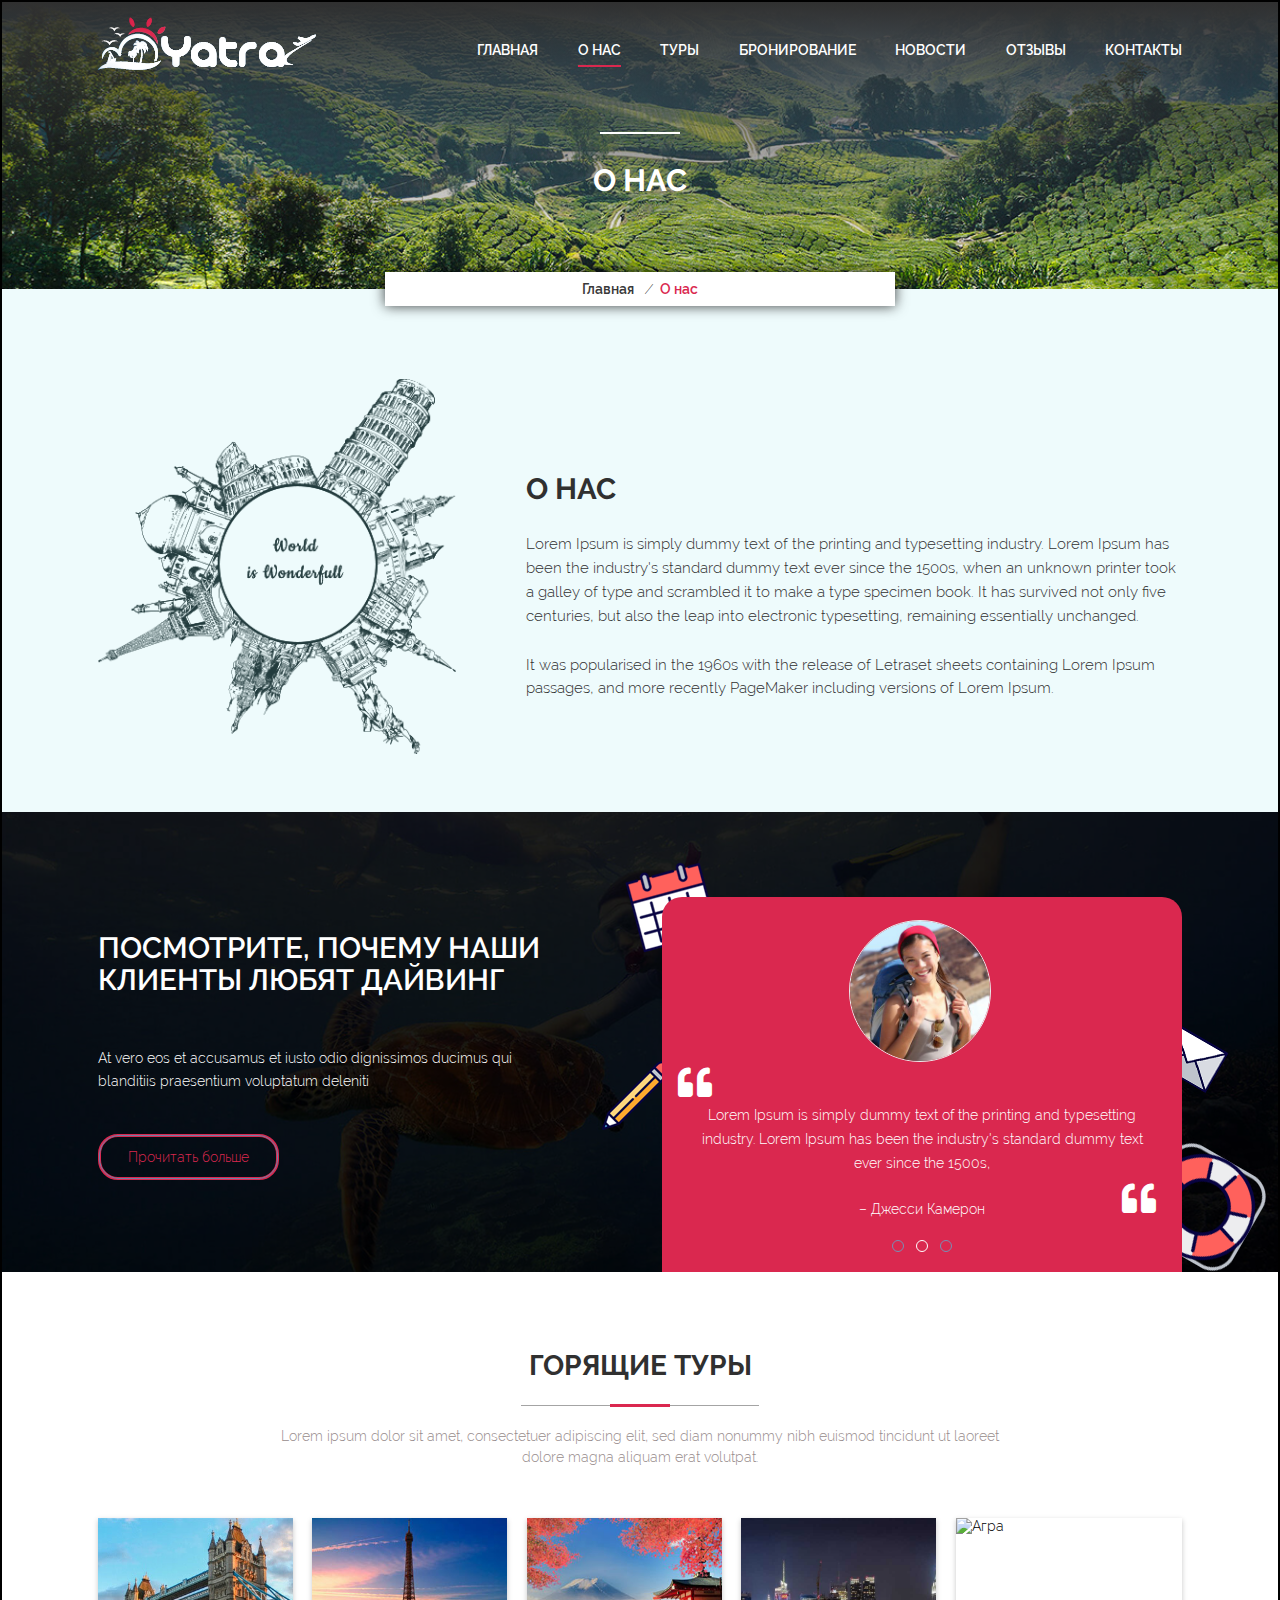
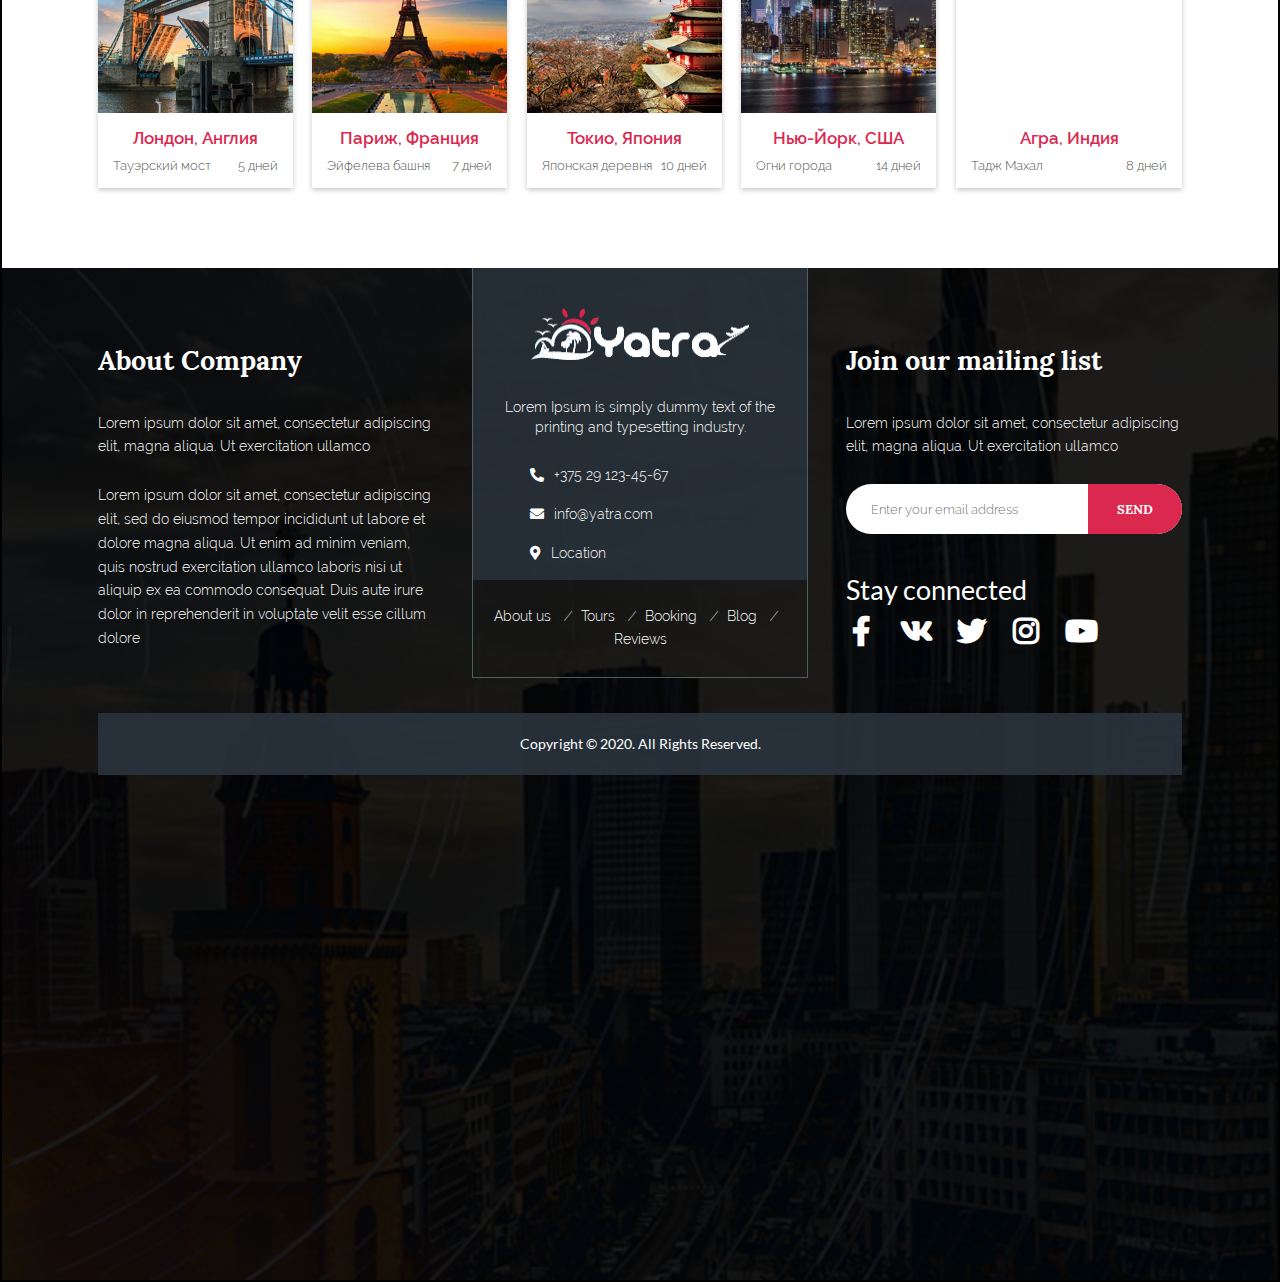
==== about.html @ a07b82e9 "Add files via upload" ====
<!DOCTYPE html>
<html lang="ru">
  <head>
    <title>О Yatra</title>

    <meta charset="UTF-8">

    <meta name="description" content="Travel with Yatra">
    <meta name="viewport" content="width=device-width,initial-scale-1">
    <meta name="format-detection" content="telephone=no">
    <meta name="format-detection" content="address=no">
    
    <link rel="preload" href="fonts/Raleway/Raleway-Regular.woff2" as="font">
    <link rel="preload" href="fonts/Raleway/Raleway-Italic.woff2" as="font">
    <link rel="preload" href="fonts/Raleway/Raleway-Bold.woff2" as="font">
    <link rel="preload" href="fonts/Raleway/Raleway-BoldItalic.woff2" as="font">
    <link rel="stylesheet" href="css/style.min.css" type="text/css">
    <link rel="stylesheet" href="fonts/FontAwesome/css/all.min.css" type="text/css">
  </head>
  <body class="page-inside">
    <header class="header inside__header about__header">
      <div class="header__wrapper section__wrapper">
        <nav class="main-nav">
          <div class="main__logo">
            <a class="main__link" href="index.html" title="Лого">
              <img src="img/logo-yatra.png" alt="Лого" width="218" height="53">
            </a>
          </div>

          <ul class="main-nav__list">
            <li class="main-nav__item">
              <a class="main-nav__link" href="index.html" title="Главная">Главная</a>
            </li>
            <li class="main-nav__item current">
              <a class="main-nav__link" href="about.html" title="О нас">О нас</a>
            </li>
            <li class="main-nav__item">
              <a class="main-nav__link" href="tours.html" title="Туры">Туры</a>
            </li>
            <li class="main-nav__item">
              <a class="main-nav__link" href="booking.html" title="Бронирование">Бронирование</a>
            </li>
            <li class="main-nav__item">
              <a class="main-nav__link" href="news.html" title="Новости">Новости</a>
            </li>
            <li class="main-nav__item">
              <a class="main-nav__link" href="reviews.html" title="Отзывы">Отзывы</a>
            </li>
            <li class="main-nav__item">
              <a class="main-nav__link" href="contacts.html" title="Контакты">Контакты</a>
            </li>
          </ul>

          <button class="menu-open open">Открыть</button>
          <button class="menu-close close">Закрыть</button>
        </nav>

        <div class="crumbs__wrapper">
          <ul class="crumbs__list">
            <li class="crumbs__item">
              <a class="crumbs__link" href="index.html">Главная</a>
            </li>
            <li class="crumbs__item">
              <a class="crumbs__link current" href="about.html">О нас</a>
            </li>
          </ul>
        </div>
  
        <h1 class="header-inside__title">О нас</h1>
      </div>
      
    </header>

    <main class="container">

      <section class="info__about">
        <div class="info__wrapper section__wrapper">
          <div class="info__image">
            <img src="img/about-world.png" alt="world" width="374" height="392" title="Мир чудесен">
          </div>

          <div class="info__text--wrapper">
            <h3 class="info__text--title section__title">О нас</h3>
            <p class="info__text">Lorem Ipsum is simply dummy text of the printing and typesetting industry. Lorem Ipsum has been the industry's standard dummy text ever since the 1500s, when an unknown printer took a galley of type and scrambled it to make a type specimen book. It has survived not only five centuries, but also the leap into electronic typesetting, remaining essentially unchanged.</p>
            <p class="info__text">It was popularised in the 1960s with the release of Letraset sheets containing Lorem Ipsum passages, and more recently  PageMaker including versions of Lorem Ipsum.</p>
          </div>
        </div>
      </section>

      <section class="about-tour">
        <div class="about-tour__wrapper section__wrapper">
          <div class="about-tour__promo">
            <h2 class="promo-tour__title">Посмотрите, почему наши клиенты любят дайвинг</h2>
            <p class="about-tour__text">At vero eos et accusamus et iusto odio dignissimos ducimus qui blanditiis praesentium voluptatum deleniti</p>
            <p class="about-tour__button"><a class="about-tour__link" href="#" title="Прочитать больше">Прочитать больше</a></p>
          </div>

          <div class="about-tour__review">
            <ul class="about-tour__review--list">
              <li class="about-tour__review--item">
                <input type="radio" id="promo-review1" class="review-item__input" value="diving-user1" name="promo">
                <label for="promo-review1" class="review-item__label"></label>
                <div class="review-item__user">
                  <p class="review-item__user--image">
                    <img src="img/about-diving-userJJ.jpg" alt="Клиент" width="142" height="142" title="Джордани">
                  </p>

                  <div class="review-item__user--text">
                    <p class="review-item__user--quote">Lorem Ipsum is simply dummy text of the printing and typesetting industry. Lorem Ipsum has been the industry's standard dummy text ever since the 1500s, 
                    </p>
                    <p class="review-item__user--name">&ndash; Джованни Йованович</p>
                  </div>
                </div>
              </li>

              <li class="about-tour__review--item">
                <input checked="" type="radio" id="promo-review2" class="review-item__input" value="diving-user2" name="promo">
                <label for="promo-review2" class="review-item__label"></label>
                <div class="review-item__user">
                  <p class="review-item__user--image">
                    <img src="img/about-diving-userJC.jpg" alt="Клиент" width="142" height="142" title="Джордани">
                  </p>

                  <div class="review-item__user--text">
                    <p class="review-item__user--quote">Lorem Ipsum is simply dummy text of the printing and typesetting industry. Lorem Ipsum has been the industry's standard dummy text ever since the 1500s, 
                    </p>
                    <p class="review-item__user--name">&ndash; Джесси Камерон</p>
                  </div>
                </div>
              </li>

              <li class="about-tour__review--item">
                <input type="radio" id="promo-review3" class="review-item__input" value="diving-user3" name="promo">
                <label for="promo-review3" class="review-item__label"></label>
                <div class="review-item__user">
                  <p class="review-item__user--image">
                    <img src="img/about-diving-userJJ.jpg" alt="Клиент" width="142" height="142" title="Джордани">
                  </p>

                  <div class="review-item__user--text">
                    <p class="review-item__user--quote">Lorem Ipsum is simply dummy text of the printing and typesetting industry. Lorem Ipsum has been the industry's standard dummy text ever since the 1500s, 
                    </p>
                    <p class="review-item__user--name">&ndash; Василий Вакуленко</p>
                  </div>
                </div>
              </li>
            </ul>

          </div>
        </div>
      </section>

      <section class="hot">
        <div class="hot__wrapper section__wrapper">
          <div class="hot__title--wrapper">
            <h2 class="hot__title section__title">Горящие туры</h2>
            <p class="line"><span class="line-inside"></span></p>
            <p class="hot__text section__text">Lorem ipsum dolor sit amet, consectetuer adipiscing elit, sed diam nonummy nibh euismod tincidunt ut laoreet dolore magna aliquam erat volutpat.</p>
          </div>

          <div class="hot__list--wrapper">
            <ul class="hot__list">
              <li class="hot__item">
                <a href="#" class="hot__link">
                  <span class="hot__image--wrapper">
                    <img class="hot__image" src="img/tour-london-bridge1.jpg" alt="Лондон" width="246" height="212" title="Лондон">
                  </span>
                  <span class="hot__image--text">
                    <span class="hot__image--title">Лондон, Англия</span>
                    <span class="hot__image--name">Тауэрский мост</span>
                    <span class="hot__image--days">5 дней</span>
                  </span>
                </a>
              </li>

              <li class="hot__item">
                <a href="#" class="hot__link">
                  <span class="hot__image--wrapper">
                    <img class="hot__image" src="img/tour-paris1.jpg" alt="Париж" width="285" height="214" title="Париж">
                  </span>
                  <span class="hot__image--text">
                    <span class="hot__image--title">Париж, Франция</span>
                    <span class="hot__image--name">Эйфелева башня</span>
                    <span class="hot__image--days">7 дней</span>
                  </span>
                </a>
              </li>
              
              <li class="hot__item">
                <a href="#" class="hot__link">
                  <span class="hot__image--wrapper">
                    <img class="hot__image" src="img/tour-tokio.jpg" alt="Токио" width="360" height="270" title="Токио">
                  </span>
                  <span class="hot__image--text">
                    <span class="hot__image--title">Токио, Япония</span>
                    <span class="hot__image--name">Японская деревня</span>
                    <span class="hot__image--days">10 дней</span>
                  </span>
                </a>
              </li>
              
              <li class="hot__item">
                <a href="#" class="hot__link">
                  <span class="hot__image--wrapper">
                    <img class="hot__image" src="img/tour-NYC-big.jpg" alt="Нью-Йорк" width="246" height="212" title="Нью-Йорк">
                  </span>
                  <span class="hot__image--text">
                    <span class="hot__image--title">Нью-Йорк, США</span>
                    <span class="hot__image--name">Огни города</span>
                    <span class="hot__image--days">14 дней</span>
                  </span>
                </a>
              </li>
              
              <li class="hot__item">
                <a href="#" class="hot__link">
                  <span class="hot__image--wrapper">
                    <img class="hot__image" src="img/tour-agraba-big.jpg" alt="Агра" width="246" height="212" title="Агра">
                  </span>
                  <span class="hot__image--text">
                    <span class="hot__image--title">Агра, Индия</span>
                    <span class="hot__image--name">Тадж Махал</span>
                    <span class="hot__image--days">8 дней</span>
                  </span>
                </a>
              </li>
            </ul>
          </div>
        </div>
      </section>

      
    </main>
    
    <footer class="footer">
      <div class="footer__wrapper section__wrapper">

        <div class="footer__about footer__item">
          <h3 class="footer__about--title footer__title lora-font">About Company</h3>

          <p class="footer__about--text">Lorem ipsum dolor sit amet, consectetur adipiscing elit, magna aliqua. Ut exercitation ullamco</p>
          <p class="footer__about--text">Lorem ipsum dolor sit amet, consectetur adipiscing elit, sed do eiusmod tempor incididunt ut labore et dolore magna aliqua. Ut enim ad minim veniam, quis nostrud exercitation ullamco laboris nisi ut aliquip ex ea commodo consequat. Duis aute irure dolor in reprehenderit in voluptate velit esse cillum dolore </p>
        </div>

        <div class="footer__contacts footer__item">
          <div class="footer__contacts--wrapper">
            <div class="footer__contacts--data">
              <p class="footer__contacts--logo">
                <a class="footer__contacts--link" href="index.html" title="Лого">
                  <img src="img/logo-yatra.png" alt="Лого" width="218" height="53">
                </a>
              </p>

              <p class="footer__contacts--text">Lorem Ipsum is simply dummy text of the printing and typesetting industry.</p>

              <ul class="footer__contacts--list">
                <li class="footer__contacts--item phone">+375 29 123-45-67</li>
                <li class="footer__contacts--item mail"><a href="mailto:info@yatra.com">info@yatra.com</a></li>
                <li class="footer__contacts--item map">Location</li>
              </ul>
            </div>

            <ul class="footer__serv--list">
              <li class="footer__serv--item">
                <a class="footer__serv--link" href="about.html" title="About us">About us</a>
              </li>
              <li class="footer__serv--item">
                <a class="footer__serv--link" href="tours.html" title="Tours">Tours</a>
              </li>
              <li class="footer__serv--item">
                <a class="footer__serv--link" href="booking.html" title="Booking">Booking</a>
              </li>
              <li class="footer__serv--item">
                <a class="footer__serv--link" href="blog.html" title="Blog">Blog</a>
              </li>
              <li class="footer__serv--item">
                <a class="footer__serv--link" href="reviews.html" title="Reviews">Reviews</a>
              </li>
            </ul>
          </div>
        </div>
  
        <div class="footer__about footer__email footer__item">
          <h3 class="footer__about--title footer__title lora-font">Join our mailing list</h3>
          <p class="footer__about--text">Lorem ipsum dolor sit amet, consectetur adipiscing elit, magna aliqua. Ut exercitation ullamco</p>

          <form class="footer__about--email" action="join-mail.php">
            <div class="form__about--wrapper">
              <input id="email" class="email__addres" type="text" name="email" placeholder="Enter your email address">
              <input class="email__button lora-font" type="submit" value="Send"> 
            </div>
          </form>

          <div class="footer__about--social social__list--wrapper">
            <h4 class="social__list--title lato-font">Stay connected</h4>
            <ul class="social__list">
              <li class="social__item">
                <a class="social__item--link facebook" href="https://facebook.com" target="_blank" rel="noopener" title="facebook"></a>
              </li>              
              <li class="social__item">
                <a class="social__item--link vkontakte" href="https://vk.com" target="_blank" rel="noopener" title="vkontakte"></a>
              </li>
              <li class="social__item">
                <a class="social__item--link twitter" href="https://twitter.com" target="_blank" rel="noopener" title="twitter"></a>
              </li>
              <li class="social__item">
                <a class="social__item--link instagram" href="https://instagram.com" target="_blank" rel="noopener" title="instagram"></a>
              </li>
              <li class="social__item">
                <a class="social__item--link youtube" href="https://youtube.com" target="_blank" rel="noopener" title="youtube"></a>
              </li>
            </ul>
          </div>
        </div>

        <p class="footer__copyright lato-font">Copyright © 2020. All Rights Reserved.</p>

        <iframe class="footer__location" src="https://www.google.com/maps/embed?pb=!1m18!1m12!1m3!1d4700.475081906465!2d27.520918559561448!3d53.909754700863445!2m3!1f0!2f0!3f0!3m2!1i1024!2i768!4f13.1!3m3!1m2!1s0x46dbc55f35bf3dad%3A0xaabda25bdeeb761f!2z0YPQuy4g0KHQutGA0YvQs9Cw0L3QvtCy0LAgMTQsINCc0LjQvdGB0Lo!5e0!3m2!1sru!2sby!4v1583080882488!5m2!1sru!2sby" width="600" height="450" frameborder="0" style="border:0;" allowfullscreen=""></iframe>
      
      </div>
    </footer>
  </body>
</html>
---- css/style.min.css ----
@-webkit-keyframes menu{0%{height:0}to{height:271px;display:flex}}@keyframes menu{0%{height:0}to{height:271px;display:flex}}@media (min-width:1200px),(max-width:1400px){.info__about{background:url(../img/about-bg-blue.png) left top,#eefbfc}.info__wrapper{display:flex;justify-content:space-between;flex-flow:row nowrap;padding:90px 0 55px}.info__image{margin-right:70px;width:33%}.info__text--wrapper{flex-basis:280px;flex-grow:1;padding-top:95px;color:#303030}.info__text--wrapper .info__text--title{margin-bottom:30px;font-size:2.1rem;line-height:2.1rem;text-align:left;color:#303030}.info__text{margin-bottom:25px;font-size:1.1rem;line-height:1.7rem}.info__text:last-child{margin:0}}@media (max-width:1199px){.info__wrapper{padding:50px 0}.info__image{margin-right:25px;width:30%}.info__text--wrapper{padding-top:20px}.info__text,.info__text--wrapper .info__text--title{margin-bottom:15px;font-size:1.9rem;line-height:1.9rem}.info__text{font-size:1rem;line-height:1.5rem}}@media (max-width:767px){.info__wrapper{position:relative;padding:40px 0 20px;background:url(../img/about-world-op.png) center 30px no-repeat;background-size:auto calc(100% - 30px)}.info__image{display:none}.info__text--wrapper{padding-top:0}.info__text--wrapper .info__text--title{text-align:center}.info__text{margin-bottom:10px}}@media (min-width:1200px),(max-width:1400px){.hot{padding:80px 0;background-color:#fff}.hot__title{color:#da284f}.hot__list{display:flex;flex-flow:row nowrap;justify-content:space-between}.hot__item{flex-basis:195px;box-shadow:0 2px 5px 0 rgba(37,37,37,.25)}.hot__item:last-child{margin-right:0}.hot__link{display:block;width:100%;height:100%}.hot__link:hover{opacity:1}.hot__link:hover .hot__image{transform:scale(1.3)}.hot__link:active{opacity:.3}.hot__image--wrapper{width:100%;height:195px;display:flex;justify-content:center;overflow:hidden}.hot__image--wrapper .hot__image{display:inline-block;width:150%}.hot__image--text{display:flex;flex-wrap:wrap;justify-content:space-between;padding:15px}.hot__image--text:hover{opacity:.6}.hot__image--title{flex-basis:100%;margin-bottom:10px;font-size:1.2rem;font-weight:600;text-align:center;color:#da284f}.hot__image--days,.hot__image--name{font-size:.9rem;color:#555}}@media (max-width:1199px){.hot{padding:50px 0 30px}.hot__list{flex-wrap:wrap;justify-content:center}.hot__item{margin:0 10px 20px}}@media (max-width:767px){.hot{padding:20px 0 0}.hot__item{flex-basis:120px}.hot__image--wrapper{height:120px;border-radius:50%}.hot__image--text{padding:10px;flex-direction:column;justify-content:flex-start;align-items:center;text-align:center}.hot__image--title{min-height:2.4rem;font-size:1rem;line-height:1.2rem}.hot__image--days,.hot__image--name{font-size:.8rem}.hot__image--name{margin-bottom:5px}}@media (min-width:1200px),(max-width:1400px){.about-tour{position:relative;padding:85px 0 0;background-color:#000;background-size:cover}.about-tour::before{content:'';position:absolute;top:0;left:0;width:100%;height:100%;background:url(../img/about-diving1400.jpg) center top no-repeat;background-size:cover;z-index:10;opacity:.25}.about-tour__wrapper{position:relative;z-index:20;display:flex;flex-flow:row nowrap;justify-content:space-between}.about-tour__promo{padding:35px 0 70px;flex-basis:42%;color:#fff}.promo-tour__title{margin-bottom:50px;font-size:2.1rem;line-height:2.3rem;font-weight:600;text-transform:uppercase}.about-tour__text{margin-bottom:40px;line-height:1.7rem}.about-tour__button{width:175px}.about-tour__link{position:relative;display:flex;justify-content:center;align-items:center;width:175px;height:40px;color:#da284f;border:3px solid #da284f;border-radius:20px}.about-tour__link::before{content:'';position:absolute;left:-2px;top:-2px;width:calc(100% + 2px);height:calc(100% + 2px);border:1px solid #6d80a7;border-radius:20px}.about-tour__link:active{border-color:#fff;color:#fff;opacity:1}.about-tour__link:active::before{border-color:#da284f}.about-tour__review{position:relative;padding-bottom:20px;flex-basis:48%;color:#fff;border-top-left-radius:20px;border-top-right-radius:20px;background-color:#da284f}.about-tour__review::after,.about-tour__review::before{content:'';position:absolute;display:inline-block;z-index:-10}.about-tour__review::before{left:-60px;top:-35px;width:116px;height:268px;background:url(../img/about-diving-pic1.png) left top no-repeat;background-size:116px 268px}.about-tour__review::after{right:-85px;bottom:0;width:130px;height:250px;background:url(../img/about-diving-pic2.png) left top no-repeat;background-size:130px 250px}.review-item__user{display:none;padding-top:25px}.review-item__user--image{position:relative;left:-2px;top:-2px;margin:0 auto 40px;width:140px;height:140px;border:1px solid #ebebeb;border-radius:50%;overflow:hidden}.review-item__user--image img{width:145px;height:145px}.review-item__user--text{position:relative;text-align:center}.review-item__user--text::after,.review-item__user--text::before{position:absolute;display:block;font-family:'FontAwesome','FontAwesome 5 Free','FontAwesome 5 Free';font-size:34px;font-weight:900}.review-item__user--text::before{content:'\f10d';left:-10px;top:-40px}.review-item__user--text::after{content:'\f10d';right:0;bottom:0}.review-item__user--quote{margin-bottom:25px;line-height:1.7rem}.about-tour__review--list{display:flex;justify-content:space-between;margin:0 auto 35px;width:90%}.about-tour__review--list input{display:none}.review-item__label{position:absolute;bottom:20px;display:block;width:12px;height:12px;border:1px solid #788fb5;border-radius:50%;cursor:pointer}.review-item__label[for=promo-review1]{left:calc(50% - 30px)}.review-item__label[for=promo-review2]{left:calc(50% - 6px)}.review-item__label[for=promo-review3]{left:calc(50% + 18px)}.review-item__input:checked+.review-item__label{border-color:#fff}.review-item__input:checked+.review-item__label+.review-item__user{display:block}}@media (max-width:1199px){.about-tour{padding-top:50px}.about-tour__promo{padding:0;flex-basis:45%}.promo-tour__title{margin-bottom:30px;font-size:1.7rem;line-height:2rem}.about-tour__text{margin-bottom:20px;line-height:1.5rem}.about-tour__review{flex-basis:50%}.about-tour__review:after{right:-10%}.review-item__user--image{margin-bottom:20px}.review-item__user--text::after,.review-item__user--text::before{font-size:30px}.review-item__user--text::before{left:0;top:-35px}}@media (max-width:767px){.about-tour{padding-top:20px}.about-tour__wrapper{flex-wrap:wrap}.about-tour__promo,.about-tour__review{flex-basis:100%}.about-tour__review::after,.about-tour__review::before{display:none}.about-tour__promo{padding:0 0 25px;text-align:center}.promo-tour__title{margin-bottom:25px;font-size:1.5rem;line-height:1.8rem}.about-tour__button{margin:0 auto}}@media (min-width:1200px),(max-width:1400px){.join{background:url(../img/booking-bg-email.jpg) center top no-repeat,green;background-size:cover}.join__wrapper{padding:135px 0 145px}.join__wrapper .join__title{color:#fff}.join__wrapper .join__line{margin-bottom:40px;background-color:#fff}.join__form--wrapper{text-align:center}.join__button,.join__input{display:inline-block;height:50px;line-height:1.2rem;border:0}.join__input{padding:0 0 0 20px;width:450px;font-size:1rem;border-top-left-radius:3px;border-bottom-left-radius:3px;background:url(../img/mail-full.png) 97% center no-repeat,#fff}.join__input:active,.join__input:focus{background-image:none}.join__input::-webkit-input-placeholder{color:#727272}.join__input::-moz-placeholder{color:#727272}.join__input:-ms-input-placeholder,.join__input::-ms-input-placeholder{color:#727272}.join__input::placeholder{color:#727272}.join__button{margin-left:-5px;width:130px;font-size:1.2rem;font-weight:600;text-transform:uppercase;color:#fff;border-top-right-radius:3px;border-bottom-right-radius:3px;background-color:#da284f;cursor:pointer}.join__button:hover{background-color:#da4465}.join__button:active{background-color:#b32645}}@media (max-width:1199px){.join__wrapper{padding:50px 0}.join__input{width:350px}}@media (max-width:767px){.join__wrapper{padding:20px 0}.join__input{padding-left:10px;width:70%;font-size:.95rem;background-image:none}.join__button{width:25%;font-size:.9rem}}@media (min-width:1200px),(max-width:1400px){.partners{background-color:#fff}.partners__wrapper{padding:90px 0 70px}.partners__list{display:flex;flex-wrap:wrap}.partners__item{display:flex;justify-content:center;align-items:center;margin-right:2.5%;margin-bottom:20px;padding:20px;flex-basis:18%;min-height:80px;box-sizing:border-box;background-color:#f9f9f9}.partners__item:nth-child(5n){margin-right:0}.partners__image{max-width:100%;max-height:60px}.partners__link{display:block;width:100%}.partners__link:hover{opacity:1;transform:scale(1.2)}.partners__link:active{opacity:.6;transform:scale(.8)}}@media (max-width:1199px){.partners__wrapper{padding:50px 0}.partners__item{flex-basis:23.5%;margin-right:2%}.partners__item:nth-child(5n){flex-basis:23.5%;margin-right:2%}.partners__item:nth-child(4n){margin-right:0}}@media (max-width:767px){.partners__wrapper{padding:20px 0}.partners__item{flex-basis:32%}.partners__item:nth-child(4n),.partners__item:nth-child(5n){flex-basis:32%;margin-right:2%}.partners__item:nth-child(3n){margin-right:0}}body{margin:0 auto;color:#000;border-width:2px;border-style:solid;background-color:#add8e6}::-moz-selection{background-color:#da4465;color:#fff}::selection{background-color:#da4465;color:#fff}h1,h2,h3,h4,h5,h6,p,ul{margin:0;padding:0}ul{list-style:none}a{text-decoration:none;color:inherit}img{width:100%;height:auto;border-style:none}button,input,label,textarea{outline:0;box-sizing:border-box}textarea{resize:none}a:hover{opacity:.6}a:active{opacity:.3}.visuallyhidden{position:absolute;width:1px;height:1px;margin:-1px;border:0;padding:0;white-space:nowrap;-webkit-clip-path:inset(100%);clip-path:inset(100%);clip:rect(0 0 0 0);overflow:hidden}.button{width:100%;text-transform:uppercase;color:#fff;border:0;background-color:#da284f;cursor:pointer;outline:0}.button:hover{background-color:#da4465}.button:active{background-color:#b32645;color:rgba(255,255,255,.6)}.form-none{width:100%;height:100px}.hidden{display:none}@media (min-width:1200px),(max-width:1400px){body{max-width:1400px;border-color:#000}.section__wrapper{margin:0 auto;width:85%}}@media (max-width:1199px){body{max-width:1199px;border-color:#00f}.section__wrapper{width:90%}}@media (max-width:767px){body{min-width:320px;max-width:767px;border:2px solid #ff0}.section__wrapper{width:95%}}@media (min-width:1200px),(max-width:1400px){.contact-form{background:url(../img/contacts-bg-section.jpg) center top no-repeat,#b1b5aa;background-size:cover}.contact-form__wrapper{padding:80px 0 70px}.contact-form__title--wrapper,.contact__user-form--wrapper{width:48%}.contact-form__title--wrapper{margin-bottom:35px}.contact-form__title{margin-bottom:30px;font-size:2.1rem;font-weight:600;text-transform:uppercase;color:#fff}.contact-form__title--text{line-height:1.5rem;color:#f2e2e2}.contact__user-form--list{display:flex;flex-direction:column}.contact__user-form--item{margin-bottom:15px}.contact__user-form--item:nth-last-child(2){margin-bottom:35px}.contact__user-form--item:last-child{margin-bottom:0}.contact__user-form--item input[type=text],.contact__user-form--item textarea{padding:16px 20px 14px;width:100%;border:1px solid #da284f}.contact__user-form--item textarea{background-color:transparent}.contact__user-form--item input[type=text]::-webkit-input-placeholder,.contact__user-form--item textarea::-webkit-input-placeholder{color:#fff}.contact__user-form--item input[type=text]::-moz-placeholder,.contact__user-form--item textarea::-moz-placeholder{color:#fff}.contact__user-form--item input[type=text]:-ms-input-placeholder,.contact__user-form--item input[type=text]::-ms-input-placeholder,.contact__user-form--item textarea:-ms-input-placeholder,.contact__user-form--item textarea::-ms-input-placeholder{color:#fff}.contact__user-form--item input[type=text]::placeholder,.contact__user-form--item textarea::placeholder{color:#fff}.contact__user-form--item input[type=text]{color:#fff;background-color:transparent}.contact__user-form--item .contact-text{height:100px}.contact__user-form--item input[type=submit]{width:190px;height:45px;background-color:#da284f;color:#fff;text-transform:uppercase;border:0;border-radius:3px;cursor:pointer}.contact__user-form--item input[type=submit]:hover{opacity:.6}.contact__user-form--item input[type=submit]:active{font-weight:700;color:#da284f;background-color:#fff;opacity:1}}@media (max-width:1199px){.contact-form__wrapper{padding:50px 0}.contact-form__title--wrapper{margin-bottom:30px}.contact-form__title{margin-bottom:15px;font-size:1.8rem}.contact__user-form--item :nth-last-child(2){margin-bottom:25px}}@media (max-width:767px){.contact-form__wrapper{padding:30px 0}.contact-form__title--wrapper,.contact__user-form--wrapper{margin-left:auto;margin-right:auto;width:80%}.contact__user-form--item:nth-last-child(2){margin-bottom:20px}.contact__user-form--item input[type=text],.contact__user-form--item textarea{padding:15px 10px}}@media (min-width:1200px),(max-width:1400px){.contacts{background-color:#fff}.contacts__wrapper{padding:90px 0 80px}.contacts__list{display:flex;justify-content:space-between}.contacts__item{flex-basis:32%;margin-right:2%;padding:5px;border:1px solid #c5bcbc;box-sizing:border-box}.contacts__item:last-child{margin-right:0}.contacts__item--wrapper{border:1px dashed #c5bcc5;height:100%}.contacts__logo{margin:-10px auto 25px;width:115px;height:62px;font-size:24px;text-align:center;line-height:62px;color:#fff;border-bottom-left-radius:20px;border-bottom-right-radius:20px;background-color:#da284f}.contacts__title,.contacts__value{margin-bottom:25px;text-transform:uppercase;text-align:center}.contacts__title{font-size:1.4rem;font-weight:600;color:#da284f}.contacts__value{line-height:1.5rem;color:#737373}}@media (max-width:1199px){.contacts__wrapper{padding:50px 0}.contacts__value{padding:0 20px}.contacts__logo,.contacts__title,.contacts__value{margin-bottom:15px}}@media (max-width:767px){.contacts__wrapper{padding:40px 0 20px}.contacts__list{flex-wrap:wrap;margin:0 auto;width:60%}.contacts__item{flex-basis:100%;margin-right:0;margin-bottom:20px}}@media (min-width:1200px),(max-width:1400px){.guides{background-color:#fff}.guides__wrapper{padding:70px 0 90px}.guides__list{display:flex;justify-content:space-between}.guides__item{width:32%;border-radius:20px}.guides__image--wrapper{overflow:hidden;border-radius:20px;height:250px;display:flex;justify-content:center}.guides__image--wrapper .guides__image{height:120%;width:auto}.guides__info--wrapper{position:relative;margin-top:-10px;padding-bottom:10px;background-color:rgba(32,74,231,.5);border-radius:20px}.guides__info{margin-top:-10px;padding:20px;color:#fff;background-color:#da284f;border-radius:20px}.guides__name{margin-bottom:10px;font-size:1.2rem;font-weight:600}.guides__pos{margin-bottom:15px;font-size:.8rem}.guides__contacts{z-index:200}.guides__contacts--button,.guides__contacts--info{position:absolute;bottom:-13px;background-color:#fff;box-shadow:0 0 23px 0 rgba(0,0,0,.25)}.guides__contacts--button{left:30px;width:48px;height:48px;font-size:0;border:0;border-radius:50%;cursor:pointer;z-index:20}.guides__contacts--button::before{content:'';position:absolute;left:calc(50% - 8px);top:calc(50% - 6px);width:10px;height:10px;border-top:3px solid #da284f;border-right:3px solid #da284f;transform:rotate(45deg)}.guides__contacts--button:hover{background-color:#e4e4e4}.guides__contacts--button:active{background-color:#da284f;border:2px solid #fff}.guides__contacts--button:active::before{border-color:#fff}.guides__contacts--info{display:none;align-items:center;flex-wrap:wrap;left:10px;padding:4px 20px;width:200px;height:40px;font-size:1rem;color:#000;border-radius:10px;z-index:10}}@media (max-width:1199px){.guides__wrapper{padding:50px 0}.guides__image--wrapper{height:200px}.guides__info{padding:10px 10px 20px}.guides__name{font-size:1rem}.guides__contacts--info{left:0;width:calc(85% - 40px);font-size:.9rem}}@media (max-width:767px){.guides__wrapper{padding:30px 0}.guides__list{margin:0 auto;min-width:280px;max-width:300px;flex-wrap:wrap}.guides__item{border:1px dashed red;flex-basis:100%;margin-bottom:40px;box-sizing:border-box}.guides__item:last-child{margin-bottom:10px}}@media (min-width:1200px),(max-width:1400px){.crumbs__wrapper{position:absolute;bottom:-17px;left:calc(50% - 20%);margin:0 auto;width:40%;height:34px;background:#fff;z-index:200;box-shadow:0 0 13px 0 rgba(0,0,0,.75)}.crumbs__list{display:flex;justify-content:center;align-items:center;height:100%}.crumbs__item::after{content:'\2044';margin:0 10px}.crumbs__item:last-child::after{display:none}.crumbs__link{font-weight:600;color:#393939}.crumbs__link.current{color:#da284f}}@media (max-width:767px){.crumbs__wrapper{left:calc(50% - 30%);width:60%;min-height:30px;display:block}}@font-face{font-family:"Raleway";font-weight:400;font-style:normal;font-display:swap;src:url(../fonts/Raleway/Raleway-Regular.woff) format("woff"),url(../fonts/Raleway/Raleway-Regular.woff2) format("woff2")}@font-face{font-family:"Raleway";font-weight:400;font-style:italic;font-display:swap;src:url(../fonts/Raleway/Raleway-Italic.woff) format("woff"),url(../fonts/Raleway/Raleway-Italic.woff2) format("woff2")}@font-face{font-family:"Raleway";font-weight:lighter;font-style:normal;font-display:swap;src:url(../fonts/Raleway/Raleway-Light.woff) format("woff"),url(../fonts/Raleway/Raleway-Light.woff2) format("woff2")}@font-face{font-family:"Raleway";font-weight:lighter;font-style:italic;font-display:swap;src:url(../fonts/Raleway/Raleway-LightItalic.woff) format("woff"),url(../fonts/Raleway/Raleway-LightItalic.woff2) format("woff2")}@font-face{font-family:"Raleway";font-weight:700;font-style:normal;font-display:swap;src:url(../fonts/Raleway/Raleway-Bold.woff) format("woff"),url(../fonts/Raleway/Raleway-Bold.woff2) format("woff2")}@font-face{font-family:"Raleway";font-weight:400;font-style:italic;font-display:swap;src:url(../fonts/Raleway/Raleway-BoldItalic.woff) format("woff"),url(../fonts/Raleway/Raleway-BoldItalic.woff2) format("woff2")}@font-face{font-family:"Raleway";font-weight:200;font-style:normal;font-display:swap;src:url(../fonts/Raleway/Raleway-ExtraLight.woff) format("woff"),url(../fonts/Raleway/Raleway-ExtraLight.woff2) format("woff2")}@font-face{font-family:"Raleway";font-weight:200;font-style:italic;font-display:swap;src:url(../fonts/Raleway/Raleway-ExtraLightItalic.woff) format("woff"),url(../fonts/Raleway/Raleway-ExtraLightItalic.woff2) format("woff2")}@font-face{font-family:"Raleway";font-weight:600;font-style:normal;font-display:swap;src:url(../fonts/Raleway/Raleway-SemiBold.woff) format("woff"),url(../fonts/Raleway/Raleway-SemiBold.woff2) format("woff2")}@font-face{font-family:"Raleway";font-weight:600;font-style:italic;font-display:swap;src:url(../fonts/Raleway/Raleway-SemiBoldItalic.woff) format("woff"),url(../fonts/Raleway/Raleway-SemiBoldItalic.woff2) format("woff2")}@font-face{font-family:"Lora";font-weight:700;font-style:normal;font-display:swap;src:url(../fonts/Lora/Lora-Bold.woff) format("woff"),url(../fonts/Lora/Lora-Bold.woff2) format("woff2")}@font-face{font-family:"Lora";font-weight:700;font-style:italic;font-display:swap;src:url(../fonts/Lora/Lora-BoldItalic.woff) format("woff"),url(../fonts/Lora/Lora-BoldItalic.woff2) format("woff2")}@font-face{font-family:"Lato";font-weight:400;font-style:normal;font-display:swap;src:url(../fonts/Lato/Lato-Regular.woff) format("woff"),url(../fonts/Lato/Lato-Regular.woff2) format("woff2")}html{font-size:14px}input::-webkit-input-placeholder,textarea::-webkit-input-placeholder{font-family:'Raleway',Arial,Helvetica,sans-serif}input::-moz-placeholder,textarea::-moz-placeholder{font-family:'Raleway',Arial,Helvetica,sans-serif}input:-ms-input-placeholder,input::-ms-input-placeholder,textarea:-ms-input-placeholder,textarea::-ms-input-placeholder{font-family:'Raleway',Arial,Helvetica,sans-serif}body,input,input::placeholder,textarea,textarea::placeholder{font-family:'Raleway',Arial,Helvetica,sans-serif}.deals__price,.lora-font{font-family:'Lora',Arial,Helvetica,sans-serif}.lato-font{font-family:'Lato',Arial,Helvetica,sans-serif}@media (min-width:1200px),(max-width:1400px){.footer{position:relative;padding:0 0 55px;background-color:#000}.footer::before{content:'';position:absolute;top:0;left:0;width:100%;height:100%;background:url(../img/bg-index-footer1400.jpg) center top no-repeat;background-size:cover;opacity:.11}.footer__wrapper{display:flex;flex-flow:row wrap;justify-content:space-between;color:#fff}.footer__wrapper *{z-index:10}.footer__item{margin-bottom:35px;width:31%}.footer__about,.footer__social{padding-top:75px}.footer__about--title,.footer__social--title{padding:0;margin:0 0 35px;font-size:1.9rem}.footer__about--text,.footer__social--text{margin-bottom:25px;line-height:1.7rem}.footer__about--text:last-child,.footer__contacts--item:last-child,.footer__social--text:last-child{margin-bottom:0}.footer__contacts--wrapper{border:1px solid #4e5f64;border-top:none}.footer__contacts--data{padding:40px 0 20px;background-color:rgba(41,51,61,.82)}.footer__contacts--logo{margin:0 auto 35px;width:65%}.footer__contacts--text{margin-bottom:30px;padding:0 20px;line-height:1.4rem;text-align:center}.footer__contacts--list{margin:0 auto;width:220px}.footer__contacts--item{line-height:1rem;margin-bottom:25px;color:#fff}.footer__contacts--item::before{margin-right:10px;font-family:'FontAwesome','Font Awesome 5 Free','Font Awesome 5 Brands';display:inline-block;font-weight:900}.footer__contacts--item.phone::before{content:'\f879'}.footer__contacts--item.mail:hover::before{opacity:.6;cursor:pointer}.footer__contacts--item.mail::before{content:'\f0e0'}.footer__contacts--item.map{cursor:pointer}.footer__contacts--item.map:hover{opacity:.6}.footer__contacts--item.mail:active::before,.footer__contacts--item.map:active{opacity:.3}.footer__contacts--item.map::before{content:'\f3c5'}@-webkit-keyframes map{0%{top:-600px}35%{top:50px}50%{top:-50px}to{top:30px}}@keyframes map{0%{top:-600px}35%{top:50px}50%{top:-50px}to{top:30px}}.footer__location--wrapper{position:absolute;left:10%;top:30px;width:80%;height:300px;z-index:20}.footer__location--wrapper .footer__location{width:100%;height:100%}.location__on{display:block;-webkit-animation:map 2s ease-out 1;animation:map 2s ease-out 1}.location__off{display:none}.location__btn--off{position:absolute;right:-35px;top:-15px;width:30px;height:30px;font-size:0;border:2px solid #fff;border-radius:50%;cursor:pointer}.location__btn--off::before,.location__btn--off:after{content:'';position:absolute;left:12px;top:2px;width:2px;height:20px;background-color:#fff}.location__btn--off::before{transform:rotate(45deg)}.location__btn--off::after{transform:rotate(-45deg)}.location__btn--off:hover{opacity:.6}.location__btn--off:active{opacity:1;background-color:#fff;border-color:#da284f}.location__btn--off,.location__btn--off:active::after,.location__btn--off:active::before{background-color:#da284f}.footer__serv--list{display:flex;flex-flow:row wrap;justify-content:center;padding:25px 20px}.footer__serv--item{margin-right:12px;line-height:1.7rem}.footer__serv--item::after{content:'\2044';margin-left:12px}.footer__serv--item:last-child,.footer__serv--item:last-child::after{margin:0}.footer__serv--item:last-child::after{display:none}.form__about--wrapper{position:relative;margin-bottom:40px}.email__addres{display:block;padding:0 25px;width:100%;height:50px;font-size:.9rem;border:0;border-radius:25px}.email__button{position:absolute;top:0;right:0;width:28%;height:50px;border:0;border-top-right-radius:25px;border-bottom-right-radius:25px;background-color:#da284f;text-transform:uppercase;color:#fff;cursor:pointer}.email__button:hover{background-color:#da4465}.email__button:active{background-color:#b32645;color:rgba(255,255,255,.6)}.social__list--title{margin-bottom:10px;font-size:1.9rem;font-weight:400}.social__list{display:flex;flex-flow:row wrap}.social__item{margin-right:25px;margin-bottom:10px}.social__item:last-child{margin:0}.social__item--link{display:flex;justify-content:center;align-items:center;width:30px;height:30px}.social__item--link::before{font-family:'Font Awesome','Font Awesome 5 Free','Font Awesome 5 Brands';font-size:2.1rem;font-weight:900}.social__item--link:hover::before{transform:scale(1.3)}.social__item--link:active::before{transform:scale(.7)}.social__item--link.facebook::before{content:'\f39e'}.social__item--link.twitter::before{content:'\f099'}.social__item--link.instagram::before{content:'\f16d'}.social__item--link.youtube::before{content:'\f167'}.social__item--link.vkontakte::before{content:'\f189'}.footer__copyright{width:100%;line-height:62px;text-align:center;background-color:rgba(41,51,61,.92)}}@media (max-width:1199px){.footer{padding-bottom:20px}.footer__item{margin-bottom:20px}.footer__about,.footer__social{padding-top:50px}.footer__about--title,.footer__social--title{margin-bottom:20px;font-size:1.5rem}.footer__about--text,.footer__social--text{margin-bottom:15px;line-height:1.5rem}.footer__contacts--data{padding-top:20px}.footer__contacts--logo{margin-bottom:20px;width:220px}.footer__contacts--text{margin-bottom:20px;line-height:1.2rem}.footer__contacts--list{width:80%}.footer__contacts--item{margin-bottom:15px}.footer__serv--list{padding:10px 0}.footer__serv--item{line-height:1.5rem}.form__about--wrapper{margin-bottom:20px}.email__addres{padding:0 10px}.email__button{width:25%}.social__list--title{font-size:1.5rem}.social__list{margin-bottom:0}}@media (max-width:767px){.footer__wrapper{flex-direction:column}.footer__item{width:100%}.footer__about{display:none}.footer__contacts--wrapper{border:0}.footer__email{display:block;margin:0 auto;padding:0;width:85%}.social__list{justify-content:center;margin-bottom:20px}.social__list--title{text-align:center}}@media (min-width:1200px),(max-width:1400px){.header{position:relative;background:url(../img/bg-index-header1400.jpg) center top no-repeat,#add8e6;background-size:cover;padding-bottom:1px}.header::before{content:'';position:absolute;left:0;top:0;width:100%;height:260px;background-image:linear-gradient(to bottom,#303030,transparent)}.main-nav,.main-nav__list{display:flex;justify-content:space-between}.main-nav{position:relative;height:70px;margin-bottom:230px;z-index:10}.main-nav__list{width:65%}.main__logo{width:218px}.main__logo .main__link{display:inline-block;margin-top:15px;border-color:#000}.main__logo .main__link:hover{opacity:.6}.main__logo .main__link:active{opacity:.3}.main-nav__link{display:inline-block;margin-top:40px;font-weight:600;text-transform:uppercase;color:#fff;cursor:pointer}.main-nav__link:hover{color:#da284f}.main-nav__link:active{opacity:.8}.current .main-nav__link::after{content:'';display:block;margin-top:7px;width:100%;height:2px;background-color:#da284f}.intro{margin-bottom:200px}.intro__text{display:inline-block;margin-bottom:5px;padding:15px 20px 13px;font-size:1.4rem;font-weight:600;color:#fff;background-color:rgba(218,40,79,.85)}.intro__text:last-child{margin:0}.agency,.welcome{padding-bottom:10px}.welcome{padding-top:12px;font-size:2.5rem}.agency{padding-top:11px;font-size:3rem}.close,.open{display:none}}@media (max-width:1199px){.header{padding-bottom:1px}.header::before{height:150px}.main-nav{margin-bottom:100px;height:55px}.main__logo{width:200px;margin-right:10px}.current .main-nav__link::after,.main__logo .main__link{margin-top:5px}.main-nav__link{margin-top:20px;font-size:.9rem}.intro{margin-bottom:100px}}@media (max-width:767px){.header{padding-bottom:1px;background-position-y:bottom}.main-nav{flex-direction:column;height:auto;margin-bottom:20px}.main-nav__list{margin:0 auto;padding-top:5px;overflow:hidden;display:none;flex-direction:column;width:150px;height:266px;background-color:rgba(0,0,0,.5);border-radius:20px}.menu__open{display:flex;-webkit-animation:menu 1s 1 linear;animation:menu 1s 1 linear}.current .main-nav__link::after,.menu__close{display:none}.main-nav__item{margin:0}.main__logo{margin:0 auto 10px}.main-nav__link{margin:-2px 0 0;width:100%;line-height:40px;text-align:center}.intro{text-align:center;margin-bottom:20px}.intro__text{position:relative;font-size:1.2rem;text-align:center}.intro__text:last-child{display:none}.welcome{font-size:2rem}.agency{font-size:2.5rem;margin-bottom:40px}.close,.open{position:absolute;top:15px;right:10px;width:40px;height:30px;background-color:transparent;border:0;font-size:0;outline:0;cursor:pointer}.close:hover,.open:hover{opacity:.6}.close:active,.open:active{opacity:.3}.open{display:block;background-image:linear-gradient(to bottom,transparent 0,transparent 5px,#fff 5px,#fff 9px,transparent 9px,transparent 14px,#fff 14px,#fff 18px,transparent 18px,transparent 23px,#fff 23px,#fff 27px,transparent 27px)}.close{display:none}.close::after,.close::before{content:'';position:absolute;top:0;left:17px;display:block;width:4px;height:100%;background-color:#fff}.close::before{transform:rotate(45deg)}.close::after{transform:rotate(-45deg)}.btn-on{display:block}.btn-off{display:none}}@media (min-width:1200px),(max-width:1400px){.clients{padding:70px 0 80px;background-color:#fff}.clients__wrapper .popular__text{margin-bottom:85px}.happy-clients__list--wrapper{position:relative}.happy-clients__data,.happy-clients__list{display:flex}.happy-clients__list{flex-flow:row nowrap;justify-content:space-between}.clients-button{position:absolute;top:calc(50% - 7px);width:10px;height:10px;font-size:0;border-top:3px solid #000;border-left:3px solid #000;cursor:pointer}.clients-button:hover{border-color:gray}.clients-button:active{border-color:#000;border-width:4px}.clients-button.clients__back{left:-35px;transform:rotate(-45deg)}.clients-button.clients__back:active{left:-36px}.clients-button.clients__forward{right:-35px;transform:rotate(135deg)}.clients-button.clients__forward:active{right:-36px}.happy-clients__item{box-sizing:border-box;display:flex;justify-content:space-between;width:49%;min-height:300px;align-items:flex-start}.happy-clients__item:nth-child(2n){flex-direction:row-reverse}.happy-clients__item:nth-child(2n) .happy-clients__data{margin-left:20px;margin-right:0}.happy-clients__data{margin-right:20px;padding-top:50px;width:200px;flex-flow:column nowrap;justify-content:flex-end;flex-grow:1}.happy-clients__image{width:225px;height:300px;background-position:center bottom;background-repeat:no-repeat,repeat-x}.happy-clients__image.client-1{background-image:url(../img/client-1.png),linear-gradient(to top,#c4c4c4,#fff 70%);background-size:contain}.happy-clients__image.client-2{background-image:url(../img/client-2.png),linear-gradient(to top,#c4c4c4,#fff 70%);background-size:contain}.happy-clients__quote{margin-bottom:25px;width:45px;height:41px;background:url(../img/quote.png) center no-repeat;background-size:100%}.happy-clients__name{padding:0;margin:0 0 8px;font-size:1.3rem}.happy-clients__job{margin-bottom:17px;font-size:1.1rem}.happy-clients__text{font-size:1.1rem;line-height:1.7rem}}@media (max-width:1199px){.clients{padding:50px 0}.clients__wrapper .popular__text{margin-bottom:50px}.clients-button.clients__back{left:-25px}.clients-button.clients__back:active{left:-26px}.clients-button.clients__forward{right:-25px}.clients-button.clients__forward:active{right:-26px}.happy-clients__item{min-height:225px}.happy-clients__item:last-child .happy-clients__data{margin-left:10px}.happy-clients__data{margin-right:10px;padding-top:0;width:100px;flex-grow:1}.happy-clients__image{width:150px;height:225px}.happy-clients__job,.happy-clients__name,.happy-clients__quote{margin-bottom:10px}.happy-clients__name{font-size:1.2rem}.happy-clients__job,.happy-clients__text{font-size:1rem;line-height:1.5rem}}@media (max-width:767px){.clients{padding:25px 0}.clients__wrapper .popular__text{margin-bottom:25px}.happy-clients__list{margin:0 auto;width:85%}.happy-clients__item{display:none}.clients__current{display:flex;flex-direction:row-reverse;width:100%;min-height:auto}.clients__current .happy-clients__data{margin-left:15px;margin-right:0}.happy-clients__image{width:150px;height:150px;border-radius:50%;border:2px solid #da284f}.happy-clients__quote{display:none}.clients-button.clients__back{left:5px}.clients-button.clients__back:active{left:4px}.clients-button.clients__forward{right:5px}.clients-button.clients__forward:active{right:4px}}@media (min-width:1200px),(max-width:1400px){.deals{padding:75px 0 85px;background:url(../img/bg-index-deals1400.jpg) center top no-repeat,#000;background-size:cover}.deals .deals__text,.deals .deals__title{color:#fff}.deals__list--wrapper{position:relative}.deals__list{display:flex;flex-flow:row nowrap;justify-content:space-between}.deals__item{position:relative;display:flex;flex-flow:column nowrap;padding:10px 10px 35px;width:calc(30% - 20px);background-color:#fff}.deals__item::after,.deals__item::before{content:'';position:absolute;background-color:#fff;z-index:-1}.deals__item::before{top:10px;left:0;width:50%;height:99%;transform:rotate(-3deg)}.deals__item::after{top:0;right:0;width:94%;height:50%;transform:rotate(3deg)}.deals__image,.deals__item,.deals__stars,.deals__tour--link,.deals__tour--text,.deals__tour--title,.stars__label{z-index:100}.deals__image{position:relative;overflow:hidden;margin-bottom:15px}.deals__image .deals__image--item{margin-left:-2.5%;width:105%;display:block}.deals__price{position:absolute;bottom:-52px;left:calc(50% - 51px);padding-top:20px;width:102px;height:82px;border-radius:50%;background-color:#da284f;font-size:1.3rem;text-align:center;font-weight:700;color:#fff}.deals__stars{margin:0 auto 25px;display:flex;flex-flow:row-reverse nowrap;justify-content:center}.deals__stars input{display:none}.stars__label{padding:0 2px;font-size:0;width:15px;height:15px;display:inline-block;cursor:pointer}.stars__label::before{content:'\f005';font-family:'Font Awesome 5 Free','Font Awesome 5 Brands';display:block;font-size:15px;color:#ffc63f}.stars__label:first-child{margin-right:0}input[type=radio]:checked+.stars__label,input[type=radio]:checked+.stars__label~.stars__label{font-weight:700}.deals__tour--title{margin-bottom:30px;font-size:1.5rem;line-height:1.6rem;text-align:center;color:#da284f}.deals__tour--text{margin-bottom:25px;font-size:1.1rem;line-height:1.5rem;text-align:center;color:#303030}.deals__tour--link{margin:auto auto 0;width:60%;align-content:flex-end}.deals__tour--link .tour-link{display:inline-block;width:100%;line-height:37px;font-size:1.1rem;text-align:center;color:#fff;background-color:#da284f}.deals__tour--link .tour-link:hover{background-color:#da4465}.deals__tour--link .tour-link:active{background-color:#b32645}.back,.forward{position:absolute;top:calc(50% - 25px);width:50px;height:50px;font-size:0;border-radius:50%;border:4px solid #fff;background-color:#005294;cursor:pointer;z-index:100}.back::after,.back::before,.forward::after,.forward::before{content:'';position:absolute}.back::before,.forward::before{top:calc(50% - 2px);left:calc(50% - 10px);width:20px;height:4px;background-color:#fff}.back:hover,.forward:hover{background-color:#012d52}.back:active,.forward:active{background-color:#fff;border-color:#013864}.back:active::before,.forward:active::before{background-color:#005294;border-color:#005294}.back{left:-25px}.back::after,.forward::after{top:calc(50% - 6px);border:6px solid transparent}.back::after{left:2px;border-right-color:#fff}.back:active::after{border-right-color:#005294}.forward{right:-25px}.forward::after{right:2px}.forward::after,.forward:hover::after{border-left-color:#fff}.forward:active::after{border-left-color:#005294}}@media (max-width:1199px){.deals{padding:50px 0}.deals__item{padding:5px 5px 20px;width:calc(30% - 10px)}.deals__item::before{top:7px;left:5px}.deals__item::after{right:0}.deals__price{bottom:-40px;left:calc(50% - 40px);width:80px;height:60px;font-size:1rem}.deals__stars{margin-bottom:15px}.deals__tour--title{margin:0 auto 20px;width:75%;font-size:1.2rem;line-height:1.3rem}.deals__tour--text{margin-bottom:20px;font-size:1rem;line-height:1.4rem}.back,.forward{top:calc(50% - 20px);width:40px;height:40px}.back{left:-20px}.back::after{left:-2px}.forward{right:-20px}.forward::after{right:-2px}}@media (max-width:767px){.deals{padding:25px 0}.deals__item{display:none;margin:0 auto;width:70%}.deals__item::after,.deals__item::before{display:none}.deals__item--current{display:flex}.deals__image,.deals__stars,.deals__tour--text,.deals__tour--title{margin-bottom:10px}.back{left:0}.forward{right:0}}@font-face{font-family:'FontAwesome';font-weight:400;font-style:normal;font-display:swap;src:url(../fonts/FontAwesome/webfonts/fa-regular-400.woff) format("woff"),url(../fonts/FontAwesome/webfonts/fa-regular-400.woff2) format("woff2")}@font-face{font-family:'FontAwesome';font-weight:700;font-style:normal;font-display:swap;src:url(../fonts/FontAwesome/webfonts/fa-solid-900.woff) format("woff"),url(../fonts/FontAwesome/webfonts/fa-solid-900.woff2) format("woff2")}@media (min-width:1200px),(max-width:1400px){.booking{position:relative;padding-bottom:60px;background-color:#fff}.booking__wrapper{position:relative;margin:0 auto;padding:0}.booking__list{position:relative;top:-35px;display:flex;justify-content:flex-start;margin-bottom:225px;width:100%}.booking__item{width:112px;height:35px;font-size:1.1rem}.booking__item:last-child,.formlist__title:last-child{margin-right:0}.booking__item:last-child label.booking__label{border-right:none}.booking__item input[type=radio]{display:none}.booking__item label.booking__label{position:relative;display:block;padding-left:35px;width:100%;height:35px;color:#fff;font-weight:700;line-height:35px;text-align:center;z-index:10;border-right:1px solid #fff;background-color:#da284f;cursor:pointer}.booking__item label.booking__label::before{position:absolute;bottom:0;left:15px;display:block;font-family:'FontAwesome','Font Awesome 5 Free','Font Awesome 5 Brands';font-size:19px;font-weight:900}.booking__item label.booking__label:hover{background-color:#da4465}.booking__item label.booking__label:active{background-color:#b32645;color:rgba(255,255,255,.6)}.booking__item input:checked+label.booking__label{background-color:#fff;color:#da284f}.flights::before{content:'\f072';transform:rotate(-45deg)}.hotels::before{content:'\f1ad'}.cars::before{content:'\f1b9'}.cruises::before{content:'\f21a'}.booking__form{display:none;position:absolute;top:35px;left:0;padding:40px 30px 45px;width:calc(100% - 60px);box-shadow:0 0 11px 1px rgba(77,77,77,.58)}.booking__item input:checked~.booking__form{display:block}.booking__formlist{display:flex;justify-content:space-between}.booking__formitem{margin-right:2%;width:100%}.formlist__title{display:block;margin-bottom:10px;font-size:1.1rem;line-height:1.1rem;font-weight:700;color:#515151}.flights__item--input{position:relative}.date,.flights__item--input{padding:10px 11px 7px;width:100%;height:36px;box-sizing:border-box;color:#000;border:1px solid #c5bcbc}.date::-webkit-input-placeholder,.flights__item--input::-webkit-input-placeholder{color:#988d8d}.date::-moz-placeholder,.flights__item--input::-moz-placeholder{color:#988d8d}.date:-ms-input-placeholder,.date::-ms-input-placeholder,.flights__item--input:-ms-input-placeholder,.flights__item--input::-ms-input-placeholder{color:#988d8d}.date::placeholder,.flights__item--input::placeholder{color:#988d8d}.date{display:flex;position:relative;background:url(../img/calendar.png) calc(100% - 8px) 7px no-repeat}.people-item{display:flex;justify-content:space-between}.adult,.child{width:44.5%}.booking__button--wrapper{display:flex;align-items:flex-end}.booking__button{padding:10px 0;height:36px}.section__title,.slogan{text-align:center}.section__title{margin-bottom:25px;font-size:2rem;line-height:2rem;text-transform:uppercase;color:#303030}.line{position:relative;margin:0 auto 20px;width:22%;height:1px;background-color:#a4a4a4}.line-inside{position:absolute;top:-1px;left:calc(50% - 30px);width:60px;height:3px;background-color:#da284f}.section__text{margin:0 auto 50px;width:70%;text-align:center;line-height:1.5rem;color:#978c8c}.benefits__list{display:flex;justify-content:space-between}.benefits__item{width:23%}.benefits__item--wrapper{display:flex;flex-flow:column nowrap;color:#464646}.benefits__item--image{position:relative;order:-1;text-align:center;margin-bottom:30px}.benefits__item--image::before{font-family:'FontAwesome','Font Awesome 5 Free','Font Awesome 5 Brand';display:block;font-weight:900;font-size:40px}.benefits__item--title{margin-bottom:25px;font-size:1.8rem;line-height:1.8rem;text-align:center}.benefits__item--text{line-height:1.5em;text-align:center;color:#978c8c}.amazin-travel::before{content:'\f072';transform:rotate(-45deg)}.discover::before{content:'\f069'}.book::before{content:'\f024'}.support::before{content:'\f086'}}@media (max-width:1199px){.booking{padding-bottom:40px}.booking__list{margin-bottom:330px}.booking__form{padding-bottom:20px}.booking__formlist{flex-flow:row wrap}.booking__formitem{margin-bottom:20px;width:47%}.booking__formitem:nth-child(2n){margin-right:0}.section__text{margin-bottom:30px}.benefits__item--image::before{font-size:35px}.benefits__item--title{margin-bottom:15px;font-size:1.5rem;line-height:1.5rem}.benefits__item--image{margin-bottom:20px}.benefits__item--text{font-size:.9rem}}@media (max-width:767px){.booking{padding-bottom:20px}.booking__list{margin-bottom:480px}.booking__item{width:25%}.booking__item:last-child{width:25%}.booking__item label.booking__label{padding-left:0;width:100%;font-size:1rem}.booking__item label.booking__label::before{display:none}.booking__form{padding-top:20px;padding-bottom:0}.booking__formlist{flex-direction:column}.booking__formitem{width:100%;margin-right:0}.formlist__title{margin-bottom:5px}.section__title{margin-bottom:20px}.line{margin-bottom:30px}.section__text{display:none}.benefits__list{flex-direction:column}.benefits__item{width:100%}.benefits__item--wrapper{flex-flow:row wrap}.benefits__item{margin-bottom:20px}.benefits__item:last-child{margin-bottom:0}.benefits__item--image{margin-bottom:5px;line-height:40px}.benefits__item--title{margin-bottom:5px}.benefits__item--image{width:15%;text-align:center}.benefits__item--image::before{font-size:30px}.benefits__item--title{width:83%;font-size:1.5rem;line-height:40px;text-align:left}.benefits__item--text{font-size:.9rem;text-align:left}}@media (min-width:1200px),(max-width:1400px){.popular{padding-bottom:75px;background:url(../img/bg-index-tours.jpg) center bottom no-repeat,#fff;background-size:101% auto}.clients__title,.popular__title{color:#da284f}.popular__list{display:flex;flex-flow:row nowrap;justify-content:space-between}.popular__item{width:31%;background-color:#fff}.popular__image{overflow:hidden}.popular__image img{display:block;width:110%}.popular__tour--title{display:flex;align-items:center;justify-content:center;position:relative;margin-top:-5px;margin-bottom:35px;height:70px;font-size:1.5rem;line-height:1.5rem;text-transform:uppercase;text-align:center;color:#fff;background-color:#da284f}.popular__tour--title::before{content:'';display:block;position:absolute;bottom:-30px;left:calc(50% - 15px);border:15px solid transparent;border-top-color:#da284f}.popular__tour--text{margin-bottom:25px;padding:0 15px;line-height:1.7rem;text-align:center}.popular__tour--more{margin:0 auto 35px;text-align:center;text-transform:uppercase;color:#da284f}.popular__tour--link{color:#da284f;font-weight:600}.popular__tour--link:hover{color:#da4465}.popular__tour--link:active{color:#b32645}}@media (max-width:1199px){.popular{padding-bottom:50px}.popular__tour--title{font-size:1.3rem;margin-bottom:20px}.popular__tour--text{margin-bottom:20px;line-height:1.5rem}.popular__tour--more{margin-bottom:20px}}@media (max-width:767px){.popular{padding:25px 0}.popular__list{flex-direction:row}.popular__tour--title{margin-bottom:15px;height:50px;font-size:.9rem;line-height:1.2rem}.popular__tour--title::before{bottom:-19px;left:calc(50% - 10px);border-width:10px}.popular__tour--link{font-size:.9rem}.popular__image,.popular__tour--text{display:none}.popular__tour--more{margin-bottom:15px}}@media (min-width:1200px),(max-width:1400px){.services{padding:95px 0 110px;background-color:#fff}.services__wrapper{display:flex;flex-flow:row nowrap;justify-content:space-between}.services__text{display:flex;flex-flow:column nowrap;width:48%}.services__text--wrapper{position:relative;padding-top:35px}.services__text--intro{position:absolute;top:0;left:0;font-size:1.1rem}.services__text--title{margin-bottom:25px;font-size:2.1rem}.services__text--info{margin-bottom:30px;line-height:1.7rem}.services__list{display:flex;flex-flow:row wrap;justify-content:space-between;margin-bottom:30px}.services__item{margin-bottom:20px;width:47%}.services__item:last-child,.services__item:nth-last-child(2){margin-bottom:0}.services__item--number span{display:inline-block;width:45px;height:45px;font-size:1.4rem;line-height:45px;font-weight:700;text-align:center;color:#fff;border-radius:50%;background-color:#da284f}.services__item--number{display:flex;align-items:center;margin-bottom:15px}.services__item--number::after{content:'';flex-grow:1;flex-shrink:0;margin-left:10px;width:20px;height:3px;background-color:#da284f}.services__item--title{margin-bottom:15px;font-size:1.2rem}.services__item--text{line-height:1.7rem}.services__more{margin-top:auto;width:190px;height:40px;border-radius:16px}.services__more--link{height:100%;display:flex;justify-content:center;align-items:center;border-radius:16px}.services__view{display:flex;justify-content:space-between;width:48%}.services__view--list{width:47%;display:flex;flex-flow:column wrap}.services__view--item{margin-bottom:30px}.services__view--item:last-child{margin-bottom:0}.services__view--image{width:100%;overflow:hidden}.services__view--image img{position:relative;display:block;width:110%}.services__view--list2{justify-content:flex-end}.services__view--list2 .services__view--item:first-child{margin-top:11%}}@media (max-width:1199px){.services{padding:50px 0}.services__text{width:75%}.services__view{flex-flow:column nowrap;justify-content:flex-start;width:22%}.services__view--list{width:100%}.services__view--list2{display:none}}@media (max-width:767px){.services{padding:20px 0}.services__text{width:100%}.services__text--wrapper{padding:0}.services__item--number::after,.services__text--intro{display:none}.services__text--title{margin-bottom:15px;font-size:1.7rem;line-height:2rem;text-align:center}.services__text--info{margin-bottom:15px;line-height:1.5rem}.services__list{margin-bottom:20px}.services__item{display:flex;flex-flow:row wrap;margin-bottom:10px;width:100%}.services__item:nth-last-child(2){margin-bottom:10px}.services__item--number span{width:40px;height:40px;line-height:40px}.services__item--number{margin-bottom:5px}.services__item--title{margin-left:10px;margin-bottom:5px;line-height:40px}.services__item--text{line-height:1.5rem}.services__more{margin:0 auto}.services__view{display:none}}@media (min-width:1200px),(max-width:1400px){.news{background-color:#fff}.news__wrapper{padding:90px 0 20px}.news__wrapper .line{background-color:#e792a5}.news__list{display:flex;flex-wrap:wrap}.news__item{margin-right:2%;margin-bottom:60px;flex-basis:32%;box-shadow:0 0 15px 0 rgba(0,0,0,.15)}.news__item:nth-child(3n){margin-right:0}.news__image--wrapper{margin:0 auto 25px;width:315px;height:370px;display:flex;justify-content:center;overflow:hidden}.news__image--wrapper .news__image{margin:0 auto;display:block;width:150%}.news__text--wrapper{padding:0 10px}.news__text--link{display:block}.news__text--link:hover{opacity:.6}.news__text--link:active{opacity:.3}.news__text--data{display:flex;flex-wrap:wrap;margin-bottom:20px;color:#343434}.news__text--data span{position:relative;margin-right:20px}.news__text--data span:last-child{margin-right:0}.news__text--data span:last-child::after{display:none}.news__text--data span::after{content:'';position:absolute;right:-10px;top:0;width:1px;height:100%;background-color:#343434}.news__text{margin-bottom:10px;font-size:1.2rem;font-weight:600;line-height:2.1rem;color:#000}}@media (max-width:1199px){.news__wrapper{padding-bottom:50px}.news__item{margin-bottom:30px}.news__image--wrapper{margin-bottom:20px;width:210px;height:260px}.news__text--data{margin-bottom:15px}.news__text{font-size:1.1rem;line-height:1.8rem}}@media (max-width:767px){.news__wrapper{padding:40px 0 0}.news__item{flex-basis:100%;margin-right:0;margin-bottom:20px}.news__image--wrapper{display:none}.news__text--wrapper{padding:10px}.news__text--data{margin-bottom:7px}.news__text{line-height:1.5rem;margin:0}}@media (min-width:1200px),(max-width:1400px){.page-inside .booking{padding:90px 0}.page-inside .booking__list{top:0}.page-inside input:checked+label.booking__label{position:relative;box-shadow:0 0 10px 1px rgba(77,77,77,.58)}.page-inside input:checked+label.booking__label::after{content:'';position:absolute;left:0;bottom:-20px;width:calc(100% + 1px);height:30px;background:#fff}.page-inside .flights__form::before{content:'';position:absolute;left:0;top:0;width:200px;height:20px;background-color:#fff;z-index:10}}@media (max-width:1199px){.page-inside .booking{padding:50px 0}}@media (max-width:767px){.page-inside .booking{padding-bottom:20px}}@media (min-width:1200px),(max-width:1400px){.page-inside .inside__header{background-position:center top;background-repeat:no-repeat;background-size:cover}.page-inside .about__header,.page-inside .tours__header{background-image:url(../img/bg-about-header1400.jpg)}.page-inside .booking__header{background-image:url(../img/booking-bg-header-desk2.jpg)}.page-inside .news__header{background-image:url(../img/bg-news-header.jpg)}.page-inside .reviews__header{background-image:url(../img/bg-reviews-header.jpg)}.page-inside .contacts__header{background-image:url(../img/bg-contacts-header.jpg)}.page-inside .main-nav{margin-bottom:90px}.header-inside__title{position:relative;margin-bottom:90px;font-size:2.2rem;text-align:center;text-transform:uppercase;color:#fff;z-index:200}.header-inside__title::before{content:'';position:absolute;left:calc(50% - 40px);top:-30px;width:80px;height:2px;background-color:#fff}}@media (max-width:1199px){.header-inside__title,.page-inside .main-nav{margin-bottom:70px}.header-inside__title::before{top:-20px}}@media (max-width:767px){.header-inside__title,.page-inside .main-nav{margin-bottom:40px}.header-inside__title::before{top:-10px}}@media (min-width:1200px),(max-width:1400px){.reviews{background-color:#fff}.reviews__wrapper{padding:90px 0 30px}.reviews__list{display:flex;flex-wrap:wrap}.reviews__item{flex-basis:32%;margin-right:2%;margin-bottom:60px}.reviews__item:nth-child(3n){margin-right:0}.reviews__text--wrapper{position:relative;padding:20px 25px;margin-bottom:22px;box-shadow:0 0 15px 0 rgba(0,0,0,.4)}.reviews__text--wrapper::after{content:'';position:absolute;right:30px;bottom:-10px;border-right:30px solid #fff;border-bottom:12px solid transparent}.reviews__text--title{margin-bottom:10px;font-size:.9rem;font-weight:700}.reviews__text--title span{font-size:1rem;text-transform:uppercase}.reviews__text{font-weight:500;line-height:1.7rem}.reviews__image--wrapper{margin-left:auto;margin-right:5px;width:75px;height:75px;overflow:hidden;display:flex;justify-content:center}.reviews__image--wrapper .reviews__image{width:105%;height:105%}.learnmore__item--wrapper{padding:35px 20px;color:#fff;background-color:#e33}.learnmore__title{margin-bottom:20px;font-size:2.1rem;line-height:2.5rem}.learnmore__text{margin-bottom:40px;line-height:1.7rem}.learnmore__link--wrapper{width:160px;height:40px}.learnmore__link--wrapper .learnmore__link{display:flex;justify-content:center;align-items:center;width:100%;height:40px;font-size:.9rem;font-weight:600;text-transform:uppercase;border:1px solid #fff}.learnmore__link--wrapper .learnmore__link:active{font-weight:600;color:#e33;background-color:#fff;opacity:1;box-shadow:inset 0 0 0 2px red}}@media (max-width:1199px){.reviews__wrapper{padding:50px 0}.reviews__item{margin-bottom:40px}.reviews__text--wrapper{padding:15px 10px;margin-bottom:20px}.reviews__text{line-height:1.5rem}.learnmore__item--wrapper{padding:25px 20px}.learnmore__title{font-size:1.8rem;line-height:2rem}.learnmore__text{margin-bottom:35px;line-height:1.5rem}}@media (max-width:767px){.reviews__wrapper{padding:40px 0 0}.reviews__list{margin:0 auto;width:80%}.reviews__item{flex-basis:100%;margin-right:0;margin-bottom:30px}.reviews__text--wrapper{margin-bottom:15px}.reviews__text--title{margin-bottom:7px}.reviews__image--wrapper{border-radius:50%}}@media (min-width:1200px),(max-width:1400px){.special{padding-bottom:85px;background-color:#fff}.special__title{margin-bottom:50px;font-size:2.1rem;text-transform:uppercase;color:#da284f;display:flex;align-items:center}.special__title::after{content:'';margin-left:30px;width:40px;height:2px;background-color:#da284f}.special__list{display:flex;justify-content:space-between}.special__item{position:relative;flex-basis:24%;overflow:hidden;z-index:1}.special__item .special__image{z-index:1}.special__item .special__image,.special__link{position:relative;display:block}.special__link::before{content:'';position:absolute;left:0;bottom:0;width:100%;height:50%;background-image:linear-gradient(to top,#da284f 15px,transparent);z-index:10}.special__link::after{position:absolute;left:0;bottom:15px;width:100%;font-size:1.4rem;font-weight:600;text-align:center;color:#fff;z-index:20}.special__link.hotel1::after{content:'Отель Эйсебио'}.special__link.hotel2::after{content:'Отель Пушкаш'}.special__link.hotel3::after{content:'Отель Кройф'}.special__link.hotel4::after{content:'Отель Барези'}}@media (max-width:1199px){.special{padding-bottom:50px}.special__title{margin-bottom:30px;font-size:2rem}.special__title::after{margin-left:20px}.special__link::after{bottom:10px;font-size:1.2rem}}@media (max-width:767px){.special{padding-bottom:20px}.special__title{margin-bottom:20px;font-size:1.9rem}.special__list{flex-wrap:wrap;justify-content:space-around}.special__item{flex-basis:45%;margin-bottom:20px}}@media (min-width:1200px),(max-width:1400px){.best{padding:90px 0;background-color:#fff}.best__wrapper{display:flex;justify-content:space-between;flex-wrap:nowrap}.best__item{flex-basis:32%}.best__title{margin-bottom:35px;font-size:1.7rem;color:#da284f}.best__text{margin-bottom:25px;line-height:1.7rem;color:#3c3b3b}.best__text:last-child{margin-bottom:0}.best__text--main{position:relative;margin-bottom:50px;font-size:1.1rem;font-weight:600;color:#4c4c4c}.best__text--main::after{content:'';position:absolute;left:0;bottom:-25px;width:65px;height:2px;background-color:#da284f}}@media (max-width:1199px){.best{padding:70px 0 50px}.best__title{margin-bottom:25px;font-size:1.5rem}.best__text{margin-bottom:20px;line-height:1.5rem}.best__text--main{margin-bottom:40px}.best__text--main::after{bottom:-20px}.best__image--wrapper{align-self:center}}@media (max-width:767px){.best{position:relative;padding:40px 0 0;background:url(../img/tours-world-opacity.png) center 25px no-repeat,#fff;background-size:contain}.best__wrapper{flex-wrap:wrap}.best__item{flex-basis:100%;margin-bottom:20px}.best__title{margin-bottom:15px;font-size:1.5rem}.best__text{margin-bottom:15px;line-height:1.4rem}.best__image--wrapper,.best__text::after{display:none}}@media (min-width:1200px),(max-width:1400px){.find{padding:90px 0;background-color:#fff}.find__wrapper{display:flex;justify-content:space-between}.find__form--wrapper{flex-basis:100px;flex-grow:1;margin-right:30px;padding:45px 25px 35px;background-color:#da284f}.find__form--list{margin-bottom:25px}.find__form--item{margin-bottom:20px}.find__form--title{margin-bottom:35px;font-size:1.5rem;text-transform:uppercase;text-align:center;color:#fff}.find__form--input,.find__form--label{display:block}.find__form--label{margin-bottom:10px;color:#fff}.find__form--input{padding:12px 9px;width:100%;color:#4b4b4b;border:0}.find__form--input::-webkit-input-placeholder{color:#4b4b4b}.find__form--input::-moz-placeholder{color:#4b4b4b}.find__form--input:-ms-input-placeholder,.find__form--input::-ms-input-placeholder{color:#4b4b4b}.find__form--input::placeholder{color:#4b4b4b}.find__form--button{position:relative;display:block;margin:0 auto;padding-left:70px;width:180px;height:40px;font-size:1.1rem;line-height:40px;font-weight:600;text-transform:uppercase;text-align:left;color:#fff;border:0;border-radius:20px;background-color:#2e2e2e;cursor:pointer}.find__form--button::before{content:'\f061';position:absolute;left:12px;top:6px;display:block;width:28px;height:28px;border-radius:50%;background-color:#fff;font-family:'FontAwesome','Font Awesome 5 Free','Font Awesome 5 Brands';font-size:16px;font-weight:900;text-align:center;line-height:28px;color:#da284f}.find__form--button:hover{opacity:.6}.find__form--button:active{opacity:1;background-color:#fff;color:#2e2e2e}.find__form--button:active::before{background-color:#da284f;color:#fff}.find__promo--wrapper{flex-basis:65%}.find__promo--list{display:flex;justify-content:space-between}.find__promo--item{flex-basis:47%}.promo__image--wrapper{width:100%}.promo__text--link{display:block;position:relative;margin:-40px auto 0;padding-top:25px;width:90%;background-color:#fff;box-shadow:0 0 5px 0 rgba(0,0,0,.18);z-index:10}.promo__text--link:hover{opacity:1;transform:scale(1.1) rotate(-3deg)}.promo__text--link:active{opacity:1;transform:scale(.8) rotate(3deg)}.promo__data,.promo__text,.promo__title{padding:0 15px}.promo__title{margin-bottom:20px;font-size:2.1rem;font-weight:600;text-transform:uppercase;color:#da284f}.promo__text{margin-bottom:20px;min-height:70px;font-size:1.1rem;line-height:1.7rem}.promo__data{display:flex;justify-content:space-between;flex-wrap:wrap;padding-top:10px;padding-bottom:25px;color:#b7b7b7;border-top:1px solid #b7b7b7}.promo__date,.promo__price,.promo__term{line-height:1.5rem}.promo__price{color:#53aa13;font-weight:600;margin-right:auto}.promo__term{margin-left:auto}}@media (max-width:1199px){.find{padding:50px 0}.find__form--wrapper{align-self:flex-start;margin-right:20px;padding:30px 20px}.find__form--list{margin-bottom:20px}.find__form--item{margin-bottom:15px}.find__form--title{margin-bottom:20px;font-size:1.3rem}.find__form--label{margin-bottom:5px}.find__form--input{padding:10px 7px}.find__form--button{font-size:1rem}.find__promo--wrapper{flex-basis:60%}.find__promo--item{flex-basis:49%}.promo__text--link{padding-top:15px}.promo__text,.promo__title{padding:0 10px}.promo__title{margin-bottom:10px;font-size:1.7rem}.promo__text{font-size:1rem;line-height:1.5rem}}@media (max-width:767px){.find{padding:20px 0}.find__wrapper{flex-wrap:wrap;padding-bottom:20px}.find__form--wrapper{flex-basis:80%;margin:0 auto}.find__promo--wrapper{flex-basis:80%}.find__form--wrapper{margin-bottom:20px;flex-grow:0;padding:20px;box-sizing:border-box}.find__promo--list{flex-wrap:wrap}.find__promo--item{margin:0 auto 20px;flex-basis:100%}.find__promo--item:last-child{margin-bottom:0}.find__promo--list,.find__promo--wrapper{margin:0 auto;padding:0}.promo__text--link:active,.promo__text--link:hover{opacity:1;transform:scale(1) rotate(0)}.promo__text--link:active{opacity:.9}.promo__text--link:active .promo__data,.promo__text--link:active .promo__text{color:#000}.promo__data{padding-bottom:15px}.promo__text{margin-bottom:105x;min-height:auto}}@media (min-width:1200px),(max-width:1400px){.whyus{padding:30px 0 55px;background:url(../img/tours-whyus-bg.jpg) center bottom no-repeat,#70deeb;background-size:cover}.whyus__wrapper{display:flex;flex-wrap:nowrap;justify-content:space-between}.whyus__text{flex-grow:1;padding-top:60px;flex-basis:200px;margin-right:70px}.whyus__title{margin-bottom:30px;font-size:2.1rem;text-transform:uppercase;color:#da284f;display:flex;align-items:center}.whyus__title::after{content:'';margin-left:25px;width:40px;height:2px;background-color:#fff}.whyus__title--text{margin-bottom:60px;font-weight:600;color:#fff}.whyus__item{position:relative;margin-bottom:40px;padding-left:80px}.whyus__item:last-child{margin-bottom:0}.whyus__item::before{content:'';position:absolute;left:0;top:5px;width:50px;height:50px;background:url(../img/tours-globus.png) center top no-repeat;background-size:50px 49px}.whyus__item--title{margin-bottom:20px;font-size:1.7rem;color:#da284f}.whyus__item--text{font-size:1.1rem;line-height:1.9rem}.whyus__tourist{position:relative;flex-basis:470px;height:624;z-index:20}.whyus__tourist::before{content:'';position:absolute;left:10px;top:40px;width:360px;height:420px;border:30px solid #fff;z-index:10}.whyus__image--wrapper{position:relative;width:100%;height:auto;z-index:30}}@media (max-width:1199px){.whyus{padding-bottom:45px}.whyus__text{padding-top:0;margin-right:30px;width:100px}.whyus__title{margin-bottom:20px;font-size:2rem}.whyus__title::after{margin-left:15px}.whyus__item,.whyus__title--text{margin-bottom:30px}.whyus__item{padding-left:65px}.whyus__item--title{font-size:1.5rem}.whyus__item--text{line-height:1.5rem}.whyus__tourist{flex-basis:300px;width:300px;height:454px}.whyus__tourist::before{border-width:20px;width:240px;height:270px}}@media (max-width:767px){.whyus{padding:20px 0;overflow:hidden}.whyus__wrapper{position:relative;flex-wrap:wrap}.whyus__text{position:relative;flex-basis:100%;margin:0;z-index:20}.whyus__title{margin-bottom:10px;font-size:1.9rem}.whyus__title--text{margin-bottom:20px}.whyus__item{margin-bottom:15px}.whyus__item--title{margin-bottom:10px}.whyus__tourist{position:absolute;top:-10px;right:0;flex-basis:250px;width:250px;height:404px;opacity:.4;z-index:10}.whyus__tourist::before{border-width:10px;width:210px;height:240px}}
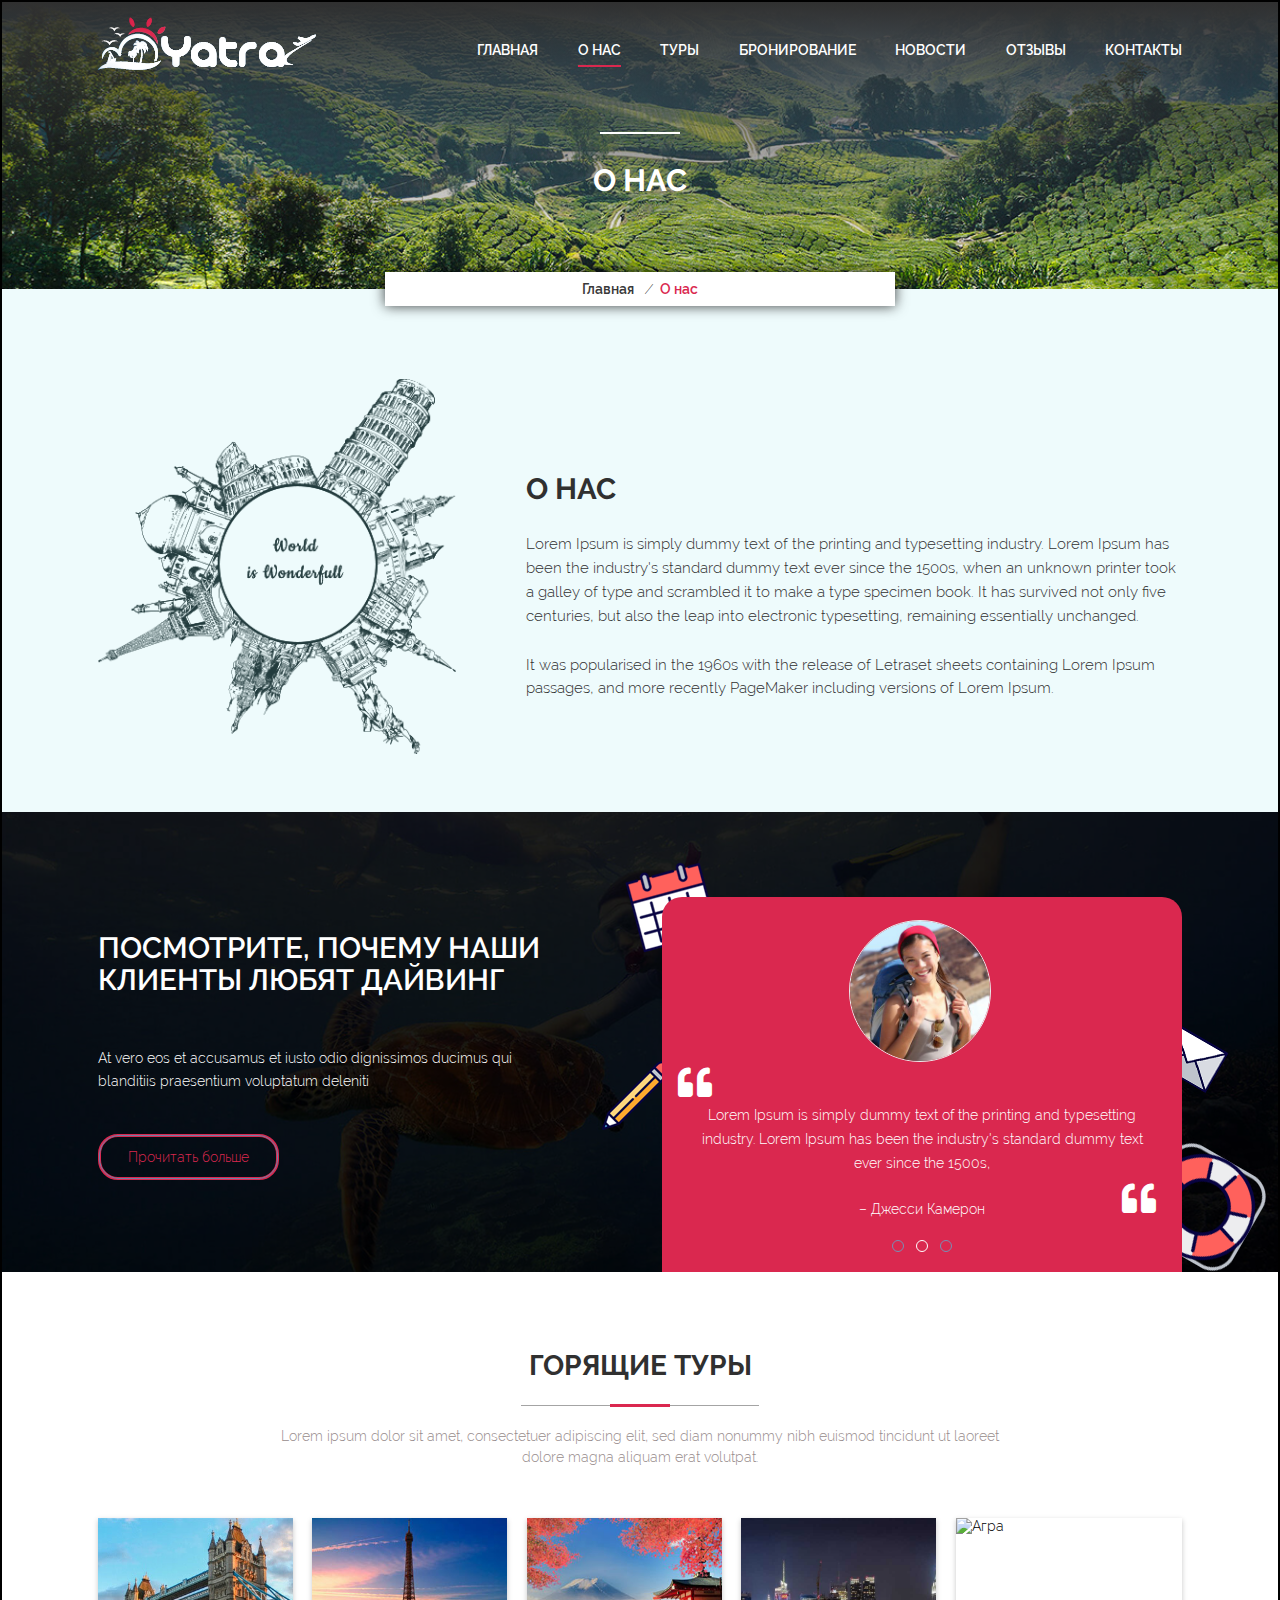
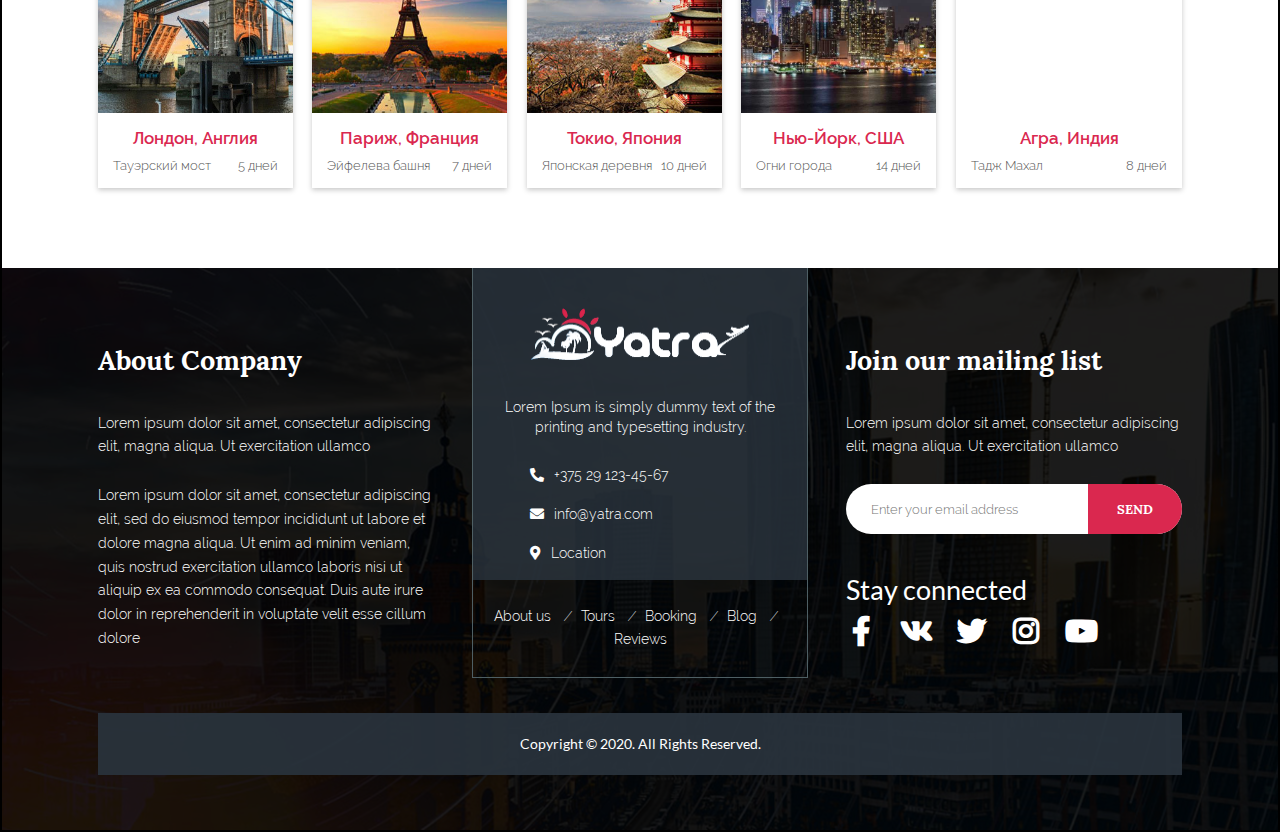
==== commit 3743f3de: "prefin" ====
--- a/about.html
+++ b/about.html
@@ -295,29 +295,33 @@
             <h4 class="social__list--title lato-font">Stay connected</h4>
             <ul class="social__list">
               <li class="social__item">
-                <a class="social__item--link facebook" href="https://facebook.com" target="_blank" rel="noopener" title="facebook"></a>
+                <a class="social__item--link facebook" href="https://facebook.com" target="_blank" rel="noopener" class="social__link" title="facebook"></a>
               </li>              
               <li class="social__item">
-                <a class="social__item--link vkontakte" href="https://vk.com" target="_blank" rel="noopener" title="vkontakte"></a>
-              </li>
-              <li class="social__item">
-                <a class="social__item--link twitter" href="https://twitter.com" target="_blank" rel="noopener" title="twitter"></a>
-              </li>
-              <li class="social__item">
-                <a class="social__item--link instagram" href="https://instagram.com" target="_blank" rel="noopener" title="instagram"></a>
-              </li>
-              <li class="social__item">
-                <a class="social__item--link youtube" href="https://youtube.com" target="_blank" rel="noopener" title="youtube"></a>
+                <a class="social__item--link vkontakte" href="https://vk.com"  target="_blank" rel="noopener" class="social__link" title="vkontakte"></a>
+              </li>
+              <li class="social__item">
+                <a class="social__item--link twitter" href="https://twitter.com" target="_blank" rel="noopener" class="social__link" title="twitter"></a>
+              </li>
+              <li class="social__item">
+                <a class="social__item--link instagram" href="https://instagram.com"  target="_blank" rel="noopener" class="social__link" title="instagram"></a>
+              </li>
+              <li class="social__item">
+                <a class="social__item--link youtube" href="https://youtube.com"  target="_blank" rel="noopener" class="social__link" title="youtube"></a>
               </li>
             </ul>
           </div>
         </div>
 
         <p class="footer__copyright lato-font">Copyright © 2020. All Rights Reserved.</p>
-
+      </div>
+
+      <div class="footer__location--wrapper location__off">
         <iframe class="footer__location" src="https://www.google.com/maps/embed?pb=!1m18!1m12!1m3!1d4700.475081906465!2d27.520918559561448!3d53.909754700863445!2m3!1f0!2f0!3f0!3m2!1i1024!2i768!4f13.1!3m3!1m2!1s0x46dbc55f35bf3dad%3A0xaabda25bdeeb761f!2z0YPQuy4g0KHQutGA0YvQs9Cw0L3QvtCy0LAgMTQsINCc0LjQvdGB0Lo!5e0!3m2!1sru!2sby!4v1583080882488!5m2!1sru!2sby" width="600" height="450" frameborder="0" style="border:0;" allowfullscreen=""></iframe>
-      
+        <button class="location__btn--off">Закрыть карту</button>
       </div>
     </footer>
+    <script src="js/menu.js"></script>
+    <script src="js/map.js"></script>
   </body>
 </html>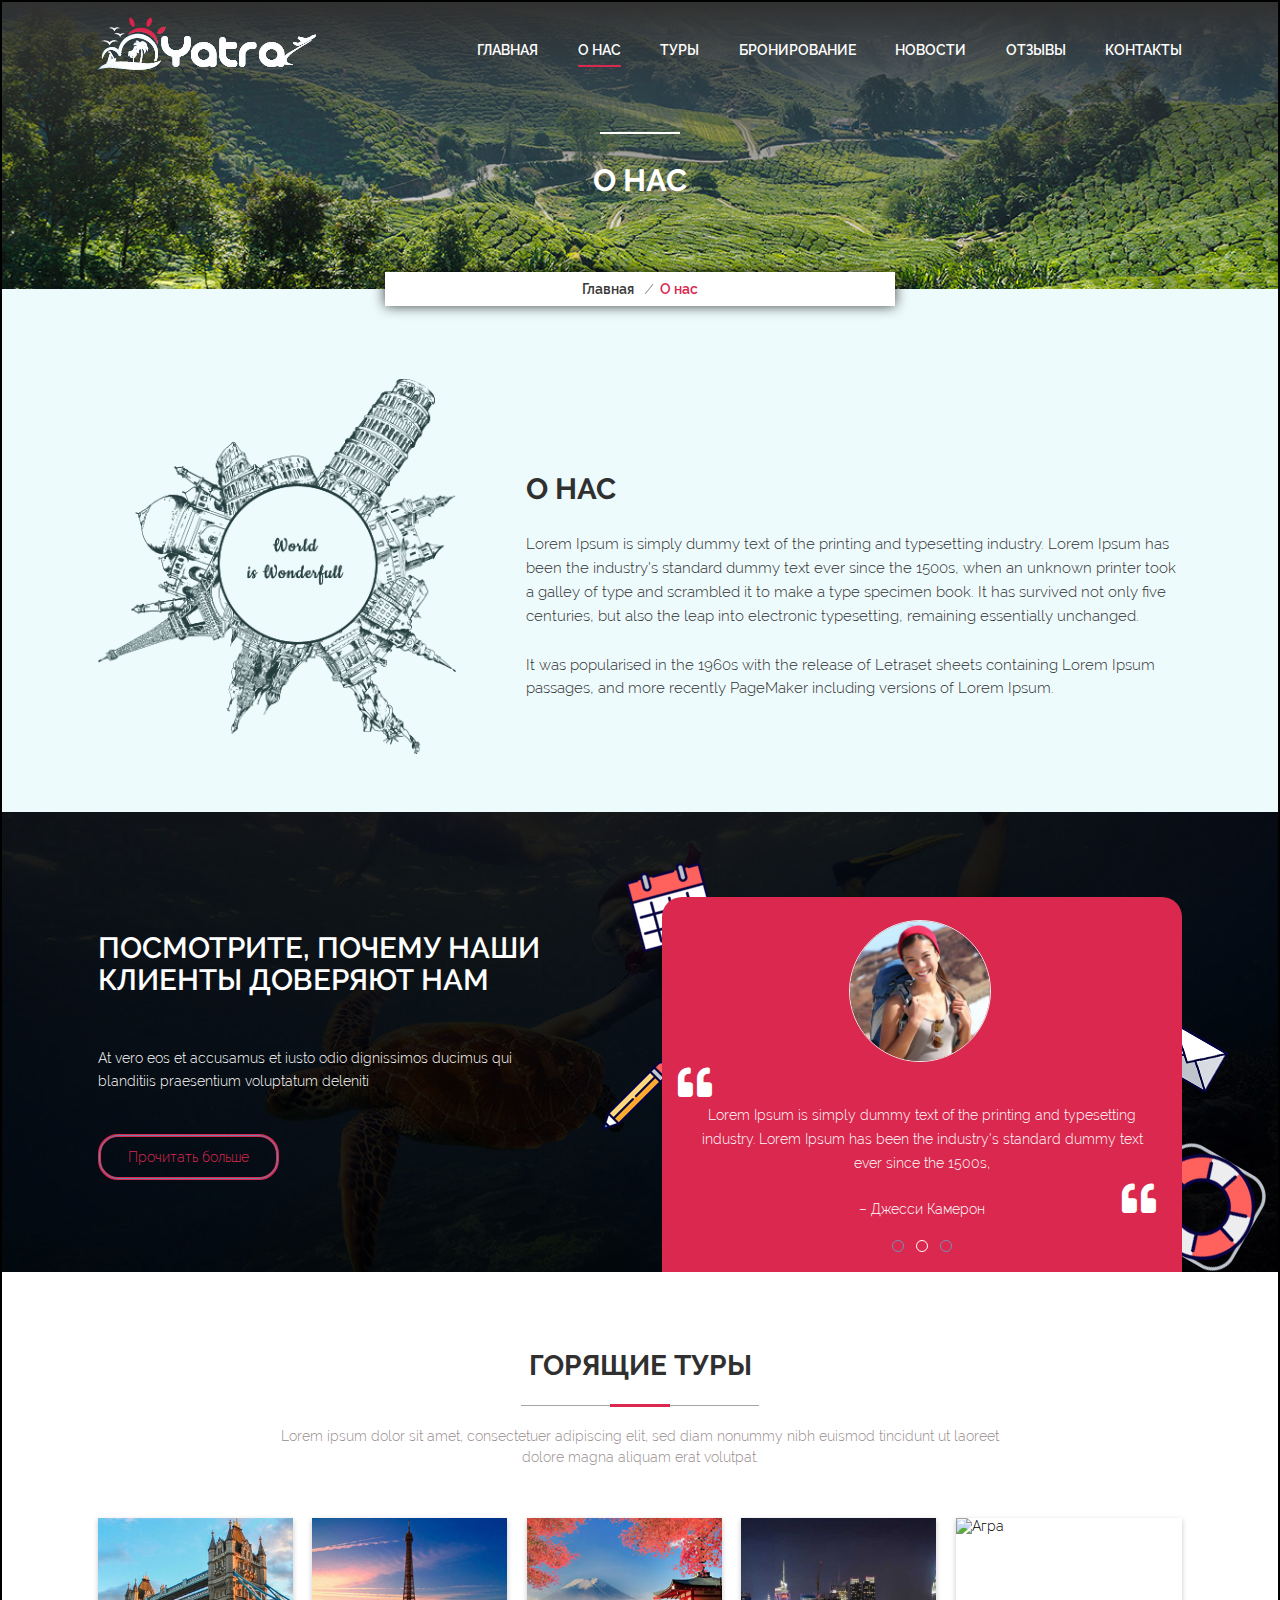
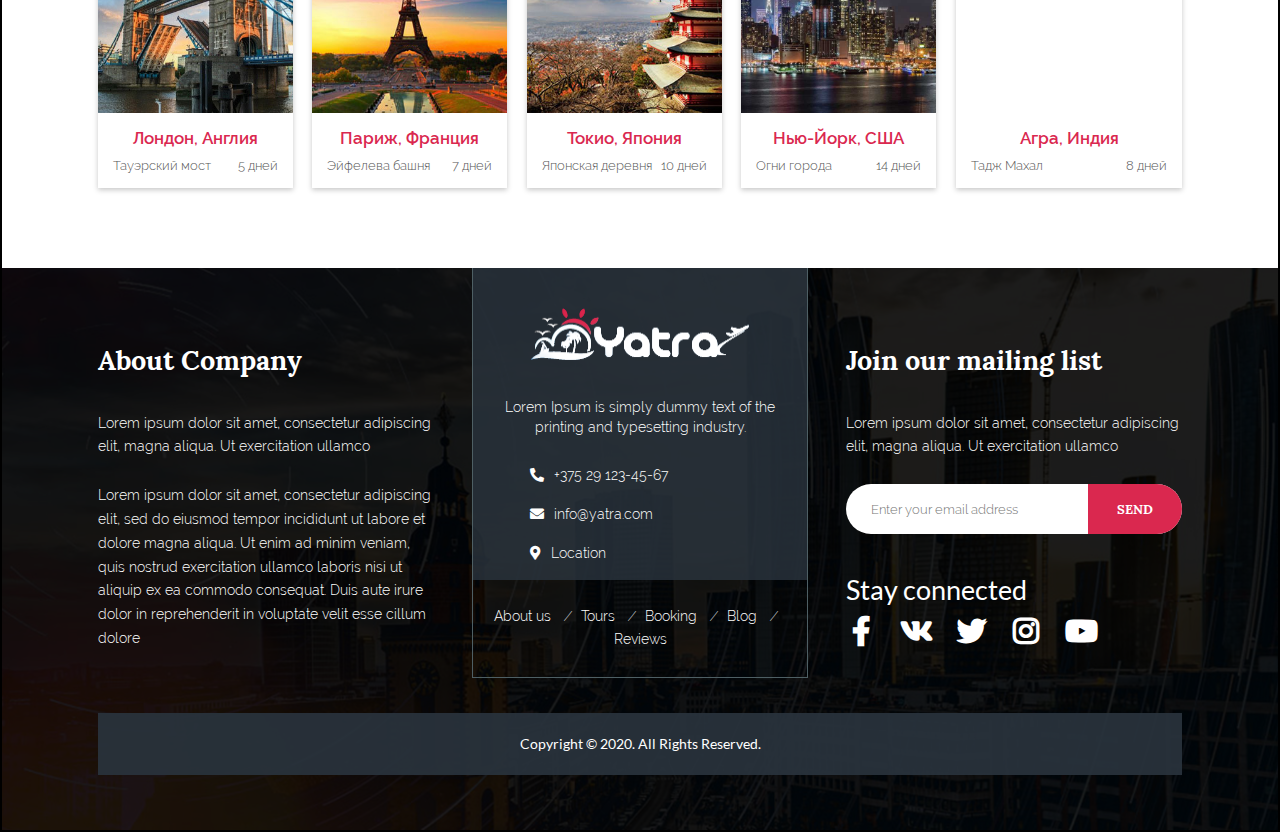
==== commit d429318c: "prefin en" ====
--- a/about.html
+++ b/about.html
@@ -90,9 +90,9 @@
       <section class="about-tour">
         <div class="about-tour__wrapper section__wrapper">
           <div class="about-tour__promo">
-            <h2 class="promo-tour__title">Посмотрите, почему наши клиенты любят дайвинг</h2>
+            <h2 class="promo-tour__title">Посмотрите, почему наши клиенты доверяют нам</h2>
             <p class="about-tour__text">At vero eos et accusamus et iusto odio dignissimos ducimus qui blanditiis praesentium voluptatum deleniti</p>
-            <p class="about-tour__button"><a class="about-tour__link" href="#" title="Прочитать больше">Прочитать больше</a></p>
+            <p class="about-tour__button"><a class="about-tour__link" href="clients.html" title="Прочитать больше">Прочитать больше</a></p>
           </div>
 
           <div class="about-tour__review">
@@ -295,25 +295,26 @@
             <h4 class="social__list--title lato-font">Stay connected</h4>
             <ul class="social__list">
               <li class="social__item">
-                <a class="social__item--link facebook" href="https://facebook.com" target="_blank" rel="noopener" class="social__link" title="facebook"></a>
+                <a class="social__item--link facebook" href="https://facebook.com" target="_blank" rel="noopener" title="facebook"></a>
               </li>              
               <li class="social__item">
-                <a class="social__item--link vkontakte" href="https://vk.com"  target="_blank" rel="noopener" class="social__link" title="vkontakte"></a>
-              </li>
-              <li class="social__item">
-                <a class="social__item--link twitter" href="https://twitter.com" target="_blank" rel="noopener" class="social__link" title="twitter"></a>
-              </li>
-              <li class="social__item">
-                <a class="social__item--link instagram" href="https://instagram.com"  target="_blank" rel="noopener" class="social__link" title="instagram"></a>
-              </li>
-              <li class="social__item">
-                <a class="social__item--link youtube" href="https://youtube.com"  target="_blank" rel="noopener" class="social__link" title="youtube"></a>
+                <a class="social__item--link vkontakte" href="https://vk.com" target="_blank" rel="noopener" title="vkontakte"></a>
+              </li>
+              <li class="social__item">
+                <a class="social__item--link twitter" href="https://twitter.com" target="_blank" rel="noopener" title="twitter"></a>
+              </li>
+              <li class="social__item">
+                <a class="social__item--link instagram" href="https://instagram.com" target="_blank" rel="noopener" title="instagram"></a>
+              </li>
+              <li class="social__item">
+                <a class="social__item--link youtube" href="https://youtube.com" target="_blank" rel="noopener" title="youtube"></a>
               </li>
             </ul>
           </div>
         </div>
 
         <p class="footer__copyright lato-font">Copyright © 2020. All Rights Reserved.</p>
+
       </div>
 
       <div class="footer__location--wrapper location__off">
@@ -321,7 +322,9 @@
         <button class="location__btn--off">Закрыть карту</button>
       </div>
     </footer>
+
     <script src="js/menu.js"></script>
     <script src="js/map.js"></script>
+    
   </body>
 </html>--- a/css/style.min.css
+++ b/css/style.min.css
@@ -1 +1 @@
-@-webkit-keyframes menu{0%{height:0}to{height:271px;display:flex}}@keyframes menu{0%{height:0}to{height:271px;display:flex}}@media (min-width:1200px),(max-width:1400px){.info__about{background:url(../img/about-bg-blue.png) left top,#eefbfc}.info__wrapper{display:flex;justify-content:space-between;flex-flow:row nowrap;padding:90px 0 55px}.info__image{margin-right:70px;width:33%}.info__text--wrapper{flex-basis:280px;flex-grow:1;padding-top:95px;color:#303030}.info__text--wrapper .info__text--title{margin-bottom:30px;font-size:2.1rem;line-height:2.1rem;text-align:left;color:#303030}.info__text{margin-bottom:25px;font-size:1.1rem;line-height:1.7rem}.info__text:last-child{margin:0}}@media (max-width:1199px){.info__wrapper{padding:50px 0}.info__image{margin-right:25px;width:30%}.info__text--wrapper{padding-top:20px}.info__text,.info__text--wrapper .info__text--title{margin-bottom:15px;font-size:1.9rem;line-height:1.9rem}.info__text{font-size:1rem;line-height:1.5rem}}@media (max-width:767px){.info__wrapper{position:relative;padding:40px 0 20px;background:url(../img/about-world-op.png) center 30px no-repeat;background-size:auto calc(100% - 30px)}.info__image{display:none}.info__text--wrapper{padding-top:0}.info__text--wrapper .info__text--title{text-align:center}.info__text{margin-bottom:10px}}@media (min-width:1200px),(max-width:1400px){.hot{padding:80px 0;background-color:#fff}.hot__title{color:#da284f}.hot__list{display:flex;flex-flow:row nowrap;justify-content:space-between}.hot__item{flex-basis:195px;box-shadow:0 2px 5px 0 rgba(37,37,37,.25)}.hot__item:last-child{margin-right:0}.hot__link{display:block;width:100%;height:100%}.hot__link:hover{opacity:1}.hot__link:hover .hot__image{transform:scale(1.3)}.hot__link:active{opacity:.3}.hot__image--wrapper{width:100%;height:195px;display:flex;justify-content:center;overflow:hidden}.hot__image--wrapper .hot__image{display:inline-block;width:150%}.hot__image--text{display:flex;flex-wrap:wrap;justify-content:space-between;padding:15px}.hot__image--text:hover{opacity:.6}.hot__image--title{flex-basis:100%;margin-bottom:10px;font-size:1.2rem;font-weight:600;text-align:center;color:#da284f}.hot__image--days,.hot__image--name{font-size:.9rem;color:#555}}@media (max-width:1199px){.hot{padding:50px 0 30px}.hot__list{flex-wrap:wrap;justify-content:center}.hot__item{margin:0 10px 20px}}@media (max-width:767px){.hot{padding:20px 0 0}.hot__item{flex-basis:120px}.hot__image--wrapper{height:120px;border-radius:50%}.hot__image--text{padding:10px;flex-direction:column;justify-content:flex-start;align-items:center;text-align:center}.hot__image--title{min-height:2.4rem;font-size:1rem;line-height:1.2rem}.hot__image--days,.hot__image--name{font-size:.8rem}.hot__image--name{margin-bottom:5px}}@media (min-width:1200px),(max-width:1400px){.about-tour{position:relative;padding:85px 0 0;background-color:#000;background-size:cover}.about-tour::before{content:'';position:absolute;top:0;left:0;width:100%;height:100%;background:url(../img/about-diving1400.jpg) center top no-repeat;background-size:cover;z-index:10;opacity:.25}.about-tour__wrapper{position:relative;z-index:20;display:flex;flex-flow:row nowrap;justify-content:space-between}.about-tour__promo{padding:35px 0 70px;flex-basis:42%;color:#fff}.promo-tour__title{margin-bottom:50px;font-size:2.1rem;line-height:2.3rem;font-weight:600;text-transform:uppercase}.about-tour__text{margin-bottom:40px;line-height:1.7rem}.about-tour__button{width:175px}.about-tour__link{position:relative;display:flex;justify-content:center;align-items:center;width:175px;height:40px;color:#da284f;border:3px solid #da284f;border-radius:20px}.about-tour__link::before{content:'';position:absolute;left:-2px;top:-2px;width:calc(100% + 2px);height:calc(100% + 2px);border:1px solid #6d80a7;border-radius:20px}.about-tour__link:active{border-color:#fff;color:#fff;opacity:1}.about-tour__link:active::before{border-color:#da284f}.about-tour__review{position:relative;padding-bottom:20px;flex-basis:48%;color:#fff;border-top-left-radius:20px;border-top-right-radius:20px;background-color:#da284f}.about-tour__review::after,.about-tour__review::before{content:'';position:absolute;display:inline-block;z-index:-10}.about-tour__review::before{left:-60px;top:-35px;width:116px;height:268px;background:url(../img/about-diving-pic1.png) left top no-repeat;background-size:116px 268px}.about-tour__review::after{right:-85px;bottom:0;width:130px;height:250px;background:url(../img/about-diving-pic2.png) left top no-repeat;background-size:130px 250px}.review-item__user{display:none;padding-top:25px}.review-item__user--image{position:relative;left:-2px;top:-2px;margin:0 auto 40px;width:140px;height:140px;border:1px solid #ebebeb;border-radius:50%;overflow:hidden}.review-item__user--image img{width:145px;height:145px}.review-item__user--text{position:relative;text-align:center}.review-item__user--text::after,.review-item__user--text::before{position:absolute;display:block;font-family:'FontAwesome','FontAwesome 5 Free','FontAwesome 5 Free';font-size:34px;font-weight:900}.review-item__user--text::before{content:'\f10d';left:-10px;top:-40px}.review-item__user--text::after{content:'\f10d';right:0;bottom:0}.review-item__user--quote{margin-bottom:25px;line-height:1.7rem}.about-tour__review--list{display:flex;justify-content:space-between;margin:0 auto 35px;width:90%}.about-tour__review--list input{display:none}.review-item__label{position:absolute;bottom:20px;display:block;width:12px;height:12px;border:1px solid #788fb5;border-radius:50%;cursor:pointer}.review-item__label[for=promo-review1]{left:calc(50% - 30px)}.review-item__label[for=promo-review2]{left:calc(50% - 6px)}.review-item__label[for=promo-review3]{left:calc(50% + 18px)}.review-item__input:checked+.review-item__label{border-color:#fff}.review-item__input:checked+.review-item__label+.review-item__user{display:block}}@media (max-width:1199px){.about-tour{padding-top:50px}.about-tour__promo{padding:0;flex-basis:45%}.promo-tour__title{margin-bottom:30px;font-size:1.7rem;line-height:2rem}.about-tour__text{margin-bottom:20px;line-height:1.5rem}.about-tour__review{flex-basis:50%}.about-tour__review:after{right:-10%}.review-item__user--image{margin-bottom:20px}.review-item__user--text::after,.review-item__user--text::before{font-size:30px}.review-item__user--text::before{left:0;top:-35px}}@media (max-width:767px){.about-tour{padding-top:20px}.about-tour__wrapper{flex-wrap:wrap}.about-tour__promo,.about-tour__review{flex-basis:100%}.about-tour__review::after,.about-tour__review::before{display:none}.about-tour__promo{padding:0 0 25px;text-align:center}.promo-tour__title{margin-bottom:25px;font-size:1.5rem;line-height:1.8rem}.about-tour__button{margin:0 auto}}@media (min-width:1200px),(max-width:1400px){.join{background:url(../img/booking-bg-email.jpg) center top no-repeat,green;background-size:cover}.join__wrapper{padding:135px 0 145px}.join__wrapper .join__title{color:#fff}.join__wrapper .join__line{margin-bottom:40px;background-color:#fff}.join__form--wrapper{text-align:center}.join__button,.join__input{display:inline-block;height:50px;line-height:1.2rem;border:0}.join__input{padding:0 0 0 20px;width:450px;font-size:1rem;border-top-left-radius:3px;border-bottom-left-radius:3px;background:url(../img/mail-full.png) 97% center no-repeat,#fff}.join__input:active,.join__input:focus{background-image:none}.join__input::-webkit-input-placeholder{color:#727272}.join__input::-moz-placeholder{color:#727272}.join__input:-ms-input-placeholder,.join__input::-ms-input-placeholder{color:#727272}.join__input::placeholder{color:#727272}.join__button{margin-left:-5px;width:130px;font-size:1.2rem;font-weight:600;text-transform:uppercase;color:#fff;border-top-right-radius:3px;border-bottom-right-radius:3px;background-color:#da284f;cursor:pointer}.join__button:hover{background-color:#da4465}.join__button:active{background-color:#b32645}}@media (max-width:1199px){.join__wrapper{padding:50px 0}.join__input{width:350px}}@media (max-width:767px){.join__wrapper{padding:20px 0}.join__input{padding-left:10px;width:70%;font-size:.95rem;background-image:none}.join__button{width:25%;font-size:.9rem}}@media (min-width:1200px),(max-width:1400px){.partners{background-color:#fff}.partners__wrapper{padding:90px 0 70px}.partners__list{display:flex;flex-wrap:wrap}.partners__item{display:flex;justify-content:center;align-items:center;margin-right:2.5%;margin-bottom:20px;padding:20px;flex-basis:18%;min-height:80px;box-sizing:border-box;background-color:#f9f9f9}.partners__item:nth-child(5n){margin-right:0}.partners__image{max-width:100%;max-height:60px}.partners__link{display:block;width:100%}.partners__link:hover{opacity:1;transform:scale(1.2)}.partners__link:active{opacity:.6;transform:scale(.8)}}@media (max-width:1199px){.partners__wrapper{padding:50px 0}.partners__item{flex-basis:23.5%;margin-right:2%}.partners__item:nth-child(5n){flex-basis:23.5%;margin-right:2%}.partners__item:nth-child(4n){margin-right:0}}@media (max-width:767px){.partners__wrapper{padding:20px 0}.partners__item{flex-basis:32%}.partners__item:nth-child(4n),.partners__item:nth-child(5n){flex-basis:32%;margin-right:2%}.partners__item:nth-child(3n){margin-right:0}}body{margin:0 auto;color:#000;border-width:2px;border-style:solid;background-color:#add8e6}::-moz-selection{background-color:#da4465;color:#fff}::selection{background-color:#da4465;color:#fff}h1,h2,h3,h4,h5,h6,p,ul{margin:0;padding:0}ul{list-style:none}a{text-decoration:none;color:inherit}img{width:100%;height:auto;border-style:none}button,input,label,textarea{outline:0;box-sizing:border-box}textarea{resize:none}a:hover{opacity:.6}a:active{opacity:.3}.visuallyhidden{position:absolute;width:1px;height:1px;margin:-1px;border:0;padding:0;white-space:nowrap;-webkit-clip-path:inset(100%);clip-path:inset(100%);clip:rect(0 0 0 0);overflow:hidden}.button{width:100%;text-transform:uppercase;color:#fff;border:0;background-color:#da284f;cursor:pointer;outline:0}.button:hover{background-color:#da4465}.button:active{background-color:#b32645;color:rgba(255,255,255,.6)}.form-none{width:100%;height:100px}.hidden{display:none}@media (min-width:1200px),(max-width:1400px){body{max-width:1400px;border-color:#000}.section__wrapper{margin:0 auto;width:85%}}@media (max-width:1199px){body{max-width:1199px;border-color:#00f}.section__wrapper{width:90%}}@media (max-width:767px){body{min-width:320px;max-width:767px;border:2px solid #ff0}.section__wrapper{width:95%}}@media (min-width:1200px),(max-width:1400px){.contact-form{background:url(../img/contacts-bg-section.jpg) center top no-repeat,#b1b5aa;background-size:cover}.contact-form__wrapper{padding:80px 0 70px}.contact-form__title--wrapper,.contact__user-form--wrapper{width:48%}.contact-form__title--wrapper{margin-bottom:35px}.contact-form__title{margin-bottom:30px;font-size:2.1rem;font-weight:600;text-transform:uppercase;color:#fff}.contact-form__title--text{line-height:1.5rem;color:#f2e2e2}.contact__user-form--list{display:flex;flex-direction:column}.contact__user-form--item{margin-bottom:15px}.contact__user-form--item:nth-last-child(2){margin-bottom:35px}.contact__user-form--item:last-child{margin-bottom:0}.contact__user-form--item input[type=text],.contact__user-form--item textarea{padding:16px 20px 14px;width:100%;border:1px solid #da284f}.contact__user-form--item textarea{background-color:transparent}.contact__user-form--item input[type=text]::-webkit-input-placeholder,.contact__user-form--item textarea::-webkit-input-placeholder{color:#fff}.contact__user-form--item input[type=text]::-moz-placeholder,.contact__user-form--item textarea::-moz-placeholder{color:#fff}.contact__user-form--item input[type=text]:-ms-input-placeholder,.contact__user-form--item input[type=text]::-ms-input-placeholder,.contact__user-form--item textarea:-ms-input-placeholder,.contact__user-form--item textarea::-ms-input-placeholder{color:#fff}.contact__user-form--item input[type=text]::placeholder,.contact__user-form--item textarea::placeholder{color:#fff}.contact__user-form--item input[type=text]{color:#fff;background-color:transparent}.contact__user-form--item .contact-text{height:100px}.contact__user-form--item input[type=submit]{width:190px;height:45px;background-color:#da284f;color:#fff;text-transform:uppercase;border:0;border-radius:3px;cursor:pointer}.contact__user-form--item input[type=submit]:hover{opacity:.6}.contact__user-form--item input[type=submit]:active{font-weight:700;color:#da284f;background-color:#fff;opacity:1}}@media (max-width:1199px){.contact-form__wrapper{padding:50px 0}.contact-form__title--wrapper{margin-bottom:30px}.contact-form__title{margin-bottom:15px;font-size:1.8rem}.contact__user-form--item :nth-last-child(2){margin-bottom:25px}}@media (max-width:767px){.contact-form__wrapper{padding:30px 0}.contact-form__title--wrapper,.contact__user-form--wrapper{margin-left:auto;margin-right:auto;width:80%}.contact__user-form--item:nth-last-child(2){margin-bottom:20px}.contact__user-form--item input[type=text],.contact__user-form--item textarea{padding:15px 10px}}@media (min-width:1200px),(max-width:1400px){.contacts{background-color:#fff}.contacts__wrapper{padding:90px 0 80px}.contacts__list{display:flex;justify-content:space-between}.contacts__item{flex-basis:32%;margin-right:2%;padding:5px;border:1px solid #c5bcbc;box-sizing:border-box}.contacts__item:last-child{margin-right:0}.contacts__item--wrapper{border:1px dashed #c5bcc5;height:100%}.contacts__logo{margin:-10px auto 25px;width:115px;height:62px;font-size:24px;text-align:center;line-height:62px;color:#fff;border-bottom-left-radius:20px;border-bottom-right-radius:20px;background-color:#da284f}.contacts__title,.contacts__value{margin-bottom:25px;text-transform:uppercase;text-align:center}.contacts__title{font-size:1.4rem;font-weight:600;color:#da284f}.contacts__value{line-height:1.5rem;color:#737373}}@media (max-width:1199px){.contacts__wrapper{padding:50px 0}.contacts__value{padding:0 20px}.contacts__logo,.contacts__title,.contacts__value{margin-bottom:15px}}@media (max-width:767px){.contacts__wrapper{padding:40px 0 20px}.contacts__list{flex-wrap:wrap;margin:0 auto;width:60%}.contacts__item{flex-basis:100%;margin-right:0;margin-bottom:20px}}@media (min-width:1200px),(max-width:1400px){.guides{background-color:#fff}.guides__wrapper{padding:70px 0 90px}.guides__list{display:flex;justify-content:space-between}.guides__item{width:32%;border-radius:20px}.guides__image--wrapper{overflow:hidden;border-radius:20px;height:250px;display:flex;justify-content:center}.guides__image--wrapper .guides__image{height:120%;width:auto}.guides__info--wrapper{position:relative;margin-top:-10px;padding-bottom:10px;background-color:rgba(32,74,231,.5);border-radius:20px}.guides__info{margin-top:-10px;padding:20px;color:#fff;background-color:#da284f;border-radius:20px}.guides__name{margin-bottom:10px;font-size:1.2rem;font-weight:600}.guides__pos{margin-bottom:15px;font-size:.8rem}.guides__contacts{z-index:200}.guides__contacts--button,.guides__contacts--info{position:absolute;bottom:-13px;background-color:#fff;box-shadow:0 0 23px 0 rgba(0,0,0,.25)}.guides__contacts--button{left:30px;width:48px;height:48px;font-size:0;border:0;border-radius:50%;cursor:pointer;z-index:20}.guides__contacts--button::before{content:'';position:absolute;left:calc(50% - 8px);top:calc(50% - 6px);width:10px;height:10px;border-top:3px solid #da284f;border-right:3px solid #da284f;transform:rotate(45deg)}.guides__contacts--button:hover{background-color:#e4e4e4}.guides__contacts--button:active{background-color:#da284f;border:2px solid #fff}.guides__contacts--button:active::before{border-color:#fff}.guides__contacts--info{display:none;align-items:center;flex-wrap:wrap;left:10px;padding:4px 20px;width:200px;height:40px;font-size:1rem;color:#000;border-radius:10px;z-index:10}}@media (max-width:1199px){.guides__wrapper{padding:50px 0}.guides__image--wrapper{height:200px}.guides__info{padding:10px 10px 20px}.guides__name{font-size:1rem}.guides__contacts--info{left:0;width:calc(85% - 40px);font-size:.9rem}}@media (max-width:767px){.guides__wrapper{padding:30px 0}.guides__list{margin:0 auto;min-width:280px;max-width:300px;flex-wrap:wrap}.guides__item{border:1px dashed red;flex-basis:100%;margin-bottom:40px;box-sizing:border-box}.guides__item:last-child{margin-bottom:10px}}@media (min-width:1200px),(max-width:1400px){.crumbs__wrapper{position:absolute;bottom:-17px;left:calc(50% - 20%);margin:0 auto;width:40%;height:34px;background:#fff;z-index:200;box-shadow:0 0 13px 0 rgba(0,0,0,.75)}.crumbs__list{display:flex;justify-content:center;align-items:center;height:100%}.crumbs__item::after{content:'\2044';margin:0 10px}.crumbs__item:last-child::after{display:none}.crumbs__link{font-weight:600;color:#393939}.crumbs__link.current{color:#da284f}}@media (max-width:767px){.crumbs__wrapper{left:calc(50% - 30%);width:60%;min-height:30px;display:block}}@font-face{font-family:"Raleway";font-weight:400;font-style:normal;font-display:swap;src:url(../fonts/Raleway/Raleway-Regular.woff) format("woff"),url(../fonts/Raleway/Raleway-Regular.woff2) format("woff2")}@font-face{font-family:"Raleway";font-weight:400;font-style:italic;font-display:swap;src:url(../fonts/Raleway/Raleway-Italic.woff) format("woff"),url(../fonts/Raleway/Raleway-Italic.woff2) format("woff2")}@font-face{font-family:"Raleway";font-weight:lighter;font-style:normal;font-display:swap;src:url(../fonts/Raleway/Raleway-Light.woff) format("woff"),url(../fonts/Raleway/Raleway-Light.woff2) format("woff2")}@font-face{font-family:"Raleway";font-weight:lighter;font-style:italic;font-display:swap;src:url(../fonts/Raleway/Raleway-LightItalic.woff) format("woff"),url(../fonts/Raleway/Raleway-LightItalic.woff2) format("woff2")}@font-face{font-family:"Raleway";font-weight:700;font-style:normal;font-display:swap;src:url(../fonts/Raleway/Raleway-Bold.woff) format("woff"),url(../fonts/Raleway/Raleway-Bold.woff2) format("woff2")}@font-face{font-family:"Raleway";font-weight:400;font-style:italic;font-display:swap;src:url(../fonts/Raleway/Raleway-BoldItalic.woff) format("woff"),url(../fonts/Raleway/Raleway-BoldItalic.woff2) format("woff2")}@font-face{font-family:"Raleway";font-weight:200;font-style:normal;font-display:swap;src:url(../fonts/Raleway/Raleway-ExtraLight.woff) format("woff"),url(../fonts/Raleway/Raleway-ExtraLight.woff2) format("woff2")}@font-face{font-family:"Raleway";font-weight:200;font-style:italic;font-display:swap;src:url(../fonts/Raleway/Raleway-ExtraLightItalic.woff) format("woff"),url(../fonts/Raleway/Raleway-ExtraLightItalic.woff2) format("woff2")}@font-face{font-family:"Raleway";font-weight:600;font-style:normal;font-display:swap;src:url(../fonts/Raleway/Raleway-SemiBold.woff) format("woff"),url(../fonts/Raleway/Raleway-SemiBold.woff2) format("woff2")}@font-face{font-family:"Raleway";font-weight:600;font-style:italic;font-display:swap;src:url(../fonts/Raleway/Raleway-SemiBoldItalic.woff) format("woff"),url(../fonts/Raleway/Raleway-SemiBoldItalic.woff2) format("woff2")}@font-face{font-family:"Lora";font-weight:700;font-style:normal;font-display:swap;src:url(../fonts/Lora/Lora-Bold.woff) format("woff"),url(../fonts/Lora/Lora-Bold.woff2) format("woff2")}@font-face{font-family:"Lora";font-weight:700;font-style:italic;font-display:swap;src:url(../fonts/Lora/Lora-BoldItalic.woff) format("woff"),url(../fonts/Lora/Lora-BoldItalic.woff2) format("woff2")}@font-face{font-family:"Lato";font-weight:400;font-style:normal;font-display:swap;src:url(../fonts/Lato/Lato-Regular.woff) format("woff"),url(../fonts/Lato/Lato-Regular.woff2) format("woff2")}html{font-size:14px}input::-webkit-input-placeholder,textarea::-webkit-input-placeholder{font-family:'Raleway',Arial,Helvetica,sans-serif}input::-moz-placeholder,textarea::-moz-placeholder{font-family:'Raleway',Arial,Helvetica,sans-serif}input:-ms-input-placeholder,input::-ms-input-placeholder,textarea:-ms-input-placeholder,textarea::-ms-input-placeholder{font-family:'Raleway',Arial,Helvetica,sans-serif}body,input,input::placeholder,textarea,textarea::placeholder{font-family:'Raleway',Arial,Helvetica,sans-serif}.deals__price,.lora-font{font-family:'Lora',Arial,Helvetica,sans-serif}.lato-font{font-family:'Lato',Arial,Helvetica,sans-serif}@media (min-width:1200px),(max-width:1400px){.footer{position:relative;padding:0 0 55px;background-color:#000}.footer::before{content:'';position:absolute;top:0;left:0;width:100%;height:100%;background:url(../img/bg-index-footer1400.jpg) center top no-repeat;background-size:cover;opacity:.11}.footer__wrapper{display:flex;flex-flow:row wrap;justify-content:space-between;color:#fff}.footer__wrapper *{z-index:10}.footer__item{margin-bottom:35px;width:31%}.footer__about,.footer__social{padding-top:75px}.footer__about--title,.footer__social--title{padding:0;margin:0 0 35px;font-size:1.9rem}.footer__about--text,.footer__social--text{margin-bottom:25px;line-height:1.7rem}.footer__about--text:last-child,.footer__contacts--item:last-child,.footer__social--text:last-child{margin-bottom:0}.footer__contacts--wrapper{border:1px solid #4e5f64;border-top:none}.footer__contacts--data{padding:40px 0 20px;background-color:rgba(41,51,61,.82)}.footer__contacts--logo{margin:0 auto 35px;width:65%}.footer__contacts--text{margin-bottom:30px;padding:0 20px;line-height:1.4rem;text-align:center}.footer__contacts--list{margin:0 auto;width:220px}.footer__contacts--item{line-height:1rem;margin-bottom:25px;color:#fff}.footer__contacts--item::before{margin-right:10px;font-family:'FontAwesome','Font Awesome 5 Free','Font Awesome 5 Brands';display:inline-block;font-weight:900}.footer__contacts--item.phone::before{content:'\f879'}.footer__contacts--item.mail:hover::before{opacity:.6;cursor:pointer}.footer__contacts--item.mail::before{content:'\f0e0'}.footer__contacts--item.map{cursor:pointer}.footer__contacts--item.map:hover{opacity:.6}.footer__contacts--item.mail:active::before,.footer__contacts--item.map:active{opacity:.3}.footer__contacts--item.map::before{content:'\f3c5'}@-webkit-keyframes map{0%{top:-600px}35%{top:50px}50%{top:-50px}to{top:30px}}@keyframes map{0%{top:-600px}35%{top:50px}50%{top:-50px}to{top:30px}}.footer__location--wrapper{position:absolute;left:10%;top:30px;width:80%;height:300px;z-index:20}.footer__location--wrapper .footer__location{width:100%;height:100%}.location__on{display:block;-webkit-animation:map 2s ease-out 1;animation:map 2s ease-out 1}.location__off{display:none}.location__btn--off{position:absolute;right:-35px;top:-15px;width:30px;height:30px;font-size:0;border:2px solid #fff;border-radius:50%;cursor:pointer}.location__btn--off::before,.location__btn--off:after{content:'';position:absolute;left:12px;top:2px;width:2px;height:20px;background-color:#fff}.location__btn--off::before{transform:rotate(45deg)}.location__btn--off::after{transform:rotate(-45deg)}.location__btn--off:hover{opacity:.6}.location__btn--off:active{opacity:1;background-color:#fff;border-color:#da284f}.location__btn--off,.location__btn--off:active::after,.location__btn--off:active::before{background-color:#da284f}.footer__serv--list{display:flex;flex-flow:row wrap;justify-content:center;padding:25px 20px}.footer__serv--item{margin-right:12px;line-height:1.7rem}.footer__serv--item::after{content:'\2044';margin-left:12px}.footer__serv--item:last-child,.footer__serv--item:last-child::after{margin:0}.footer__serv--item:last-child::after{display:none}.form__about--wrapper{position:relative;margin-bottom:40px}.email__addres{display:block;padding:0 25px;width:100%;height:50px;font-size:.9rem;border:0;border-radius:25px}.email__button{position:absolute;top:0;right:0;width:28%;height:50px;border:0;border-top-right-radius:25px;border-bottom-right-radius:25px;background-color:#da284f;text-transform:uppercase;color:#fff;cursor:pointer}.email__button:hover{background-color:#da4465}.email__button:active{background-color:#b32645;color:rgba(255,255,255,.6)}.social__list--title{margin-bottom:10px;font-size:1.9rem;font-weight:400}.social__list{display:flex;flex-flow:row wrap}.social__item{margin-right:25px;margin-bottom:10px}.social__item:last-child{margin:0}.social__item--link{display:flex;justify-content:center;align-items:center;width:30px;height:30px}.social__item--link::before{font-family:'Font Awesome','Font Awesome 5 Free','Font Awesome 5 Brands';font-size:2.1rem;font-weight:900}.social__item--link:hover::before{transform:scale(1.3)}.social__item--link:active::before{transform:scale(.7)}.social__item--link.facebook::before{content:'\f39e'}.social__item--link.twitter::before{content:'\f099'}.social__item--link.instagram::before{content:'\f16d'}.social__item--link.youtube::before{content:'\f167'}.social__item--link.vkontakte::before{content:'\f189'}.footer__copyright{width:100%;line-height:62px;text-align:center;background-color:rgba(41,51,61,.92)}}@media (max-width:1199px){.footer{padding-bottom:20px}.footer__item{margin-bottom:20px}.footer__about,.footer__social{padding-top:50px}.footer__about--title,.footer__social--title{margin-bottom:20px;font-size:1.5rem}.footer__about--text,.footer__social--text{margin-bottom:15px;line-height:1.5rem}.footer__contacts--data{padding-top:20px}.footer__contacts--logo{margin-bottom:20px;width:220px}.footer__contacts--text{margin-bottom:20px;line-height:1.2rem}.footer__contacts--list{width:80%}.footer__contacts--item{margin-bottom:15px}.footer__serv--list{padding:10px 0}.footer__serv--item{line-height:1.5rem}.form__about--wrapper{margin-bottom:20px}.email__addres{padding:0 10px}.email__button{width:25%}.social__list--title{font-size:1.5rem}.social__list{margin-bottom:0}}@media (max-width:767px){.footer__wrapper{flex-direction:column}.footer__item{width:100%}.footer__about{display:none}.footer__contacts--wrapper{border:0}.footer__email{display:block;margin:0 auto;padding:0;width:85%}.social__list{justify-content:center;margin-bottom:20px}.social__list--title{text-align:center}}@media (min-width:1200px),(max-width:1400px){.header{position:relative;background:url(../img/bg-index-header1400.jpg) center top no-repeat,#add8e6;background-size:cover;padding-bottom:1px}.header::before{content:'';position:absolute;left:0;top:0;width:100%;height:260px;background-image:linear-gradient(to bottom,#303030,transparent)}.main-nav,.main-nav__list{display:flex;justify-content:space-between}.main-nav{position:relative;height:70px;margin-bottom:230px;z-index:10}.main-nav__list{width:65%}.main__logo{width:218px}.main__logo .main__link{display:inline-block;margin-top:15px;border-color:#000}.main__logo .main__link:hover{opacity:.6}.main__logo .main__link:active{opacity:.3}.main-nav__link{display:inline-block;margin-top:40px;font-weight:600;text-transform:uppercase;color:#fff;cursor:pointer}.main-nav__link:hover{color:#da284f}.main-nav__link:active{opacity:.8}.current .main-nav__link::after{content:'';display:block;margin-top:7px;width:100%;height:2px;background-color:#da284f}.intro{margin-bottom:200px}.intro__text{display:inline-block;margin-bottom:5px;padding:15px 20px 13px;font-size:1.4rem;font-weight:600;color:#fff;background-color:rgba(218,40,79,.85)}.intro__text:last-child{margin:0}.agency,.welcome{padding-bottom:10px}.welcome{padding-top:12px;font-size:2.5rem}.agency{padding-top:11px;font-size:3rem}.close,.open{display:none}}@media (max-width:1199px){.header{padding-bottom:1px}.header::before{height:150px}.main-nav{margin-bottom:100px;height:55px}.main__logo{width:200px;margin-right:10px}.current .main-nav__link::after,.main__logo .main__link{margin-top:5px}.main-nav__link{margin-top:20px;font-size:.9rem}.intro{margin-bottom:100px}}@media (max-width:767px){.header{padding-bottom:1px;background-position-y:bottom}.main-nav{flex-direction:column;height:auto;margin-bottom:20px}.main-nav__list{margin:0 auto;padding-top:5px;overflow:hidden;display:none;flex-direction:column;width:150px;height:266px;background-color:rgba(0,0,0,.5);border-radius:20px}.menu__open{display:flex;-webkit-animation:menu 1s 1 linear;animation:menu 1s 1 linear}.current .main-nav__link::after,.menu__close{display:none}.main-nav__item{margin:0}.main__logo{margin:0 auto 10px}.main-nav__link{margin:-2px 0 0;width:100%;line-height:40px;text-align:center}.intro{text-align:center;margin-bottom:20px}.intro__text{position:relative;font-size:1.2rem;text-align:center}.intro__text:last-child{display:none}.welcome{font-size:2rem}.agency{font-size:2.5rem;margin-bottom:40px}.close,.open{position:absolute;top:15px;right:10px;width:40px;height:30px;background-color:transparent;border:0;font-size:0;outline:0;cursor:pointer}.close:hover,.open:hover{opacity:.6}.close:active,.open:active{opacity:.3}.open{display:block;background-image:linear-gradient(to bottom,transparent 0,transparent 5px,#fff 5px,#fff 9px,transparent 9px,transparent 14px,#fff 14px,#fff 18px,transparent 18px,transparent 23px,#fff 23px,#fff 27px,transparent 27px)}.close{display:none}.close::after,.close::before{content:'';position:absolute;top:0;left:17px;display:block;width:4px;height:100%;background-color:#fff}.close::before{transform:rotate(45deg)}.close::after{transform:rotate(-45deg)}.btn-on{display:block}.btn-off{display:none}}@media (min-width:1200px),(max-width:1400px){.clients{padding:70px 0 80px;background-color:#fff}.clients__wrapper .popular__text{margin-bottom:85px}.happy-clients__list--wrapper{position:relative}.happy-clients__data,.happy-clients__list{display:flex}.happy-clients__list{flex-flow:row nowrap;justify-content:space-between}.clients-button{position:absolute;top:calc(50% - 7px);width:10px;height:10px;font-size:0;border-top:3px solid #000;border-left:3px solid #000;cursor:pointer}.clients-button:hover{border-color:gray}.clients-button:active{border-color:#000;border-width:4px}.clients-button.clients__back{left:-35px;transform:rotate(-45deg)}.clients-button.clients__back:active{left:-36px}.clients-button.clients__forward{right:-35px;transform:rotate(135deg)}.clients-button.clients__forward:active{right:-36px}.happy-clients__item{box-sizing:border-box;display:flex;justify-content:space-between;width:49%;min-height:300px;align-items:flex-start}.happy-clients__item:nth-child(2n){flex-direction:row-reverse}.happy-clients__item:nth-child(2n) .happy-clients__data{margin-left:20px;margin-right:0}.happy-clients__data{margin-right:20px;padding-top:50px;width:200px;flex-flow:column nowrap;justify-content:flex-end;flex-grow:1}.happy-clients__image{width:225px;height:300px;background-position:center bottom;background-repeat:no-repeat,repeat-x}.happy-clients__image.client-1{background-image:url(../img/client-1.png),linear-gradient(to top,#c4c4c4,#fff 70%);background-size:contain}.happy-clients__image.client-2{background-image:url(../img/client-2.png),linear-gradient(to top,#c4c4c4,#fff 70%);background-size:contain}.happy-clients__quote{margin-bottom:25px;width:45px;height:41px;background:url(../img/quote.png) center no-repeat;background-size:100%}.happy-clients__name{padding:0;margin:0 0 8px;font-size:1.3rem}.happy-clients__job{margin-bottom:17px;font-size:1.1rem}.happy-clients__text{font-size:1.1rem;line-height:1.7rem}}@media (max-width:1199px){.clients{padding:50px 0}.clients__wrapper .popular__text{margin-bottom:50px}.clients-button.clients__back{left:-25px}.clients-button.clients__back:active{left:-26px}.clients-button.clients__forward{right:-25px}.clients-button.clients__forward:active{right:-26px}.happy-clients__item{min-height:225px}.happy-clients__item:last-child .happy-clients__data{margin-left:10px}.happy-clients__data{margin-right:10px;padding-top:0;width:100px;flex-grow:1}.happy-clients__image{width:150px;height:225px}.happy-clients__job,.happy-clients__name,.happy-clients__quote{margin-bottom:10px}.happy-clients__name{font-size:1.2rem}.happy-clients__job,.happy-clients__text{font-size:1rem;line-height:1.5rem}}@media (max-width:767px){.clients{padding:25px 0}.clients__wrapper .popular__text{margin-bottom:25px}.happy-clients__list{margin:0 auto;width:85%}.happy-clients__item{display:none}.clients__current{display:flex;flex-direction:row-reverse;width:100%;min-height:auto}.clients__current .happy-clients__data{margin-left:15px;margin-right:0}.happy-clients__image{width:150px;height:150px;border-radius:50%;border:2px solid #da284f}.happy-clients__quote{display:none}.clients-button.clients__back{left:5px}.clients-button.clients__back:active{left:4px}.clients-button.clients__forward{right:5px}.clients-button.clients__forward:active{right:4px}}@media (min-width:1200px),(max-width:1400px){.deals{padding:75px 0 85px;background:url(../img/bg-index-deals1400.jpg) center top no-repeat,#000;background-size:cover}.deals .deals__text,.deals .deals__title{color:#fff}.deals__list--wrapper{position:relative}.deals__list{display:flex;flex-flow:row nowrap;justify-content:space-between}.deals__item{position:relative;display:flex;flex-flow:column nowrap;padding:10px 10px 35px;width:calc(30% - 20px);background-color:#fff}.deals__item::after,.deals__item::before{content:'';position:absolute;background-color:#fff;z-index:-1}.deals__item::before{top:10px;left:0;width:50%;height:99%;transform:rotate(-3deg)}.deals__item::after{top:0;right:0;width:94%;height:50%;transform:rotate(3deg)}.deals__image,.deals__item,.deals__stars,.deals__tour--link,.deals__tour--text,.deals__tour--title,.stars__label{z-index:100}.deals__image{position:relative;overflow:hidden;margin-bottom:15px}.deals__image .deals__image--item{margin-left:-2.5%;width:105%;display:block}.deals__price{position:absolute;bottom:-52px;left:calc(50% - 51px);padding-top:20px;width:102px;height:82px;border-radius:50%;background-color:#da284f;font-size:1.3rem;text-align:center;font-weight:700;color:#fff}.deals__stars{margin:0 auto 25px;display:flex;flex-flow:row-reverse nowrap;justify-content:center}.deals__stars input{display:none}.stars__label{padding:0 2px;font-size:0;width:15px;height:15px;display:inline-block;cursor:pointer}.stars__label::before{content:'\f005';font-family:'Font Awesome 5 Free','Font Awesome 5 Brands';display:block;font-size:15px;color:#ffc63f}.stars__label:first-child{margin-right:0}input[type=radio]:checked+.stars__label,input[type=radio]:checked+.stars__label~.stars__label{font-weight:700}.deals__tour--title{margin-bottom:30px;font-size:1.5rem;line-height:1.6rem;text-align:center;color:#da284f}.deals__tour--text{margin-bottom:25px;font-size:1.1rem;line-height:1.5rem;text-align:center;color:#303030}.deals__tour--link{margin:auto auto 0;width:60%;align-content:flex-end}.deals__tour--link .tour-link{display:inline-block;width:100%;line-height:37px;font-size:1.1rem;text-align:center;color:#fff;background-color:#da284f}.deals__tour--link .tour-link:hover{background-color:#da4465}.deals__tour--link .tour-link:active{background-color:#b32645}.back,.forward{position:absolute;top:calc(50% - 25px);width:50px;height:50px;font-size:0;border-radius:50%;border:4px solid #fff;background-color:#005294;cursor:pointer;z-index:100}.back::after,.back::before,.forward::after,.forward::before{content:'';position:absolute}.back::before,.forward::before{top:calc(50% - 2px);left:calc(50% - 10px);width:20px;height:4px;background-color:#fff}.back:hover,.forward:hover{background-color:#012d52}.back:active,.forward:active{background-color:#fff;border-color:#013864}.back:active::before,.forward:active::before{background-color:#005294;border-color:#005294}.back{left:-25px}.back::after,.forward::after{top:calc(50% - 6px);border:6px solid transparent}.back::after{left:2px;border-right-color:#fff}.back:active::after{border-right-color:#005294}.forward{right:-25px}.forward::after{right:2px}.forward::after,.forward:hover::after{border-left-color:#fff}.forward:active::after{border-left-color:#005294}}@media (max-width:1199px){.deals{padding:50px 0}.deals__item{padding:5px 5px 20px;width:calc(30% - 10px)}.deals__item::before{top:7px;left:5px}.deals__item::after{right:0}.deals__price{bottom:-40px;left:calc(50% - 40px);width:80px;height:60px;font-size:1rem}.deals__stars{margin-bottom:15px}.deals__tour--title{margin:0 auto 20px;width:75%;font-size:1.2rem;line-height:1.3rem}.deals__tour--text{margin-bottom:20px;font-size:1rem;line-height:1.4rem}.back,.forward{top:calc(50% - 20px);width:40px;height:40px}.back{left:-20px}.back::after{left:-2px}.forward{right:-20px}.forward::after{right:-2px}}@media (max-width:767px){.deals{padding:25px 0}.deals__item{display:none;margin:0 auto;width:70%}.deals__item::after,.deals__item::before{display:none}.deals__item--current{display:flex}.deals__image,.deals__stars,.deals__tour--text,.deals__tour--title{margin-bottom:10px}.back{left:0}.forward{right:0}}@font-face{font-family:'FontAwesome';font-weight:400;font-style:normal;font-display:swap;src:url(../fonts/FontAwesome/webfonts/fa-regular-400.woff) format("woff"),url(../fonts/FontAwesome/webfonts/fa-regular-400.woff2) format("woff2")}@font-face{font-family:'FontAwesome';font-weight:700;font-style:normal;font-display:swap;src:url(../fonts/FontAwesome/webfonts/fa-solid-900.woff) format("woff"),url(../fonts/FontAwesome/webfonts/fa-solid-900.woff2) format("woff2")}@media (min-width:1200px),(max-width:1400px){.booking{position:relative;padding-bottom:60px;background-color:#fff}.booking__wrapper{position:relative;margin:0 auto;padding:0}.booking__list{position:relative;top:-35px;display:flex;justify-content:flex-start;margin-bottom:225px;width:100%}.booking__item{width:112px;height:35px;font-size:1.1rem}.booking__item:last-child,.formlist__title:last-child{margin-right:0}.booking__item:last-child label.booking__label{border-right:none}.booking__item input[type=radio]{display:none}.booking__item label.booking__label{position:relative;display:block;padding-left:35px;width:100%;height:35px;color:#fff;font-weight:700;line-height:35px;text-align:center;z-index:10;border-right:1px solid #fff;background-color:#da284f;cursor:pointer}.booking__item label.booking__label::before{position:absolute;bottom:0;left:15px;display:block;font-family:'FontAwesome','Font Awesome 5 Free','Font Awesome 5 Brands';font-size:19px;font-weight:900}.booking__item label.booking__label:hover{background-color:#da4465}.booking__item label.booking__label:active{background-color:#b32645;color:rgba(255,255,255,.6)}.booking__item input:checked+label.booking__label{background-color:#fff;color:#da284f}.flights::before{content:'\f072';transform:rotate(-45deg)}.hotels::before{content:'\f1ad'}.cars::before{content:'\f1b9'}.cruises::before{content:'\f21a'}.booking__form{display:none;position:absolute;top:35px;left:0;padding:40px 30px 45px;width:calc(100% - 60px);box-shadow:0 0 11px 1px rgba(77,77,77,.58)}.booking__item input:checked~.booking__form{display:block}.booking__formlist{display:flex;justify-content:space-between}.booking__formitem{margin-right:2%;width:100%}.formlist__title{display:block;margin-bottom:10px;font-size:1.1rem;line-height:1.1rem;font-weight:700;color:#515151}.flights__item--input{position:relative}.date,.flights__item--input{padding:10px 11px 7px;width:100%;height:36px;box-sizing:border-box;color:#000;border:1px solid #c5bcbc}.date::-webkit-input-placeholder,.flights__item--input::-webkit-input-placeholder{color:#988d8d}.date::-moz-placeholder,.flights__item--input::-moz-placeholder{color:#988d8d}.date:-ms-input-placeholder,.date::-ms-input-placeholder,.flights__item--input:-ms-input-placeholder,.flights__item--input::-ms-input-placeholder{color:#988d8d}.date::placeholder,.flights__item--input::placeholder{color:#988d8d}.date{display:flex;position:relative;background:url(../img/calendar.png) calc(100% - 8px) 7px no-repeat}.people-item{display:flex;justify-content:space-between}.adult,.child{width:44.5%}.booking__button--wrapper{display:flex;align-items:flex-end}.booking__button{padding:10px 0;height:36px}.section__title,.slogan{text-align:center}.section__title{margin-bottom:25px;font-size:2rem;line-height:2rem;text-transform:uppercase;color:#303030}.line{position:relative;margin:0 auto 20px;width:22%;height:1px;background-color:#a4a4a4}.line-inside{position:absolute;top:-1px;left:calc(50% - 30px);width:60px;height:3px;background-color:#da284f}.section__text{margin:0 auto 50px;width:70%;text-align:center;line-height:1.5rem;color:#978c8c}.benefits__list{display:flex;justify-content:space-between}.benefits__item{width:23%}.benefits__item--wrapper{display:flex;flex-flow:column nowrap;color:#464646}.benefits__item--image{position:relative;order:-1;text-align:center;margin-bottom:30px}.benefits__item--image::before{font-family:'FontAwesome','Font Awesome 5 Free','Font Awesome 5 Brand';display:block;font-weight:900;font-size:40px}.benefits__item--title{margin-bottom:25px;font-size:1.8rem;line-height:1.8rem;text-align:center}.benefits__item--text{line-height:1.5em;text-align:center;color:#978c8c}.amazin-travel::before{content:'\f072';transform:rotate(-45deg)}.discover::before{content:'\f069'}.book::before{content:'\f024'}.support::before{content:'\f086'}}@media (max-width:1199px){.booking{padding-bottom:40px}.booking__list{margin-bottom:330px}.booking__form{padding-bottom:20px}.booking__formlist{flex-flow:row wrap}.booking__formitem{margin-bottom:20px;width:47%}.booking__formitem:nth-child(2n){margin-right:0}.section__text{margin-bottom:30px}.benefits__item--image::before{font-size:35px}.benefits__item--title{margin-bottom:15px;font-size:1.5rem;line-height:1.5rem}.benefits__item--image{margin-bottom:20px}.benefits__item--text{font-size:.9rem}}@media (max-width:767px){.booking{padding-bottom:20px}.booking__list{margin-bottom:480px}.booking__item{width:25%}.booking__item:last-child{width:25%}.booking__item label.booking__label{padding-left:0;width:100%;font-size:1rem}.booking__item label.booking__label::before{display:none}.booking__form{padding-top:20px;padding-bottom:0}.booking__formlist{flex-direction:column}.booking__formitem{width:100%;margin-right:0}.formlist__title{margin-bottom:5px}.section__title{margin-bottom:20px}.line{margin-bottom:30px}.section__text{display:none}.benefits__list{flex-direction:column}.benefits__item{width:100%}.benefits__item--wrapper{flex-flow:row wrap}.benefits__item{margin-bottom:20px}.benefits__item:last-child{margin-bottom:0}.benefits__item--image{margin-bottom:5px;line-height:40px}.benefits__item--title{margin-bottom:5px}.benefits__item--image{width:15%;text-align:center}.benefits__item--image::before{font-size:30px}.benefits__item--title{width:83%;font-size:1.5rem;line-height:40px;text-align:left}.benefits__item--text{font-size:.9rem;text-align:left}}@media (min-width:1200px),(max-width:1400px){.popular{padding-bottom:75px;background:url(../img/bg-index-tours.jpg) center bottom no-repeat,#fff;background-size:101% auto}.clients__title,.popular__title{color:#da284f}.popular__list{display:flex;flex-flow:row nowrap;justify-content:space-between}.popular__item{width:31%;background-color:#fff}.popular__image{overflow:hidden}.popular__image img{display:block;width:110%}.popular__tour--title{display:flex;align-items:center;justify-content:center;position:relative;margin-top:-5px;margin-bottom:35px;height:70px;font-size:1.5rem;line-height:1.5rem;text-transform:uppercase;text-align:center;color:#fff;background-color:#da284f}.popular__tour--title::before{content:'';display:block;position:absolute;bottom:-30px;left:calc(50% - 15px);border:15px solid transparent;border-top-color:#da284f}.popular__tour--text{margin-bottom:25px;padding:0 15px;line-height:1.7rem;text-align:center}.popular__tour--more{margin:0 auto 35px;text-align:center;text-transform:uppercase;color:#da284f}.popular__tour--link{color:#da284f;font-weight:600}.popular__tour--link:hover{color:#da4465}.popular__tour--link:active{color:#b32645}}@media (max-width:1199px){.popular{padding-bottom:50px}.popular__tour--title{font-size:1.3rem;margin-bottom:20px}.popular__tour--text{margin-bottom:20px;line-height:1.5rem}.popular__tour--more{margin-bottom:20px}}@media (max-width:767px){.popular{padding:25px 0}.popular__list{flex-direction:row}.popular__tour--title{margin-bottom:15px;height:50px;font-size:.9rem;line-height:1.2rem}.popular__tour--title::before{bottom:-19px;left:calc(50% - 10px);border-width:10px}.popular__tour--link{font-size:.9rem}.popular__image,.popular__tour--text{display:none}.popular__tour--more{margin-bottom:15px}}@media (min-width:1200px),(max-width:1400px){.services{padding:95px 0 110px;background-color:#fff}.services__wrapper{display:flex;flex-flow:row nowrap;justify-content:space-between}.services__text{display:flex;flex-flow:column nowrap;width:48%}.services__text--wrapper{position:relative;padding-top:35px}.services__text--intro{position:absolute;top:0;left:0;font-size:1.1rem}.services__text--title{margin-bottom:25px;font-size:2.1rem}.services__text--info{margin-bottom:30px;line-height:1.7rem}.services__list{display:flex;flex-flow:row wrap;justify-content:space-between;margin-bottom:30px}.services__item{margin-bottom:20px;width:47%}.services__item:last-child,.services__item:nth-last-child(2){margin-bottom:0}.services__item--number span{display:inline-block;width:45px;height:45px;font-size:1.4rem;line-height:45px;font-weight:700;text-align:center;color:#fff;border-radius:50%;background-color:#da284f}.services__item--number{display:flex;align-items:center;margin-bottom:15px}.services__item--number::after{content:'';flex-grow:1;flex-shrink:0;margin-left:10px;width:20px;height:3px;background-color:#da284f}.services__item--title{margin-bottom:15px;font-size:1.2rem}.services__item--text{line-height:1.7rem}.services__more{margin-top:auto;width:190px;height:40px;border-radius:16px}.services__more--link{height:100%;display:flex;justify-content:center;align-items:center;border-radius:16px}.services__view{display:flex;justify-content:space-between;width:48%}.services__view--list{width:47%;display:flex;flex-flow:column wrap}.services__view--item{margin-bottom:30px}.services__view--item:last-child{margin-bottom:0}.services__view--image{width:100%;overflow:hidden}.services__view--image img{position:relative;display:block;width:110%}.services__view--list2{justify-content:flex-end}.services__view--list2 .services__view--item:first-child{margin-top:11%}}@media (max-width:1199px){.services{padding:50px 0}.services__text{width:75%}.services__view{flex-flow:column nowrap;justify-content:flex-start;width:22%}.services__view--list{width:100%}.services__view--list2{display:none}}@media (max-width:767px){.services{padding:20px 0}.services__text{width:100%}.services__text--wrapper{padding:0}.services__item--number::after,.services__text--intro{display:none}.services__text--title{margin-bottom:15px;font-size:1.7rem;line-height:2rem;text-align:center}.services__text--info{margin-bottom:15px;line-height:1.5rem}.services__list{margin-bottom:20px}.services__item{display:flex;flex-flow:row wrap;margin-bottom:10px;width:100%}.services__item:nth-last-child(2){margin-bottom:10px}.services__item--number span{width:40px;height:40px;line-height:40px}.services__item--number{margin-bottom:5px}.services__item--title{margin-left:10px;margin-bottom:5px;line-height:40px}.services__item--text{line-height:1.5rem}.services__more{margin:0 auto}.services__view{display:none}}@media (min-width:1200px),(max-width:1400px){.news{background-color:#fff}.news__wrapper{padding:90px 0 20px}.news__wrapper .line{background-color:#e792a5}.news__list{display:flex;flex-wrap:wrap}.news__item{margin-right:2%;margin-bottom:60px;flex-basis:32%;box-shadow:0 0 15px 0 rgba(0,0,0,.15)}.news__item:nth-child(3n){margin-right:0}.news__image--wrapper{margin:0 auto 25px;width:315px;height:370px;display:flex;justify-content:center;overflow:hidden}.news__image--wrapper .news__image{margin:0 auto;display:block;width:150%}.news__text--wrapper{padding:0 10px}.news__text--link{display:block}.news__text--link:hover{opacity:.6}.news__text--link:active{opacity:.3}.news__text--data{display:flex;flex-wrap:wrap;margin-bottom:20px;color:#343434}.news__text--data span{position:relative;margin-right:20px}.news__text--data span:last-child{margin-right:0}.news__text--data span:last-child::after{display:none}.news__text--data span::after{content:'';position:absolute;right:-10px;top:0;width:1px;height:100%;background-color:#343434}.news__text{margin-bottom:10px;font-size:1.2rem;font-weight:600;line-height:2.1rem;color:#000}}@media (max-width:1199px){.news__wrapper{padding-bottom:50px}.news__item{margin-bottom:30px}.news__image--wrapper{margin-bottom:20px;width:210px;height:260px}.news__text--data{margin-bottom:15px}.news__text{font-size:1.1rem;line-height:1.8rem}}@media (max-width:767px){.news__wrapper{padding:40px 0 0}.news__item{flex-basis:100%;margin-right:0;margin-bottom:20px}.news__image--wrapper{display:none}.news__text--wrapper{padding:10px}.news__text--data{margin-bottom:7px}.news__text{line-height:1.5rem;margin:0}}@media (min-width:1200px),(max-width:1400px){.page-inside .booking{padding:90px 0}.page-inside .booking__list{top:0}.page-inside input:checked+label.booking__label{position:relative;box-shadow:0 0 10px 1px rgba(77,77,77,.58)}.page-inside input:checked+label.booking__label::after{content:'';position:absolute;left:0;bottom:-20px;width:calc(100% + 1px);height:30px;background:#fff}.page-inside .flights__form::before{content:'';position:absolute;left:0;top:0;width:200px;height:20px;background-color:#fff;z-index:10}}@media (max-width:1199px){.page-inside .booking{padding:50px 0}}@media (max-width:767px){.page-inside .booking{padding-bottom:20px}}@media (min-width:1200px),(max-width:1400px){.page-inside .inside__header{background-position:center top;background-repeat:no-repeat;background-size:cover}.page-inside .about__header,.page-inside .tours__header{background-image:url(../img/bg-about-header1400.jpg)}.page-inside .booking__header{background-image:url(../img/booking-bg-header-desk2.jpg)}.page-inside .news__header{background-image:url(../img/bg-news-header.jpg)}.page-inside .reviews__header{background-image:url(../img/bg-reviews-header.jpg)}.page-inside .contacts__header{background-image:url(../img/bg-contacts-header.jpg)}.page-inside .main-nav{margin-bottom:90px}.header-inside__title{position:relative;margin-bottom:90px;font-size:2.2rem;text-align:center;text-transform:uppercase;color:#fff;z-index:200}.header-inside__title::before{content:'';position:absolute;left:calc(50% - 40px);top:-30px;width:80px;height:2px;background-color:#fff}}@media (max-width:1199px){.header-inside__title,.page-inside .main-nav{margin-bottom:70px}.header-inside__title::before{top:-20px}}@media (max-width:767px){.header-inside__title,.page-inside .main-nav{margin-bottom:40px}.header-inside__title::before{top:-10px}}@media (min-width:1200px),(max-width:1400px){.reviews{background-color:#fff}.reviews__wrapper{padding:90px 0 30px}.reviews__list{display:flex;flex-wrap:wrap}.reviews__item{flex-basis:32%;margin-right:2%;margin-bottom:60px}.reviews__item:nth-child(3n){margin-right:0}.reviews__text--wrapper{position:relative;padding:20px 25px;margin-bottom:22px;box-shadow:0 0 15px 0 rgba(0,0,0,.4)}.reviews__text--wrapper::after{content:'';position:absolute;right:30px;bottom:-10px;border-right:30px solid #fff;border-bottom:12px solid transparent}.reviews__text--title{margin-bottom:10px;font-size:.9rem;font-weight:700}.reviews__text--title span{font-size:1rem;text-transform:uppercase}.reviews__text{font-weight:500;line-height:1.7rem}.reviews__image--wrapper{margin-left:auto;margin-right:5px;width:75px;height:75px;overflow:hidden;display:flex;justify-content:center}.reviews__image--wrapper .reviews__image{width:105%;height:105%}.learnmore__item--wrapper{padding:35px 20px;color:#fff;background-color:#e33}.learnmore__title{margin-bottom:20px;font-size:2.1rem;line-height:2.5rem}.learnmore__text{margin-bottom:40px;line-height:1.7rem}.learnmore__link--wrapper{width:160px;height:40px}.learnmore__link--wrapper .learnmore__link{display:flex;justify-content:center;align-items:center;width:100%;height:40px;font-size:.9rem;font-weight:600;text-transform:uppercase;border:1px solid #fff}.learnmore__link--wrapper .learnmore__link:active{font-weight:600;color:#e33;background-color:#fff;opacity:1;box-shadow:inset 0 0 0 2px red}}@media (max-width:1199px){.reviews__wrapper{padding:50px 0}.reviews__item{margin-bottom:40px}.reviews__text--wrapper{padding:15px 10px;margin-bottom:20px}.reviews__text{line-height:1.5rem}.learnmore__item--wrapper{padding:25px 20px}.learnmore__title{font-size:1.8rem;line-height:2rem}.learnmore__text{margin-bottom:35px;line-height:1.5rem}}@media (max-width:767px){.reviews__wrapper{padding:40px 0 0}.reviews__list{margin:0 auto;width:80%}.reviews__item{flex-basis:100%;margin-right:0;margin-bottom:30px}.reviews__text--wrapper{margin-bottom:15px}.reviews__text--title{margin-bottom:7px}.reviews__image--wrapper{border-radius:50%}}@media (min-width:1200px),(max-width:1400px){.special{padding-bottom:85px;background-color:#fff}.special__title{margin-bottom:50px;font-size:2.1rem;text-transform:uppercase;color:#da284f;display:flex;align-items:center}.special__title::after{content:'';margin-left:30px;width:40px;height:2px;background-color:#da284f}.special__list{display:flex;justify-content:space-between}.special__item{position:relative;flex-basis:24%;overflow:hidden;z-index:1}.special__item .special__image{z-index:1}.special__item .special__image,.special__link{position:relative;display:block}.special__link::before{content:'';position:absolute;left:0;bottom:0;width:100%;height:50%;background-image:linear-gradient(to top,#da284f 15px,transparent);z-index:10}.special__link::after{position:absolute;left:0;bottom:15px;width:100%;font-size:1.4rem;font-weight:600;text-align:center;color:#fff;z-index:20}.special__link.hotel1::after{content:'Отель Эйсебио'}.special__link.hotel2::after{content:'Отель Пушкаш'}.special__link.hotel3::after{content:'Отель Кройф'}.special__link.hotel4::after{content:'Отель Барези'}}@media (max-width:1199px){.special{padding-bottom:50px}.special__title{margin-bottom:30px;font-size:2rem}.special__title::after{margin-left:20px}.special__link::after{bottom:10px;font-size:1.2rem}}@media (max-width:767px){.special{padding-bottom:20px}.special__title{margin-bottom:20px;font-size:1.9rem}.special__list{flex-wrap:wrap;justify-content:space-around}.special__item{flex-basis:45%;margin-bottom:20px}}@media (min-width:1200px),(max-width:1400px){.best{padding:90px 0;background-color:#fff}.best__wrapper{display:flex;justify-content:space-between;flex-wrap:nowrap}.best__item{flex-basis:32%}.best__title{margin-bottom:35px;font-size:1.7rem;color:#da284f}.best__text{margin-bottom:25px;line-height:1.7rem;color:#3c3b3b}.best__text:last-child{margin-bottom:0}.best__text--main{position:relative;margin-bottom:50px;font-size:1.1rem;font-weight:600;color:#4c4c4c}.best__text--main::after{content:'';position:absolute;left:0;bottom:-25px;width:65px;height:2px;background-color:#da284f}}@media (max-width:1199px){.best{padding:70px 0 50px}.best__title{margin-bottom:25px;font-size:1.5rem}.best__text{margin-bottom:20px;line-height:1.5rem}.best__text--main{margin-bottom:40px}.best__text--main::after{bottom:-20px}.best__image--wrapper{align-self:center}}@media (max-width:767px){.best{position:relative;padding:40px 0 0;background:url(../img/tours-world-opacity.png) center 25px no-repeat,#fff;background-size:contain}.best__wrapper{flex-wrap:wrap}.best__item{flex-basis:100%;margin-bottom:20px}.best__title{margin-bottom:15px;font-size:1.5rem}.best__text{margin-bottom:15px;line-height:1.4rem}.best__image--wrapper,.best__text::after{display:none}}@media (min-width:1200px),(max-width:1400px){.find{padding:90px 0;background-color:#fff}.find__wrapper{display:flex;justify-content:space-between}.find__form--wrapper{flex-basis:100px;flex-grow:1;margin-right:30px;padding:45px 25px 35px;background-color:#da284f}.find__form--list{margin-bottom:25px}.find__form--item{margin-bottom:20px}.find__form--title{margin-bottom:35px;font-size:1.5rem;text-transform:uppercase;text-align:center;color:#fff}.find__form--input,.find__form--label{display:block}.find__form--label{margin-bottom:10px;color:#fff}.find__form--input{padding:12px 9px;width:100%;color:#4b4b4b;border:0}.find__form--input::-webkit-input-placeholder{color:#4b4b4b}.find__form--input::-moz-placeholder{color:#4b4b4b}.find__form--input:-ms-input-placeholder,.find__form--input::-ms-input-placeholder{color:#4b4b4b}.find__form--input::placeholder{color:#4b4b4b}.find__form--button{position:relative;display:block;margin:0 auto;padding-left:70px;width:180px;height:40px;font-size:1.1rem;line-height:40px;font-weight:600;text-transform:uppercase;text-align:left;color:#fff;border:0;border-radius:20px;background-color:#2e2e2e;cursor:pointer}.find__form--button::before{content:'\f061';position:absolute;left:12px;top:6px;display:block;width:28px;height:28px;border-radius:50%;background-color:#fff;font-family:'FontAwesome','Font Awesome 5 Free','Font Awesome 5 Brands';font-size:16px;font-weight:900;text-align:center;line-height:28px;color:#da284f}.find__form--button:hover{opacity:.6}.find__form--button:active{opacity:1;background-color:#fff;color:#2e2e2e}.find__form--button:active::before{background-color:#da284f;color:#fff}.find__promo--wrapper{flex-basis:65%}.find__promo--list{display:flex;justify-content:space-between}.find__promo--item{flex-basis:47%}.promo__image--wrapper{width:100%}.promo__text--link{display:block;position:relative;margin:-40px auto 0;padding-top:25px;width:90%;background-color:#fff;box-shadow:0 0 5px 0 rgba(0,0,0,.18);z-index:10}.promo__text--link:hover{opacity:1;transform:scale(1.1) rotate(-3deg)}.promo__text--link:active{opacity:1;transform:scale(.8) rotate(3deg)}.promo__data,.promo__text,.promo__title{padding:0 15px}.promo__title{margin-bottom:20px;font-size:2.1rem;font-weight:600;text-transform:uppercase;color:#da284f}.promo__text{margin-bottom:20px;min-height:70px;font-size:1.1rem;line-height:1.7rem}.promo__data{display:flex;justify-content:space-between;flex-wrap:wrap;padding-top:10px;padding-bottom:25px;color:#b7b7b7;border-top:1px solid #b7b7b7}.promo__date,.promo__price,.promo__term{line-height:1.5rem}.promo__price{color:#53aa13;font-weight:600;margin-right:auto}.promo__term{margin-left:auto}}@media (max-width:1199px){.find{padding:50px 0}.find__form--wrapper{align-self:flex-start;margin-right:20px;padding:30px 20px}.find__form--list{margin-bottom:20px}.find__form--item{margin-bottom:15px}.find__form--title{margin-bottom:20px;font-size:1.3rem}.find__form--label{margin-bottom:5px}.find__form--input{padding:10px 7px}.find__form--button{font-size:1rem}.find__promo--wrapper{flex-basis:60%}.find__promo--item{flex-basis:49%}.promo__text--link{padding-top:15px}.promo__text,.promo__title{padding:0 10px}.promo__title{margin-bottom:10px;font-size:1.7rem}.promo__text{font-size:1rem;line-height:1.5rem}}@media (max-width:767px){.find{padding:20px 0}.find__wrapper{flex-wrap:wrap;padding-bottom:20px}.find__form--wrapper{flex-basis:80%;margin:0 auto}.find__promo--wrapper{flex-basis:80%}.find__form--wrapper{margin-bottom:20px;flex-grow:0;padding:20px;box-sizing:border-box}.find__promo--list{flex-wrap:wrap}.find__promo--item{margin:0 auto 20px;flex-basis:100%}.find__promo--item:last-child{margin-bottom:0}.find__promo--list,.find__promo--wrapper{margin:0 auto;padding:0}.promo__text--link:active,.promo__text--link:hover{opacity:1;transform:scale(1) rotate(0)}.promo__text--link:active{opacity:.9}.promo__text--link:active .promo__data,.promo__text--link:active .promo__text{color:#000}.promo__data{padding-bottom:15px}.promo__text{margin-bottom:105x;min-height:auto}}@media (min-width:1200px),(max-width:1400px){.whyus{padding:30px 0 55px;background:url(../img/tours-whyus-bg.jpg) center bottom no-repeat,#70deeb;background-size:cover}.whyus__wrapper{display:flex;flex-wrap:nowrap;justify-content:space-between}.whyus__text{flex-grow:1;padding-top:60px;flex-basis:200px;margin-right:70px}.whyus__title{margin-bottom:30px;font-size:2.1rem;text-transform:uppercase;color:#da284f;display:flex;align-items:center}.whyus__title::after{content:'';margin-left:25px;width:40px;height:2px;background-color:#fff}.whyus__title--text{margin-bottom:60px;font-weight:600;color:#fff}.whyus__item{position:relative;margin-bottom:40px;padding-left:80px}.whyus__item:last-child{margin-bottom:0}.whyus__item::before{content:'';position:absolute;left:0;top:5px;width:50px;height:50px;background:url(../img/tours-globus.png) center top no-repeat;background-size:50px 49px}.whyus__item--title{margin-bottom:20px;font-size:1.7rem;color:#da284f}.whyus__item--text{font-size:1.1rem;line-height:1.9rem}.whyus__tourist{position:relative;flex-basis:470px;height:624;z-index:20}.whyus__tourist::before{content:'';position:absolute;left:10px;top:40px;width:360px;height:420px;border:30px solid #fff;z-index:10}.whyus__image--wrapper{position:relative;width:100%;height:auto;z-index:30}}@media (max-width:1199px){.whyus{padding-bottom:45px}.whyus__text{padding-top:0;margin-right:30px;width:100px}.whyus__title{margin-bottom:20px;font-size:2rem}.whyus__title::after{margin-left:15px}.whyus__item,.whyus__title--text{margin-bottom:30px}.whyus__item{padding-left:65px}.whyus__item--title{font-size:1.5rem}.whyus__item--text{line-height:1.5rem}.whyus__tourist{flex-basis:300px;width:300px;height:454px}.whyus__tourist::before{border-width:20px;width:240px;height:270px}}@media (max-width:767px){.whyus{padding:20px 0;overflow:hidden}.whyus__wrapper{position:relative;flex-wrap:wrap}.whyus__text{position:relative;flex-basis:100%;margin:0;z-index:20}.whyus__title{margin-bottom:10px;font-size:1.9rem}.whyus__title--text{margin-bottom:20px}.whyus__item{margin-bottom:15px}.whyus__item--title{margin-bottom:10px}.whyus__tourist{position:absolute;top:-10px;right:0;flex-basis:250px;width:250px;height:404px;opacity:.4;z-index:10}.whyus__tourist::before{border-width:10px;width:210px;height:240px}}+@-webkit-keyframes menu{0%{height:0}to{height:271px;display:flex}}@keyframes menu{0%{height:0}to{height:271px;display:flex}}@media (min-width:1200px),(max-width:1400px){.info__about{background:url(../img/about-bg-blue.png) left top,#eefbfc}.info__wrapper{display:flex;justify-content:space-between;flex-flow:row nowrap;padding:90px 0 55px}.info__image{margin-right:70px;width:33%}.info__text--wrapper{flex-basis:280px;flex-grow:1;padding-top:95px;color:#303030}.info__text--wrapper .info__text--title{margin-bottom:30px;font-size:2.1rem;line-height:2.1rem;text-align:left;color:#303030}.info__text{margin-bottom:25px;font-size:1.1rem;line-height:1.7rem}.info__text:last-child{margin:0}}@media (max-width:1199px){.info__wrapper{padding:50px 0}.info__image{margin-right:25px;width:30%}.info__text--wrapper{padding-top:20px}.info__text,.info__text--wrapper .info__text--title{margin-bottom:15px;font-size:1.9rem;line-height:1.9rem}.info__text{font-size:1rem;line-height:1.5rem}}@media (max-width:767px){.info__wrapper{position:relative;padding:40px 0 20px;background:url(../img/about-world-op.png) center 30px no-repeat;background-size:auto calc(100% - 30px)}.info__image{display:none}.info__text--wrapper{padding-top:0}.info__text--wrapper .info__text--title{text-align:center}.info__text{margin-bottom:10px}}@media (min-width:1200px),(max-width:1400px){.hot{padding:80px 0;background-color:#fff}.hot__title{color:#da284f}.hot__list{display:flex;flex-flow:row nowrap;justify-content:space-between}.hot__item{flex-basis:195px;box-shadow:0 2px 5px 0 rgba(37,37,37,.25)}.hot__item:last-child{margin-right:0}.hot__link{display:block;width:100%;height:100%}.hot__link:hover{opacity:1}.hot__link:hover .hot__image{transform:scale(1.3)}.hot__link:active{opacity:.3}.hot__image--wrapper{width:100%;height:195px;display:flex;justify-content:center;overflow:hidden}.hot__image--wrapper .hot__image{display:inline-block;width:150%}.hot__image--text{display:flex;flex-wrap:wrap;justify-content:space-between;padding:15px}.hot__image--text:hover{opacity:.6}.hot__image--title{flex-basis:100%;margin-bottom:10px;font-size:1.2rem;font-weight:600;text-align:center;color:#da284f}.hot__image--days,.hot__image--name{font-size:.9rem;color:#555}}@media (max-width:1199px){.hot{padding:50px 0 30px}.hot__list{flex-wrap:wrap;justify-content:center}.hot__item{margin:0 10px 20px}}@media (max-width:767px){.hot{padding:20px 0 0}.hot__item{flex-basis:120px}.hot__image--wrapper{height:120px;border-radius:50%}.hot__image--text{padding:10px;flex-direction:column;justify-content:flex-start;align-items:center;text-align:center}.hot__image--title{min-height:2.4rem;font-size:1rem;line-height:1.2rem}.hot__image--days,.hot__image--name{font-size:.8rem}.hot__image--name{margin-bottom:5px}}@media (min-width:1200px),(max-width:1400px){.about-tour{position:relative;padding:85px 0 0;background-color:#000;background-size:cover}.about-tour::before{content:'';position:absolute;top:0;left:0;width:100%;height:100%;background:url(../img/about-diving1400.jpg) center top no-repeat;background-size:cover;z-index:10;opacity:.25}.about-tour__wrapper{position:relative;z-index:20;display:flex;flex-flow:row nowrap;justify-content:space-between}.about-tour__promo{padding:35px 0 70px;flex-basis:42%;color:#fff}.promo-tour__title{margin-bottom:50px;font-size:2.1rem;line-height:2.3rem;font-weight:600;text-transform:uppercase}.about-tour__text{margin-bottom:40px;line-height:1.7rem}.about-tour__button{width:175px}.about-tour__link{position:relative;display:flex;justify-content:center;align-items:center;width:175px;height:40px;color:#da284f;border:3px solid #da284f;border-radius:20px}.about-tour__link::before{content:'';position:absolute;left:-2px;top:-2px;width:calc(100% + 2px);height:calc(100% + 2px);border:1px solid #6d80a7;border-radius:20px}.about-tour__link:active{border-color:#fff;color:#fff;opacity:1}.about-tour__link:active::before{border-color:#da284f}.about-tour__review{position:relative;padding-bottom:20px;flex-basis:48%;color:#fff;border-top-left-radius:20px;border-top-right-radius:20px;background-color:#da284f}.about-tour__review::after,.about-tour__review::before{content:'';position:absolute;display:inline-block;z-index:-10}.about-tour__review::before{left:-60px;top:-35px;width:116px;height:268px;background:url(../img/about-diving-pic1.png) left top no-repeat;background-size:116px 268px}.about-tour__review::after{right:-85px;bottom:0;width:130px;height:250px;background:url(../img/about-diving-pic2.png) left top no-repeat;background-size:130px 250px}.review-item__user{display:none;padding-top:25px}.review-item__user--image{position:relative;left:-2px;top:-2px;margin:0 auto 40px;width:140px;height:140px;border:1px solid #ebebeb;border-radius:50%;overflow:hidden}.review-item__user--image img{width:145px;height:145px}.review-item__user--text{position:relative;text-align:center}.review-item__user--text::after,.review-item__user--text::before{position:absolute;display:block;font-family:'FontAwesome','FontAwesome 5 Free','FontAwesome 5 Free';font-size:34px;font-weight:900}.review-item__user--text::before{content:'\f10d';left:-10px;top:-40px}.review-item__user--text::after{content:'\f10d';right:0;bottom:0}.review-item__user--quote{margin-bottom:25px;line-height:1.7rem}.about-tour__review--list{display:flex;justify-content:space-between;margin:0 auto 35px;width:90%}.about-tour__review--list input{display:none}.review-item__label{position:absolute;bottom:20px;display:block;width:12px;height:12px;border:1px solid #788fb5;border-radius:50%;cursor:pointer}.review-item__label[for=promo-review1]{left:calc(50% - 30px)}.review-item__label[for=promo-review2]{left:calc(50% - 6px)}.review-item__label[for=promo-review3]{left:calc(50% + 18px)}.review-item__input:checked+.review-item__label{border-color:#fff}.review-item__input:checked+.review-item__label+.review-item__user{display:block}}@media (max-width:1199px){.about-tour{padding-top:50px}.about-tour__promo{padding:0;flex-basis:45%}.promo-tour__title{margin-bottom:30px;font-size:1.7rem;line-height:2rem}.about-tour__text{margin-bottom:20px;line-height:1.5rem}.about-tour__review{flex-basis:50%}.about-tour__review:after{right:-10%}.review-item__user--image{margin-bottom:20px}.review-item__user--text::after,.review-item__user--text::before{font-size:30px}.review-item__user--text::before{left:0;top:-35px}}@media (max-width:767px){.about-tour{padding-top:20px}.about-tour__wrapper{flex-wrap:wrap}.about-tour__promo,.about-tour__review{flex-basis:100%}.about-tour__review::after,.about-tour__review::before{display:none}.about-tour__promo{padding:0 0 25px;text-align:center}.promo-tour__title{margin-bottom:25px;font-size:1.5rem;line-height:1.8rem}.about-tour__button{margin:0 auto}}@media (min-width:1200px),(max-width:1400px){.join{background:url(../img/booking-bg-email.jpg) center top no-repeat,green;background-size:cover}.join__wrapper{padding:135px 0 145px}.join__wrapper .join__title{color:#fff}.join__wrapper .join__line{margin-bottom:40px;background-color:#fff}.join__form--wrapper{text-align:center}.join__button,.join__input{display:inline-block;height:50px;line-height:1.2rem;border:0}.join__input{padding:0 0 0 20px;width:450px;font-size:1rem;border-top-left-radius:3px;border-bottom-left-radius:3px;background:url(../img/mail-full.png) 97% center no-repeat,#fff}.join__input:active,.join__input:focus{background-image:none}.join__input::-webkit-input-placeholder{color:#727272}.join__input::-moz-placeholder{color:#727272}.join__input:-ms-input-placeholder,.join__input::-ms-input-placeholder{color:#727272}.join__input::placeholder{color:#727272}.join__button{margin-left:-5px;width:130px;font-size:1.2rem;font-weight:600;text-transform:uppercase;color:#fff;border-top-right-radius:3px;border-bottom-right-radius:3px;background-color:#da284f;cursor:pointer}.join__button:hover{background-color:#da4465}.join__button:active{background-color:#b32645}}@media (max-width:1199px){.join__wrapper{padding:50px 0}.join__input{width:350px}}@media (max-width:767px){.join__wrapper{padding:20px 0}.join__input{padding-left:10px;width:70%;font-size:.95rem;background-image:none}.join__button{width:25%;font-size:.9rem}}@media (min-width:1200px),(max-width:1400px){.partners{background-color:#fff}.partners__wrapper{padding:90px 0 70px}.partners__list{display:flex;flex-wrap:wrap}.partners__item{display:flex;justify-content:center;align-items:center;margin-right:2.5%;margin-bottom:20px;padding:20px;flex-basis:18%;min-height:80px;box-sizing:border-box;background-color:#f9f9f9}.partners__item:nth-child(5n){margin-right:0}.partners__image{max-width:100%;max-height:60px}.partners__link{display:block;width:100%}.partners__link:hover{opacity:1;transform:scale(1.2)}.partners__link:active{opacity:.6;transform:scale(.8)}}@media (max-width:1199px){.partners__wrapper{padding:50px 0}.partners__item{flex-basis:23.5%;margin-right:2%}.partners__item:nth-child(5n){flex-basis:23.5%;margin-right:2%}.partners__item:nth-child(4n){margin-right:0}}@media (max-width:767px){.partners__wrapper{padding:20px 0}.partners__item{flex-basis:32%}.partners__item:nth-child(4n),.partners__item:nth-child(5n){flex-basis:32%;margin-right:2%}.partners__item:nth-child(3n){margin-right:0}}body{margin:0 auto;color:#000;border-width:2px;border-style:solid;background-color:#add8e6}::-moz-selection{background-color:#da4465;color:#fff}::selection{background-color:#da4465;color:#fff}h1,h2,h3,h4,h5,h6,p,ul{margin:0;padding:0}ul{list-style:none}a{text-decoration:none;color:inherit}img{width:100%;height:auto;border-style:none}button,input,label,textarea{outline:0;box-sizing:border-box}textarea{resize:none}a:hover{opacity:.6}a:active{opacity:.3}.visuallyhidden{position:absolute;width:1px;height:1px;margin:-1px;border:0;padding:0;white-space:nowrap;-webkit-clip-path:inset(100%);clip-path:inset(100%);clip:rect(0 0 0 0);overflow:hidden}.button{width:100%;text-transform:uppercase;color:#fff;border:0;background-color:#da284f;cursor:pointer;outline:0}.button:hover{background-color:#da4465}.button:active{background-color:#b32645;color:rgba(255,255,255,.6)}.form-none{width:100%;height:100px}.hidden{display:none}@media (min-width:1200px),(max-width:1400px){body{max-width:1400px;border-color:#000}.section__wrapper{margin:0 auto;width:85%}}@media (max-width:1199px){body{max-width:1199px;border-color:#00f}.section__wrapper{width:90%}}@media (max-width:767px){body{min-width:320px;max-width:767px;border:2px solid #ff0}.section__wrapper{width:95%}}@media (min-width:1200px),(max-width:1400px){.contact-form{background:url(../img/contacts-bg-section.jpg) center top no-repeat,#b1b5aa;background-size:cover}.contact-form__wrapper{padding:80px 0 70px}.contact-form__title--wrapper,.contact__user-form--wrapper{width:48%}.contact-form__title--wrapper{margin-bottom:35px}.contact-form__title{margin-bottom:30px;font-size:2.1rem;font-weight:600;text-transform:uppercase;color:#fff}.contact-form__title--text{line-height:1.5rem;color:#f2e2e2}.contact__user-form--list{display:flex;flex-direction:column}.contact__user-form--item{margin-bottom:15px}.contact__user-form--item:nth-last-child(2){margin-bottom:35px}.contact__user-form--item:last-child{margin-bottom:0}.contact__user-form--item input[type=text],.contact__user-form--item textarea{padding:16px 20px 14px;width:100%;border:1px solid #da284f}.contact__user-form--item textarea{background-color:transparent}.contact__user-form--item input[type=text]::-webkit-input-placeholder,.contact__user-form--item textarea::-webkit-input-placeholder{color:#fff}.contact__user-form--item input[type=text]::-moz-placeholder,.contact__user-form--item textarea::-moz-placeholder{color:#fff}.contact__user-form--item input[type=text]:-ms-input-placeholder,.contact__user-form--item input[type=text]::-ms-input-placeholder,.contact__user-form--item textarea:-ms-input-placeholder,.contact__user-form--item textarea::-ms-input-placeholder{color:#fff}.contact__user-form--item input[type=text]::placeholder,.contact__user-form--item textarea::placeholder{color:#fff}.contact__user-form--item input[type=text]{color:#fff;background-color:transparent}.contact__user-form--item .contact-text{height:100px}.contact__user-form--item input[type=submit]{width:190px;height:45px;background-color:#da284f;color:#fff;text-transform:uppercase;border:0;border-radius:3px;cursor:pointer}.contact__user-form--item input[type=submit]:hover{opacity:.6}.contact__user-form--item input[type=submit]:active{font-weight:700;color:#da284f;background-color:#fff;opacity:1}}@media (max-width:1199px){.contact-form__wrapper{padding:50px 0}.contact-form__title--wrapper{margin-bottom:30px}.contact-form__title{margin-bottom:15px;font-size:1.8rem}.contact__user-form--item :nth-last-child(2){margin-bottom:25px}}@media (max-width:767px){.contact-form__wrapper{padding:30px 0}.contact-form__title--wrapper,.contact__user-form--wrapper{margin-left:auto;margin-right:auto;width:80%}.contact__user-form--item:nth-last-child(2){margin-bottom:20px}.contact__user-form--item input[type=text],.contact__user-form--item textarea{padding:15px 10px}}@media (min-width:1200px),(max-width:1400px){.contacts{background-color:#fff}.contacts__wrapper{padding:90px 0 80px}.contacts__list{display:flex;justify-content:space-between}.contacts__item{flex-basis:32%;margin-right:2%;padding:5px;border:1px solid #c5bcbc;box-sizing:border-box}.contacts__item:last-child{margin-right:0}.contacts__item--wrapper{border:1px dashed #c5bcc5;height:100%}.contacts__logo{margin:-10px auto 25px;width:115px;height:62px;font-size:24px;text-align:center;line-height:62px;color:#fff;border-bottom-left-radius:20px;border-bottom-right-radius:20px;background-color:#da284f}.contacts__title,.contacts__value{margin-bottom:25px;text-transform:uppercase;text-align:center}.contacts__title{font-size:1.4rem;font-weight:600;color:#da284f}.contacts__value{line-height:1.5rem;color:#737373}}@media (max-width:1199px){.contacts__wrapper{padding:50px 0}.contacts__value{padding:0 20px}.contacts__logo,.contacts__title,.contacts__value{margin-bottom:15px}}@media (max-width:767px){.contacts__wrapper{padding:40px 0 20px}.contacts__list{flex-wrap:wrap;margin:0 auto;width:60%}.contacts__item{flex-basis:100%;margin-right:0;margin-bottom:20px}}@media (min-width:1200px),(max-width:1400px){.guides{background-color:#fff}.guides__wrapper{padding:70px 0 90px}.guides__list{display:flex;justify-content:space-between}.guides__item{width:32%;border-radius:20px}.guides__image--wrapper{overflow:hidden;border-radius:20px;height:250px;display:flex;justify-content:center}.guides__image--wrapper .guides__image{height:120%;width:auto}.guides__info--wrapper{position:relative;margin-top:-10px;padding-bottom:10px;background-color:rgba(32,74,231,.5);border-radius:20px}.guides__info{margin-top:-10px;padding:20px;color:#fff;background-color:#da284f;border-radius:20px}.guides__name{margin-bottom:10px;font-size:1.2rem;font-weight:600}.guides__pos{margin-bottom:15px;font-size:.8rem}.guides__contacts{z-index:200}.guides__contacts--button,.guides__contacts--info{position:absolute;bottom:-13px;background-color:#fff;box-shadow:0 0 23px 0 rgba(0,0,0,.25)}.guides__contacts--button{left:30px;width:48px;height:48px;font-size:0;border:0;border-radius:50%;cursor:pointer;z-index:20}.guides__contacts--button::before{content:'';position:absolute;left:calc(50% - 8px);top:calc(50% - 6px);width:10px;height:10px;border-top:3px solid #da284f;border-right:3px solid #da284f;transform:rotate(45deg)}.guides__contacts--button:hover{background-color:#e4e4e4}.guides__contacts--button:active{background-color:#da284f;border:2px solid #fff}.guides__contacts--button:active::before{border-color:#fff}.guides__contacts--info{display:none;align-items:center;flex-wrap:wrap;left:10px;padding:4px 20px;width:200px;height:40px;font-size:1rem;color:#000;border-radius:10px;z-index:10}}@media (max-width:1199px){.guides__wrapper{padding:50px 0}.guides__image--wrapper{height:200px}.guides__info{padding:10px 10px 20px}.guides__name{font-size:1rem}.guides__contacts--info{left:0;width:calc(85% - 40px);font-size:.9rem}}@media (max-width:767px){.guides__wrapper{padding:30px 0}.guides__list{margin:0 auto;min-width:280px;max-width:300px;flex-wrap:wrap}.guides__item{border:1px dashed red;flex-basis:100%;margin-bottom:40px;box-sizing:border-box}.guides__item:last-child{margin-bottom:10px}}@media (min-width:1200px),(max-width:1400px){.crumbs__wrapper{position:absolute;bottom:-17px;left:calc(50% - 20%);margin:0 auto;width:40%;height:34px;background:#fff;z-index:200;box-shadow:0 0 13px 0 rgba(0,0,0,.75)}.crumbs__list{display:flex;justify-content:center;align-items:center;height:100%}.crumbs__item::after{content:'\2044';margin:0 10px}.crumbs__item:last-child::after{display:none}.crumbs__link{font-weight:600;color:#393939}.crumbs__link.current{color:#da284f}}@media (max-width:767px){.crumbs__wrapper{left:calc(50% - 30%);width:60%;min-height:30px;display:block}}@font-face{font-family:"Raleway";font-weight:400;font-style:normal;font-display:swap;src:url(../fonts/Raleway/Raleway-Regular.woff) format("woff"),url(../fonts/Raleway/Raleway-Regular.woff2) format("woff2")}@font-face{font-family:"Raleway";font-weight:400;font-style:italic;font-display:swap;src:url(../fonts/Raleway/Raleway-Italic.woff) format("woff"),url(../fonts/Raleway/Raleway-Italic.woff2) format("woff2")}@font-face{font-family:"Raleway";font-weight:lighter;font-style:normal;font-display:swap;src:url(../fonts/Raleway/Raleway-Light.woff) format("woff"),url(../fonts/Raleway/Raleway-Light.woff2) format("woff2")}@font-face{font-family:"Raleway";font-weight:lighter;font-style:italic;font-display:swap;src:url(../fonts/Raleway/Raleway-LightItalic.woff) format("woff"),url(../fonts/Raleway/Raleway-LightItalic.woff2) format("woff2")}@font-face{font-family:"Raleway";font-weight:700;font-style:normal;font-display:swap;src:url(../fonts/Raleway/Raleway-Bold.woff) format("woff"),url(../fonts/Raleway/Raleway-Bold.woff2) format("woff2")}@font-face{font-family:"Raleway";font-weight:400;font-style:italic;font-display:swap;src:url(../fonts/Raleway/Raleway-BoldItalic.woff) format("woff"),url(../fonts/Raleway/Raleway-BoldItalic.woff2) format("woff2")}@font-face{font-family:"Raleway";font-weight:200;font-style:normal;font-display:swap;src:url(../fonts/Raleway/Raleway-ExtraLight.woff) format("woff"),url(../fonts/Raleway/Raleway-ExtraLight.woff2) format("woff2")}@font-face{font-family:"Raleway";font-weight:200;font-style:italic;font-display:swap;src:url(../fonts/Raleway/Raleway-ExtraLightItalic.woff) format("woff"),url(../fonts/Raleway/Raleway-ExtraLightItalic.woff2) format("woff2")}@font-face{font-family:"Raleway";font-weight:600;font-style:normal;font-display:swap;src:url(../fonts/Raleway/Raleway-SemiBold.woff) format("woff"),url(../fonts/Raleway/Raleway-SemiBold.woff2) format("woff2")}@font-face{font-family:"Raleway";font-weight:600;font-style:italic;font-display:swap;src:url(../fonts/Raleway/Raleway-SemiBoldItalic.woff) format("woff"),url(../fonts/Raleway/Raleway-SemiBoldItalic.woff2) format("woff2")}@font-face{font-family:"Lora";font-weight:700;font-style:normal;font-display:swap;src:url(../fonts/Lora/Lora-Bold.woff) format("woff"),url(../fonts/Lora/Lora-Bold.woff2) format("woff2")}@font-face{font-family:"Lora";font-weight:700;font-style:italic;font-display:swap;src:url(../fonts/Lora/Lora-BoldItalic.woff) format("woff"),url(../fonts/Lora/Lora-BoldItalic.woff2) format("woff2")}@font-face{font-family:"Lato";font-weight:400;font-style:normal;font-display:swap;src:url(../fonts/Lato/Lato-Regular.woff) format("woff"),url(../fonts/Lato/Lato-Regular.woff2) format("woff2")}html{font-size:14px}input::-webkit-input-placeholder,textarea::-webkit-input-placeholder{font-family:'Raleway',Arial,Helvetica,sans-serif}input::-moz-placeholder,textarea::-moz-placeholder{font-family:'Raleway',Arial,Helvetica,sans-serif}input:-ms-input-placeholder,input::-ms-input-placeholder,textarea:-ms-input-placeholder,textarea::-ms-input-placeholder{font-family:'Raleway',Arial,Helvetica,sans-serif}body,input,input::placeholder,textarea,textarea::placeholder{font-family:'Raleway',Arial,Helvetica,sans-serif}.deals__price,.lora-font{font-family:'Lora',Arial,Helvetica,sans-serif}.lato-font{font-family:'Lato',Arial,Helvetica,sans-serif}@media (min-width:1200px),(max-width:1400px){.footer{position:relative;padding:0 0 55px;background-color:#000}.footer::before{content:'';position:absolute;top:0;left:0;width:100%;height:100%;background:url(../img/bg-index-footer1400.jpg) center top no-repeat;background-size:cover;opacity:.11}.footer__wrapper{display:flex;flex-flow:row wrap;justify-content:space-between;color:#fff}.footer__wrapper *{z-index:10}.footer__item{margin-bottom:35px;width:31%}.footer__about,.footer__social{padding-top:75px}.footer__about--title,.footer__social--title{padding:0;margin:0 0 35px;font-size:1.9rem}.footer__about--text,.footer__social--text{margin-bottom:25px;line-height:1.7rem}.footer__about--text:last-child,.footer__contacts--item:last-child,.footer__social--text:last-child{margin-bottom:0}.footer__contacts--wrapper{border:1px solid #4e5f64;border-top:none}.footer__contacts--data{padding:40px 0 20px;background-color:rgba(41,51,61,.82)}.footer__contacts--logo{margin:0 auto 35px;width:65%}.footer__contacts--text{margin-bottom:30px;padding:0 20px;line-height:1.4rem;text-align:center}.footer__contacts--list{margin:0 auto;width:220px}.footer__contacts--item{line-height:1rem;margin-bottom:25px;color:#fff}.footer__contacts--item::before{margin-right:10px;font-family:'FontAwesome','Font Awesome 5 Free','Font Awesome 5 Brands';display:inline-block;font-weight:900}.footer__contacts--item.phone::before{content:'\f879'}.footer__contacts--item.mail:hover::before{opacity:.6;cursor:pointer}.footer__contacts--item.mail::before{content:'\f0e0'}.footer__contacts--item.map{cursor:pointer}.footer__contacts--item.map:hover{opacity:.6}.footer__contacts--item.mail:active::before,.footer__contacts--item.map:active{opacity:.3}.footer__contacts--item.map::before{content:'\f3c5'}@-webkit-keyframes map{0%{top:-600px}35%{top:100px}50%{top:-100px}to{top:30px}}@keyframes map{0%{top:-600px}35%{top:100px}50%{top:-100px}to{top:30px}}.footer__location--wrapper{position:absolute;left:10%;top:30px;width:80%;height:300px;z-index:20}.footer__location--wrapper .footer__location{width:100%;height:100%}input{position:relative;z-index:100}.location__on{display:block;-webkit-animation:map 2s ease-out 1;animation:map 2s ease-out 1}.location__off{display:none;top:-600px}.location__btn--off{position:absolute;right:-35px;top:-15px;width:30px;height:30px;font-size:0;border:2px solid #fff;border-radius:50%;cursor:pointer}.location__btn--off::before,.location__btn--off:after{content:'';position:absolute;left:12px;top:2px;width:2px;height:20px;background-color:#fff}.location__btn--off::before{transform:rotate(45deg)}.location__btn--off::after{transform:rotate(-45deg)}.location__btn--off:hover{opacity:.6}.location__btn--off:active{opacity:1;background-color:#fff;border-color:#da284f}.location__btn--off,.location__btn--off:active::after,.location__btn--off:active::before{background-color:#da284f}.footer__serv--list{display:flex;flex-flow:row wrap;justify-content:center;padding:25px 20px}.footer__serv--item{margin-right:12px;line-height:1.7rem}.footer__serv--item::after{content:'\2044';margin-left:12px}.footer__serv--item:last-child,.footer__serv--item:last-child::after{margin:0}.footer__serv--item:last-child::after{display:none}.form__about--wrapper{position:relative;margin-bottom:40px}.email__addres{display:block;padding:0 25px;width:100%;height:50px;font-size:.9rem;border:0;border-radius:25px}.email__button{position:absolute;top:0;right:0;width:28%;height:50px;border:0;border-top-right-radius:25px;border-bottom-right-radius:25px;background-color:#da284f;text-transform:uppercase;color:#fff;cursor:pointer}.email__button:hover{background-color:#da4465}.email__button:active{background-color:#b32645;color:rgba(255,255,255,.6)}.social__list--title{margin-bottom:10px;font-size:1.9rem;font-weight:400}.social__list{display:flex;flex-flow:row wrap}.social__item{margin-right:25px;margin-bottom:10px}.social__item:last-child{margin:0}.social__item--link{display:flex;justify-content:center;align-items:center;width:30px;height:30px}.social__item--link::before{font-family:'Font Awesome','Font Awesome 5 Free','Font Awesome 5 Brands';font-size:2.1rem;font-weight:900}.social__item--link:hover::before{transform:scale(1.3)}.social__item--link:active::before{transform:scale(.7)}.social__item--link.facebook::before{content:'\f39e'}.social__item--link.twitter::before{content:'\f099'}.social__item--link.instagram::before{content:'\f16d'}.social__item--link.youtube::before{content:'\f167'}.social__item--link.vkontakte::before{content:'\f189'}.footer__copyright{width:100%;line-height:62px;text-align:center;background-color:rgba(41,51,61,.92)}}@media (max-width:1199px){.footer{padding-bottom:20px}.footer__item{margin-bottom:20px}.footer__about,.footer__social{padding-top:50px}.footer__about--title,.footer__social--title{margin-bottom:20px;font-size:1.5rem}.footer__about--text,.footer__social--text{margin-bottom:15px;line-height:1.5rem}.footer__contacts--data{padding-top:20px}.footer__contacts--logo{margin-bottom:20px;width:220px}.footer__contacts--text{margin-bottom:20px;line-height:1.2rem}.footer__contacts--list{width:80%}.footer__contacts--item{margin-bottom:15px}.footer__serv--list{padding:10px 0}.footer__serv--item{line-height:1.5rem}.form__about--wrapper{margin-bottom:20px}.email__addres{padding:0 10px}.email__button{width:25%}.social__list--title{font-size:1.5rem}.social__list{margin-bottom:0}}@media (max-width:767px){.footer__wrapper{flex-direction:column}.footer__item{width:100%}.footer__about{display:none}.footer__contacts--wrapper{border:0}.footer__email{display:block;margin:0 auto;padding:0;width:85%}.social__list{justify-content:center;margin-bottom:20px}.social__list--title{text-align:center}}@media (min-width:1200px),(max-width:1400px){.header{position:relative;background:url(../img/bg-index-header1400.jpg) center top no-repeat,#add8e6;background-size:cover;padding-bottom:1px}.header::before{content:'';position:absolute;left:0;top:0;width:100%;height:260px;background-image:linear-gradient(to bottom,#303030,transparent)}.main-nav,.main-nav__list{display:flex;justify-content:space-between}.main-nav{position:relative;height:70px;margin-bottom:230px;z-index:10}.main-nav__list{width:65%}.main__logo{width:218px}.main__logo .main__link{display:inline-block;margin-top:15px;border-color:#000}.main__logo .main__link:hover{opacity:.6}.main__logo .main__link:active{opacity:.3}.main-nav__link{display:inline-block;margin-top:40px;font-weight:600;text-transform:uppercase;color:#fff;cursor:pointer}.main-nav__link:hover{color:#da284f}.main-nav__link:active{opacity:.8}.current .main-nav__link::after{content:'';display:block;margin-top:7px;width:100%;height:2px;background-color:#da284f}.intro{margin-bottom:200px}.intro__text{display:inline-block;margin-bottom:5px;padding:15px 20px 13px;font-size:1.4rem;font-weight:600;color:#fff;background-color:rgba(218,40,79,.85)}.intro__text:last-child{margin:0}.agency,.welcome{padding-bottom:10px}.welcome{padding-top:12px;font-size:2.5rem}.agency{padding-top:11px;font-size:3rem}.close,.open{display:none}}@media (max-width:1199px){.header{padding-bottom:1px}.header::before{height:150px}.main-nav{margin-bottom:100px;height:55px}.main__logo{width:200px;margin-right:10px}.current .main-nav__link::after,.main__logo .main__link{margin-top:5px}.main-nav__link{margin-top:20px;font-size:.9rem}.intro{margin-bottom:100px}}@media (max-width:767px){.header{padding-bottom:1px;background-position-y:bottom}.main-nav{flex-direction:column;height:auto;margin-bottom:20px}.main-nav__list{margin:0 auto;padding-top:5px;overflow:hidden;display:none;flex-direction:column;width:150px;height:266px;background-color:rgba(0,0,0,.5);border-radius:20px}.menu__open{display:flex;-webkit-animation:menu 1s 1 linear;animation:menu 1s 1 linear}.current .main-nav__link::after,.menu__close{display:none}.main-nav__item{margin:0}.main__logo{margin:0 auto 10px}.main-nav__link{margin:-2px 0 0;width:100%;line-height:40px;text-align:center}.intro{text-align:center;margin-bottom:20px}.intro__text{position:relative;font-size:1.2rem;text-align:center}.intro__text:last-child{display:none}.welcome{font-size:2rem}.agency{font-size:2.5rem;margin-bottom:40px}.close,.open{position:absolute;top:15px;right:10px;width:40px;height:30px;background-color:transparent;border:0;font-size:0;outline:0;cursor:pointer}.close:hover,.open:hover{opacity:.6}.close:active,.open:active{opacity:.3}.open{display:block;background-image:linear-gradient(to bottom,transparent 0,transparent 5px,#fff 5px,#fff 9px,transparent 9px,transparent 14px,#fff 14px,#fff 18px,transparent 18px,transparent 23px,#fff 23px,#fff 27px,transparent 27px)}.close{display:none}.close::after,.close::before{content:'';position:absolute;top:0;left:17px;display:block;width:4px;height:100%;background-color:#fff}.close::before{transform:rotate(45deg)}.close::after{transform:rotate(-45deg)}.btn-on{display:block}.btn-off{display:none}}@media (min-width:1200px),(max-width:1400px){.clients{padding:70px 0 80px;background-color:#fff}.clients__wrapper .popular__text{margin-bottom:85px}.happy-clients__list--wrapper{position:relative}.happy-clients__data,.happy-clients__list{display:flex}.happy-clients__list{flex-flow:row nowrap;justify-content:space-between}.clients-button{position:absolute;top:calc(50% - 7px);width:10px;height:10px;font-size:0;border-top:3px solid #000;border-left:3px solid #000;cursor:pointer}.clients-button:hover{border-color:gray}.clients-button:active{border-color:#000;border-width:4px}.clients-button.clients__back{left:-35px;transform:rotate(-45deg)}.clients-button.clients__back:active{left:-36px}.clients-button.clients__forward{right:-35px;transform:rotate(135deg)}.clients-button.clients__forward:active{right:-36px}.happy-clients__item{box-sizing:border-box;display:flex;justify-content:space-between;width:49%;min-height:300px;align-items:flex-start}.happy-clients__item:nth-child(2n){flex-direction:row-reverse}.happy-clients__item:nth-child(2n) .happy-clients__data{margin-left:20px;margin-right:0}.happy-clients__data{margin-right:20px;padding-top:50px;width:200px;flex-flow:column nowrap;justify-content:flex-end;flex-grow:1}.happy-clients__image{width:225px;height:300px;background-position:center bottom;background-repeat:no-repeat,repeat-x}.happy-clients__image.client-1{background-image:url(../img/client-1.png),linear-gradient(to top,#c4c4c4,#fff 70%);background-size:contain}.happy-clients__image.client-2{background-image:url(../img/client-2.png),linear-gradient(to top,#c4c4c4,#fff 70%);background-size:contain}.happy-clients__quote{margin-bottom:25px;width:45px;height:41px;background:url(../img/quote.png) center no-repeat;background-size:100%}.happy-clients__name{padding:0;margin:0 0 8px;font-size:1.3rem}.happy-clients__job{margin-bottom:17px;font-size:1.1rem}.happy-clients__text{font-size:1.1rem;line-height:1.7rem}}@media (max-width:1199px){.clients{padding:50px 0}.clients__wrapper .popular__text{margin-bottom:50px}.clients-button.clients__back{left:-25px}.clients-button.clients__back:active{left:-26px}.clients-button.clients__forward{right:-25px}.clients-button.clients__forward:active{right:-26px}.happy-clients__item{min-height:225px}.happy-clients__item:last-child .happy-clients__data{margin-left:10px}.happy-clients__data{margin-right:10px;padding-top:0;width:100px;flex-grow:1}.happy-clients__image{width:150px;height:225px}.happy-clients__job,.happy-clients__name,.happy-clients__quote{margin-bottom:10px}.happy-clients__name{font-size:1.2rem}.happy-clients__job,.happy-clients__text{font-size:1rem;line-height:1.5rem}}@media (max-width:767px){.clients{padding:25px 0}.clients__wrapper .popular__text{margin-bottom:25px}.happy-clients__list{margin:0 auto;width:85%}.happy-clients__item{display:none}.clients__current{display:flex;flex-direction:row-reverse;width:100%;min-height:auto}.clients__current .happy-clients__data{margin-left:15px;margin-right:0}.happy-clients__image{width:150px;height:150px;border-radius:50%;border:2px solid #da284f}.happy-clients__quote{display:none}.clients-button.clients__back{left:5px}.clients-button.clients__back:active{left:4px}.clients-button.clients__forward{right:5px}.clients-button.clients__forward:active{right:4px}}@media (min-width:1200px),(max-width:1400px){.deals{padding:75px 0 85px;background:url(../img/bg-index-deals1400.jpg) center top no-repeat,#000;background-size:cover}.deals .deals__text,.deals .deals__title{color:#fff}.deals__list--wrapper{position:relative}.deals__list{display:flex;flex-flow:row nowrap;justify-content:space-between}.deals__item{position:relative;display:flex;flex-flow:column nowrap;padding:10px 10px 35px;width:calc(30% - 20px);background-color:#fff}.deals__item::after,.deals__item::before{content:'';position:absolute;background-color:#fff;z-index:-1}.deals__item::before{top:10px;left:0;width:50%;height:99%;transform:rotate(-3deg)}.deals__item::after{top:0;right:0;width:94%;height:50%;transform:rotate(3deg)}.deals__image,.deals__item,.deals__stars,.deals__tour--link,.deals__tour--text,.deals__tour--title,.stars__label{z-index:100}.deals__image{position:relative;overflow:hidden;margin-bottom:15px}.deals__image .deals__image--item{margin-left:-2.5%;width:105%;display:block}.deals__price{position:absolute;bottom:-52px;left:calc(50% - 51px);padding-top:20px;width:102px;height:82px;border-radius:50%;background-color:#da284f;font-size:1.3rem;text-align:center;font-weight:700;color:#fff}.deals__stars{margin:0 auto 25px;display:flex;flex-flow:row-reverse nowrap;justify-content:center}.deals__stars input{display:none}.stars__label{padding:0 2px;font-size:0;width:15px;height:15px;display:inline-block;cursor:pointer}.stars__label::before{content:'\f005';font-family:'Font Awesome 5 Free','Font Awesome 5 Brands';display:block;font-size:15px;color:#ffc63f}.stars__label:first-child{margin-right:0}input[type=radio]:checked+.stars__label,input[type=radio]:checked+.stars__label~.stars__label{font-weight:700}.deals__tour--title{margin-bottom:30px;font-size:1.5rem;line-height:1.6rem;text-align:center;color:#da284f}.deals__tour--text{margin-bottom:25px;font-size:1.1rem;line-height:1.5rem;text-align:center;color:#303030}.deals__tour--link{margin:auto auto 0;width:60%;align-content:flex-end}.deals__tour--link .tour-link{display:inline-block;width:100%;line-height:37px;font-size:1.1rem;text-align:center;color:#fff;background-color:#da284f}.deals__tour--link .tour-link:hover{background-color:#da4465}.deals__tour--link .tour-link:active{background-color:#b32645}.back,.forward{position:absolute;top:calc(50% - 25px);width:50px;height:50px;font-size:0;border-radius:50%;border:4px solid #fff;background-color:#005294;cursor:pointer;z-index:100}.back::after,.back::before,.forward::after,.forward::before{content:'';position:absolute}.back::before,.forward::before{top:calc(50% - 2px);left:calc(50% - 10px);width:20px;height:4px;background-color:#fff}.back:hover,.forward:hover{background-color:#012d52}.back:active,.forward:active{background-color:#fff;border-color:#013864}.back:active::before,.forward:active::before{background-color:#005294;border-color:#005294}.back{left:-25px}.back::after,.forward::after{top:calc(50% - 6px);border:6px solid transparent}.back::after{left:2px;border-right-color:#fff}.back:active::after{border-right-color:#005294}.forward{right:-25px}.forward::after{right:2px}.forward::after,.forward:hover::after{border-left-color:#fff}.forward:active::after{border-left-color:#005294}}@media (max-width:1199px){.deals{padding:50px 0}.deals__item{padding:5px 5px 20px;width:calc(30% - 10px)}.deals__item::before{top:7px;left:5px}.deals__item::after{right:0}.deals__price{bottom:-40px;left:calc(50% - 40px);width:80px;height:60px;font-size:1rem}.deals__stars{margin-bottom:15px}.deals__tour--title{margin:0 auto 20px;width:75%;font-size:1.2rem;line-height:1.3rem}.deals__tour--text{margin-bottom:20px;font-size:1rem;line-height:1.4rem}.back,.forward{top:calc(50% - 20px);width:40px;height:40px}.back{left:-20px}.back::after{left:-2px}.forward{right:-20px}.forward::after{right:-2px}}@media (max-width:767px){.deals{padding:25px 0}.deals__item{display:none;margin:0 auto;width:70%}.deals__item::after,.deals__item::before{display:none}.deals__item--current{display:flex}.deals__image,.deals__stars,.deals__tour--text,.deals__tour--title{margin-bottom:10px}.back{left:0}.forward{right:0}}@font-face{font-family:'FontAwesome';font-weight:400;font-style:normal;font-display:swap;src:url(../fonts/FontAwesome/webfonts/fa-regular-400.woff) format("woff"),url(../fonts/FontAwesome/webfonts/fa-regular-400.woff2) format("woff2")}@font-face{font-family:'FontAwesome';font-weight:700;font-style:normal;font-display:swap;src:url(../fonts/FontAwesome/webfonts/fa-solid-900.woff) format("woff"),url(../fonts/FontAwesome/webfonts/fa-solid-900.woff2) format("woff2")}@media (min-width:1200px),(max-width:1400px){.booking{position:relative;padding-bottom:60px;background-color:#fff}.booking__wrapper{position:relative;margin:0 auto;padding:0}.booking__list{position:relative;top:-35px;display:flex;justify-content:flex-start;margin-bottom:225px;width:100%}.booking__item{width:112px;height:35px;font-size:1.1rem}.booking__item:last-child,.formlist__title:last-child{margin-right:0}.booking__item:last-child label.booking__label{border-right:none}.booking__item input[type=radio]{display:none}.booking__item label.booking__label{position:relative;display:block;padding-left:35px;width:100%;height:35px;color:#fff;font-weight:700;line-height:35px;text-align:center;z-index:10;border-right:1px solid #fff;background-color:#da284f;cursor:pointer}.booking__item label.booking__label::before{position:absolute;bottom:0;left:15px;display:block;font-family:'FontAwesome','Font Awesome 5 Free','Font Awesome 5 Brands';font-size:19px;font-weight:900}.booking__item label.booking__label:hover{background-color:#da4465}.booking__item label.booking__label:active{background-color:#b32645;color:rgba(255,255,255,.6)}.booking__item input:checked+label.booking__label{background-color:#fff;color:#da284f}.flights::before{content:'\f072';transform:rotate(-45deg)}.hotels::before{content:'\f1ad'}.cars::before{content:'\f1b9'}.cruises::before{content:'\f21a'}.booking__form{display:none;position:absolute;top:35px;left:0;padding:40px 30px 45px;width:calc(100% - 60px);box-shadow:0 0 11px 1px rgba(77,77,77,.58)}.booking__item input:checked~.booking__form{display:block}.booking__formlist{display:flex;justify-content:space-between}.booking__formitem{margin-right:2%;width:100%}.formlist__title{display:block;margin-bottom:10px;font-size:1.1rem;line-height:1.1rem;font-weight:700;color:#515151}.flights__item--input{position:relative}.date,.flights__item--input{padding:10px 11px 7px;width:100%;height:36px;box-sizing:border-box;color:#000;border:1px solid #c5bcbc}.date::-webkit-input-placeholder,.flights__item--input::-webkit-input-placeholder{color:#988d8d}.date::-moz-placeholder,.flights__item--input::-moz-placeholder{color:#988d8d}.date:-ms-input-placeholder,.date::-ms-input-placeholder,.flights__item--input:-ms-input-placeholder,.flights__item--input::-ms-input-placeholder{color:#988d8d}.date::placeholder,.flights__item--input::placeholder{color:#988d8d}.date{display:flex;position:relative;background:url(../img/calendar.png) calc(100% - 8px) 7px no-repeat}.people-item{display:flex;justify-content:space-between}.adult,.child{width:44.5%}.booking__button--wrapper{display:flex;align-items:flex-end}.booking__button{padding:10px 0;height:36px}.section__title,.slogan{text-align:center}.section__title{margin-bottom:25px;font-size:2rem;line-height:2rem;text-transform:uppercase;color:#303030}.line{position:relative;margin:0 auto 20px;width:22%;height:1px;background-color:#a4a4a4}.line-inside{position:absolute;top:-1px;left:calc(50% - 30px);width:60px;height:3px;background-color:#da284f}.section__text{margin:0 auto 50px;width:70%;text-align:center;line-height:1.5rem;color:#978c8c}.benefits__list{display:flex;justify-content:space-between}.benefits__item{width:23%}.benefits__item--wrapper{display:flex;flex-flow:column nowrap;color:#464646}.benefits__item--image{position:relative;order:-1;text-align:center;margin-bottom:30px}.benefits__item--image::before{font-family:'FontAwesome','Font Awesome 5 Free','Font Awesome 5 Brand';display:block;font-weight:900;font-size:40px}.benefits__item--title{margin-bottom:25px;font-size:1.8rem;line-height:1.8rem;text-align:center}.benefits__item--text{line-height:1.5em;text-align:center;color:#978c8c}.amazin-travel::before{content:'\f072';transform:rotate(-45deg)}.discover::before{content:'\f069'}.book::before{content:'\f024'}.support::before{content:'\f086'}}@media (max-width:1199px){.booking{padding-bottom:40px}.booking__list{margin-bottom:330px}.booking__form{padding-bottom:20px}.booking__formlist{flex-flow:row wrap}.booking__formitem{margin-bottom:20px;width:47%}.booking__formitem:nth-child(2n){margin-right:0}.section__text{margin-bottom:30px}.benefits__item--image::before{font-size:35px}.benefits__item--title{margin-bottom:15px;font-size:1.5rem;line-height:1.5rem}.benefits__item--image{margin-bottom:20px}.benefits__item--text{font-size:.9rem}}@media (max-width:767px){.booking{padding-bottom:20px}.booking__list{margin-bottom:480px}.booking__item{width:25%}.booking__item:last-child{width:25%}.booking__item label.booking__label{padding-left:0;width:100%;font-size:1rem}.booking__item label.booking__label::before{display:none}.booking__form{padding-top:20px;padding-bottom:0}.booking__formlist{flex-direction:column}.booking__formitem{width:100%;margin-right:0}.formlist__title{margin-bottom:5px}.section__title{margin-bottom:20px}.line{margin-bottom:30px}.section__text{display:none}.benefits__list{flex-direction:column}.benefits__item{width:100%}.benefits__item--wrapper{flex-flow:row wrap}.benefits__item{margin-bottom:20px}.benefits__item:last-child{margin-bottom:0}.benefits__item--image{margin-bottom:5px;line-height:40px}.benefits__item--title{margin-bottom:5px}.benefits__item--image{width:15%;text-align:center}.benefits__item--image::before{font-size:30px}.benefits__item--title{width:83%;font-size:1.5rem;line-height:40px;text-align:left}.benefits__item--text{font-size:.9rem;text-align:left}}@media (min-width:1200px),(max-width:1400px){.popular{padding-bottom:75px;background:url(../img/bg-index-tours.jpg) center bottom no-repeat,#fff;background-size:101% auto}.clients__title,.popular__title{color:#da284f}.popular__list{display:flex;flex-flow:row nowrap;justify-content:space-between}.popular__item{width:31%;background-color:#fff}.popular__image{overflow:hidden}.popular__image img{display:block;width:110%}.popular__tour--title{display:flex;align-items:center;justify-content:center;position:relative;margin-top:-5px;margin-bottom:35px;height:70px;font-size:1.5rem;line-height:1.5rem;text-transform:uppercase;text-align:center;color:#fff;background-color:#da284f}.popular__tour--title::before{content:'';display:block;position:absolute;bottom:-30px;left:calc(50% - 15px);border:15px solid transparent;border-top-color:#da284f}.popular__tour--text{margin-bottom:25px;padding:0 15px;line-height:1.7rem;text-align:center}.popular__tour--more{margin:0 auto 35px;text-align:center;text-transform:uppercase;color:#da284f}.popular__tour--link{color:#da284f;font-weight:600}.popular__tour--link:hover{color:#da4465}.popular__tour--link:active{color:#b32645}}@media (max-width:1199px){.popular{padding-bottom:50px}.popular__tour--title{font-size:1.3rem;margin-bottom:20px}.popular__tour--text{margin-bottom:20px;line-height:1.5rem}.popular__tour--more{margin-bottom:20px}}@media (max-width:767px){.popular{padding:25px 0}.popular__list{flex-direction:row}.popular__tour--title{margin-bottom:15px;height:50px;font-size:.9rem;line-height:1.2rem}.popular__tour--title::before{bottom:-19px;left:calc(50% - 10px);border-width:10px}.popular__tour--link{font-size:.9rem}.popular__image,.popular__tour--text{display:none}.popular__tour--more{margin-bottom:15px}}@media (min-width:1200px),(max-width:1400px){.services{padding:95px 0 110px;background-color:#fff}.services__wrapper{display:flex;flex-flow:row nowrap;justify-content:space-between}.services__text{display:flex;flex-flow:column nowrap;width:48%}.services__text--wrapper{position:relative;padding-top:35px}.services__text--intro{position:absolute;top:0;left:0;font-size:1.1rem}.services__text--title{margin-bottom:25px;font-size:2.1rem}.services__text--info{margin-bottom:30px;line-height:1.7rem}.services__list{display:flex;flex-flow:row wrap;justify-content:space-between;margin-bottom:30px}.services__item{margin-bottom:20px;width:47%}.services__item:last-child,.services__item:nth-last-child(2){margin-bottom:0}.services__item--number span{display:inline-block;width:45px;height:45px;font-size:1.4rem;line-height:45px;font-weight:700;text-align:center;color:#fff;border-radius:50%;background-color:#da284f}.services__item--number{display:flex;align-items:center;margin-bottom:15px}.services__item--number::after{content:'';flex-grow:1;flex-shrink:0;margin-left:10px;width:20px;height:3px;background-color:#da284f}.services__item--title{margin-bottom:15px;font-size:1.2rem}.services__item--text{line-height:1.7rem}.services__more{margin-top:auto;width:190px;height:40px;border-radius:16px}.services__more--link{height:100%;display:flex;justify-content:center;align-items:center;border-radius:16px}.services__view{display:flex;justify-content:space-between;width:48%}.services__view--list{width:47%;display:flex;flex-flow:column wrap}.services__view--item{margin-bottom:30px}.services__view--item:last-child{margin-bottom:0}.services__view--image{width:100%;overflow:hidden}.services__view--image img{position:relative;display:block;width:110%}.services__view--list2{justify-content:flex-end}.services__view--list2 .services__view--item:first-child{margin-top:11%}}@media (max-width:1199px){.services{padding:50px 0}.services__text{width:75%}.services__view{flex-flow:column nowrap;justify-content:flex-start;width:22%}.services__view--list{width:100%}.services__view--list2{display:none}}@media (max-width:767px){.services{padding:20px 0}.services__text{width:100%}.services__text--wrapper{padding:0}.services__item--number::after,.services__text--intro{display:none}.services__text--title{margin-bottom:15px;font-size:1.7rem;line-height:2rem;text-align:center}.services__text--info{margin-bottom:15px;line-height:1.5rem}.services__list{margin-bottom:20px}.services__item{display:flex;flex-flow:row wrap;margin-bottom:10px;width:100%}.services__item:nth-last-child(2){margin-bottom:10px}.services__item--number span{width:40px;height:40px;line-height:40px}.services__item--number{margin-bottom:5px}.services__item--title{margin-left:10px;margin-bottom:5px;line-height:40px}.services__item--text{line-height:1.5rem}.services__more{margin:0 auto}.services__view{display:none}}@media (min-width:1200px),(max-width:1400px){.news{background-color:#fff}.news__wrapper{padding:90px 0 20px}.news__wrapper .line{background-color:#e792a5}.news__list{display:flex;flex-wrap:wrap}.news__item{margin-right:2%;margin-bottom:60px;flex-basis:32%;box-shadow:0 0 15px 0 rgba(0,0,0,.15)}.news__item:nth-child(3n){margin-right:0}.news__image--wrapper{margin:0 auto 25px;width:315px;height:370px;display:flex;justify-content:center;overflow:hidden}.news__image--wrapper .news__image{margin:0 auto;display:block;width:150%}.news__text--wrapper{padding:0 10px}.news__text--link{display:block}.news__text--link:hover{opacity:.6}.news__text--link:active{opacity:.3}.news__text--data{display:flex;flex-wrap:wrap;margin-bottom:20px;color:#343434}.news__text--data span{position:relative;margin-right:20px}.news__text--data span:last-child{margin-right:0}.news__text--data span:last-child::after{display:none}.news__text--data span::after{content:'';position:absolute;right:-10px;top:0;width:1px;height:100%;background-color:#343434}.news__text{margin-bottom:10px;font-size:1.2rem;font-weight:600;line-height:2.1rem;color:#000}}@media (max-width:1199px){.news__wrapper{padding-bottom:50px}.news__item{margin-bottom:30px}.news__image--wrapper{margin-bottom:20px;width:210px;height:260px}.news__text--data{margin-bottom:15px}.news__text{font-size:1.1rem;line-height:1.8rem}}@media (max-width:767px){.news__wrapper{padding:40px 0 0}.news__item{flex-basis:100%;margin-right:0;margin-bottom:20px}.news__image--wrapper{display:none}.news__text--wrapper{padding:10px}.news__text--data{margin-bottom:7px}.news__text{line-height:1.5rem;margin:0}}@media (min-width:1200px),(max-width:1400px){.page-inside .booking{padding:90px 0}.page-inside .booking__list{top:0}.page-inside input:checked+label.booking__label{position:relative;box-shadow:0 0 10px 1px rgba(77,77,77,.58)}.page-inside input:checked+label.booking__label::after{content:'';position:absolute;left:0;bottom:-20px;width:calc(100% + 1px);height:30px;background:#fff}.page-inside .flights__form::before{content:'';position:absolute;left:0;top:0;width:200px;height:20px;background-color:#fff;z-index:10}}@media (max-width:1199px){.page-inside .booking{padding:50px 0}}@media (max-width:767px){.page-inside .booking{padding-bottom:20px}}@media (min-width:1200px),(max-width:1400px){.page-inside .inside__header{background-position:center top;background-repeat:no-repeat;background-size:cover}.page-inside .about__header,.page-inside .tours__header{background-image:url(../img/bg-about-header1400.jpg)}.page-inside .booking__header{background-image:url(../img/booking-bg-header-desk2.jpg)}.page-inside .news__header{background-image:url(../img/bg-news-header.jpg)}.page-inside .reviews__header{background-image:url(../img/bg-reviews-header.jpg)}.page-inside .contacts__header{background-image:url(../img/bg-contacts-header.jpg)}.page-inside .main-nav{margin-bottom:90px}.header-inside__title{position:relative;margin-bottom:90px;font-size:2.2rem;text-align:center;text-transform:uppercase;color:#fff;z-index:200}.header-inside__title::before{content:'';position:absolute;left:calc(50% - 40px);top:-30px;width:80px;height:2px;background-color:#fff}}@media (max-width:1199px){.header-inside__title,.page-inside .main-nav{margin-bottom:70px}.header-inside__title::before{top:-20px}}@media (max-width:767px){.header-inside__title,.page-inside .main-nav{margin-bottom:40px}.header-inside__title::before{top:-10px}}@media (min-width:1200px),(max-width:1400px){.reviews{background-color:#fff}.reviews__wrapper{padding:90px 0 30px}.reviews__list{display:flex;flex-wrap:wrap}.reviews__item{flex-basis:32%;margin-right:2%;margin-bottom:60px}.reviews__item:nth-child(3n){margin-right:0}.reviews__text--wrapper{position:relative;padding:20px 25px;margin-bottom:22px;box-shadow:0 0 15px 0 rgba(0,0,0,.4)}.reviews__text--wrapper::after{content:'';position:absolute;right:30px;bottom:-10px;border-right:30px solid #fff;border-bottom:12px solid transparent}.reviews__text--title{margin-bottom:10px;font-size:.9rem;font-weight:700}.reviews__text--title span{font-size:1rem;text-transform:uppercase}.reviews__text{font-weight:500;line-height:1.7rem}.reviews__image--wrapper{margin-left:auto;margin-right:5px;width:75px;height:75px;overflow:hidden;display:flex;justify-content:center}.reviews__image--wrapper .reviews__image{width:105%;height:105%}.learnmore__item--wrapper{padding:35px 20px;color:#fff;background-color:#e33}.learnmore__title{margin-bottom:20px;font-size:2.1rem;line-height:2.5rem}.learnmore__text{margin-bottom:40px;line-height:1.7rem}.learnmore__link--wrapper{width:160px;height:40px}.learnmore__link--wrapper .learnmore__link{display:flex;justify-content:center;align-items:center;width:100%;height:40px;font-size:.9rem;font-weight:600;text-transform:uppercase;border:1px solid #fff}.learnmore__link--wrapper .learnmore__link:active{font-weight:600;color:#e33;background-color:#fff;opacity:1;box-shadow:inset 0 0 0 2px red}}@media (max-width:1199px){.reviews__wrapper{padding:50px 0}.reviews__item{margin-bottom:40px}.reviews__text--wrapper{padding:15px 10px;margin-bottom:20px}.reviews__text{line-height:1.5rem}.learnmore__item--wrapper{padding:25px 20px}.learnmore__title{font-size:1.8rem;line-height:2rem}.learnmore__text{margin-bottom:35px;line-height:1.5rem}}@media (max-width:767px){.reviews__wrapper{padding:40px 0 0}.reviews__list{margin:0 auto;width:80%}.reviews__item{flex-basis:100%;margin-right:0;margin-bottom:30px}.reviews__text--wrapper{margin-bottom:15px}.reviews__text--title{margin-bottom:7px}.reviews__image--wrapper{border-radius:50%}}@media (min-width:1200px),(max-width:1400px){.special{padding-bottom:85px;background-color:#fff}.special__title{margin-bottom:50px;font-size:2.1rem;text-transform:uppercase;color:#da284f;display:flex;align-items:center}.special__title::after{content:'';margin-left:30px;width:40px;height:2px;background-color:#da284f}.special__list{display:flex;justify-content:space-between}.special__item{position:relative;flex-basis:24%;overflow:hidden;z-index:1}.special__item .special__image{z-index:1}.special__item .special__image,.special__link{position:relative;display:block}.special__link::before{content:'';position:absolute;left:0;bottom:0;width:100%;height:50%;background-image:linear-gradient(to top,#da284f 15px,transparent);z-index:10}.special__link::after{position:absolute;left:0;bottom:15px;width:100%;font-size:1.4rem;font-weight:600;text-align:center;color:#fff;z-index:20}.special__link.hotel1::after{content:'Отель Эйсебио'}.special__link.hotel2::after{content:'Отель Пушкаш'}.special__link.hotel3::after{content:'Отель Кройф'}.special__link.hotel4::after{content:'Отель Барези'}}@media (max-width:1199px){.special{padding-bottom:50px}.special__title{margin-bottom:30px;font-size:2rem}.special__title::after{margin-left:20px}.special__link::after{bottom:10px;font-size:1.2rem}}@media (max-width:767px){.special{padding-bottom:20px}.special__title{margin-bottom:20px;font-size:1.9rem}.special__list{flex-wrap:wrap;justify-content:space-around}.special__item{flex-basis:45%;margin-bottom:20px}}@media (min-width:1200px),(max-width:1400px){.best{padding:90px 0;background-color:#fff}.best__wrapper{display:flex;justify-content:space-between;flex-wrap:nowrap}.best__item{flex-basis:32%}.best__title{margin-bottom:35px;font-size:1.7rem;color:#da284f}.best__text{margin-bottom:25px;line-height:1.7rem;color:#3c3b3b}.best__text:last-child{margin-bottom:0}.best__text--main{position:relative;margin-bottom:50px;font-size:1.1rem;font-weight:600;color:#4c4c4c}.best__text--main::after{content:'';position:absolute;left:0;bottom:-25px;width:65px;height:2px;background-color:#da284f}}@media (max-width:1199px){.best{padding:70px 0 50px}.best__title{margin-bottom:25px;font-size:1.5rem}.best__text{margin-bottom:20px;line-height:1.5rem}.best__text--main{margin-bottom:40px}.best__text--main::after{bottom:-20px}.best__image--wrapper{align-self:center}}@media (max-width:767px){.best{position:relative;padding:40px 0 0;background:url(../img/tours-world-opacity.png) center 25px no-repeat,#fff;background-size:contain}.best__wrapper{flex-wrap:wrap}.best__item{flex-basis:100%;margin-bottom:20px}.best__title{margin-bottom:15px;font-size:1.5rem}.best__text{margin-bottom:15px;line-height:1.4rem}.best__image--wrapper,.best__text::after{display:none}}@media (min-width:1200px),(max-width:1400px){.find{padding:90px 0;background-color:#fff}.find__wrapper{display:flex;justify-content:space-between}.find__form--wrapper{flex-basis:100px;flex-grow:1;margin-right:30px;padding:45px 25px 35px;background-color:#da284f}.find__form--list{margin-bottom:25px}.find__form--item{margin-bottom:20px}.find__form--title{margin-bottom:35px;font-size:1.5rem;text-transform:uppercase;text-align:center;color:#fff}.find__form--input,.find__form--label{display:block}.find__form--label{margin-bottom:10px;color:#fff}.find__form--input{padding:12px 9px;width:100%;color:#4b4b4b;border:0}.find__form--input::-webkit-input-placeholder{color:#4b4b4b}.find__form--input::-moz-placeholder{color:#4b4b4b}.find__form--input:-ms-input-placeholder,.find__form--input::-ms-input-placeholder{color:#4b4b4b}.find__form--input::placeholder{color:#4b4b4b}.find__form--button{position:relative;display:block;margin:0 auto;padding-left:70px;width:180px;height:40px;font-size:1.1rem;line-height:40px;font-weight:600;text-transform:uppercase;text-align:left;color:#fff;border:0;border-radius:20px;background-color:#2e2e2e;cursor:pointer}.find__form--button::before{content:'\f061';position:absolute;left:12px;top:6px;display:block;width:28px;height:28px;border-radius:50%;background-color:#fff;font-family:'FontAwesome','Font Awesome 5 Free','Font Awesome 5 Brands';font-size:16px;font-weight:900;text-align:center;line-height:28px;color:#da284f}.find__form--button:hover{opacity:.6}.find__form--button:active{opacity:1;background-color:#fff;color:#2e2e2e}.find__form--button:active::before{background-color:#da284f;color:#fff}.find__promo--wrapper{flex-basis:65%}.find__promo--list{display:flex;justify-content:space-between}.find__promo--item{flex-basis:47%}.promo__image--wrapper{width:100%}.promo__text--link{display:block;position:relative;margin:-40px auto 0;padding-top:25px;width:90%;background-color:#fff;box-shadow:0 0 5px 0 rgba(0,0,0,.18);z-index:10}.promo__text--link:hover{opacity:1;transform:scale(1.1) rotate(-3deg)}.promo__text--link:active{opacity:1;transform:scale(.8) rotate(3deg)}.promo__data,.promo__text,.promo__title{padding:0 15px}.promo__title{margin-bottom:20px;font-size:2.1rem;font-weight:600;text-transform:uppercase;color:#da284f}.promo__text{margin-bottom:20px;min-height:70px;font-size:1.1rem;line-height:1.7rem}.promo__data{display:flex;justify-content:space-between;flex-wrap:wrap;padding-top:10px;padding-bottom:25px;color:#b7b7b7;border-top:1px solid #b7b7b7}.promo__date,.promo__price,.promo__term{line-height:1.5rem}.promo__price{color:#53aa13;font-weight:600;margin-right:auto}.promo__term{margin-left:auto}}@media (max-width:1199px){.find{padding:50px 0}.find__form--wrapper{align-self:flex-start;margin-right:20px;padding:30px 20px}.find__form--list{margin-bottom:20px}.find__form--item{margin-bottom:15px}.find__form--title{margin-bottom:20px;font-size:1.3rem}.find__form--label{margin-bottom:5px}.find__form--input{padding:10px 7px}.find__form--button{font-size:1rem}.find__promo--wrapper{flex-basis:60%}.find__promo--item{flex-basis:49%}.promo__text--link{padding-top:15px}.promo__text,.promo__title{padding:0 10px}.promo__title{margin-bottom:10px;font-size:1.7rem}.promo__text{font-size:1rem;line-height:1.5rem}}@media (max-width:767px){.find{padding:20px 0}.find__wrapper{flex-wrap:wrap;padding-bottom:20px}.find__form--wrapper{flex-basis:80%;margin:0 auto}.find__promo--wrapper{flex-basis:80%}.find__form--wrapper{margin-bottom:20px;flex-grow:0;padding:20px;box-sizing:border-box}.find__promo--list{flex-wrap:wrap}.find__promo--item{margin:0 auto 20px;flex-basis:100%}.find__promo--item:last-child{margin-bottom:0}.find__promo--list,.find__promo--wrapper{margin:0 auto;padding:0}.promo__text--link:active,.promo__text--link:hover{opacity:1;transform:scale(1) rotate(0)}.promo__text--link:active{opacity:.9}.promo__text--link:active .promo__data,.promo__text--link:active .promo__text{color:#000}.promo__data{padding-bottom:15px}.promo__text{margin-bottom:105x;min-height:auto}}@media (min-width:1200px),(max-width:1400px){.whyus{padding:30px 0 55px;background:url(../img/tours-whyus-bg.jpg) center bottom no-repeat,#70deeb;background-size:cover}.whyus__wrapper{display:flex;flex-wrap:nowrap;justify-content:space-between}.whyus__text{flex-grow:1;padding-top:60px;flex-basis:200px;margin-right:70px}.whyus__title{margin-bottom:30px;font-size:2.1rem;text-transform:uppercase;color:#da284f;display:flex;align-items:center}.whyus__title::after{content:'';margin-left:25px;width:40px;height:2px;background-color:#fff}.whyus__title--text{margin-bottom:60px;font-weight:600;color:#fff}.whyus__item{position:relative;margin-bottom:40px;padding-left:80px}.whyus__item:last-child{margin-bottom:0}.whyus__item::before{content:'';position:absolute;left:0;top:5px;width:50px;height:50px;background:url(../img/tours-globus.png) center top no-repeat;background-size:50px 49px}.whyus__item--title{margin-bottom:20px;font-size:1.7rem;color:#da284f}.whyus__item--text{font-size:1.1rem;line-height:1.9rem}.whyus__tourist{position:relative;flex-basis:470px;height:624;z-index:20}.whyus__tourist::before{content:'';position:absolute;left:10px;top:40px;width:360px;height:420px;border:30px solid #fff;z-index:10}.whyus__image--wrapper{position:relative;width:100%;height:auto;z-index:30}}@media (max-width:1199px){.whyus{padding-bottom:45px}.whyus__text{padding-top:0;margin-right:30px;width:100px}.whyus__title{margin-bottom:20px;font-size:2rem}.whyus__title::after{margin-left:15px}.whyus__item,.whyus__title--text{margin-bottom:30px}.whyus__item{padding-left:65px}.whyus__item--title{font-size:1.5rem}.whyus__item--text{line-height:1.5rem}.whyus__tourist{flex-basis:300px;width:300px;height:454px}.whyus__tourist::before{border-width:20px;width:240px;height:270px}}@media (max-width:767px){.whyus{padding:20px 0;overflow:hidden}.whyus__wrapper{position:relative;flex-wrap:wrap}.whyus__text{position:relative;flex-basis:100%;margin:0;z-index:20}.whyus__title{margin-bottom:10px;font-size:1.9rem}.whyus__title--text{margin-bottom:20px}.whyus__item{margin-bottom:15px}.whyus__item--title{margin-bottom:10px}.whyus__tourist{position:absolute;top:-10px;right:0;flex-basis:250px;width:250px;height:404px;opacity:.4;z-index:10}.whyus__tourist::before{border-width:10px;width:210px;height:240px}}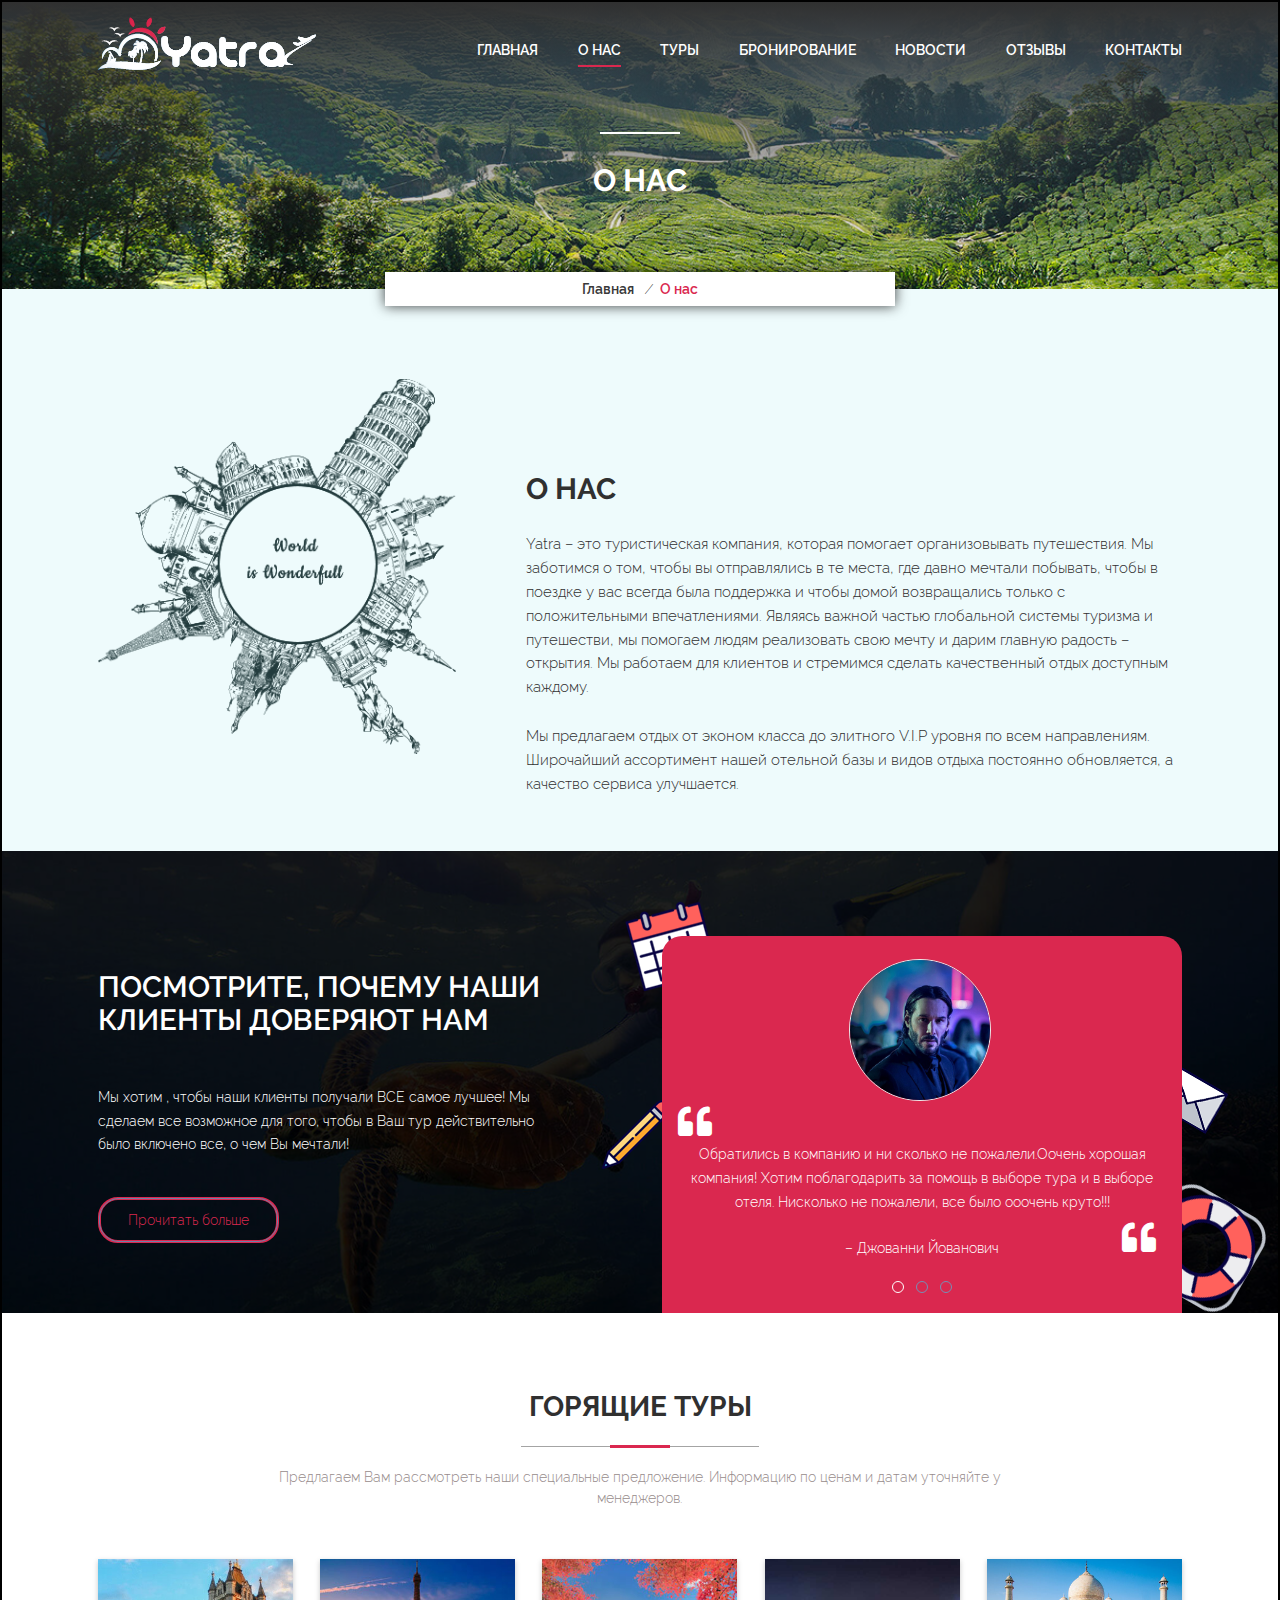
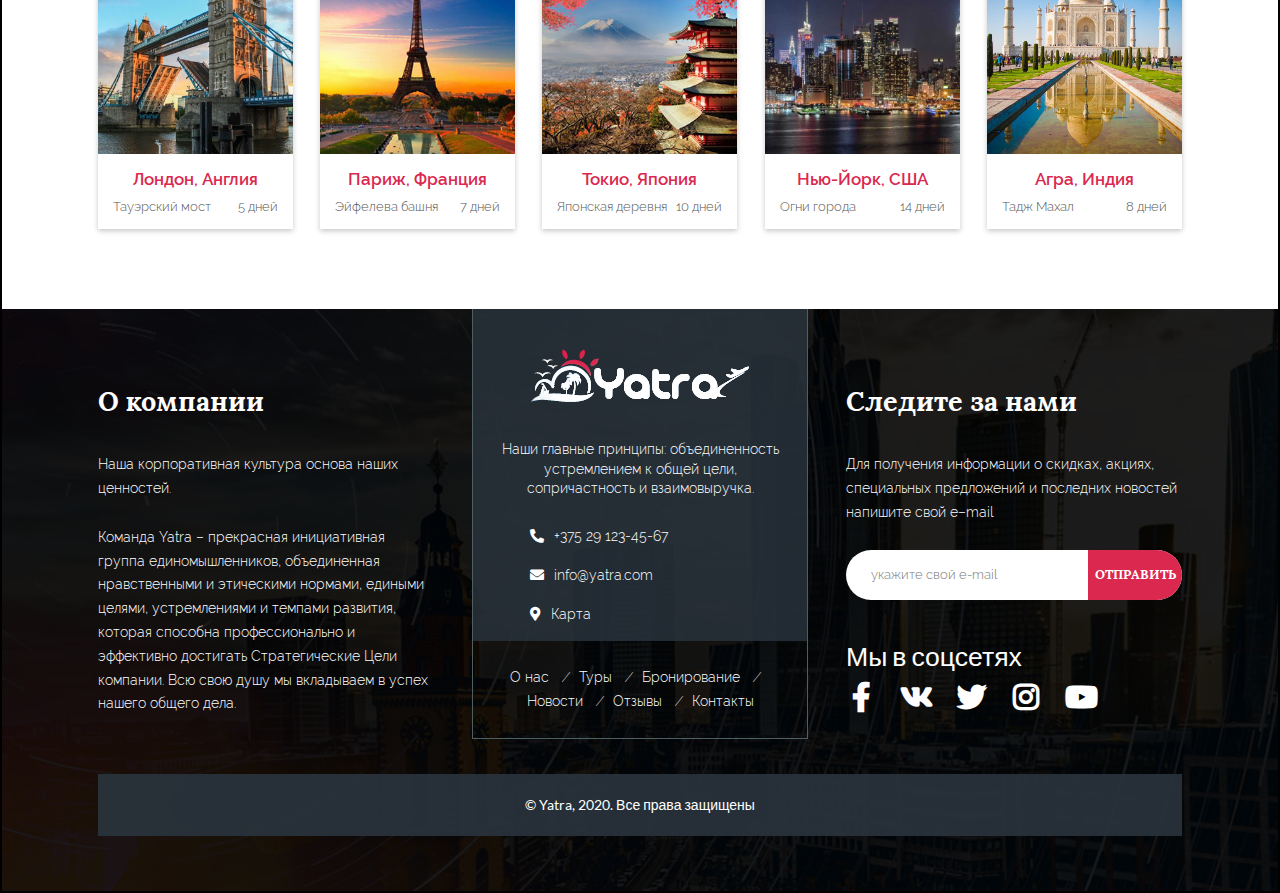
==== commit 040b6d6a: "rus" ====
--- a/about.html
+++ b/about.html
@@ -27,7 +27,7 @@
             </a>
           </div>
 
-          <ul class="main-nav__list">
+          <ul class="main-nav__list menu__close">
             <li class="main-nav__item">
               <a class="main-nav__link" href="index.html" title="Главная">Главная</a>
             </li>
@@ -51,8 +51,8 @@
             </li>
           </ul>
 
-          <button class="menu-open open">Открыть</button>
-          <button class="menu-close close">Закрыть</button>
+          <button class="menu-btn btn-on open">Открыть</button>
+          <button class="menu-btn btn-off close">Закрыть</button>
         </nav>
 
         <div class="crumbs__wrapper">
@@ -81,8 +81,8 @@
 
           <div class="info__text--wrapper">
             <h3 class="info__text--title section__title">О нас</h3>
-            <p class="info__text">Lorem Ipsum is simply dummy text of the printing and typesetting industry. Lorem Ipsum has been the industry's standard dummy text ever since the 1500s, when an unknown printer took a galley of type and scrambled it to make a type specimen book. It has survived not only five centuries, but also the leap into electronic typesetting, remaining essentially unchanged.</p>
-            <p class="info__text">It was popularised in the 1960s with the release of Letraset sheets containing Lorem Ipsum passages, and more recently  PageMaker including versions of Lorem Ipsum.</p>
+            <p class="info__text">Yatra &ndash; это туристическая компания, которая помогает организовывать путешествия. Мы заботимся о том, чтобы вы отправлялись в те места, где давно мечтали побывать, чтобы в поездке у вас всегда была поддержка и чтобы домой возвращались только с положительными впечатлениями. Являясь важной частью глобальной системы туризма и путешестви, мы помогаем людям реализовать свою мечту и дарим главную радость &ndash; открытия. Мы работаем для клиентов и стремимся сделать качественный отдых доступным каждому. </p>
+            <p class="info__text">Мы предлагаем отдых от эконом класса до элитного V.I.P уровня по всем направлениям. Широчайший ассортимент нашей отельной базы и видов отдыха постоянно обновляется, а качество сервиса улучшается.</p>
           </div>
         </div>
       </section>
@@ -91,14 +91,14 @@
         <div class="about-tour__wrapper section__wrapper">
           <div class="about-tour__promo">
             <h2 class="promo-tour__title">Посмотрите, почему наши клиенты доверяют нам</h2>
-            <p class="about-tour__text">At vero eos et accusamus et iusto odio dignissimos ducimus qui blanditiis praesentium voluptatum deleniti</p>
+            <p class="about-tour__text">Мы хотим , чтобы наши клиенты получали ВСЕ самое лучшее! Мы сделаем все возможное для того, чтобы в Ваш тур действительно было включено все, о чем Вы мечтали!</p>
             <p class="about-tour__button"><a class="about-tour__link" href="clients.html" title="Прочитать больше">Прочитать больше</a></p>
           </div>
 
           <div class="about-tour__review">
             <ul class="about-tour__review--list">
               <li class="about-tour__review--item">
-                <input type="radio" id="promo-review1" class="review-item__input" value="diving-user1" name="promo">
+                <input type="radio" id="promo-review1" class="review-item__input" value="diving-user1" name="promo" checked="">
                 <label for="promo-review1" class="review-item__label"></label>
                 <div class="review-item__user">
                   <p class="review-item__user--image">
@@ -106,7 +106,7 @@
                   </p>
 
                   <div class="review-item__user--text">
-                    <p class="review-item__user--quote">Lorem Ipsum is simply dummy text of the printing and typesetting industry. Lorem Ipsum has been the industry's standard dummy text ever since the 1500s, 
+                    <p class="review-item__user--quote">Обратились в компанию и ни сколько не пожалели.Оочень хорошая компания! Хотим поблагодарить за помощь в выборе тура и в выборе отеля. Нисколько не пожалели, все было ооочень круто!!!  
                     </p>
                     <p class="review-item__user--name">&ndash; Джованни Йованович</p>
                   </div>
@@ -114,7 +114,7 @@
               </li>
 
               <li class="about-tour__review--item">
-                <input checked="" type="radio" id="promo-review2" class="review-item__input" value="diving-user2" name="promo">
+                <input type="radio" id="promo-review2" class="review-item__input" value="diving-user2" name="promo">
                 <label for="promo-review2" class="review-item__label"></label>
                 <div class="review-item__user">
                   <p class="review-item__user--image">
@@ -122,7 +122,7 @@
                   </p>
 
                   <div class="review-item__user--text">
-                    <p class="review-item__user--quote">Lorem Ipsum is simply dummy text of the printing and typesetting industry. Lorem Ipsum has been the industry's standard dummy text ever since the 1500s, 
+                    <p class="review-item__user--quote">СПАСИБО! СПАСИБО! СПАСИБО! В очередной раз путешествие удалось, очень благодарна за то что сделали путешествие незабываемым, очень все понравилось, впечатления невозможно выразить словами. Это было прекласное путешествие &ndash; волшебство, которое увидев раз, невозможно забыть никогда, и я очень рада, что мне удалось посмотреть на эту сказку наяву. 
                     </p>
                     <p class="review-item__user--name">&ndash; Джесси Камерон</p>
                   </div>
@@ -138,7 +138,7 @@
                   </p>
 
                   <div class="review-item__user--text">
-                    <p class="review-item__user--quote">Lorem Ipsum is simply dummy text of the printing and typesetting industry. Lorem Ipsum has been the industry's standard dummy text ever since the 1500s, 
+                    <p class="review-item__user--quote">Отдыхали с супругой в январе 2020. Долго не могли решится на заказ тура онлайн. НО всё прошло замечательно. Наш менеджер Мария всё доступно объяснила, всегда была на связи. Никаких накладок не было. Так же Мария помогла с регистрацией на рейс и подобрала хорошие места. Цена и качество предоставляемые турагентством - на высоте. Так что ещё раз большое спасибо Марии, и самому турагентству. 
                     </p>
                     <p class="review-item__user--name">&ndash; Василий Вакуленко</p>
                   </div>
@@ -155,7 +155,7 @@
           <div class="hot__title--wrapper">
             <h2 class="hot__title section__title">Горящие туры</h2>
             <p class="line"><span class="line-inside"></span></p>
-            <p class="hot__text section__text">Lorem ipsum dolor sit amet, consectetuer adipiscing elit, sed diam nonummy nibh euismod tincidunt ut laoreet dolore magna aliquam erat volutpat.</p>
+            <p class="hot__text section__text">Предлагаем Вам рассмотреть наши специальные предложение. Информацию по ценам и датам уточняйте у менеджеров.</p>
           </div>
 
           <div class="hot__list--wrapper">
@@ -215,7 +215,7 @@
               <li class="hot__item">
                 <a href="#" class="hot__link">
                   <span class="hot__image--wrapper">
-                    <img class="hot__image" src="img/tour-agraba-big.jpg" alt="Агра" width="246" height="212" title="Агра">
+                    <img class="hot__image" src="img/tour-agra.jpg" alt="Агра" width="246" height="212" title="Агра">
                   </span>
                   <span class="hot__image--text">
                     <span class="hot__image--title">Агра, Индия</span>
@@ -236,10 +236,10 @@
       <div class="footer__wrapper section__wrapper">
 
         <div class="footer__about footer__item">
-          <h3 class="footer__about--title footer__title lora-font">About Company</h3>
-
-          <p class="footer__about--text">Lorem ipsum dolor sit amet, consectetur adipiscing elit, magna aliqua. Ut exercitation ullamco</p>
-          <p class="footer__about--text">Lorem ipsum dolor sit amet, consectetur adipiscing elit, sed do eiusmod tempor incididunt ut labore et dolore magna aliqua. Ut enim ad minim veniam, quis nostrud exercitation ullamco laboris nisi ut aliquip ex ea commodo consequat. Duis aute irure dolor in reprehenderit in voluptate velit esse cillum dolore </p>
+          <h3 class="footer__about--title footer__title lora-font">О компании</h3>
+
+          <p class="footer__about--text">Наша корпоративная культура основа наших ценностей.</p>
+          <p class="footer__about--text">Команда Yatra &ndash; прекрасная инициативная группа единомышленников, объединенная нравственными и этическими нормами, едиными целями, устремлениями и темпами развития, которая способна профессионально и эффективно достигать Стратегические Цели компании. Всю свою душу мы вкладываем в успех нашего общего дела.</p>
         </div>
 
         <div class="footer__contacts footer__item">
@@ -251,48 +251,51 @@
                 </a>
               </p>
 
-              <p class="footer__contacts--text">Lorem Ipsum is simply dummy text of the printing and typesetting industry.</p>
+              <p class="footer__contacts--text">Наши главные принципы: объединенность устремлением к общей цели, сопричастность и взаимовыручка.</p>
 
               <ul class="footer__contacts--list">
                 <li class="footer__contacts--item phone">+375 29 123-45-67</li>
                 <li class="footer__contacts--item mail"><a href="mailto:info@yatra.com">info@yatra.com</a></li>
-                <li class="footer__contacts--item map">Location</li>
+                <li class="footer__contacts--item map">Карта</li>
               </ul>
             </div>
 
             <ul class="footer__serv--list">
               <li class="footer__serv--item">
-                <a class="footer__serv--link" href="about.html" title="About us">About us</a>
-              </li>
-              <li class="footer__serv--item">
-                <a class="footer__serv--link" href="tours.html" title="Tours">Tours</a>
-              </li>
-              <li class="footer__serv--item">
-                <a class="footer__serv--link" href="booking.html" title="Booking">Booking</a>
-              </li>
-              <li class="footer__serv--item">
-                <a class="footer__serv--link" href="blog.html" title="Blog">Blog</a>
-              </li>
-              <li class="footer__serv--item">
-                <a class="footer__serv--link" href="reviews.html" title="Reviews">Reviews</a>
+                <a class="footer__serv--link" href="about.html" title="About us">О нас</a>
+              </li>
+              <li class="footer__serv--item">
+                <a class="footer__serv--link" href="tours.html" title="Tours">Туры</a>
+              </li>
+              <li class="footer__serv--item">
+                <a class="footer__serv--link" href="booking.html" title="Booking">Бронирование</a>
+              </li>
+              <li class="footer__serv--item">
+                <a class="footer__serv--link" href="news.html" title="News">Новости</a>
+              </li>
+              <li class="footer__serv--item">
+                <a class="footer__serv--link" href="reviews.html" title="Reviews">Отзывы</a>
+              </li>
+              <li class="footer__serv--item">
+                <a class="footer__serv--link" href="contacts.html" title="Contacts">Контакты</a>
               </li>
             </ul>
           </div>
         </div>
   
         <div class="footer__about footer__email footer__item">
-          <h3 class="footer__about--title footer__title lora-font">Join our mailing list</h3>
-          <p class="footer__about--text">Lorem ipsum dolor sit amet, consectetur adipiscing elit, magna aliqua. Ut exercitation ullamco</p>
+          <h3 class="footer__about--title footer__title lora-font">Следите за нами</h3>
+          <p class="footer__about--text">Для получения информации о скидках, акциях, специальных предложений и последних новостей напишите свой e&ndash;mail</p>
 
           <form class="footer__about--email" action="join-mail.php">
             <div class="form__about--wrapper">
-              <input id="email" class="email__addres" type="text" name="email" placeholder="Enter your email address">
-              <input class="email__button lora-font" type="submit" value="Send"> 
+              <input id="email" class="email__addres" type="text" name="email" placeholder="укажите свой e-mail">
+              <input class="email__button lora-font" type="submit" value="Отправить"> 
             </div>
           </form>
 
           <div class="footer__about--social social__list--wrapper">
-            <h4 class="social__list--title lato-font">Stay connected</h4>
+            <h4 class="social__list--title lato-font">Мы в соцсетях</h4>
             <ul class="social__list">
               <li class="social__item">
                 <a class="social__item--link facebook" href="https://facebook.com" target="_blank" rel="noopener" title="facebook"></a>
@@ -313,12 +316,12 @@
           </div>
         </div>
 
-        <p class="footer__copyright lato-font">Copyright © 2020. All Rights Reserved.</p>
+        <p class="footer__copyright lato-font">© Yatra, 2020. Все права защищены</p>
 
       </div>
 
       <div class="footer__location--wrapper location__off">
-        <iframe class="footer__location" src="https://www.google.com/maps/embed?pb=!1m18!1m12!1m3!1d4700.475081906465!2d27.520918559561448!3d53.909754700863445!2m3!1f0!2f0!3f0!3m2!1i1024!2i768!4f13.1!3m3!1m2!1s0x46dbc55f35bf3dad%3A0xaabda25bdeeb761f!2z0YPQuy4g0KHQutGA0YvQs9Cw0L3QvtCy0LAgMTQsINCc0LjQvdGB0Lo!5e0!3m2!1sru!2sby!4v1583080882488!5m2!1sru!2sby" width="600" height="450" frameborder="0" style="border:0;" allowfullscreen=""></iframe>
+        <iframe class="footer__location" src="https://www.google.com/maps/embed?pb=!1m18!1m12!1m3!1d4700.475081906465!2d27.520918559561448!3d53.909754700863445!2m3!1f0!2f0!3f0!3m2!1i1024!2i768!4f13.1!3m3!1m2!1s0x46dbc55f35bf3dad%3A0xaabda25bdeeb761f!2z0YPQuy4g0KHQutGA0YvQs9Cw0L3QvtCy0LAgMTQsINCc0LjQvdGB0Lo!5e0!3m2!1sru!2sby!4v1583080882488!5m2!1sru!2sby" width="600" height="450"></iframe>
         <button class="location__btn--off">Закрыть карту</button>
       </div>
     </footer>
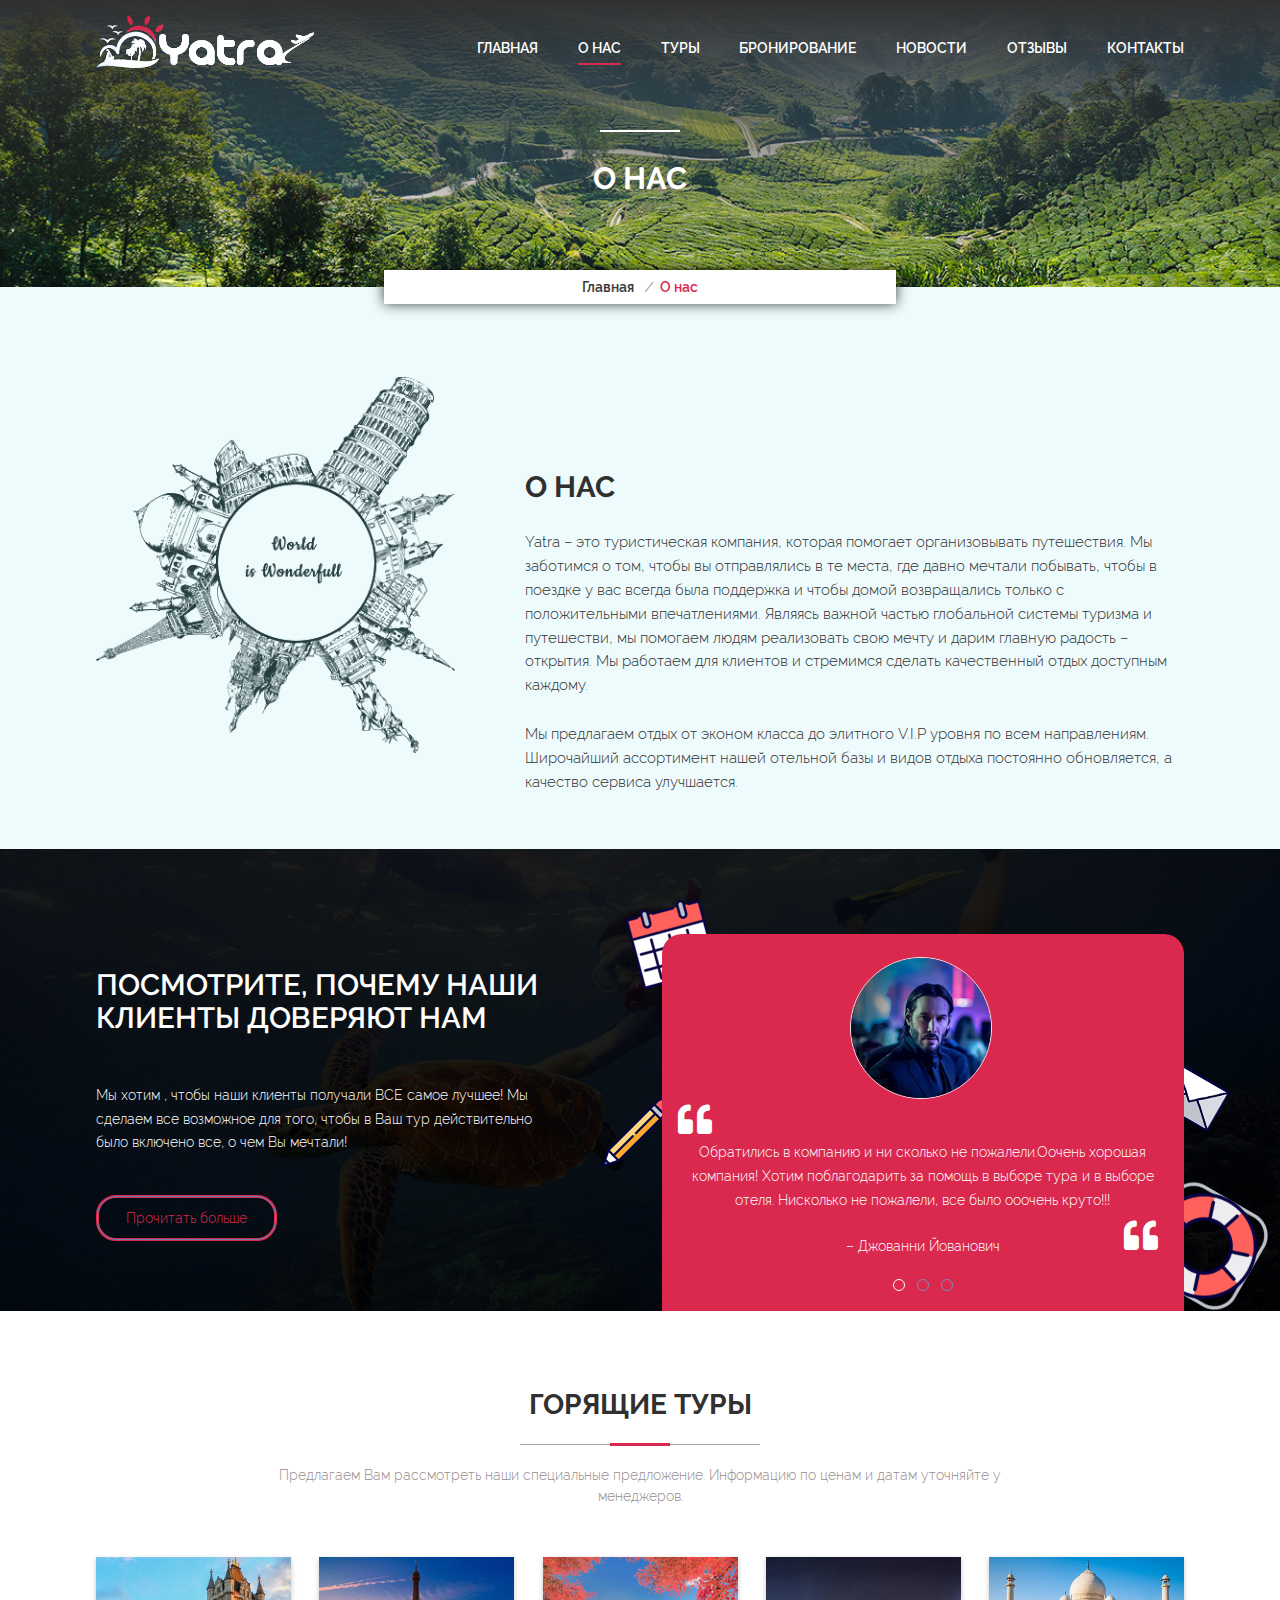
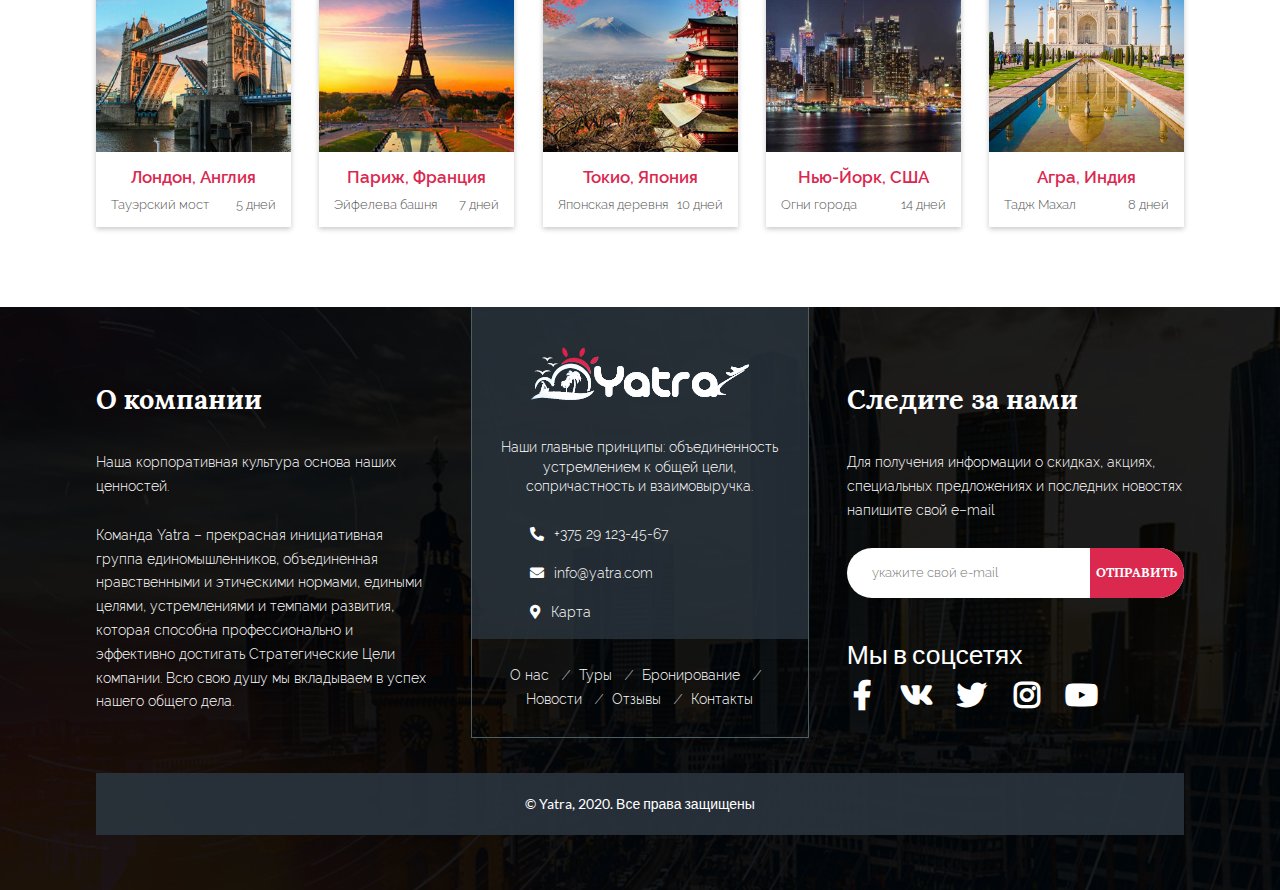
==== commit 2649336c: "fin testing" ====
--- a/about.html
+++ b/about.html
@@ -134,13 +134,13 @@
                 <label for="promo-review3" class="review-item__label"></label>
                 <div class="review-item__user">
                   <p class="review-item__user--image">
-                    <img src="img/about-diving-userJJ.jpg" alt="Клиент" width="142" height="142" title="Джордани">
+                    <img src="img/about-diving-userFV.jpg" alt="Клиент" width="142" height="142" title="Форрест">
                   </p>
 
                   <div class="review-item__user--text">
                     <p class="review-item__user--quote">Отдыхали с супругой в январе 2020. Долго не могли решится на заказ тура онлайн. НО всё прошло замечательно. Наш менеджер Мария всё доступно объяснила, всегда была на связи. Никаких накладок не было. Так же Мария помогла с регистрацией на рейс и подобрала хорошие места. Цена и качество предоставляемые турагентством - на высоте. Так что ещё раз большое спасибо Марии, и самому турагентству. 
                     </p>
-                    <p class="review-item__user--name">&ndash; Василий Вакуленко</p>
+                    <p class="review-item__user--name">&ndash; Форрест Вакуленко</p>
                   </div>
                 </div>
               </li>
@@ -285,7 +285,7 @@
   
         <div class="footer__about footer__email footer__item">
           <h3 class="footer__about--title footer__title lora-font">Следите за нами</h3>
-          <p class="footer__about--text">Для получения информации о скидках, акциях, специальных предложений и последних новостей напишите свой e&ndash;mail</p>
+          <p class="footer__about--text">Для получения информации о скидках, акциях, специальных предложениях и последних новостях напишите свой e&ndash;mail</p>
 
           <form class="footer__about--email" action="join-mail.php">
             <div class="form__about--wrapper">
--- a/css/style.min.css
+++ b/css/style.min.css
@@ -1 +1 @@
-@-webkit-keyframes menu{0%{height:0}to{height:271px;display:flex}}@keyframes menu{0%{height:0}to{height:271px;display:flex}}@media (min-width:1200px),(max-width:1400px){.info__about{background:url(../img/about-bg-blue.png) left top,#eefbfc}.info__wrapper{display:flex;justify-content:space-between;flex-flow:row nowrap;padding:90px 0 55px}.info__image{margin-right:70px;width:33%}.info__text--wrapper{flex-basis:280px;flex-grow:1;padding-top:95px;color:#303030}.info__text--wrapper .info__text--title{margin-bottom:30px;font-size:2.1rem;line-height:2.1rem;text-align:left;color:#303030}.info__text{margin-bottom:25px;font-size:1.1rem;line-height:1.7rem}.info__text:last-child{margin:0}}@media (max-width:1199px){.info__wrapper{padding:50px 0}.info__image{margin-right:25px;width:30%}.info__text--wrapper{padding-top:20px}.info__text,.info__text--wrapper .info__text--title{margin-bottom:15px;font-size:1.9rem;line-height:1.9rem}.info__text{font-size:1rem;line-height:1.5rem}}@media (max-width:767px){.info__wrapper{position:relative;padding:40px 0 20px;background:url(../img/about-world-op.png) center 30px no-repeat;background-size:auto calc(100% - 30px)}.info__image{display:none}.info__text--wrapper{padding-top:0}.info__text--wrapper .info__text--title{text-align:center}.info__text{margin-bottom:10px}}@media (min-width:1200px),(max-width:1400px){.hot{padding:80px 0;background-color:#fff}.hot__title{color:#da284f}.hot__list{display:flex;flex-flow:row nowrap;justify-content:space-between}.hot__item{flex-basis:195px;box-shadow:0 2px 5px 0 rgba(37,37,37,.25)}.hot__item:last-child{margin-right:0}.hot__link{display:block;width:100%;height:100%}.hot__link:hover{opacity:1}.hot__link:hover .hot__image{transform:scale(1.3)}.hot__link:active{opacity:.3}.hot__image--wrapper{width:100%;height:195px;display:flex;justify-content:center;overflow:hidden}.hot__image--wrapper .hot__image{display:inline-block;width:150%}.hot__image--text{display:flex;flex-wrap:wrap;justify-content:space-between;padding:15px}.hot__image--text:hover{opacity:.6}.hot__image--title{flex-basis:100%;margin-bottom:10px;font-size:1.2rem;font-weight:600;text-align:center;color:#da284f}.hot__image--days,.hot__image--name{font-size:.9rem;color:#555}}@media (max-width:1199px){.hot{padding:50px 0 30px}.hot__list{flex-wrap:wrap;justify-content:center}.hot__item{margin:0 10px 20px}}@media (max-width:767px){.hot{padding:20px 0 0}.hot__item{flex-basis:120px}.hot__image--wrapper{height:120px;border-radius:50%}.hot__image--text{padding:10px;flex-direction:column;justify-content:flex-start;align-items:center;text-align:center}.hot__image--title{min-height:2.4rem;font-size:1rem;line-height:1.2rem}.hot__image--days,.hot__image--name{font-size:.8rem}.hot__image--name{margin-bottom:5px}}@media (min-width:1200px),(max-width:1400px){.about-tour{position:relative;padding:85px 0 0;background-color:#000;background-size:cover}.about-tour::before{content:'';position:absolute;top:0;left:0;width:100%;height:100%;background:url(../img/about-diving1400.jpg) center top no-repeat;background-size:cover;z-index:10;opacity:.25}.about-tour__wrapper{position:relative;z-index:20;display:flex;flex-flow:row nowrap;justify-content:space-between}.about-tour__promo{padding:35px 0 70px;flex-basis:42%;color:#fff}.promo-tour__title{margin-bottom:50px;font-size:2.1rem;line-height:2.3rem;font-weight:600;text-transform:uppercase}.about-tour__text{margin-bottom:40px;line-height:1.7rem}.about-tour__button{width:175px}.about-tour__link{position:relative;display:flex;justify-content:center;align-items:center;width:175px;height:40px;color:#da284f;border:3px solid #da284f;border-radius:20px}.about-tour__link::before{content:'';position:absolute;left:-2px;top:-2px;width:calc(100% + 2px);height:calc(100% + 2px);border:1px solid #6d80a7;border-radius:20px}.about-tour__link:active{border-color:#fff;color:#fff;opacity:1}.about-tour__link:active::before{border-color:#da284f}.about-tour__review{position:relative;padding-bottom:20px;flex-basis:48%;color:#fff;border-top-left-radius:20px;border-top-right-radius:20px;background-color:#da284f}.about-tour__review::after,.about-tour__review::before{content:'';position:absolute;display:inline-block;z-index:-10}.about-tour__review::before{left:-60px;top:-35px;width:116px;height:268px;background:url(../img/about-diving-pic1.png) left top no-repeat;background-size:116px 268px}.about-tour__review::after{right:-85px;bottom:0;width:130px;height:250px;background:url(../img/about-diving-pic2.png) left top no-repeat;background-size:130px 250px}.review-item__user{display:none;padding-top:25px}.review-item__user--image{position:relative;left:-2px;top:-2px;margin:0 auto 40px;width:140px;height:140px;border:1px solid #ebebeb;border-radius:50%;overflow:hidden}.review-item__user--image img{width:145px;height:145px}.review-item__user--text{position:relative;text-align:center}.review-item__user--text::after,.review-item__user--text::before{position:absolute;display:block;font-family:'FontAwesome','FontAwesome 5 Free','FontAwesome 5 Free';font-size:34px;font-weight:900}.review-item__user--text::before{content:'\f10d';left:-10px;top:-40px}.review-item__user--text::after{content:'\f10d';right:0;bottom:0}.review-item__user--quote{margin-bottom:25px;line-height:1.7rem}.about-tour__review--list{display:flex;justify-content:space-between;margin:0 auto 35px;width:90%}.about-tour__review--list input{display:none}.review-item__label{position:absolute;bottom:20px;display:block;width:12px;height:12px;border:1px solid #788fb5;border-radius:50%;cursor:pointer}.review-item__label[for=promo-review1]{left:calc(50% - 30px)}.review-item__label[for=promo-review2]{left:calc(50% - 6px)}.review-item__label[for=promo-review3]{left:calc(50% + 18px)}.review-item__input:checked+.review-item__label{border-color:#fff}.review-item__input:checked+.review-item__label+.review-item__user{display:block}}@media (max-width:1199px){.about-tour{padding-top:50px}.about-tour__promo{padding:0;flex-basis:45%}.promo-tour__title{margin-bottom:30px;font-size:1.7rem;line-height:2rem}.about-tour__text{margin-bottom:20px;line-height:1.5rem}.about-tour__review{flex-basis:50%}.about-tour__review:after{right:-10%}.review-item__user--image{margin-bottom:20px}.review-item__user--text::after,.review-item__user--text::before{font-size:30px}.review-item__user--text::before{left:0;top:-35px}}@media (max-width:767px){.about-tour{padding-top:20px}.about-tour__wrapper{flex-wrap:wrap}.about-tour__promo,.about-tour__review{flex-basis:100%}.about-tour__review::after,.about-tour__review::before{display:none}.about-tour__promo{padding:0 0 25px;text-align:center}.promo-tour__title{margin-bottom:25px;font-size:1.5rem;line-height:1.8rem}.about-tour__button{margin:0 auto}}@media (min-width:1200px),(max-width:1400px){.join{background:url(../img/booking-bg-email.jpg) center top no-repeat,green;background-size:cover}.join__wrapper{padding:135px 0 145px}.join__wrapper .join__title{color:#fff}.join__wrapper .join__line{margin-bottom:40px;background-color:#fff}.join__form--wrapper{text-align:center}.join__button,.join__input{display:inline-block;height:50px;line-height:1.2rem;border:0}.join__input{padding:0 0 0 20px;width:450px;font-size:1rem;border-top-left-radius:3px;border-bottom-left-radius:3px;background:url(../img/mail-full.png) 97% center no-repeat,#fff}.join__input:active,.join__input:focus{background-image:none}.join__input::-webkit-input-placeholder{color:#727272}.join__input::-moz-placeholder{color:#727272}.join__input:-ms-input-placeholder,.join__input::-ms-input-placeholder{color:#727272}.join__input::placeholder{color:#727272}.join__button{margin-left:-5px;width:130px;font-size:1.2rem;font-weight:600;text-transform:uppercase;color:#fff;border-top-right-radius:3px;border-bottom-right-radius:3px;background-color:#da284f;cursor:pointer}.join__button:hover{background-color:#da4465}.join__button:active{background-color:#b32645}}@media (max-width:1199px){.join__wrapper{padding:50px 0}.join__input{width:350px}}@media (max-width:767px){.join__wrapper{padding:20px 0}.join__input{padding-left:10px;width:70%;font-size:.95rem;background-image:none}.join__button{width:25%;font-size:.9rem}}@media (min-width:1200px),(max-width:1400px){.partners{background-color:#fff}.partners__wrapper{padding:90px 0 70px}.partners__list{display:flex;flex-wrap:wrap}.partners__item{display:flex;justify-content:center;align-items:center;margin-right:2.5%;margin-bottom:20px;padding:20px;flex-basis:18%;min-height:80px;box-sizing:border-box;background-color:#f9f9f9}.partners__item:nth-child(5n){margin-right:0}.partners__image{max-width:100%;max-height:60px}.partners__link{display:block;width:100%}.partners__link:hover{opacity:1;transform:scale(1.2)}.partners__link:active{opacity:.6;transform:scale(.8)}}@media (max-width:1199px){.partners__wrapper{padding:50px 0}.partners__item{flex-basis:23.5%;margin-right:2%}.partners__item:nth-child(5n){flex-basis:23.5%;margin-right:2%}.partners__item:nth-child(4n){margin-right:0}}@media (max-width:767px){.partners__wrapper{padding:20px 0}.partners__item{flex-basis:32%}.partners__item:nth-child(4n),.partners__item:nth-child(5n){flex-basis:32%;margin-right:2%}.partners__item:nth-child(3n){margin-right:0}}body{margin:0 auto;color:#000;border-width:2px;border-style:solid;background-color:#add8e6}::-moz-selection{background-color:#da4465;color:#fff}::selection{background-color:#da4465;color:#fff}h1,h2,h3,h4,h5,h6,p,ul{margin:0;padding:0}ul{list-style:none}a{text-decoration:none;color:inherit}img{width:100%;height:auto;border-style:none}button,input,label,textarea{outline:0;box-sizing:border-box}textarea{resize:none}a:hover{opacity:.6}a:active{opacity:.3}.visuallyhidden{position:absolute;width:1px;height:1px;margin:-1px;border:0;padding:0;white-space:nowrap;-webkit-clip-path:inset(100%);clip-path:inset(100%);clip:rect(0 0 0 0);overflow:hidden}.button{width:100%;text-transform:uppercase;color:#fff;border:0;background-color:#da284f;cursor:pointer;outline:0}.button:hover{background-color:#da4465}.button:active{background-color:#b32645;color:rgba(255,255,255,.6)}.form-none{width:100%;height:100px}.hidden{display:none}@media (min-width:1200px),(max-width:1400px){body{max-width:1400px;border-color:#000}.section__wrapper{margin:0 auto;width:85%}}@media (max-width:1199px){body{max-width:1199px;border-color:#00f}.section__wrapper{width:90%}}@media (max-width:767px){body{min-width:320px;max-width:767px;border:2px solid #ff0}.section__wrapper{width:95%}}@media (min-width:1200px),(max-width:1400px){.contact-form{background:url(../img/contacts-bg-section.jpg) center top no-repeat,#b1b5aa;background-size:cover}.contact-form__wrapper{padding:80px 0 70px}.contact-form__title--wrapper,.contact__user-form--wrapper{width:48%}.contact-form__title--wrapper{margin-bottom:35px}.contact-form__title{margin-bottom:30px;font-size:2.1rem;font-weight:600;text-transform:uppercase;color:#fff}.contact-form__title--text{line-height:1.5rem;color:#f2e2e2}.contact__user-form--list{display:flex;flex-direction:column}.contact__user-form--item{margin-bottom:15px}.contact__user-form--item:nth-last-child(2){margin-bottom:35px}.contact__user-form--item:last-child{margin-bottom:0}.contact__user-form--item input[type=text],.contact__user-form--item textarea{padding:16px 20px 14px;width:100%;border:1px solid #da284f}.contact__user-form--item textarea{background-color:transparent}.contact__user-form--item input[type=text]::-webkit-input-placeholder,.contact__user-form--item textarea::-webkit-input-placeholder{color:#fff}.contact__user-form--item input[type=text]::-moz-placeholder,.contact__user-form--item textarea::-moz-placeholder{color:#fff}.contact__user-form--item input[type=text]:-ms-input-placeholder,.contact__user-form--item input[type=text]::-ms-input-placeholder,.contact__user-form--item textarea:-ms-input-placeholder,.contact__user-form--item textarea::-ms-input-placeholder{color:#fff}.contact__user-form--item input[type=text]::placeholder,.contact__user-form--item textarea::placeholder{color:#fff}.contact__user-form--item input[type=text]{color:#fff;background-color:transparent}.contact__user-form--item .contact-text{height:100px}.contact__user-form--item input[type=submit]{width:190px;height:45px;background-color:#da284f;color:#fff;text-transform:uppercase;border:0;border-radius:3px;cursor:pointer}.contact__user-form--item input[type=submit]:hover{opacity:.6}.contact__user-form--item input[type=submit]:active{font-weight:700;color:#da284f;background-color:#fff;opacity:1}}@media (max-width:1199px){.contact-form__wrapper{padding:50px 0}.contact-form__title--wrapper{margin-bottom:30px}.contact-form__title{margin-bottom:15px;font-size:1.8rem}.contact__user-form--item :nth-last-child(2){margin-bottom:25px}}@media (max-width:767px){.contact-form__wrapper{padding:30px 0}.contact-form__title--wrapper,.contact__user-form--wrapper{margin-left:auto;margin-right:auto;width:80%}.contact__user-form--item:nth-last-child(2){margin-bottom:20px}.contact__user-form--item input[type=text],.contact__user-form--item textarea{padding:15px 10px}}@media (min-width:1200px),(max-width:1400px){.contacts{background-color:#fff}.contacts__wrapper{padding:90px 0 80px}.contacts__list{display:flex;justify-content:space-between}.contacts__item{flex-basis:32%;margin-right:2%;padding:5px;border:1px solid #c5bcbc;box-sizing:border-box}.contacts__item:last-child{margin-right:0}.contacts__item--wrapper{border:1px dashed #c5bcc5;height:100%}.contacts__logo{margin:-10px auto 25px;width:115px;height:62px;font-size:24px;text-align:center;line-height:62px;color:#fff;border-bottom-left-radius:20px;border-bottom-right-radius:20px;background-color:#da284f}.contacts__title,.contacts__value{margin-bottom:25px;text-transform:uppercase;text-align:center}.contacts__title{font-size:1.4rem;font-weight:600;color:#da284f}.contacts__value{line-height:1.5rem;color:#737373}}@media (max-width:1199px){.contacts__wrapper{padding:50px 0}.contacts__value{padding:0 20px}.contacts__logo,.contacts__title,.contacts__value{margin-bottom:15px}}@media (max-width:767px){.contacts__wrapper{padding:40px 0 20px}.contacts__list{flex-wrap:wrap;margin:0 auto;width:60%}.contacts__item{flex-basis:100%;margin-right:0;margin-bottom:20px}}@media (min-width:1200px),(max-width:1400px){.guides{background-color:#fff}.guides__wrapper{padding:70px 0 90px}.guides__list{display:flex;justify-content:space-between}.guides__item{width:32%;border-radius:20px}.guides__image--wrapper{overflow:hidden;border-radius:20px;height:250px;display:flex;justify-content:center}.guides__image--wrapper .guides__image{height:120%;width:auto}.guides__info--wrapper{position:relative;margin-top:-10px;padding-bottom:10px;background-color:rgba(32,74,231,.5);border-radius:20px}.guides__info{margin-top:-10px;padding:20px;color:#fff;background-color:#da284f;border-radius:20px}.guides__name{margin-bottom:10px;font-size:1.2rem;font-weight:600}.guides__pos{margin-bottom:15px;font-size:.8rem}.guides__contacts{z-index:200}.guides__contacts--button,.guides__contacts--info{position:absolute;bottom:-13px;background-color:#fff;box-shadow:0 0 23px 0 rgba(0,0,0,.25)}.guides__contacts--button{left:30px;width:48px;height:48px;font-size:0;border:0;border-radius:50%;cursor:pointer;z-index:20}.guides__contacts--button::before{content:'';position:absolute;left:calc(50% - 8px);top:calc(50% - 6px);width:10px;height:10px;border-top:3px solid #da284f;border-right:3px solid #da284f;transform:rotate(45deg)}.guides__contacts--button:hover{background-color:#e4e4e4}.guides__contacts--button:active{background-color:#da284f;border:2px solid #fff}.guides__contacts--button:active::before{border-color:#fff}.guides__contacts--info{display:none;align-items:center;flex-wrap:wrap;left:10px;padding:4px 20px;width:200px;height:40px;font-size:1rem;color:#000;border-radius:10px;z-index:10}}@media (max-width:1199px){.guides__wrapper{padding:50px 0}.guides__image--wrapper{height:200px}.guides__info{padding:10px 10px 20px}.guides__name{font-size:1rem}.guides__contacts--info{left:0;width:calc(85% - 40px);font-size:.9rem}}@media (max-width:767px){.guides__wrapper{padding:30px 0}.guides__list{margin:0 auto;min-width:280px;max-width:300px;flex-wrap:wrap}.guides__item{border:1px dashed red;flex-basis:100%;margin-bottom:40px;box-sizing:border-box}.guides__item:last-child{margin-bottom:10px}}@media (min-width:1200px),(max-width:1400px){.crumbs__wrapper{position:absolute;bottom:-17px;left:calc(50% - 20%);margin:0 auto;width:40%;height:34px;background:#fff;z-index:200;box-shadow:0 0 13px 0 rgba(0,0,0,.75)}.crumbs__list{display:flex;justify-content:center;align-items:center;height:100%}.crumbs__item::after{content:'\2044';margin:0 10px}.crumbs__item:last-child::after{display:none}.crumbs__link{font-weight:600;color:#393939}.crumbs__link.current{color:#da284f}}@media (max-width:767px){.crumbs__wrapper{left:calc(50% - 30%);width:60%;min-height:30px;display:block}}@font-face{font-family:"Raleway";font-weight:400;font-style:normal;font-display:swap;src:url(../fonts/Raleway/Raleway-Regular.woff) format("woff"),url(../fonts/Raleway/Raleway-Regular.woff2) format("woff2")}@font-face{font-family:"Raleway";font-weight:400;font-style:italic;font-display:swap;src:url(../fonts/Raleway/Raleway-Italic.woff) format("woff"),url(../fonts/Raleway/Raleway-Italic.woff2) format("woff2")}@font-face{font-family:"Raleway";font-weight:lighter;font-style:normal;font-display:swap;src:url(../fonts/Raleway/Raleway-Light.woff) format("woff"),url(../fonts/Raleway/Raleway-Light.woff2) format("woff2")}@font-face{font-family:"Raleway";font-weight:lighter;font-style:italic;font-display:swap;src:url(../fonts/Raleway/Raleway-LightItalic.woff) format("woff"),url(../fonts/Raleway/Raleway-LightItalic.woff2) format("woff2")}@font-face{font-family:"Raleway";font-weight:700;font-style:normal;font-display:swap;src:url(../fonts/Raleway/Raleway-Bold.woff) format("woff"),url(../fonts/Raleway/Raleway-Bold.woff2) format("woff2")}@font-face{font-family:"Raleway";font-weight:400;font-style:italic;font-display:swap;src:url(../fonts/Raleway/Raleway-BoldItalic.woff) format("woff"),url(../fonts/Raleway/Raleway-BoldItalic.woff2) format("woff2")}@font-face{font-family:"Raleway";font-weight:200;font-style:normal;font-display:swap;src:url(../fonts/Raleway/Raleway-ExtraLight.woff) format("woff"),url(../fonts/Raleway/Raleway-ExtraLight.woff2) format("woff2")}@font-face{font-family:"Raleway";font-weight:200;font-style:italic;font-display:swap;src:url(../fonts/Raleway/Raleway-ExtraLightItalic.woff) format("woff"),url(../fonts/Raleway/Raleway-ExtraLightItalic.woff2) format("woff2")}@font-face{font-family:"Raleway";font-weight:600;font-style:normal;font-display:swap;src:url(../fonts/Raleway/Raleway-SemiBold.woff) format("woff"),url(../fonts/Raleway/Raleway-SemiBold.woff2) format("woff2")}@font-face{font-family:"Raleway";font-weight:600;font-style:italic;font-display:swap;src:url(../fonts/Raleway/Raleway-SemiBoldItalic.woff) format("woff"),url(../fonts/Raleway/Raleway-SemiBoldItalic.woff2) format("woff2")}@font-face{font-family:"Lora";font-weight:700;font-style:normal;font-display:swap;src:url(../fonts/Lora/Lora-Bold.woff) format("woff"),url(../fonts/Lora/Lora-Bold.woff2) format("woff2")}@font-face{font-family:"Lora";font-weight:700;font-style:italic;font-display:swap;src:url(../fonts/Lora/Lora-BoldItalic.woff) format("woff"),url(../fonts/Lora/Lora-BoldItalic.woff2) format("woff2")}@font-face{font-family:"Lato";font-weight:400;font-style:normal;font-display:swap;src:url(../fonts/Lato/Lato-Regular.woff) format("woff"),url(../fonts/Lato/Lato-Regular.woff2) format("woff2")}html{font-size:14px}input::-webkit-input-placeholder,textarea::-webkit-input-placeholder{font-family:'Raleway',Arial,Helvetica,sans-serif}input::-moz-placeholder,textarea::-moz-placeholder{font-family:'Raleway',Arial,Helvetica,sans-serif}input:-ms-input-placeholder,input::-ms-input-placeholder,textarea:-ms-input-placeholder,textarea::-ms-input-placeholder{font-family:'Raleway',Arial,Helvetica,sans-serif}body,input,input::placeholder,textarea,textarea::placeholder{font-family:'Raleway',Arial,Helvetica,sans-serif}.deals__price,.lora-font{font-family:'Lora',Arial,Helvetica,sans-serif}.lato-font{font-family:'Lato',Arial,Helvetica,sans-serif}@media (min-width:1200px),(max-width:1400px){.footer{position:relative;padding:0 0 55px;background-color:#000}.footer::before{content:'';position:absolute;top:0;left:0;width:100%;height:100%;background:url(../img/bg-index-footer1400.jpg) center top no-repeat;background-size:cover;opacity:.11}.footer__wrapper{display:flex;flex-flow:row wrap;justify-content:space-between;color:#fff}.footer__wrapper *{z-index:10}.footer__item{margin-bottom:35px;width:31%}.footer__about,.footer__social{padding-top:75px}.footer__about--title,.footer__social--title{padding:0;margin:0 0 35px;font-size:1.9rem}.footer__about--text,.footer__social--text{margin-bottom:25px;line-height:1.7rem}.footer__about--text:last-child,.footer__contacts--item:last-child,.footer__social--text:last-child{margin-bottom:0}.footer__contacts--wrapper{border:1px solid #4e5f64;border-top:none}.footer__contacts--data{padding:40px 0 20px;background-color:rgba(41,51,61,.82)}.footer__contacts--logo{margin:0 auto 35px;width:65%}.footer__contacts--text{margin-bottom:30px;padding:0 20px;line-height:1.4rem;text-align:center}.footer__contacts--list{margin:0 auto;width:220px}.footer__contacts--item{line-height:1rem;margin-bottom:25px;color:#fff}.footer__contacts--item::before{margin-right:10px;font-family:'FontAwesome','Font Awesome 5 Free','Font Awesome 5 Brands';display:inline-block;font-weight:900}.footer__contacts--item.phone::before{content:'\f879'}.footer__contacts--item.mail:hover::before{opacity:.6;cursor:pointer}.footer__contacts--item.mail::before{content:'\f0e0'}.footer__contacts--item.map{cursor:pointer}.footer__contacts--item.map:hover{opacity:.6}.footer__contacts--item.mail:active::before,.footer__contacts--item.map:active{opacity:.3}.footer__contacts--item.map::before{content:'\f3c5'}@-webkit-keyframes map{0%{top:-600px}35%{top:100px}50%{top:-100px}to{top:30px}}@keyframes map{0%{top:-600px}35%{top:100px}50%{top:-100px}to{top:30px}}.footer__location--wrapper{position:absolute;left:10%;top:30px;width:80%;height:300px;z-index:20}.footer__location--wrapper .footer__location{width:100%;height:100%}input{position:relative;z-index:100}.location__on{display:block;-webkit-animation:map 2s ease-out 1;animation:map 2s ease-out 1}.location__off{display:none;top:-600px}.location__btn--off{position:absolute;right:-35px;top:-15px;width:30px;height:30px;font-size:0;border:2px solid #fff;border-radius:50%;cursor:pointer}.location__btn--off::before,.location__btn--off:after{content:'';position:absolute;left:12px;top:2px;width:2px;height:20px;background-color:#fff}.location__btn--off::before{transform:rotate(45deg)}.location__btn--off::after{transform:rotate(-45deg)}.location__btn--off:hover{opacity:.6}.location__btn--off:active{opacity:1;background-color:#fff;border-color:#da284f}.location__btn--off,.location__btn--off:active::after,.location__btn--off:active::before{background-color:#da284f}.footer__serv--list{display:flex;flex-flow:row wrap;justify-content:center;padding:25px 20px}.footer__serv--item{margin-right:12px;line-height:1.7rem}.footer__serv--item::after{content:'\2044';margin-left:12px}.footer__serv--item:last-child,.footer__serv--item:last-child::after{margin:0}.footer__serv--item:last-child::after{display:none}.form__about--wrapper{position:relative;margin-bottom:40px}.email__addres{display:block;padding:0 25px;width:100%;height:50px;font-size:.9rem;border:0;border-radius:25px}.email__button{position:absolute;top:0;right:0;width:28%;height:50px;border:0;border-top-right-radius:25px;border-bottom-right-radius:25px;background-color:#da284f;text-transform:uppercase;color:#fff;cursor:pointer}.email__button:hover{background-color:#da4465}.email__button:active{background-color:#b32645;color:rgba(255,255,255,.6)}.social__list--title{margin-bottom:10px;font-size:1.9rem;font-weight:400}.social__list{display:flex;flex-flow:row wrap}.social__item{margin-right:25px;margin-bottom:10px}.social__item:last-child{margin:0}.social__item--link{display:flex;justify-content:center;align-items:center;width:30px;height:30px}.social__item--link::before{font-family:'Font Awesome','Font Awesome 5 Free','Font Awesome 5 Brands';font-size:2.1rem;font-weight:900}.social__item--link:hover::before{transform:scale(1.3)}.social__item--link:active::before{transform:scale(.7)}.social__item--link.facebook::before{content:'\f39e'}.social__item--link.twitter::before{content:'\f099'}.social__item--link.instagram::before{content:'\f16d'}.social__item--link.youtube::before{content:'\f167'}.social__item--link.vkontakte::before{content:'\f189'}.footer__copyright{width:100%;line-height:62px;text-align:center;background-color:rgba(41,51,61,.92)}}@media (max-width:1199px){.footer{padding-bottom:20px}.footer__item{margin-bottom:20px}.footer__about,.footer__social{padding-top:50px}.footer__about--title,.footer__social--title{margin-bottom:20px;font-size:1.5rem}.footer__about--text,.footer__social--text{margin-bottom:15px;line-height:1.5rem}.footer__contacts--data{padding-top:20px}.footer__contacts--logo{margin-bottom:20px;width:220px}.footer__contacts--text{margin-bottom:20px;line-height:1.2rem}.footer__contacts--list{width:80%}.footer__contacts--item{margin-bottom:15px}.footer__serv--list{padding:10px 0}.footer__serv--item{line-height:1.5rem}.form__about--wrapper{margin-bottom:20px}.email__addres{padding:0 10px}.email__button{width:25%}.social__list--title{font-size:1.5rem}.social__list{margin-bottom:0}}@media (max-width:767px){.footer__wrapper{flex-direction:column}.footer__item{width:100%}.footer__about{display:none}.footer__contacts--wrapper{border:0}.footer__email{display:block;margin:0 auto;padding:0;width:85%}.social__list{justify-content:center;margin-bottom:20px}.social__list--title{text-align:center}}@media (min-width:1200px),(max-width:1400px){.header{position:relative;background:url(../img/bg-index-header1400.jpg) center top no-repeat,#add8e6;background-size:cover;padding-bottom:1px}.header::before{content:'';position:absolute;left:0;top:0;width:100%;height:260px;background-image:linear-gradient(to bottom,#303030,transparent)}.main-nav,.main-nav__list{display:flex;justify-content:space-between}.main-nav{position:relative;height:70px;margin-bottom:230px;z-index:10}.main-nav__list{width:65%}.main__logo{width:218px}.main__logo .main__link{display:inline-block;margin-top:15px;border-color:#000}.main__logo .main__link:hover{opacity:.6}.main__logo .main__link:active{opacity:.3}.main-nav__link{display:inline-block;margin-top:40px;font-weight:600;text-transform:uppercase;color:#fff;cursor:pointer}.main-nav__link:hover{color:#da284f}.main-nav__link:active{opacity:.8}.current .main-nav__link::after{content:'';display:block;margin-top:7px;width:100%;height:2px;background-color:#da284f}.intro{margin-bottom:200px}.intro__text{display:inline-block;margin-bottom:5px;padding:15px 20px 13px;font-size:1.4rem;font-weight:600;color:#fff;background-color:rgba(218,40,79,.85)}.intro__text:last-child{margin:0}.agency,.welcome{padding-bottom:10px}.welcome{padding-top:12px;font-size:2.5rem}.agency{padding-top:11px;font-size:3rem}.close,.open{display:none}}@media (max-width:1199px){.header{padding-bottom:1px}.header::before{height:150px}.main-nav{margin-bottom:100px;height:55px}.main__logo{width:200px;margin-right:10px}.current .main-nav__link::after,.main__logo .main__link{margin-top:5px}.main-nav__link{margin-top:20px;font-size:.9rem}.intro{margin-bottom:100px}}@media (max-width:767px){.header{padding-bottom:1px;background-position-y:bottom}.main-nav{flex-direction:column;height:auto;margin-bottom:20px}.main-nav__list{margin:0 auto;padding-top:5px;overflow:hidden;display:none;flex-direction:column;width:150px;height:266px;background-color:rgba(0,0,0,.5);border-radius:20px}.menu__open{display:flex;-webkit-animation:menu 1s 1 linear;animation:menu 1s 1 linear}.current .main-nav__link::after,.menu__close{display:none}.main-nav__item{margin:0}.main__logo{margin:0 auto 10px}.main-nav__link{margin:-2px 0 0;width:100%;line-height:40px;text-align:center}.intro{text-align:center;margin-bottom:20px}.intro__text{position:relative;font-size:1.2rem;text-align:center}.intro__text:last-child{display:none}.welcome{font-size:2rem}.agency{font-size:2.5rem;margin-bottom:40px}.close,.open{position:absolute;top:15px;right:10px;width:40px;height:30px;background-color:transparent;border:0;font-size:0;outline:0;cursor:pointer}.close:hover,.open:hover{opacity:.6}.close:active,.open:active{opacity:.3}.open{display:block;background-image:linear-gradient(to bottom,transparent 0,transparent 5px,#fff 5px,#fff 9px,transparent 9px,transparent 14px,#fff 14px,#fff 18px,transparent 18px,transparent 23px,#fff 23px,#fff 27px,transparent 27px)}.close{display:none}.close::after,.close::before{content:'';position:absolute;top:0;left:17px;display:block;width:4px;height:100%;background-color:#fff}.close::before{transform:rotate(45deg)}.close::after{transform:rotate(-45deg)}.btn-on{display:block}.btn-off{display:none}}@media (min-width:1200px),(max-width:1400px){.clients{padding:70px 0 80px;background-color:#fff}.clients__wrapper .popular__text{margin-bottom:85px}.happy-clients__list--wrapper{position:relative}.happy-clients__data,.happy-clients__list{display:flex}.happy-clients__list{flex-flow:row nowrap;justify-content:space-between}.clients-button{position:absolute;top:calc(50% - 7px);width:10px;height:10px;font-size:0;border-top:3px solid #000;border-left:3px solid #000;cursor:pointer}.clients-button:hover{border-color:gray}.clients-button:active{border-color:#000;border-width:4px}.clients-button.clients__back{left:-35px;transform:rotate(-45deg)}.clients-button.clients__back:active{left:-36px}.clients-button.clients__forward{right:-35px;transform:rotate(135deg)}.clients-button.clients__forward:active{right:-36px}.happy-clients__item{box-sizing:border-box;display:flex;justify-content:space-between;width:49%;min-height:300px;align-items:flex-start}.happy-clients__item:nth-child(2n){flex-direction:row-reverse}.happy-clients__item:nth-child(2n) .happy-clients__data{margin-left:20px;margin-right:0}.happy-clients__data{margin-right:20px;padding-top:50px;width:200px;flex-flow:column nowrap;justify-content:flex-end;flex-grow:1}.happy-clients__image{width:225px;height:300px;background-position:center bottom;background-repeat:no-repeat,repeat-x}.happy-clients__image.client-1{background-image:url(../img/client-1.png),linear-gradient(to top,#c4c4c4,#fff 70%);background-size:contain}.happy-clients__image.client-2{background-image:url(../img/client-2.png),linear-gradient(to top,#c4c4c4,#fff 70%);background-size:contain}.happy-clients__quote{margin-bottom:25px;width:45px;height:41px;background:url(../img/quote.png) center no-repeat;background-size:100%}.happy-clients__name{padding:0;margin:0 0 8px;font-size:1.3rem}.happy-clients__job{margin-bottom:17px;font-size:1.1rem}.happy-clients__text{font-size:1.1rem;line-height:1.7rem}}@media (max-width:1199px){.clients{padding:50px 0}.clients__wrapper .popular__text{margin-bottom:50px}.clients-button.clients__back{left:-25px}.clients-button.clients__back:active{left:-26px}.clients-button.clients__forward{right:-25px}.clients-button.clients__forward:active{right:-26px}.happy-clients__item{min-height:225px}.happy-clients__item:last-child .happy-clients__data{margin-left:10px}.happy-clients__data{margin-right:10px;padding-top:0;width:100px;flex-grow:1}.happy-clients__image{width:150px;height:225px}.happy-clients__job,.happy-clients__name,.happy-clients__quote{margin-bottom:10px}.happy-clients__name{font-size:1.2rem}.happy-clients__job,.happy-clients__text{font-size:1rem;line-height:1.5rem}}@media (max-width:767px){.clients{padding:25px 0}.clients__wrapper .popular__text{margin-bottom:25px}.happy-clients__list{margin:0 auto;width:85%}.happy-clients__item{display:none}.clients__current{display:flex;flex-direction:row-reverse;width:100%;min-height:auto}.clients__current .happy-clients__data{margin-left:15px;margin-right:0}.happy-clients__image{width:150px;height:150px;border-radius:50%;border:2px solid #da284f}.happy-clients__quote{display:none}.clients-button.clients__back{left:5px}.clients-button.clients__back:active{left:4px}.clients-button.clients__forward{right:5px}.clients-button.clients__forward:active{right:4px}}@media (min-width:1200px),(max-width:1400px){.deals{padding:75px 0 85px;background:url(../img/bg-index-deals1400.jpg) center top no-repeat,#000;background-size:cover}.deals .deals__text,.deals .deals__title{color:#fff}.deals__list--wrapper{position:relative}.deals__list{display:flex;flex-flow:row nowrap;justify-content:space-between}.deals__item{position:relative;display:flex;flex-flow:column nowrap;padding:10px 10px 35px;width:calc(30% - 20px);background-color:#fff}.deals__item::after,.deals__item::before{content:'';position:absolute;background-color:#fff;z-index:-1}.deals__item::before{top:10px;left:0;width:50%;height:99%;transform:rotate(-3deg)}.deals__item::after{top:0;right:0;width:94%;height:50%;transform:rotate(3deg)}.deals__image,.deals__item,.deals__stars,.deals__tour--link,.deals__tour--text,.deals__tour--title,.stars__label{z-index:100}.deals__image{position:relative;overflow:hidden;margin-bottom:15px}.deals__image .deals__image--item{margin-left:-2.5%;width:105%;display:block}.deals__price{position:absolute;bottom:-52px;left:calc(50% - 51px);padding-top:20px;width:102px;height:82px;border-radius:50%;background-color:#da284f;font-size:1.3rem;text-align:center;font-weight:700;color:#fff}.deals__stars{margin:0 auto 25px;display:flex;flex-flow:row-reverse nowrap;justify-content:center}.deals__stars input{display:none}.stars__label{padding:0 2px;font-size:0;width:15px;height:15px;display:inline-block;cursor:pointer}.stars__label::before{content:'\f005';font-family:'Font Awesome 5 Free','Font Awesome 5 Brands';display:block;font-size:15px;color:#ffc63f}.stars__label:first-child{margin-right:0}input[type=radio]:checked+.stars__label,input[type=radio]:checked+.stars__label~.stars__label{font-weight:700}.deals__tour--title{margin-bottom:30px;font-size:1.5rem;line-height:1.6rem;text-align:center;color:#da284f}.deals__tour--text{margin-bottom:25px;font-size:1.1rem;line-height:1.5rem;text-align:center;color:#303030}.deals__tour--link{margin:auto auto 0;width:60%;align-content:flex-end}.deals__tour--link .tour-link{display:inline-block;width:100%;line-height:37px;font-size:1.1rem;text-align:center;color:#fff;background-color:#da284f}.deals__tour--link .tour-link:hover{background-color:#da4465}.deals__tour--link .tour-link:active{background-color:#b32645}.back,.forward{position:absolute;top:calc(50% - 25px);width:50px;height:50px;font-size:0;border-radius:50%;border:4px solid #fff;background-color:#005294;cursor:pointer;z-index:100}.back::after,.back::before,.forward::after,.forward::before{content:'';position:absolute}.back::before,.forward::before{top:calc(50% - 2px);left:calc(50% - 10px);width:20px;height:4px;background-color:#fff}.back:hover,.forward:hover{background-color:#012d52}.back:active,.forward:active{background-color:#fff;border-color:#013864}.back:active::before,.forward:active::before{background-color:#005294;border-color:#005294}.back{left:-25px}.back::after,.forward::after{top:calc(50% - 6px);border:6px solid transparent}.back::after{left:2px;border-right-color:#fff}.back:active::after{border-right-color:#005294}.forward{right:-25px}.forward::after{right:2px}.forward::after,.forward:hover::after{border-left-color:#fff}.forward:active::after{border-left-color:#005294}}@media (max-width:1199px){.deals{padding:50px 0}.deals__item{padding:5px 5px 20px;width:calc(30% - 10px)}.deals__item::before{top:7px;left:5px}.deals__item::after{right:0}.deals__price{bottom:-40px;left:calc(50% - 40px);width:80px;height:60px;font-size:1rem}.deals__stars{margin-bottom:15px}.deals__tour--title{margin:0 auto 20px;width:75%;font-size:1.2rem;line-height:1.3rem}.deals__tour--text{margin-bottom:20px;font-size:1rem;line-height:1.4rem}.back,.forward{top:calc(50% - 20px);width:40px;height:40px}.back{left:-20px}.back::after{left:-2px}.forward{right:-20px}.forward::after{right:-2px}}@media (max-width:767px){.deals{padding:25px 0}.deals__item{display:none;margin:0 auto;width:70%}.deals__item::after,.deals__item::before{display:none}.deals__item--current{display:flex}.deals__image,.deals__stars,.deals__tour--text,.deals__tour--title{margin-bottom:10px}.back{left:0}.forward{right:0}}@font-face{font-family:'FontAwesome';font-weight:400;font-style:normal;font-display:swap;src:url(../fonts/FontAwesome/webfonts/fa-regular-400.woff) format("woff"),url(../fonts/FontAwesome/webfonts/fa-regular-400.woff2) format("woff2")}@font-face{font-family:'FontAwesome';font-weight:700;font-style:normal;font-display:swap;src:url(../fonts/FontAwesome/webfonts/fa-solid-900.woff) format("woff"),url(../fonts/FontAwesome/webfonts/fa-solid-900.woff2) format("woff2")}@media (min-width:1200px),(max-width:1400px){.booking{position:relative;padding-bottom:60px;background-color:#fff}.booking__wrapper{position:relative;margin:0 auto;padding:0}.booking__list{position:relative;top:-35px;display:flex;justify-content:flex-start;margin-bottom:225px;width:100%}.booking__item{width:112px;height:35px;font-size:1.1rem}.booking__item:last-child,.formlist__title:last-child{margin-right:0}.booking__item:last-child label.booking__label{border-right:none}.booking__item input[type=radio]{display:none}.booking__item label.booking__label{position:relative;display:block;padding-left:35px;width:100%;height:35px;color:#fff;font-weight:700;line-height:35px;text-align:center;z-index:10;border-right:1px solid #fff;background-color:#da284f;cursor:pointer}.booking__item label.booking__label::before{position:absolute;bottom:0;left:15px;display:block;font-family:'FontAwesome','Font Awesome 5 Free','Font Awesome 5 Brands';font-size:19px;font-weight:900}.booking__item label.booking__label:hover{background-color:#da4465}.booking__item label.booking__label:active{background-color:#b32645;color:rgba(255,255,255,.6)}.booking__item input:checked+label.booking__label{background-color:#fff;color:#da284f}.flights::before{content:'\f072';transform:rotate(-45deg)}.hotels::before{content:'\f1ad'}.cars::before{content:'\f1b9'}.cruises::before{content:'\f21a'}.booking__form{display:none;position:absolute;top:35px;left:0;padding:40px 30px 45px;width:calc(100% - 60px);box-shadow:0 0 11px 1px rgba(77,77,77,.58)}.booking__item input:checked~.booking__form{display:block}.booking__formlist{display:flex;justify-content:space-between}.booking__formitem{margin-right:2%;width:100%}.formlist__title{display:block;margin-bottom:10px;font-size:1.1rem;line-height:1.1rem;font-weight:700;color:#515151}.flights__item--input{position:relative}.date,.flights__item--input{padding:10px 11px 7px;width:100%;height:36px;box-sizing:border-box;color:#000;border:1px solid #c5bcbc}.date::-webkit-input-placeholder,.flights__item--input::-webkit-input-placeholder{color:#988d8d}.date::-moz-placeholder,.flights__item--input::-moz-placeholder{color:#988d8d}.date:-ms-input-placeholder,.date::-ms-input-placeholder,.flights__item--input:-ms-input-placeholder,.flights__item--input::-ms-input-placeholder{color:#988d8d}.date::placeholder,.flights__item--input::placeholder{color:#988d8d}.date{display:flex;position:relative;background:url(../img/calendar.png) calc(100% - 8px) 7px no-repeat}.people-item{display:flex;justify-content:space-between}.adult,.child{width:44.5%}.booking__button--wrapper{display:flex;align-items:flex-end}.booking__button{padding:10px 0;height:36px}.section__title,.slogan{text-align:center}.section__title{margin-bottom:25px;font-size:2rem;line-height:2rem;text-transform:uppercase;color:#303030}.line{position:relative;margin:0 auto 20px;width:22%;height:1px;background-color:#a4a4a4}.line-inside{position:absolute;top:-1px;left:calc(50% - 30px);width:60px;height:3px;background-color:#da284f}.section__text{margin:0 auto 50px;width:70%;text-align:center;line-height:1.5rem;color:#978c8c}.benefits__list{display:flex;justify-content:space-between}.benefits__item{width:23%}.benefits__item--wrapper{display:flex;flex-flow:column nowrap;color:#464646}.benefits__item--image{position:relative;order:-1;text-align:center;margin-bottom:30px}.benefits__item--image::before{font-family:'FontAwesome','Font Awesome 5 Free','Font Awesome 5 Brand';display:block;font-weight:900;font-size:40px}.benefits__item--title{margin-bottom:25px;font-size:1.8rem;line-height:1.8rem;text-align:center}.benefits__item--text{line-height:1.5em;text-align:center;color:#978c8c}.amazin-travel::before{content:'\f072';transform:rotate(-45deg)}.discover::before{content:'\f069'}.book::before{content:'\f024'}.support::before{content:'\f086'}}@media (max-width:1199px){.booking{padding-bottom:40px}.booking__list{margin-bottom:330px}.booking__form{padding-bottom:20px}.booking__formlist{flex-flow:row wrap}.booking__formitem{margin-bottom:20px;width:47%}.booking__formitem:nth-child(2n){margin-right:0}.section__text{margin-bottom:30px}.benefits__item--image::before{font-size:35px}.benefits__item--title{margin-bottom:15px;font-size:1.5rem;line-height:1.5rem}.benefits__item--image{margin-bottom:20px}.benefits__item--text{font-size:.9rem}}@media (max-width:767px){.booking{padding-bottom:20px}.booking__list{margin-bottom:480px}.booking__item{width:25%}.booking__item:last-child{width:25%}.booking__item label.booking__label{padding-left:0;width:100%;font-size:1rem}.booking__item label.booking__label::before{display:none}.booking__form{padding-top:20px;padding-bottom:0}.booking__formlist{flex-direction:column}.booking__formitem{width:100%;margin-right:0}.formlist__title{margin-bottom:5px}.section__title{margin-bottom:20px}.line{margin-bottom:30px}.section__text{display:none}.benefits__list{flex-direction:column}.benefits__item{width:100%}.benefits__item--wrapper{flex-flow:row wrap}.benefits__item{margin-bottom:20px}.benefits__item:last-child{margin-bottom:0}.benefits__item--image{margin-bottom:5px;line-height:40px}.benefits__item--title{margin-bottom:5px}.benefits__item--image{width:15%;text-align:center}.benefits__item--image::before{font-size:30px}.benefits__item--title{width:83%;font-size:1.5rem;line-height:40px;text-align:left}.benefits__item--text{font-size:.9rem;text-align:left}}@media (min-width:1200px),(max-width:1400px){.popular{padding-bottom:75px;background:url(../img/bg-index-tours.jpg) center bottom no-repeat,#fff;background-size:101% auto}.clients__title,.popular__title{color:#da284f}.popular__list{display:flex;flex-flow:row nowrap;justify-content:space-between}.popular__item{width:31%;background-color:#fff}.popular__image{overflow:hidden}.popular__image img{display:block;width:110%}.popular__tour--title{display:flex;align-items:center;justify-content:center;position:relative;margin-top:-5px;margin-bottom:35px;height:70px;font-size:1.5rem;line-height:1.5rem;text-transform:uppercase;text-align:center;color:#fff;background-color:#da284f}.popular__tour--title::before{content:'';display:block;position:absolute;bottom:-30px;left:calc(50% - 15px);border:15px solid transparent;border-top-color:#da284f}.popular__tour--text{margin-bottom:25px;padding:0 15px;line-height:1.7rem;text-align:center}.popular__tour--more{margin:0 auto 35px;text-align:center;text-transform:uppercase;color:#da284f}.popular__tour--link{color:#da284f;font-weight:600}.popular__tour--link:hover{color:#da4465}.popular__tour--link:active{color:#b32645}}@media (max-width:1199px){.popular{padding-bottom:50px}.popular__tour--title{font-size:1.3rem;margin-bottom:20px}.popular__tour--text{margin-bottom:20px;line-height:1.5rem}.popular__tour--more{margin-bottom:20px}}@media (max-width:767px){.popular{padding:25px 0}.popular__list{flex-direction:row}.popular__tour--title{margin-bottom:15px;height:50px;font-size:.9rem;line-height:1.2rem}.popular__tour--title::before{bottom:-19px;left:calc(50% - 10px);border-width:10px}.popular__tour--link{font-size:.9rem}.popular__image,.popular__tour--text{display:none}.popular__tour--more{margin-bottom:15px}}@media (min-width:1200px),(max-width:1400px){.services{padding:95px 0 110px;background-color:#fff}.services__wrapper{display:flex;flex-flow:row nowrap;justify-content:space-between}.services__text{display:flex;flex-flow:column nowrap;width:48%}.services__text--wrapper{position:relative;padding-top:35px}.services__text--intro{position:absolute;top:0;left:0;font-size:1.1rem}.services__text--title{margin-bottom:25px;font-size:2.1rem}.services__text--info{margin-bottom:30px;line-height:1.7rem}.services__list{display:flex;flex-flow:row wrap;justify-content:space-between;margin-bottom:30px}.services__item{margin-bottom:20px;width:47%}.services__item:last-child,.services__item:nth-last-child(2){margin-bottom:0}.services__item--number span{display:inline-block;width:45px;height:45px;font-size:1.4rem;line-height:45px;font-weight:700;text-align:center;color:#fff;border-radius:50%;background-color:#da284f}.services__item--number{display:flex;align-items:center;margin-bottom:15px}.services__item--number::after{content:'';flex-grow:1;flex-shrink:0;margin-left:10px;width:20px;height:3px;background-color:#da284f}.services__item--title{margin-bottom:15px;font-size:1.2rem}.services__item--text{line-height:1.7rem}.services__more{margin-top:auto;width:190px;height:40px;border-radius:16px}.services__more--link{height:100%;display:flex;justify-content:center;align-items:center;border-radius:16px}.services__view{display:flex;justify-content:space-between;width:48%}.services__view--list{width:47%;display:flex;flex-flow:column wrap}.services__view--item{margin-bottom:30px}.services__view--item:last-child{margin-bottom:0}.services__view--image{width:100%;overflow:hidden}.services__view--image img{position:relative;display:block;width:110%}.services__view--list2{justify-content:flex-end}.services__view--list2 .services__view--item:first-child{margin-top:11%}}@media (max-width:1199px){.services{padding:50px 0}.services__text{width:75%}.services__view{flex-flow:column nowrap;justify-content:flex-start;width:22%}.services__view--list{width:100%}.services__view--list2{display:none}}@media (max-width:767px){.services{padding:20px 0}.services__text{width:100%}.services__text--wrapper{padding:0}.services__item--number::after,.services__text--intro{display:none}.services__text--title{margin-bottom:15px;font-size:1.7rem;line-height:2rem;text-align:center}.services__text--info{margin-bottom:15px;line-height:1.5rem}.services__list{margin-bottom:20px}.services__item{display:flex;flex-flow:row wrap;margin-bottom:10px;width:100%}.services__item:nth-last-child(2){margin-bottom:10px}.services__item--number span{width:40px;height:40px;line-height:40px}.services__item--number{margin-bottom:5px}.services__item--title{margin-left:10px;margin-bottom:5px;line-height:40px}.services__item--text{line-height:1.5rem}.services__more{margin:0 auto}.services__view{display:none}}@media (min-width:1200px),(max-width:1400px){.news{background-color:#fff}.news__wrapper{padding:90px 0 20px}.news__wrapper .line{background-color:#e792a5}.news__list{display:flex;flex-wrap:wrap}.news__item{margin-right:2%;margin-bottom:60px;flex-basis:32%;box-shadow:0 0 15px 0 rgba(0,0,0,.15)}.news__item:nth-child(3n){margin-right:0}.news__image--wrapper{margin:0 auto 25px;width:315px;height:370px;display:flex;justify-content:center;overflow:hidden}.news__image--wrapper .news__image{margin:0 auto;display:block;width:150%}.news__text--wrapper{padding:0 10px}.news__text--link{display:block}.news__text--link:hover{opacity:.6}.news__text--link:active{opacity:.3}.news__text--data{display:flex;flex-wrap:wrap;margin-bottom:20px;color:#343434}.news__text--data span{position:relative;margin-right:20px}.news__text--data span:last-child{margin-right:0}.news__text--data span:last-child::after{display:none}.news__text--data span::after{content:'';position:absolute;right:-10px;top:0;width:1px;height:100%;background-color:#343434}.news__text{margin-bottom:10px;font-size:1.2rem;font-weight:600;line-height:2.1rem;color:#000}}@media (max-width:1199px){.news__wrapper{padding-bottom:50px}.news__item{margin-bottom:30px}.news__image--wrapper{margin-bottom:20px;width:210px;height:260px}.news__text--data{margin-bottom:15px}.news__text{font-size:1.1rem;line-height:1.8rem}}@media (max-width:767px){.news__wrapper{padding:40px 0 0}.news__item{flex-basis:100%;margin-right:0;margin-bottom:20px}.news__image--wrapper{display:none}.news__text--wrapper{padding:10px}.news__text--data{margin-bottom:7px}.news__text{line-height:1.5rem;margin:0}}@media (min-width:1200px),(max-width:1400px){.page-inside .booking{padding:90px 0}.page-inside .booking__list{top:0}.page-inside input:checked+label.booking__label{position:relative;box-shadow:0 0 10px 1px rgba(77,77,77,.58)}.page-inside input:checked+label.booking__label::after{content:'';position:absolute;left:0;bottom:-20px;width:calc(100% + 1px);height:30px;background:#fff}.page-inside .flights__form::before{content:'';position:absolute;left:0;top:0;width:200px;height:20px;background-color:#fff;z-index:10}}@media (max-width:1199px){.page-inside .booking{padding:50px 0}}@media (max-width:767px){.page-inside .booking{padding-bottom:20px}}@media (min-width:1200px),(max-width:1400px){.page-inside .inside__header{background-position:center top;background-repeat:no-repeat;background-size:cover}.page-inside .about__header,.page-inside .tours__header{background-image:url(../img/bg-about-header1400.jpg)}.page-inside .booking__header{background-image:url(../img/booking-bg-header-desk2.jpg)}.page-inside .news__header{background-image:url(../img/bg-news-header.jpg)}.page-inside .reviews__header{background-image:url(../img/bg-reviews-header.jpg)}.page-inside .contacts__header{background-image:url(../img/bg-contacts-header.jpg)}.page-inside .main-nav{margin-bottom:90px}.header-inside__title{position:relative;margin-bottom:90px;font-size:2.2rem;text-align:center;text-transform:uppercase;color:#fff;z-index:200}.header-inside__title::before{content:'';position:absolute;left:calc(50% - 40px);top:-30px;width:80px;height:2px;background-color:#fff}}@media (max-width:1199px){.header-inside__title,.page-inside .main-nav{margin-bottom:70px}.header-inside__title::before{top:-20px}}@media (max-width:767px){.header-inside__title,.page-inside .main-nav{margin-bottom:40px}.header-inside__title::before{top:-10px}}@media (min-width:1200px),(max-width:1400px){.reviews{background-color:#fff}.reviews__wrapper{padding:90px 0 30px}.reviews__list{display:flex;flex-wrap:wrap}.reviews__item{flex-basis:32%;margin-right:2%;margin-bottom:60px}.reviews__item:nth-child(3n){margin-right:0}.reviews__text--wrapper{position:relative;padding:20px 25px;margin-bottom:22px;box-shadow:0 0 15px 0 rgba(0,0,0,.4)}.reviews__text--wrapper::after{content:'';position:absolute;right:30px;bottom:-10px;border-right:30px solid #fff;border-bottom:12px solid transparent}.reviews__text--title{margin-bottom:10px;font-size:.9rem;font-weight:700}.reviews__text--title span{font-size:1rem;text-transform:uppercase}.reviews__text{font-weight:500;line-height:1.7rem}.reviews__image--wrapper{margin-left:auto;margin-right:5px;width:75px;height:75px;overflow:hidden;display:flex;justify-content:center}.reviews__image--wrapper .reviews__image{width:105%;height:105%}.learnmore__item--wrapper{padding:35px 20px;color:#fff;background-color:#e33}.learnmore__title{margin-bottom:20px;font-size:2.1rem;line-height:2.5rem}.learnmore__text{margin-bottom:40px;line-height:1.7rem}.learnmore__link--wrapper{width:160px;height:40px}.learnmore__link--wrapper .learnmore__link{display:flex;justify-content:center;align-items:center;width:100%;height:40px;font-size:.9rem;font-weight:600;text-transform:uppercase;border:1px solid #fff}.learnmore__link--wrapper .learnmore__link:active{font-weight:600;color:#e33;background-color:#fff;opacity:1;box-shadow:inset 0 0 0 2px red}}@media (max-width:1199px){.reviews__wrapper{padding:50px 0}.reviews__item{margin-bottom:40px}.reviews__text--wrapper{padding:15px 10px;margin-bottom:20px}.reviews__text{line-height:1.5rem}.learnmore__item--wrapper{padding:25px 20px}.learnmore__title{font-size:1.8rem;line-height:2rem}.learnmore__text{margin-bottom:35px;line-height:1.5rem}}@media (max-width:767px){.reviews__wrapper{padding:40px 0 0}.reviews__list{margin:0 auto;width:80%}.reviews__item{flex-basis:100%;margin-right:0;margin-bottom:30px}.reviews__text--wrapper{margin-bottom:15px}.reviews__text--title{margin-bottom:7px}.reviews__image--wrapper{border-radius:50%}}@media (min-width:1200px),(max-width:1400px){.special{padding-bottom:85px;background-color:#fff}.special__title{margin-bottom:50px;font-size:2.1rem;text-transform:uppercase;color:#da284f;display:flex;align-items:center}.special__title::after{content:'';margin-left:30px;width:40px;height:2px;background-color:#da284f}.special__list{display:flex;justify-content:space-between}.special__item{position:relative;flex-basis:24%;overflow:hidden;z-index:1}.special__item .special__image{z-index:1}.special__item .special__image,.special__link{position:relative;display:block}.special__link::before{content:'';position:absolute;left:0;bottom:0;width:100%;height:50%;background-image:linear-gradient(to top,#da284f 15px,transparent);z-index:10}.special__link::after{position:absolute;left:0;bottom:15px;width:100%;font-size:1.4rem;font-weight:600;text-align:center;color:#fff;z-index:20}.special__link.hotel1::after{content:'Отель Эйсебио'}.special__link.hotel2::after{content:'Отель Пушкаш'}.special__link.hotel3::after{content:'Отель Кройф'}.special__link.hotel4::after{content:'Отель Барези'}}@media (max-width:1199px){.special{padding-bottom:50px}.special__title{margin-bottom:30px;font-size:2rem}.special__title::after{margin-left:20px}.special__link::after{bottom:10px;font-size:1.2rem}}@media (max-width:767px){.special{padding-bottom:20px}.special__title{margin-bottom:20px;font-size:1.9rem}.special__list{flex-wrap:wrap;justify-content:space-around}.special__item{flex-basis:45%;margin-bottom:20px}}@media (min-width:1200px),(max-width:1400px){.best{padding:90px 0;background-color:#fff}.best__wrapper{display:flex;justify-content:space-between;flex-wrap:nowrap}.best__item{flex-basis:32%}.best__title{margin-bottom:35px;font-size:1.7rem;color:#da284f}.best__text{margin-bottom:25px;line-height:1.7rem;color:#3c3b3b}.best__text:last-child{margin-bottom:0}.best__text--main{position:relative;margin-bottom:50px;font-size:1.1rem;font-weight:600;color:#4c4c4c}.best__text--main::after{content:'';position:absolute;left:0;bottom:-25px;width:65px;height:2px;background-color:#da284f}}@media (max-width:1199px){.best{padding:70px 0 50px}.best__title{margin-bottom:25px;font-size:1.5rem}.best__text{margin-bottom:20px;line-height:1.5rem}.best__text--main{margin-bottom:40px}.best__text--main::after{bottom:-20px}.best__image--wrapper{align-self:center}}@media (max-width:767px){.best{position:relative;padding:40px 0 0;background:url(../img/tours-world-opacity.png) center 25px no-repeat,#fff;background-size:contain}.best__wrapper{flex-wrap:wrap}.best__item{flex-basis:100%;margin-bottom:20px}.best__title{margin-bottom:15px;font-size:1.5rem}.best__text{margin-bottom:15px;line-height:1.4rem}.best__image--wrapper,.best__text::after{display:none}}@media (min-width:1200px),(max-width:1400px){.find{padding:90px 0;background-color:#fff}.find__wrapper{display:flex;justify-content:space-between}.find__form--wrapper{flex-basis:100px;flex-grow:1;margin-right:30px;padding:45px 25px 35px;background-color:#da284f}.find__form--list{margin-bottom:25px}.find__form--item{margin-bottom:20px}.find__form--title{margin-bottom:35px;font-size:1.5rem;text-transform:uppercase;text-align:center;color:#fff}.find__form--input,.find__form--label{display:block}.find__form--label{margin-bottom:10px;color:#fff}.find__form--input{padding:12px 9px;width:100%;color:#4b4b4b;border:0}.find__form--input::-webkit-input-placeholder{color:#4b4b4b}.find__form--input::-moz-placeholder{color:#4b4b4b}.find__form--input:-ms-input-placeholder,.find__form--input::-ms-input-placeholder{color:#4b4b4b}.find__form--input::placeholder{color:#4b4b4b}.find__form--button{position:relative;display:block;margin:0 auto;padding-left:70px;width:180px;height:40px;font-size:1.1rem;line-height:40px;font-weight:600;text-transform:uppercase;text-align:left;color:#fff;border:0;border-radius:20px;background-color:#2e2e2e;cursor:pointer}.find__form--button::before{content:'\f061';position:absolute;left:12px;top:6px;display:block;width:28px;height:28px;border-radius:50%;background-color:#fff;font-family:'FontAwesome','Font Awesome 5 Free','Font Awesome 5 Brands';font-size:16px;font-weight:900;text-align:center;line-height:28px;color:#da284f}.find__form--button:hover{opacity:.6}.find__form--button:active{opacity:1;background-color:#fff;color:#2e2e2e}.find__form--button:active::before{background-color:#da284f;color:#fff}.find__promo--wrapper{flex-basis:65%}.find__promo--list{display:flex;justify-content:space-between}.find__promo--item{flex-basis:47%}.promo__image--wrapper{width:100%}.promo__text--link{display:block;position:relative;margin:-40px auto 0;padding-top:25px;width:90%;background-color:#fff;box-shadow:0 0 5px 0 rgba(0,0,0,.18);z-index:10}.promo__text--link:hover{opacity:1;transform:scale(1.1) rotate(-3deg)}.promo__text--link:active{opacity:1;transform:scale(.8) rotate(3deg)}.promo__data,.promo__text,.promo__title{padding:0 15px}.promo__title{margin-bottom:20px;font-size:2.1rem;font-weight:600;text-transform:uppercase;color:#da284f}.promo__text{margin-bottom:20px;min-height:70px;font-size:1.1rem;line-height:1.7rem}.promo__data{display:flex;justify-content:space-between;flex-wrap:wrap;padding-top:10px;padding-bottom:25px;color:#b7b7b7;border-top:1px solid #b7b7b7}.promo__date,.promo__price,.promo__term{line-height:1.5rem}.promo__price{color:#53aa13;font-weight:600;margin-right:auto}.promo__term{margin-left:auto}}@media (max-width:1199px){.find{padding:50px 0}.find__form--wrapper{align-self:flex-start;margin-right:20px;padding:30px 20px}.find__form--list{margin-bottom:20px}.find__form--item{margin-bottom:15px}.find__form--title{margin-bottom:20px;font-size:1.3rem}.find__form--label{margin-bottom:5px}.find__form--input{padding:10px 7px}.find__form--button{font-size:1rem}.find__promo--wrapper{flex-basis:60%}.find__promo--item{flex-basis:49%}.promo__text--link{padding-top:15px}.promo__text,.promo__title{padding:0 10px}.promo__title{margin-bottom:10px;font-size:1.7rem}.promo__text{font-size:1rem;line-height:1.5rem}}@media (max-width:767px){.find{padding:20px 0}.find__wrapper{flex-wrap:wrap;padding-bottom:20px}.find__form--wrapper{flex-basis:80%;margin:0 auto}.find__promo--wrapper{flex-basis:80%}.find__form--wrapper{margin-bottom:20px;flex-grow:0;padding:20px;box-sizing:border-box}.find__promo--list{flex-wrap:wrap}.find__promo--item{margin:0 auto 20px;flex-basis:100%}.find__promo--item:last-child{margin-bottom:0}.find__promo--list,.find__promo--wrapper{margin:0 auto;padding:0}.promo__text--link:active,.promo__text--link:hover{opacity:1;transform:scale(1) rotate(0)}.promo__text--link:active{opacity:.9}.promo__text--link:active .promo__data,.promo__text--link:active .promo__text{color:#000}.promo__data{padding-bottom:15px}.promo__text{margin-bottom:105x;min-height:auto}}@media (min-width:1200px),(max-width:1400px){.whyus{padding:30px 0 55px;background:url(../img/tours-whyus-bg.jpg) center bottom no-repeat,#70deeb;background-size:cover}.whyus__wrapper{display:flex;flex-wrap:nowrap;justify-content:space-between}.whyus__text{flex-grow:1;padding-top:60px;flex-basis:200px;margin-right:70px}.whyus__title{margin-bottom:30px;font-size:2.1rem;text-transform:uppercase;color:#da284f;display:flex;align-items:center}.whyus__title::after{content:'';margin-left:25px;width:40px;height:2px;background-color:#fff}.whyus__title--text{margin-bottom:60px;font-weight:600;color:#fff}.whyus__item{position:relative;margin-bottom:40px;padding-left:80px}.whyus__item:last-child{margin-bottom:0}.whyus__item::before{content:'';position:absolute;left:0;top:5px;width:50px;height:50px;background:url(../img/tours-globus.png) center top no-repeat;background-size:50px 49px}.whyus__item--title{margin-bottom:20px;font-size:1.7rem;color:#da284f}.whyus__item--text{font-size:1.1rem;line-height:1.9rem}.whyus__tourist{position:relative;flex-basis:470px;height:624;z-index:20}.whyus__tourist::before{content:'';position:absolute;left:10px;top:40px;width:360px;height:420px;border:30px solid #fff;z-index:10}.whyus__image--wrapper{position:relative;width:100%;height:auto;z-index:30}}@media (max-width:1199px){.whyus{padding-bottom:45px}.whyus__text{padding-top:0;margin-right:30px;width:100px}.whyus__title{margin-bottom:20px;font-size:2rem}.whyus__title::after{margin-left:15px}.whyus__item,.whyus__title--text{margin-bottom:30px}.whyus__item{padding-left:65px}.whyus__item--title{font-size:1.5rem}.whyus__item--text{line-height:1.5rem}.whyus__tourist{flex-basis:300px;width:300px;height:454px}.whyus__tourist::before{border-width:20px;width:240px;height:270px}}@media (max-width:767px){.whyus{padding:20px 0;overflow:hidden}.whyus__wrapper{position:relative;flex-wrap:wrap}.whyus__text{position:relative;flex-basis:100%;margin:0;z-index:20}.whyus__title{margin-bottom:10px;font-size:1.9rem}.whyus__title--text{margin-bottom:20px}.whyus__item{margin-bottom:15px}.whyus__item--title{margin-bottom:10px}.whyus__tourist{position:absolute;top:-10px;right:0;flex-basis:250px;width:250px;height:404px;opacity:.4;z-index:10}.whyus__tourist::before{border-width:10px;width:210px;height:240px}}+@-webkit-keyframes menu{0%{height:0}to{height:271px;display:flex}}@keyframes menu{0%{height:0}to{height:271px;display:flex}}@media (min-width:1200px),(max-width:1400px){.info__about{background:url(../img/about-bg-blue.png) left top,#eefbfc}.info__wrapper{display:flex;justify-content:space-between;flex-flow:row nowrap;padding:90px 0 55px}.info__image{margin-right:70px;width:33%}.info__text--wrapper{flex-basis:280px;flex-grow:1;padding-top:95px;color:#303030}.info__text--wrapper .info__text--title{margin-bottom:30px;font-size:2.1rem;line-height:2.1rem;text-align:left;color:#303030}.info__text{margin-bottom:25px;font-size:1.1rem;line-height:1.7rem}.info__text:last-child{margin:0}}@media (max-width:1199px){.info__wrapper{padding:50px 0}.info__image{margin-right:25px;width:30%}.info__text--wrapper{padding-top:20px}.info__text,.info__text--wrapper .info__text--title{margin-bottom:15px;font-size:1.9rem;line-height:1.9rem}.info__text{font-size:1rem;line-height:1.5rem}}@media (max-width:767px){.info__wrapper{position:relative;padding:40px 0 20px;background:url(../img/about-world-op.png) center 30px no-repeat;background-size:auto calc(100% - 30px)}.info__image{display:none}.info__text--wrapper{padding-top:0}.info__text--wrapper .info__text--title{text-align:center}.info__text{margin-bottom:10px}}@media (min-width:1200px),(max-width:1400px){.hot{padding:80px 0;background-color:#fff}.hot__title{color:#da284f}.hot__list{display:flex;flex-flow:row nowrap;justify-content:space-between}.hot__item{flex-basis:195px;box-shadow:0 2px 5px 0 rgba(37,37,37,.25)}.hot__item:last-child{margin-right:0}@-webkit-keyframes hot-image{0%{transform:scale(1)}to{transform:scale(1.3)}}@keyframes hot-image{0%{transform:scale(1)}to{transform:scale(1.3)}}.hot__link{display:block;width:100%;height:100%}.hot__link:hover{opacity:1}.hot__link:hover .hot__image{transform:scale(1.3);-webkit-animation:hot-image 1s ease 1;animation:hot-image 1s ease 1}.hot__link:active{opacity:.3}.hot__image--wrapper{width:100%;height:195px;display:flex;justify-content:center;overflow:hidden}.hot__image--wrapper .hot__image{display:inline-block;width:150%}.hot__image--text{display:flex;flex-wrap:wrap;justify-content:space-between;padding:15px}.hot__image--text:hover{opacity:.6}.hot__image--title{flex-basis:100%;margin-bottom:10px;font-size:1.2rem;font-weight:600;text-align:center;color:#da284f}.hot__image--days,.hot__image--name{font-size:.9rem;color:#555}}@media (max-width:1199px){.hot{padding:50px 0 30px}.hot__list{flex-wrap:wrap;justify-content:center}.hot__item{margin:0 10px 20px}}@media (max-width:767px){.hot{padding:20px 0 0}.hot__item{flex-basis:120px}.hot__image--wrapper{height:120px;border-radius:50%}.hot__image--text{padding:10px;flex-direction:column;justify-content:flex-start;align-items:center;text-align:center}.hot__image--title{min-height:2.4rem;font-size:1rem;line-height:1.2rem}.hot__image--days,.hot__image--name{font-size:.8rem}.hot__image--name{margin-bottom:5px}}@media (min-width:1200px),(max-width:1400px){.about-tour{position:relative;padding:85px 0 0;background-color:#000;background-size:cover}.about-tour::before{content:'';position:absolute;top:0;left:0;width:100%;height:100%;background:url(../img/about-diving1400.jpg) center top no-repeat;background-size:cover;z-index:10;opacity:.25}.about-tour__wrapper{position:relative;z-index:20;display:flex;flex-flow:row nowrap;justify-content:space-between}.about-tour__promo{padding:35px 0 70px;flex-basis:42%;color:#fff}.promo-tour__title{margin-bottom:50px;font-size:2.1rem;line-height:2.3rem;font-weight:600;text-transform:uppercase}.about-tour__text{margin-bottom:40px;line-height:1.7rem}.about-tour__button{width:175px}.about-tour__link{position:relative;display:flex;justify-content:center;align-items:center;width:175px;height:40px;color:#da284f;border:3px solid #da284f;border-radius:20px}.about-tour__link::before{content:'';position:absolute;left:-2px;top:-2px;width:calc(100% + 2px);height:calc(100% + 2px);border:1px solid #6d80a7;border-radius:20px}.about-tour__link:active{border-color:#fff;color:#fff;opacity:1}.about-tour__link:active::before{border-color:#da284f}.about-tour__review{position:relative;padding-bottom:20px;flex-basis:48%;color:#fff;border-top-left-radius:20px;border-top-right-radius:20px;background-color:#da284f}.about-tour__review::after,.about-tour__review::before{content:'';position:absolute;display:inline-block;z-index:-10}.about-tour__review::before{left:-60px;top:-35px;width:116px;height:268px;background:url(../img/about-diving-pic1.png) left top no-repeat;background-size:116px 268px}.about-tour__review::after{right:-85px;bottom:0;width:130px;height:250px;background:url(../img/about-diving-pic2.png) left top no-repeat;background-size:130px 250px}.review-item__user{display:none;padding-top:25px}.review-item__user--image{position:relative;left:-2px;top:-2px;margin:0 auto 40px;width:140px;height:140px;border:1px solid #ebebeb;border-radius:50%;overflow:hidden}.review-item__user--image img{width:145px;height:145px}.review-item__user--text{position:relative;text-align:center}.review-item__user--text::after,.review-item__user--text::before{position:absolute;display:block;font-family:'FontAwesome','FontAwesome 5 Free','FontAwesome 5 Free';font-size:34px;font-weight:900}.review-item__user--text::before{content:'\f10d';left:-10px;top:-40px}.review-item__user--text::after{content:'\f10d';right:0;bottom:0}.review-item__user--quote{margin-bottom:25px;line-height:1.7rem}.about-tour__review--list{display:flex;justify-content:space-between;margin:0 auto 35px;width:90%}.about-tour__review--list input{display:none}.review-item__label{position:absolute;bottom:20px;display:block;width:12px;height:12px;border:1px solid #788fb5;border-radius:50%;cursor:pointer}.review-item__label[for=promo-review1]{left:calc(50% - 30px)}.review-item__label[for=promo-review2]{left:calc(50% - 6px)}.review-item__label[for=promo-review3]{left:calc(50% + 18px)}.review-item__input:checked+.review-item__label{border-color:#fff}.review-item__input:checked+.review-item__label+.review-item__user{display:block}}@media (max-width:1199px){.about-tour{padding-top:50px}.about-tour__promo{padding:0;flex-basis:45%}.promo-tour__title{margin-bottom:30px;font-size:1.7rem;line-height:2rem}.about-tour__text{margin-bottom:20px;line-height:1.5rem}.about-tour__review{flex-basis:50%}.about-tour__review:after{right:-10%}.review-item__user--image{margin-bottom:20px}.review-item__user--text::after,.review-item__user--text::before{font-size:30px}.review-item__user--text::before{left:0;top:-35px}}@media (max-width:767px){.about-tour{padding-top:20px}.about-tour__wrapper{flex-wrap:wrap}.about-tour__promo,.about-tour__review{flex-basis:100%}.about-tour__review::after,.about-tour__review::before{display:none}.about-tour__promo{padding:0 0 25px;text-align:center}.promo-tour__title{margin-bottom:25px;font-size:1.5rem;line-height:1.8rem}.about-tour__button{margin:0 auto}}@media (min-width:1200px),(max-width:1400px){.join{background:url(../img/booking-bg-email.jpg) center top no-repeat,green;background-size:cover}.join__wrapper{padding:135px 0 145px}.join__wrapper .join__title{color:#fff}.join__wrapper .join__line{margin-bottom:40px;background-color:#fff}.join__form--wrapper{text-align:center}.join__button,.join__input{display:inline-block;height:50px;line-height:1.2rem;border:0}.join__input{padding:0 0 0 20px;width:450px;font-size:1rem;border-top-left-radius:3px;border-bottom-left-radius:3px;background:url(../img/mail-full.png) 97% center no-repeat,#fff}.join__input:active,.join__input:focus{background-image:none}.join__input::-webkit-input-placeholder{color:#727272}.join__input::-moz-placeholder{color:#727272}.join__input:-ms-input-placeholder,.join__input::-ms-input-placeholder{color:#727272}.join__input::placeholder{color:#727272}.join__button{margin-left:-5px;width:130px;font-size:1.2rem;font-weight:600;text-transform:uppercase;color:#fff;border-top-right-radius:3px;border-bottom-right-radius:3px;background-color:#da284f;cursor:pointer}.join__button:hover{background-color:#da4465}.join__button:active{background-color:#b32645}}@media (max-width:1199px){.join__wrapper{padding:50px 0}.join__input{width:350px}}@media (max-width:767px){.join__wrapper{padding:20px 0}.join__input{padding-left:10px;width:70%;font-size:.95rem;background-image:none}.join__button{width:25%;font-size:.9rem}}@media (min-width:1200px),(max-width:1400px){.partners{background-color:#fff}.partners__wrapper{padding:90px 0 70px}.partners__list{display:flex;flex-wrap:wrap}.partners__item{display:flex;justify-content:center;align-items:center;margin-right:2.5%;margin-bottom:20px;padding:20px;flex-basis:18%;min-height:80px;box-sizing:border-box;background-color:#f9f9f9}.partners__item:nth-child(5n){margin-right:0}.partners__image{max-width:100%;max-height:60px}.partners__link{display:block;width:100%}.partners__link:hover{opacity:1;transform:scale(1.2)}.partners__link:active{opacity:.6;transform:scale(.8)}}@media (max-width:1199px){.partners__wrapper{padding:50px 0}.partners__item{flex-basis:23.5%;margin-right:2%}.partners__item:nth-child(5n){flex-basis:23.5%;margin-right:2%}.partners__item:nth-child(4n){margin-right:0}}@media (max-width:767px){.partners__wrapper{padding:20px 0}.partners__item{flex-basis:32%}.partners__item:nth-child(4n),.partners__item:nth-child(5n){flex-basis:32%;margin-right:2%}.partners__item:nth-child(3n){margin-right:0}}body{margin:0 auto;color:#000;background-color:#add8e6}::-moz-selection{background-color:#da4465;color:#fff}::selection{background-color:#da4465;color:#fff}h1,h2,h3,h4,h5,h6,p,ul{margin:0;padding:0}ul{list-style:none}a{text-decoration:none;color:inherit}img{width:100%;height:auto;border-style:none}button,input,label,textarea{outline:0;box-sizing:border-box}textarea{resize:none}a:hover{opacity:.6}a:active{opacity:.3}.visuallyhidden{position:absolute;width:1px;height:1px;margin:-1px;border:0;padding:0;white-space:nowrap;-webkit-clip-path:inset(100%);clip-path:inset(100%);clip:rect(0 0 0 0);overflow:hidden}.button{width:100%;text-transform:uppercase;color:#fff;border:0;background-color:#da284f;cursor:pointer;outline:0}.button:hover{background-color:#da4465}.button:active{background-color:#b32645;color:rgba(255,255,255,.6)}.form-none{width:100%;height:100px}.hidden{display:none}@media (min-width:1200px),(max-width:1400px){body{max-width:1400px}.section__wrapper{margin:0 auto;width:85%}}@media (max-width:1199px){body{max-width:1199px}.section__wrapper{width:90%}}@media (max-width:767px){body{min-width:320px;max-width:767px}.section__wrapper{width:95%}}@media (min-width:1200px),(max-width:1400px){.contact-form{background:url(../img/contacts-bg-section.jpg) center top no-repeat,#b1b5aa;background-size:cover}.contact-form__wrapper{padding:80px 0 70px}.contact-form__title--wrapper,.contact__user-form--wrapper{width:48%}.contact-form__title--wrapper{margin-bottom:35px}.contact-form__title{margin-bottom:30px;font-size:2.1rem;font-weight:600;text-transform:uppercase;color:#fff}.contact-form__title--text{line-height:1.5rem;color:#f2e2e2}.contact__user-form--list{display:flex;flex-direction:column}.contact__user-form--item{margin-bottom:15px}.contact__user-form--item:nth-last-child(2){margin-bottom:35px}.contact__user-form--item:last-child{margin-bottom:0}.contact__user-form--item input[type=text],.contact__user-form--item textarea{padding:16px 20px 14px;width:100%;border:1px solid #da284f}.contact__user-form--item textarea{background-color:transparent}.contact__user-form--item input[type=text]::-webkit-input-placeholder,.contact__user-form--item textarea::-webkit-input-placeholder{color:#fff}.contact__user-form--item input[type=text]::-moz-placeholder,.contact__user-form--item textarea::-moz-placeholder{color:#fff}.contact__user-form--item input[type=text]:-ms-input-placeholder,.contact__user-form--item input[type=text]::-ms-input-placeholder,.contact__user-form--item textarea:-ms-input-placeholder,.contact__user-form--item textarea::-ms-input-placeholder{color:#fff}.contact__user-form--item input[type=text]::placeholder,.contact__user-form--item textarea::placeholder{color:#fff}.contact__user-form--item input[type=text]{color:#fff;background-color:transparent}.contact__user-form--item .contact-text{height:100px}.contact__user-form--item input[type=submit]{width:190px;height:45px;background-color:#da284f;color:#fff;text-transform:uppercase;border:0;border-radius:3px;cursor:pointer}.contact__user-form--item input[type=submit]:hover{opacity:.6}.contact__user-form--item input[type=submit]:active{font-weight:700;color:#da284f;background-color:#fff;opacity:1}}@media (max-width:1199px){.contact-form__wrapper{padding:50px 0}.contact-form__title--wrapper{margin-bottom:30px}.contact-form__title{margin-bottom:15px;font-size:1.8rem}.contact__user-form--item :nth-last-child(2){margin-bottom:25px}}@media (max-width:767px){.contact-form__wrapper{padding:30px 0}.contact-form__title--wrapper,.contact__user-form--wrapper{margin-left:auto;margin-right:auto;width:80%}.contact__user-form--item:nth-last-child(2){margin-bottom:20px}.contact__user-form--item input[type=text],.contact__user-form--item textarea{padding:15px 10px}}@media (min-width:1200px),(max-width:1400px){.contacts{background-color:#fff}.contacts__wrapper{padding:90px 0 80px}.contacts__list{display:flex;justify-content:space-between}.contacts__item{flex-basis:32%;margin-right:2%;padding:5px;border:1px solid #c5bcbc;box-sizing:border-box}.contacts__item:last-child{margin-right:0}.contacts__item--wrapper{border:1px dashed #c5bcc5;height:100%}.contacts__logo{margin:-10px auto 25px;width:115px;height:62px;font-size:24px;text-align:center;line-height:62px;color:#fff;border-bottom-left-radius:20px;border-bottom-right-radius:20px;background-color:#da284f}.contacts__title,.contacts__value{margin-bottom:25px;text-transform:uppercase;text-align:center}.contacts__title{font-size:1.4rem;font-weight:600;color:#da284f}.contacts__value{line-height:1.5rem;color:#737373}}@media (max-width:1199px){.contacts__wrapper{padding:50px 0}.contacts__value{padding:0 20px}.contacts__logo,.contacts__title,.contacts__value{margin-bottom:15px}}@media (max-width:767px){.contacts__wrapper{padding:40px 0 20px}.contacts__list{flex-wrap:wrap;margin:0 auto;width:60%}.contacts__item{flex-basis:100%;margin-right:0;margin-bottom:20px}}@media (min-width:1200px),(max-width:1400px){.guides{background-color:#fff}.guides__wrapper{padding:70px 0 90px}.guides__list{display:flex;justify-content:space-between}.guides__item{width:32%;border-radius:20px}.guides__image--wrapper{overflow:hidden;border-radius:20px;height:250px;display:flex;justify-content:center}.guides__image--wrapper .guides__image{height:120%;width:auto}.guides__info--wrapper{position:relative;margin-top:-10px;padding-bottom:10px;background-color:rgba(32,74,231,.5);border-radius:20px}.guides__info{margin-top:-10px;padding:20px;color:#fff;background-color:#da284f;border-radius:20px}.guides__name{margin-bottom:10px;font-size:1.2rem;font-weight:600}.guides__pos{margin-bottom:15px;font-size:.8rem}.guides__contacts{z-index:200}.guides__contacts--button,.guides__contacts--wrapper{position:absolute;bottom:-13px;background-color:#fff;box-shadow:0 0 23px 0 rgba(0,0,0,.25)}.guides__contacts--button{left:10px;width:48px;height:48px;font-size:0;border:0;border-radius:50%;cursor:pointer;z-index:20}.guides__contacts--button::before{content:'';position:absolute;left:calc(50% - 8px);top:calc(50% - 6px);width:10px;height:10px;border-top:3px solid #da284f;border-right:3px solid #da284f;transform:rotate(45deg)}.guides__contacts--button:hover{background-color:#da284f;border:2px solid #fff}.guides__contacts--button:hover::before{border-color:#fff}.guides__contacts--wrapper{display:flex;flex-direction:column;justify-content:center;left:30px;padding:4px 0;width:0;height:40px;overflow:hidden;transition:width,1s;font-size:1rem;color:#000;border-radius:10px;z-index:10}.guides__contacts--wrapper a,.guides__contacts--wrapper span{width:200px}.guides__contacts--button:hover+.guides__contacts--wrapper{width:200px;padding-left:40px;padding-right:10px}}@media (max-width:1199px){.guides__wrapper{padding:50px 0}.guides__image--wrapper{height:200px}.guides__info{padding:10px 10px 20px}.guides__name{font-size:1rem}.guides__contacts--info{font-size:.9rem}.guides__contacts--button:hover+.guides__contacts--wrapper{width:calc(85% - 45px)}.guides__contacts--button{left:5px}.guides__contacts--wrapper{left:25px}}@media (max-width:767px){.guides__wrapper{padding:30px 0}.guides__list{margin:0 auto;min-width:280px;max-width:300px;flex-wrap:wrap}.guides__item{flex-basis:100%;margin-bottom:40px;box-sizing:border-box}.guides__item:last-child{margin-bottom:10px}}@media (min-width:1200px),(max-width:1400px){.crumbs__wrapper{position:absolute;bottom:-17px;left:calc(50% - 20%);margin:0 auto;width:40%;height:34px;background:#fff;z-index:200;box-shadow:0 0 13px 0 rgba(0,0,0,.75)}.crumbs__list{display:flex;justify-content:center;align-items:center;height:100%}.crumbs__item::after{content:'\2044';margin:0 10px}.crumbs__item:last-child::after{display:none}.crumbs__link{font-weight:600;color:#393939}.crumbs__link.current{color:#da284f}}@media (max-width:767px){.crumbs__wrapper{left:calc(50% - 30%);width:60%;min-height:30px;display:block}}@font-face{font-family:"Raleway";font-weight:400;font-style:normal;font-display:swap;src:url(../fonts/Raleway/Raleway-Regular.woff) format("woff"),url(../fonts/Raleway/Raleway-Regular.woff2) format("woff2")}@font-face{font-family:"Raleway";font-weight:400;font-style:italic;font-display:swap;src:url(../fonts/Raleway/Raleway-Italic.woff) format("woff"),url(../fonts/Raleway/Raleway-Italic.woff2) format("woff2")}@font-face{font-family:"Raleway";font-weight:400;font-style:normal;font-display:swap;src:url(../fonts/Raleway/Raleway-Light.woff) format("woff"),url(../fonts/Raleway/Raleway-Light.woff2) format("woff2")}@font-face{font-family:"Raleway";font-weight:400;font-style:italic;font-display:swap;src:url(../fonts/Raleway/Raleway-LightItalic.woff) format("woff"),url(../fonts/Raleway/Raleway-LightItalic.woff2) format("woff2")}@font-face{font-family:"Raleway";font-weight:700;font-style:normal;font-display:swap;src:url(../fonts/Raleway/Raleway-Bold.woff) format("woff"),url(../fonts/Raleway/Raleway-Bold.woff2) format("woff2")}@font-face{font-family:"Raleway";font-weight:400;font-style:italic;font-display:swap;src:url(../fonts/Raleway/Raleway-BoldItalic.woff) format("woff"),url(../fonts/Raleway/Raleway-BoldItalic.woff2) format("woff2")}@font-face{font-family:"Raleway";font-weight:200;font-style:normal;font-display:swap;src:url(../fonts/Raleway/Raleway-ExtraLight.woff) format("woff"),url(../fonts/Raleway/Raleway-ExtraLight.woff2) format("woff2")}@font-face{font-family:"Raleway";font-weight:200;font-style:italic;font-display:swap;src:url(../fonts/Raleway/Raleway-ExtraLightItalic.woff) format("woff"),url(../fonts/Raleway/Raleway-ExtraLightItalic.woff2) format("woff2")}@font-face{font-family:"Raleway";font-weight:600;font-style:normal;font-display:swap;src:url(../fonts/Raleway/Raleway-SemiBold.woff) format("woff"),url(../fonts/Raleway/Raleway-SemiBold.woff2) format("woff2")}@font-face{font-family:"Raleway";font-weight:600;font-style:italic;font-display:swap;src:url(../fonts/Raleway/Raleway-SemiBoldItalic.woff) format("woff"),url(../fonts/Raleway/Raleway-SemiBoldItalic.woff2) format("woff2")}@font-face{font-family:"Lora";font-weight:700;font-style:normal;font-display:swap;src:url(../fonts/Lora/Lora-Bold.woff) format("woff"),url(../fonts/Lora/Lora-Bold.woff2) format("woff2")}@font-face{font-family:"Lora";font-weight:700;font-style:italic;font-display:swap;src:url(../fonts/Lora/Lora-BoldItalic.woff) format("woff"),url(../fonts/Lora/Lora-BoldItalic.woff2) format("woff2")}@font-face{font-family:"Lato";font-weight:400;font-style:normal;font-display:swap;src:url(../fonts/Lato/Lato-Regular.woff) format("woff"),url(../fonts/Lato/Lato-Regular.woff2) format("woff2")}html{font-size:14px}input::-webkit-input-placeholder,textarea::-webkit-input-placeholder{font-family:'Raleway',Arial,Helvetica,sans-serif}input::-moz-placeholder,textarea::-moz-placeholder{font-family:'Raleway',Arial,Helvetica,sans-serif}input:-ms-input-placeholder,input::-ms-input-placeholder,textarea:-ms-input-placeholder,textarea::-ms-input-placeholder{font-family:'Raleway',Arial,Helvetica,sans-serif}body,input,input::placeholder,textarea,textarea::placeholder{font-family:'Raleway',Arial,Helvetica,sans-serif}.deals__price,.lora-font{font-family:'Lora',Arial,Helvetica,sans-serif}.lato-font{font-family:'Lato',Arial,Helvetica,sans-serif}@media (min-width:1200px),(max-width:1400px){.footer{position:relative;padding:0 0 55px;background-color:#000}.footer::before{content:'';position:absolute;top:0;left:0;width:100%;height:100%;background:url(../img/bg-index-footer1400.jpg) center top no-repeat;background-size:cover;opacity:.11}.footer__wrapper{display:flex;flex-flow:row wrap;justify-content:space-between;color:#fff}.footer__wrapper *{z-index:10}.footer__item{margin-bottom:35px;width:31%}.footer__about,.footer__social{padding-top:75px}.footer__about--title,.footer__social--title{padding:0;margin:0 0 35px;font-size:1.9rem}.footer__about--text,.footer__social--text{margin-bottom:25px;line-height:1.7rem}.footer__about--text:last-child,.footer__contacts--item:last-child,.footer__social--text:last-child{margin-bottom:0}.footer__contacts--wrapper{border:1px solid #4e5f64;border-top:none}.footer__contacts--data{padding:40px 0 20px;background-color:rgba(41,51,61,.82)}.footer__contacts--logo{margin:0 auto 35px;width:65%}.footer__contacts--text{margin-bottom:30px;padding:0 20px;line-height:1.4rem;text-align:center}.footer__contacts--list{margin:0 auto;width:220px}.footer__contacts--item{line-height:1rem;margin-bottom:25px;color:#fff}.footer__contacts--item::before{margin-right:10px;font-family:'FontAwesome','Font Awesome 5 Free','Font Awesome 5 Brands';display:inline-block;font-weight:900}.footer__contacts--item.phone::before{content:'\f879'}.footer__contacts--item.mail:hover::before{opacity:.6;cursor:pointer}.footer__contacts--item.mail::before{content:'\f0e0'}.footer__contacts--item.map{cursor:pointer}.footer__contacts--item.map:hover{opacity:.6}.footer__contacts--item.mail:active::before,.footer__contacts--item.map:active{opacity:.3}.footer__contacts--item.map::before{content:'\f3c5'}@-webkit-keyframes map{0%{top:-600px}35%{top:100px}50%{top:-100px}to{top:30px}}@keyframes map{0%{top:-600px}35%{top:100px}50%{top:-100px}to{top:30px}}.footer__location--wrapper{position:absolute;left:10%;top:30px;width:80%;height:300px;z-index:20}.footer__location--wrapper .footer__location{width:100%;height:100%;border:0}input{position:relative;z-index:100}.location__on{display:block;-webkit-animation:map 2s ease-out 1;animation:map 2s ease-out 1}.location__off{display:none;top:-600px}.location__btn--off{position:absolute;right:-35px;top:-15px;width:30px;height:30px;font-size:0;border:2px solid #fff;border-radius:50%;cursor:pointer}.location__btn--off::before,.location__btn--off:after{content:'';position:absolute;left:12px;top:2px;width:2px;height:20px;background-color:#fff}.location__btn--off::before{transform:rotate(45deg)}.location__btn--off::after{transform:rotate(-45deg)}.location__btn--off:hover{opacity:.6}.location__btn--off:active{opacity:1;background-color:#fff;border-color:#da284f}.location__btn--off,.location__btn--off:active::after,.location__btn--off:active::before{background-color:#da284f}.footer__serv--list{display:flex;flex-flow:row wrap;justify-content:center;padding:25px 20px}.footer__serv--item{margin-right:12px;line-height:1.7rem}.footer__serv--item::after{content:'\2044';margin-left:12px}.footer__serv--item:last-child,.footer__serv--item:last-child::after{margin:0}.footer__serv--item:last-child::after{display:none}.form__about--wrapper{position:relative;margin-bottom:40px}.email__addres{display:block;padding:0 25px;width:100%;height:50px;font-size:.9rem;border:0;border-radius:25px}.email__button{position:absolute;top:0;right:0;width:28%;height:50px;border:0;border-top-right-radius:25px;border-bottom-right-radius:25px;background-color:#da284f;text-transform:uppercase;color:#fff;cursor:pointer}.email__button:hover{background-color:#da4465}.email__button:active{background-color:#b32645;color:rgba(255,255,255,.6)}.social__list--title{margin-bottom:10px;font-size:1.9rem;font-weight:400}.social__list{display:flex;flex-flow:row wrap}.social__item{margin-right:25px;margin-bottom:10px}.social__item:last-child{margin:0}.social__item--link{display:flex;justify-content:center;align-items:center;width:30px;height:30px}.social__item--link::before{font-family:'Font Awesome','Font Awesome 5 Free','Font Awesome 5 Brands';font-size:2.1rem;font-weight:900}.social__item--link:hover::before{transform:scale(1.3)}.social__item--link:active::before{transform:scale(.7)}.social__item--link.facebook::before{content:'\f39e'}.social__item--link.twitter::before{content:'\f099'}.social__item--link.instagram::before{content:'\f16d'}.social__item--link.youtube::before{content:'\f167'}.social__item--link.vkontakte::before{content:'\f189'}.footer__copyright{width:100%;line-height:62px;text-align:center;background-color:rgba(41,51,61,.92)}}@media (max-width:1199px){.footer{padding-bottom:20px}.footer__item{margin-bottom:20px}.footer__about,.footer__social{padding-top:50px}.footer__about--title,.footer__social--title{margin-bottom:20px;font-size:1.5rem}.footer__about--text,.footer__social--text{margin-bottom:15px;line-height:1.5rem}.footer__contacts--data{padding-top:20px}.footer__contacts--logo{margin-bottom:20px;width:220px}.footer__contacts--text{margin-bottom:20px;line-height:1.2rem}.footer__contacts--list{width:80%}.footer__contacts--item{margin-bottom:15px}.footer__serv--list{padding:10px 0}.footer__serv--item{line-height:1.5rem}.form__about--wrapper{margin-bottom:20px}.email__addres{padding:0 10px}.email__button{width:25%}.social__list--title{font-size:1.5rem}.social__list{margin-bottom:0}}@media (max-width:767px){.footer__wrapper{flex-direction:column}.footer__item{width:100%}.footer__about{display:none}.footer__contacts--wrapper{border:0}.footer__email{display:block;margin:0 auto;padding:0;width:85%}.social__list{justify-content:center;margin-bottom:20px}.social__list--title{text-align:center}.email__button{width:33%;font-size:.8rem}}@media (min-width:1200px),(max-width:1400px){.header{position:relative;background:url(../img/bg-index-header1400.jpg) center top no-repeat,#add8e6;background-size:cover;padding-bottom:1px}.header::before{content:'';position:absolute;left:0;top:0;width:100%;height:260px;background-image:linear-gradient(to bottom,#303030,transparent)}.main-nav,.main-nav__list{display:flex;justify-content:space-between}.main-nav{position:relative;height:70px;margin-bottom:230px;z-index:10}.main-nav__list{width:65%}.main__logo{width:218px}.main__logo .main__link{display:inline-block;margin-top:15px;border-color:#000}.main__logo .main__link:hover{opacity:.6}.main__logo .main__link:active{opacity:.3}.main-nav__link{display:inline-block;margin-top:40px;font-weight:600;text-transform:uppercase;color:#fff;cursor:pointer}.main-nav__link:hover{color:#da284f}.main-nav__link:active{opacity:.8}.current .main-nav__link::after{content:'';display:block;margin-top:7px;width:100%;height:2px;background-color:#da284f}.intro{margin-bottom:200px}.intro__text{display:inline-block;margin-bottom:5px;padding:15px 20px 13px;font-size:1.4rem;font-weight:600;color:#fff;background-color:rgba(218,40,79,.85)}.intro__text:last-child{margin:0}.agency,.welcome{padding-bottom:10px}.welcome{padding-top:12px;font-size:2.5rem}.agency{padding-top:11px;font-size:3rem}.close,.open{display:none}}@media (max-width:1199px){.header{padding-bottom:1px}.header::before{height:150px}.main-nav{margin-bottom:100px;height:55px}.main__logo{width:200px;margin-right:10px}.current .main-nav__link::after,.main__logo .main__link{margin-top:5px}.main-nav__link{margin-top:20px;font-size:.9rem}.intro{margin-bottom:100px}}@media (max-width:767px){.header{padding-bottom:1px;background-position-y:bottom}.main-nav{flex-direction:column;height:auto;margin-bottom:20px}.main-nav__list{margin:0 auto;padding-top:5px;overflow:hidden;display:none;flex-direction:column;width:150px;height:266px;background-color:rgba(0,0,0,.5);border-radius:20px}.menu__open{display:flex;-webkit-animation:menu 1s 1 linear;animation:menu 1s 1 linear}.current .main-nav__link::after,.menu__close{display:none}.main-nav__item{margin:0}.main__logo{margin:0 auto 10px}.main-nav__link{margin:-2px 0 0;width:100%;line-height:40px;text-align:center}.intro{text-align:center;margin-bottom:20px}.intro__text{position:relative;font-size:1.2rem;text-align:center}.intro__text:last-child{display:none}.welcome{font-size:2rem}.agency{font-size:2.5rem;margin-bottom:40px}.close,.open{position:absolute;top:15px;right:10px;width:40px;height:30px;background-color:transparent;border:0;font-size:0;outline:0;cursor:pointer}.close:hover,.open:hover{opacity:.6}.close:active,.open:active{opacity:.3}.open{display:block;background-image:linear-gradient(to bottom,transparent 0,transparent 5px,#fff 5px,#fff 9px,transparent 9px,transparent 14px,#fff 14px,#fff 18px,transparent 18px,transparent 23px,#fff 23px,#fff 27px,transparent 27px)}.close{display:none}.close::after,.close::before{content:'';position:absolute;top:0;left:17px;display:block;width:4px;height:100%;background-color:#fff}.close::before{transform:rotate(45deg)}.close::after{transform:rotate(-45deg)}.btn-on{display:block}.btn-off{display:none}}@media (min-width:1200px),(max-width:1400px){.clients{padding:70px 0 80px;background-color:#fff}.clients__wrapper .popular__text{margin-bottom:85px}.happy-clients__list--wrapper{position:relative}.happy-clients__data,.happy-clients__list{display:flex}.happy-clients__list{flex-flow:row nowrap;justify-content:space-between}.clients-button{position:absolute;top:calc(50% - 7px);width:10px;height:10px;font-size:0;border-top:3px solid #000;border-left:3px solid #000;cursor:pointer}.clients-button:hover{border-color:gray}.clients-button:active{border-color:#000;border-width:4px}.clients-button.clients__back{left:-35px;transform:rotate(-45deg)}.clients-button.clients__back:active{left:-36px}.clients-button.clients__forward{right:-35px;transform:rotate(135deg)}.clients-button.clients__forward:active{right:-36px}.happy-clients__item{box-sizing:border-box;display:flex;justify-content:space-between;width:49%;min-height:300px;align-items:flex-start}.happy-clients__item:nth-child(2n){flex-direction:row-reverse}.happy-clients__item:nth-child(2n) .happy-clients__data{margin-left:20px;margin-right:0}.happy-clients__data{margin-right:20px;padding-top:50px;width:200px;flex-flow:column nowrap;justify-content:flex-end;flex-grow:1}.happy-clients__image{width:225px;height:300px;background-position:center bottom;background-repeat:no-repeat,repeat-x}.happy-clients__image.client-1{background-image:url(../img/client-1.png),linear-gradient(to top,#c4c4c4,#fff 70%);background-size:contain}.happy-clients__image.client-2{background-image:url(../img/client-2.png),linear-gradient(to top,#c4c4c4,#fff 70%);background-size:contain}.happy-clients__quote{margin-bottom:25px;width:45px;height:41px;background:url(../img/quote.png) center no-repeat;background-size:100%}.happy-clients__name{padding:0;margin:0 0 8px;font-size:1.3rem}.happy-clients__job{margin-bottom:17px;font-size:1.1rem}.happy-clients__text{font-size:1.1rem;line-height:1.7rem}}@media (max-width:1199px){.clients{padding:50px 0}.clients__wrapper .popular__text{margin-bottom:50px}.clients-button.clients__back{left:-25px}.clients-button.clients__back:active{left:-26px}.clients-button.clients__forward{right:-25px}.clients-button.clients__forward:active{right:-26px}.happy-clients__item{min-height:225px}.happy-clients__item:last-child .happy-clients__data{margin-left:10px}.happy-clients__data{margin-right:10px;padding-top:0;width:100px;flex-grow:1}.happy-clients__image{width:150px;height:225px}.happy-clients__job,.happy-clients__name,.happy-clients__quote{margin-bottom:10px}.happy-clients__name{font-size:1.2rem}.happy-clients__job,.happy-clients__text{font-size:1rem;line-height:1.5rem}}@media (max-width:767px){.clients{padding:25px 0}.clients__wrapper .popular__text{margin-bottom:25px}.happy-clients__list{margin:0 auto;width:85%}.happy-clients__item{display:none}.clients__current{display:flex;flex-direction:row-reverse;width:100%;min-height:auto}.clients__current .happy-clients__data{margin-left:15px;margin-right:0}.happy-clients__image{width:150px;height:150px;border-radius:50%;border:2px solid #da284f}.happy-clients__quote{display:none}.clients-button.clients__back{left:5px}.clients-button.clients__back:active{left:4px}.clients-button.clients__forward{right:5px}.clients-button.clients__forward:active{right:4px}}@media (min-width:1200px),(max-width:1400px){.deals{padding:75px 0 85px;background:url(../img/bg-index-deals1400.jpg) center top no-repeat,#000;background-size:cover}.deals .deals__text,.deals .deals__title{color:#fff}.deals__list--wrapper{position:relative}.deals__list{display:flex;flex-flow:row nowrap;justify-content:space-between}.deals__item{position:relative;display:flex;flex-flow:column nowrap;padding:10px 10px 35px;width:calc(30% - 20px);background-color:#fff}.deals__item::after,.deals__item::before{content:'';position:absolute;background-color:#fff;z-index:-1}.deals__item::before{top:10px;left:0;width:50%;height:99%;transform:rotate(-3deg)}.deals__item::after{top:0;right:0;width:94%;height:50%;transform:rotate(3deg)}.deals__image,.deals__item,.deals__stars,.deals__tour--link,.deals__tour--text,.deals__tour--title,.stars__label{z-index:100}.deals__image{position:relative;overflow:hidden;margin-bottom:15px}.deals__image .deals__image--item{margin-left:-2.5%;width:105%;display:block}.deals__price{position:absolute;bottom:-52px;left:calc(50% - 51px);padding-top:20px;width:102px;height:82px;border-radius:50%;background-color:#da284f;font-size:1.3rem;text-align:center;font-weight:700;color:#fff}.deals__stars{margin:0 auto 25px;display:flex;justify-content:center}.deals__stars input{display:none}.stars__label{padding:0 2px;font-size:0;width:15px;height:15px;display:inline-block}.stars__label::before{content:'\f005';font-family:'Font Awesome 5 Free','Font Awesome 5 Brands';display:block;font-size:15px;color:#ffc63f;font-weight:700}.stars__label.current~.stars__label::before{font-weight:400}.stars__label:first-child{margin-right:0}.deals__tour--title{margin-bottom:30px;font-size:1.5rem;line-height:1.6rem;text-align:center;color:#da284f}.deals__tour--text{margin-bottom:25px;font-size:1.1rem;line-height:1.5rem;text-align:center;color:#303030}.deals__tour--link{margin:auto auto 0;width:60%;align-content:flex-end}.deals__tour--link .tour-link{display:inline-block;width:100%;line-height:37px;font-size:1.1rem;text-align:center;color:#fff;background-color:#da284f}.deals__tour--link .tour-link:hover{background-color:#da4465}.deals__tour--link .tour-link:active{background-color:#b32645}.back,.forward{position:absolute;top:calc(50% - 25px);width:50px;height:50px;font-size:0;border-radius:50%;border:4px solid #fff;background-color:#005294;cursor:pointer;z-index:100}.back::after,.back::before,.forward::after,.forward::before{content:'';position:absolute}.back::before,.forward::before{top:calc(50% - 2px);left:calc(50% - 10px);width:20px;height:4px;background-color:#fff}.back:hover,.forward:hover{background-color:#012d52}.back:active,.forward:active{background-color:#fff;border-color:#013864}.back:active::before,.forward:active::before{background-color:#005294;border-color:#005294}.back{left:-25px}.back::after,.forward::after{top:calc(50% - 6px);border:6px solid transparent}.back::after{left:2px;border-right-color:#fff}.back:active::after{border-right-color:#005294}.forward{right:-25px}.forward::after{right:2px}.forward::after,.forward:hover::after{border-left-color:#fff}.forward:active::after{border-left-color:#005294}}@media (max-width:1199px){.deals{padding:50px 0}.deals__item{padding:5px 5px 20px;width:calc(30% - 10px)}.deals__item::before{top:7px;left:5px}.deals__item::after{right:0}.deals__price{bottom:-40px;left:calc(50% - 40px);width:80px;height:60px;font-size:1rem}.deals__stars{margin-bottom:15px}.deals__tour--title{margin:0 auto 20px;width:75%;font-size:1.2rem;line-height:1.3rem}.deals__tour--text{margin-bottom:20px;font-size:1rem;line-height:1.4rem}.back,.forward{top:calc(50% - 20px);width:40px;height:40px}.back{left:-20px}.back::after{left:-2px}.forward{right:-20px}.forward::after{right:-2px}}@media (max-width:767px){.deals{padding:25px 0}.deals__item{display:none;margin:0 auto;width:70%}.deals__item::after,.deals__item::before{display:none}.deals__item--current{display:flex}.deals__image,.deals__stars,.deals__tour--text,.deals__tour--title{margin-bottom:10px}.back{left:0}.forward{right:0}}@font-face{font-family:'FontAwesome';font-weight:400;font-style:normal;font-display:swap;src:url(../fonts/FontAwesome/webfonts/fa-regular-400.woff) format("woff"),url(../fonts/FontAwesome/webfonts/fa-regular-400.woff2) format("woff2")}@font-face{font-family:'FontAwesome';font-weight:700;font-style:normal;font-display:swap;src:url(../fonts/FontAwesome/webfonts/fa-solid-900.woff) format("woff"),url(../fonts/FontAwesome/webfonts/fa-solid-900.woff2) format("woff2")}@media (min-width:1200px),(max-width:1400px){.booking{position:relative;padding-bottom:60px;background-color:#fff}.booking__wrapper{position:relative;margin:0 auto;padding:0}.booking__list{position:relative;top:-35px;display:flex;justify-content:flex-start;margin-bottom:225px;width:100%}.booking__item{width:112px;height:35px;font-size:1.1rem}.booking__item:last-child,.formlist__title:last-child{margin-right:0}.booking__item:last-child label.booking__label{border-right:none}.booking__item input[type=radio]{display:none}.booking__item label.booking__label{position:relative;display:block;padding-left:35px;width:100%;height:35px;color:#fff;font-weight:700;line-height:35px;text-align:center;z-index:10;border-right:1px solid #fff;background-color:#da284f;cursor:pointer}.booking__item label.booking__label::before{position:absolute;bottom:0;left:15px;display:block;font-family:'FontAwesome','Font Awesome 5 Free','Font Awesome 5 Brands';font-size:19px;font-weight:900}.booking__item label.booking__label:hover{background-color:#da4465}.booking__item label.booking__label:active{background-color:#b32645;color:rgba(255,255,255,.6)}.booking__item input:checked+label.booking__label{background-color:#fff;color:#da284f}.flights::before{content:'\f072';transform:rotate(-45deg)}.hotels::before{content:'\f1ad'}.cars::before{content:'\f1b9'}.cruises::before{content:'\f21a'}.booking__form{display:none;position:absolute;top:35px;left:0;padding:40px 30px 45px;width:calc(100% - 60px);box-shadow:0 0 11px 1px rgba(77,77,77,.58)}.booking__item input:checked~.booking__form{display:block}.booking__formlist{display:flex;justify-content:space-between}.booking__formitem{margin-right:2%;width:100%}.formlist__title{display:block;margin-bottom:10px;font-size:1.1rem;line-height:1.1rem;font-weight:700;color:#515151}.cars__item--input,.cruises__item--input,.flights__item--input,.hotels__item--input,.place__item--input{position:relative;padding:10px 11px 7px;width:100%;height:36px;box-sizing:border-box;color:#000;border:1px solid #c5bcbc}.date{padding:10px 11px 7px;width:100%;height:36px;box-sizing:border-box;color:#000;border:1px solid #c5bcbc}.cars__item--input::-webkit-input-placeholder,.cruises__item--input::-webkit-input-placeholder,.date::-webkit-input-placeholder,.flights__item--input::-webkit-input-placeholder,.hotels__item--input::-webkit-input-placeholder,.place__item--input::-webkit-input-placeholder{color:#988d8d}.cars__item--input::-moz-placeholder,.cruises__item--input::-moz-placeholder,.date::-moz-placeholder,.flights__item--input::-moz-placeholder,.hotels__item--input::-moz-placeholder,.place__item--input::-moz-placeholder{color:#988d8d}.cars__item--input:-ms-input-placeholder,.cars__item--input::-ms-input-placeholder,.cruises__item--input:-ms-input-placeholder,.cruises__item--input::-ms-input-placeholder,.date:-ms-input-placeholder,.date::-ms-input-placeholder,.flights__item--input:-ms-input-placeholder,.flights__item--input::-ms-input-placeholder,.hotels__item--input:-ms-input-placeholder,.hotels__item--input::-ms-input-placeholder,.place__item--input:-ms-input-placeholder,.place__item--input::-ms-input-placeholder{color:#988d8d}.cars__item--input::placeholder,.cruises__item--input::placeholder,.date::placeholder,.flights__item--input::placeholder,.hotels__item--input::placeholder,.place__item--input::placeholder{color:#988d8d}.date{display:flex;position:relative;background:url(../img/calendar.png) calc(100% - 8px) 7px no-repeat}.people-item{display:flex;justify-content:space-between}.adult,.child{width:44.5%}.booking__button--wrapper{display:flex;align-items:flex-end}.booking__button{padding:10px 0;height:36px}.section__title,.slogan{text-align:center}.section__title{margin-bottom:25px;font-size:2rem;line-height:2rem;text-transform:uppercase;color:#303030}.line{position:relative;margin:0 auto 20px;width:22%;height:1px;background-color:#a4a4a4}.line-inside{position:absolute;top:-1px;left:calc(50% - 30px);width:60px;height:3px;background-color:#da284f}.section__text{margin:0 auto 50px;width:70%;text-align:center;line-height:1.5rem;color:#978c8c}.benefits__list{display:flex;justify-content:space-between}.benefits__item{width:23%}.benefits__item--wrapper{display:flex;flex-flow:column nowrap;color:#464646}.benefits__item--image{position:relative;order:-1;text-align:center;margin-bottom:30px}.benefits__item--image::before{font-family:'FontAwesome','Font Awesome 5 Free','Font Awesome 5 Brand';display:block;font-weight:900;font-size:40px}.benefits__item--title{margin-bottom:15px;font-size:1.8rem;line-height:1.8rem;min-height:3.6rem;text-align:center}.benefits__item--text{line-height:1.5em;text-align:center;color:#978c8c}.amazin-travel::before{content:'\f072';transform:rotate(-45deg)}.discover::before{content:'\f069'}.book::before{content:'\f024'}.support::before{content:'\f086'}}@media (max-width:1199px){.booking{padding-bottom:40px}.booking__list{margin-bottom:330px}.booking__form{padding-bottom:20px}.booking__formlist{flex-flow:row wrap}.booking__formitem{margin-bottom:20px;width:47%}.booking__formitem:nth-child(2n){margin-right:0}.section__text{margin-bottom:30px}.benefits__item--image::before{font-size:35px}.benefits__item--title{font-size:1.5rem;line-height:1.5rem;min-height:3rem}.benefits__item--image{margin-bottom:20px}.benefits__item--text{font-size:.9rem}}@media (max-width:767px){.booking{padding-bottom:20px}.booking__list{margin-bottom:480px}.booking__item{width:25%}.booking__item:last-child{width:25%}.booking__item label.booking__label{padding-left:0;width:100%;font-size:1rem}.booking__item label.booking__label::before{display:none}.booking__form{padding-top:20px;padding-bottom:0}.booking__formlist{flex-direction:column}.booking__formitem{width:100%;margin-right:0}.formlist__title{margin-bottom:5px}.section__title{margin-bottom:20px}.line{margin-bottom:30px}.section__text{display:none}.benefits__list{flex-direction:column}.benefits__item{width:100%}.benefits__item--wrapper{flex-flow:row wrap}.benefits__item{margin-bottom:20px}.benefits__item:last-child{margin-bottom:0}.benefits__item--image{margin-bottom:5px;line-height:40px}.benefits__item--title{margin-bottom:5px}.benefits__item--image{width:15%;text-align:center}.benefits__item--image::before{font-size:30px}.benefits__item--title{width:83%;font-size:1.5rem;line-height:40px;text-align:left}.benefits__item--text{font-size:.9rem;text-align:left}}@media (min-width:1200px),(max-width:1400px){.popular{padding-bottom:75px;background:url(../img/bg-index-tours.jpg) center bottom no-repeat,#fff;background-size:101% auto}.clients__title,.popular__title{color:#da284f}.popular__list{display:flex;flex-flow:row nowrap;justify-content:space-between}.popular__item{width:31%;display:flex;flex-direction:column;background-color:#fff}.popular__image{overflow:hidden}.popular__image img{display:block;width:110%}.popular__tour--title{display:flex;align-items:center;justify-content:center;position:relative;margin-top:-5px;margin-bottom:35px;height:70px;font-size:1.5rem;line-height:1.5rem;text-transform:uppercase;text-align:center;color:#fff;background-color:#da284f}.popular__tour--title::before{content:'';display:block;position:absolute;bottom:-30px;left:calc(50% - 15px);border:15px solid transparent;border-top-color:#da284f}.popular__tour--text{margin-bottom:25px;padding:0 15px;line-height:1.7rem;text-align:center}.popular__tour--more{margin:auto auto 35px;text-align:center;text-transform:uppercase;color:#da284f}.popular__tour--link{color:#da284f;font-weight:600}.popular__tour--link:hover{color:#da4465}.popular__tour--link:active{color:#b32645}}@media (max-width:1199px){.popular{padding-bottom:50px}.popular__tour--title{font-size:1.3rem;margin-bottom:20px}.popular__tour--text{margin-bottom:20px;line-height:1.5rem}.popular__tour--more{margin-bottom:20px}}@media (max-width:767px){.popular{padding:25px 0}.popular__list{flex-direction:row}.popular__tour--title{margin-bottom:15px;height:50px;font-size:.9rem;line-height:1.2rem}.popular__tour--title::before{bottom:-19px;left:calc(50% - 10px);border-width:10px}.popular__tour--link{font-size:.9rem}.popular__image,.popular__tour--text{display:none}.popular__tour--more{margin-bottom:15px}}@media (min-width:1200px),(max-width:1400px){.services{padding:95px 0 110px;background-color:#fff}.services__wrapper{display:flex;flex-flow:row nowrap;justify-content:space-between}.services__text{display:flex;flex-flow:column nowrap;width:48%}.services__text--wrapper{position:relative;padding-top:35px}.services__text--intro{position:absolute;top:0;left:0;font-size:1.1rem}.services__text--title{margin-bottom:25px;font-size:2.1rem}.services__text--info{margin-bottom:30px;line-height:1.7rem}.services__list{display:flex;flex-flow:row wrap;justify-content:space-between;margin-bottom:30px}.services__item{margin-bottom:20px;width:47%}.services__item:last-child,.services__item:nth-last-child(2){margin-bottom:0}.services__item--number span{display:inline-block;width:45px;height:45px;font-size:1.4rem;line-height:45px;font-weight:700;text-align:center;color:#fff;border-radius:50%;background-color:#da284f}.services__item--number{display:flex;align-items:center;margin-bottom:15px}.services__item--number::after{content:'';flex-grow:1;flex-shrink:0;margin-left:10px;width:20px;height:3px;background-color:#da284f}.services__item--title{margin-bottom:15px;font-size:1.2rem}.services__item--text{line-height:1.7rem}.services__more{margin-top:auto;width:190px;height:40px;border-radius:16px}.services__more--link{height:100%;display:flex;justify-content:center;align-items:center;border-radius:16px}.services__view{display:flex;justify-content:space-between;width:48%}.services__view--list{width:47%;display:flex;flex-flow:column wrap}.services__view--item{margin-bottom:30px}.services__view--item:last-child{margin-bottom:0}.services__view--image{width:100%;overflow:hidden}.services__view--image img{position:relative;display:block;width:110%}.services__view--list2{justify-content:flex-end}.services__view--list2 .services__view--item:first-child{margin-top:11%}}@media (max-width:1199px){.services{padding:50px 0}.services__text{width:75%}.services__view{flex-flow:column nowrap;justify-content:flex-start;width:22%}.services__view--list{width:100%}.services__view--list2{display:none}}@media (max-width:767px){.services{padding:20px 0}.services__text{width:100%}.services__text--wrapper{padding:0}.services__item--number::after,.services__text--intro{display:none}.services__text--title{margin-bottom:15px;font-size:1.7rem;line-height:2rem;text-align:center}.services__text--info{margin-bottom:15px;line-height:1.5rem}.services__list{margin-bottom:20px}.services__item{display:flex;flex-flow:row wrap;margin-bottom:10px;width:100%}.services__item:nth-last-child(2){margin-bottom:10px}.services__item--number span{width:40px;height:40px;line-height:40px}.services__item--number{margin-bottom:5px}.services__item--title{margin-left:10px;margin-bottom:5px;line-height:40px}.services__item--text{line-height:1.5rem}.services__more{margin:0 auto}.services__view{display:none}}@media (min-width:1200px),(max-width:1400px){.news{background-color:#fff}.news__wrapper{padding:90px 0 20px}.news__wrapper .line{background-color:#e792a5}.news__list{display:flex;flex-wrap:wrap}.news__item{margin-right:2%;margin-bottom:60px;flex-basis:32%;box-shadow:0 0 15px 0 rgba(0,0,0,.15)}.news__item:nth-child(3n){margin-right:0}.news__image--wrapper{margin:0 auto 25px;width:315px;height:370px;display:flex;justify-content:center;overflow:hidden}.news__image--wrapper .news__image{margin:0 auto;display:block;width:150%}.news__text--wrapper{padding:0 10px}.news__text--link{display:block}.news__text--link:hover{opacity:.6}.news__text--link:active{opacity:.3}.news__text--data{display:flex;flex-wrap:wrap;margin-bottom:20px;color:#343434}.news__text--data span{position:relative;margin-right:20px}.news__text--data span:last-child{margin-right:0}.news__text--data span:last-child::after{display:none}.news__text--data span::after{content:'';position:absolute;right:-10px;top:0;width:1px;height:100%;background-color:#343434}.news__text{margin-bottom:10px;font-size:1.2rem;font-weight:600;line-height:2.1rem;color:#000}.news__text:hover::after{opacity:1;color:#da284f}.news__text::after{content:'>>>';margin-left:5px;color:#a0a0a0}}@media (max-width:1199px){.news__wrapper{padding-bottom:50px}.news__item{margin-bottom:30px}.news__image--wrapper{margin-bottom:20px;width:210px;height:260px}.news__text--data{margin-bottom:15px}.news__text{font-size:1.1rem;line-height:1.8rem}}@media (max-width:767px){.news__wrapper{padding:40px 0 0}.news__item{flex-basis:100%;margin-right:0;margin-bottom:20px}.news__image--wrapper{display:none}.news__text--wrapper{padding:10px}.news__text--data{margin-bottom:7px}.news__text{line-height:1.5rem;margin:0}}@media (min-width:1200px),(max-width:1400px){.page-inside .booking{padding:90px 0}.page-inside .booking__list{top:0}.page-inside input:checked+label.booking__label{position:relative;box-shadow:0 0 10px 1px rgba(77,77,77,.58)}.page-inside input:checked+label.booking__label::after{content:'';position:absolute;left:0;bottom:-20px;width:calc(100% + 1px);height:30px;background:#fff}.page-inside .flights__form::before{content:'';position:absolute;left:0;top:0;width:200px;height:20px;background-color:#fff;z-index:10}}@media (max-width:1199px){.page-inside .booking{padding:50px 0}}@media (max-width:767px){.page-inside .booking{padding-bottom:20px}}@media (min-width:1200px),(max-width:1400px){.page-inside .inside__header{background-position:center top;background-repeat:no-repeat;background-size:cover}.page-inside .about__header{background-image:url(../img/bg-about-header1400.jpg)}.page-inside .tours__header{background-image:url(../img/bg-tours-header.jpg)}.page-inside .booking__header{background-image:url(../img/booking-bg-header-desk2.jpg)}.page-inside .news__header{background-image:url(../img/bg-news-header.jpg)}.page-inside .reviews__header{background-image:url(../img/bg-reviews-header.jpg)}.page-inside .contacts__header{background-image:url(../img/bg-contacts-header.jpg)}.page-inside .main-nav{margin-bottom:90px}.header-inside__title{position:relative;margin-bottom:90px;font-size:2.2rem;text-align:center;text-transform:uppercase;color:#fff;z-index:200}.header-inside__title::before{content:'';position:absolute;left:calc(50% - 40px);top:-30px;width:80px;height:2px;background-color:#fff}}@media (max-width:1199px){.header-inside__title,.page-inside .main-nav{margin-bottom:70px}.header-inside__title::before{top:-20px}}@media (max-width:767px){.header-inside__title,.page-inside .main-nav{margin-bottom:40px}.header-inside__title::before{top:-10px}}@media (min-width:1200px),(max-width:1400px){.reviews{background-color:#fff}.reviews__wrapper{padding:90px 0 30px}.reviews__list{display:flex;flex-wrap:wrap}.reviews__item{flex-basis:32%;margin-right:2%;margin-bottom:60px}.reviews__item:nth-child(3n){margin-right:0}.reviews__text--wrapper{position:relative;padding:20px 25px;margin-bottom:22px;box-shadow:0 0 15px 0 rgba(0,0,0,.4)}.reviews__text--wrapper::after{content:'';position:absolute;right:30px;bottom:-10px;border-right:30px solid #fff;border-bottom:12px solid transparent}.reviews__text--title{margin-bottom:10px;font-size:.9rem;font-weight:700}.reviews__text--title span{font-size:1rem;text-transform:uppercase}.reviews__text{font-weight:500;line-height:1.7rem}.reviews__image--wrapper{margin-left:auto;margin-right:5px;width:75px;height:75px;overflow:hidden;display:flex;justify-content:center}.reviews__image--wrapper .reviews__image{width:105%;height:105%}.learnmore__item--wrapper{padding:35px 20px;color:#fff;background-color:#e33}.learnmore__title{margin-bottom:20px;font-size:2.1rem;line-height:2.5rem}.learnmore__text{margin-bottom:40px;line-height:1.7rem}.learnmore__link--wrapper{width:160px;height:40px}.learnmore__link--wrapper .learnmore__link{display:flex;justify-content:center;align-items:center;width:100%;height:40px;font-size:.9rem;font-weight:600;text-transform:uppercase;border:1px solid #fff}.learnmore__link--wrapper .learnmore__link:active{font-weight:600;color:#e33;background-color:#fff;opacity:1;box-shadow:inset 0 0 0 2px red}}@media (max-width:1199px){.reviews__wrapper{padding:50px 0}.reviews__item{margin-bottom:40px}.reviews__text--wrapper{padding:15px 10px;margin-bottom:20px}.reviews__text{line-height:1.5rem}.learnmore__item--wrapper{padding:25px 20px}.learnmore__title{font-size:1.8rem;line-height:2rem}.learnmore__text{margin-bottom:35px;line-height:1.5rem}}@media (max-width:767px){.reviews__wrapper{padding:40px 0 0}.reviews__list{margin:0 auto;width:80%}.reviews__item{flex-basis:100%;margin-right:0;margin-bottom:30px}.reviews__text--wrapper{margin-bottom:15px}.reviews__text--title{margin-bottom:7px}.reviews__image--wrapper{border-radius:50%}}@media (min-width:1200px),(max-width:1400px){.special{padding-bottom:85px;background-color:#fff}.special__title{margin-bottom:50px;font-size:2.1rem;text-transform:uppercase;color:#da284f;display:flex;align-items:center}.special__title::after{content:'';margin-left:30px;width:40px;height:2px;background-color:#da284f}.special__list{display:flex;justify-content:space-between}.special__item{position:relative;flex-basis:24%;overflow:hidden;z-index:1}.special__item .special__image{z-index:1}.special__item .special__image,.special__link{position:relative;display:block}.special__link::before{content:'';position:absolute;left:0;bottom:0;width:100%;height:50%;background-image:linear-gradient(to top,#da284f 15px,transparent);z-index:10}.special__link::after{position:absolute;left:0;bottom:15px;width:100%;font-size:1.4rem;font-weight:600;text-align:center;color:#fff;z-index:20}.special__link.hotel1::after{content:'Отель Эйсебио'}.special__link.hotel2::after{content:'Отель Пушкаш'}.special__link.hotel3::after{content:'Отель Кройф'}.special__link.hotel4::after{content:'Отель Барези'}}@media (max-width:1199px){.special{padding-bottom:50px}.special__title{margin-bottom:30px;font-size:2rem}.special__title::after{margin-left:20px}.special__link::after{bottom:10px;font-size:1.2rem}}@media (max-width:767px){.special{padding-bottom:20px}.special__title{margin-bottom:20px;font-size:1.9rem}.special__list{flex-wrap:wrap;justify-content:space-around}.special__item{flex-basis:45%;margin-bottom:20px}}@media (min-width:1200px),(max-width:1400px){.best{padding:90px 0;background-color:#fff}.best__wrapper{display:flex;justify-content:space-between;flex-wrap:nowrap}.best__item{flex-basis:32%}.best__title{margin-bottom:35px;font-size:1.7rem;color:#da284f}.best__text{margin-bottom:25px;line-height:1.7rem;color:#3c3b3b}.best__text:last-child{margin-bottom:0}.best__text--main{position:relative;margin-bottom:50px;font-size:1.1rem;font-weight:600;color:#4c4c4c}.best__text--main::after{content:'';position:absolute;left:0;bottom:-25px;width:65px;height:2px;background-color:#da284f}}@media (max-width:1199px){.best{padding:70px 0 50px}.best__title{margin-bottom:25px;font-size:1.5rem}.best__text{margin-bottom:20px;line-height:1.5rem}.best__text--main{margin-bottom:40px}.best__text--main::after{bottom:-20px}.best__image--wrapper{align-self:center}}@media (max-width:767px){.best{position:relative;padding:40px 0 0;background:url(../img/tours-world-opacity.png) center 25px no-repeat,#fff;background-size:contain}.best__wrapper{flex-wrap:wrap}.best__item{flex-basis:100%;margin-bottom:20px}.best__title{margin-bottom:15px;font-size:1.5rem}.best__text{margin-bottom:15px;line-height:1.4rem}.best__image--wrapper,.best__text::after{display:none}}@media (min-width:1200px),(max-width:1400px){.find{padding:90px 0;background-color:#fff}.find__wrapper{display:flex;justify-content:space-between}.find__form--wrapper{flex-basis:100px;flex-grow:1;margin-right:30px;padding:45px 25px 35px;background-color:#da284f}.find__form--list{margin-bottom:25px}.find__form--item{margin-bottom:20px}.find__form--title{margin-bottom:35px;font-size:1.5rem;text-transform:uppercase;text-align:center;color:#fff}.find__form--input,.find__form--label{display:block}.find__form--label{margin-bottom:10px;color:#fff}.find__form--input{padding:12px 9px;width:100%;color:#4b4b4b;border:0}.find__form--input::-webkit-input-placeholder{color:#4b4b4b}.find__form--input::-moz-placeholder{color:#4b4b4b}.find__form--input:-ms-input-placeholder,.find__form--input::-ms-input-placeholder{color:#4b4b4b}.find__form--input::placeholder{color:#4b4b4b}.find__form--button{position:relative;display:block;margin:0 auto;padding-left:70px;width:180px;height:40px;font-size:1.1rem;line-height:40px;font-weight:600;text-transform:uppercase;text-align:left;color:#fff;border:0;border-radius:20px;background-color:#2e2e2e;cursor:pointer}.find__form--button::before{content:'\f061';position:absolute;left:12px;top:6px;display:block;width:28px;height:28px;border-radius:50%;background-color:#fff;font-family:'FontAwesome','Font Awesome 5 Free','Font Awesome 5 Brands';font-size:16px;font-weight:900;text-align:center;line-height:28px;color:#da284f}.find__form--button:hover{opacity:.6}.find__form--button:active{opacity:1;background-color:#fff;color:#2e2e2e}.find__form--button:active::before{background-color:#da284f;color:#fff}.find__promo--wrapper{flex-basis:65%}.find__promo--list{display:flex;justify-content:space-between}.find__promo--item{flex-basis:47%}.promo__image--wrapper{width:100%}.promo__text--link{display:block;position:relative;margin:-40px auto 0;padding-top:25px;width:90%;background-color:#fff;box-shadow:0 0 5px 0 rgba(0,0,0,.18);z-index:10}.promo__text--link:hover{opacity:1;transform:scale(1.1) rotate(-3deg)}.promo__text--link:active{opacity:1;transform:scale(.8) rotate(3deg)}.promo__data,.promo__text,.promo__title{padding:0 15px}.promo__title{margin-bottom:20px;font-size:2.1rem;font-weight:600;text-transform:uppercase;color:#da284f}.promo__text{margin-bottom:20px;min-height:70px;font-size:1.1rem;line-height:1.7rem}.promo__data{display:flex;justify-content:space-between;flex-wrap:wrap;padding-top:10px;padding-bottom:25px;color:#b7b7b7;border-top:1px solid #b7b7b7}.promo__date,.promo__price,.promo__term{line-height:1.5rem}.promo__price{color:#53aa13;font-weight:600;margin-right:auto}.promo__term{margin-left:auto}}@media (max-width:1199px){.find{padding:50px 0}.find__form--wrapper{align-self:flex-start;margin-right:20px;padding:30px 20px}.find__form--list{margin-bottom:20px}.find__form--item{margin-bottom:15px}.find__form--title{margin-bottom:20px;font-size:1.3rem}.find__form--label{margin-bottom:5px}.find__form--input{padding:10px 7px}.find__form--button{font-size:1rem}.find__promo--wrapper{flex-basis:60%}.find__promo--item{flex-basis:49%}.promo__text--link{padding-top:15px}.promo__text,.promo__title{padding:0 10px}.promo__title{margin-bottom:10px;font-size:1.7rem}.promo__text{font-size:1rem;line-height:1.5rem}}@media (max-width:767px){.find{padding:20px 0}.find__wrapper{flex-wrap:wrap;padding-bottom:20px}.find__form--wrapper{flex-basis:80%;margin:0 auto}.find__promo--wrapper{flex-basis:80%}.find__form--wrapper{margin-bottom:20px;flex-grow:0;padding:20px;box-sizing:border-box}.find__promo--list{flex-wrap:wrap}.find__promo--item{margin:0 auto 20px;flex-basis:100%}.find__promo--item:last-child{margin-bottom:0}.find__promo--list,.find__promo--wrapper{margin:0 auto;padding:0}.promo__text--link:active,.promo__text--link:hover{opacity:1;transform:scale(1) rotate(0)}.promo__text--link:active{opacity:.9}.promo__text--link:active .promo__data,.promo__text--link:active .promo__text{color:#000}.promo__data{padding-bottom:15px}.promo__text{margin-bottom:105px;min-height:auto}}@media (min-width:1200px),(max-width:1400px){.whyus{padding:30px 0 55px;background:url(../img/tours-whyus-bg.jpg) center bottom no-repeat,#70deeb;background-size:cover}.whyus__wrapper{display:flex;flex-wrap:nowrap;justify-content:space-between}.whyus__text{flex-grow:1;padding-top:60px;flex-basis:200px;margin-right:70px}.whyus__title{margin-bottom:30px;font-size:2.1rem;text-transform:uppercase;color:#da284f;display:flex;align-items:center}.whyus__title::after{content:'';margin-left:25px;width:40px;height:2px;background-color:#fff}.whyus__title--text{margin-bottom:60px;font-weight:600;color:#fff}.whyus__item{position:relative;margin-bottom:40px;padding-left:80px}.whyus__item:last-child{margin-bottom:0}.whyus__item::before{content:'';position:absolute;left:0;top:5px;width:50px;height:50px;background:url(../img/tours-globus.png) center top no-repeat;background-size:50px 49px}.whyus__item--title{margin-bottom:20px;font-size:1.7rem;color:#da284f}.whyus__item--text{font-size:1.1rem;line-height:1.9rem}.whyus__tourist{position:relative;flex-basis:470px;height:624px;z-index:20}.whyus__tourist::before{content:'';position:absolute;left:10px;top:40px;width:360px;height:420px;border:30px solid #fff;z-index:10}.whyus__image--wrapper{position:relative;width:100%;height:auto;z-index:30}}@media (max-width:1199px){.whyus{padding-bottom:45px}.whyus__text{padding-top:0;margin-right:30px;width:100px}.whyus__title{margin-bottom:20px;font-size:2rem}.whyus__title::after{margin-left:15px}.whyus__item,.whyus__title--text{margin-bottom:30px}.whyus__item{padding-left:65px}.whyus__item--title{font-size:1.5rem}.whyus__item--text{line-height:1.5rem}.whyus__tourist{flex-basis:300px;width:300px;height:454px}.whyus__tourist::before{border-width:20px;width:240px;height:270px}}@media (max-width:767px){.whyus{padding:20px 0;overflow:hidden}.whyus__wrapper{position:relative;flex-wrap:wrap}.whyus__text{position:relative;flex-basis:100%;margin:0;z-index:20}.whyus__title{margin-bottom:10px;font-size:1.9rem}.whyus__title--text{margin-bottom:20px}.whyus__item{margin-bottom:15px}.whyus__item--title{margin-bottom:10px}.whyus__tourist{position:absolute;top:-10px;right:0;flex-basis:250px;width:250px;height:404px;opacity:.4;z-index:10}.whyus__tourist::before{border-width:10px;width:210px;height:240px}}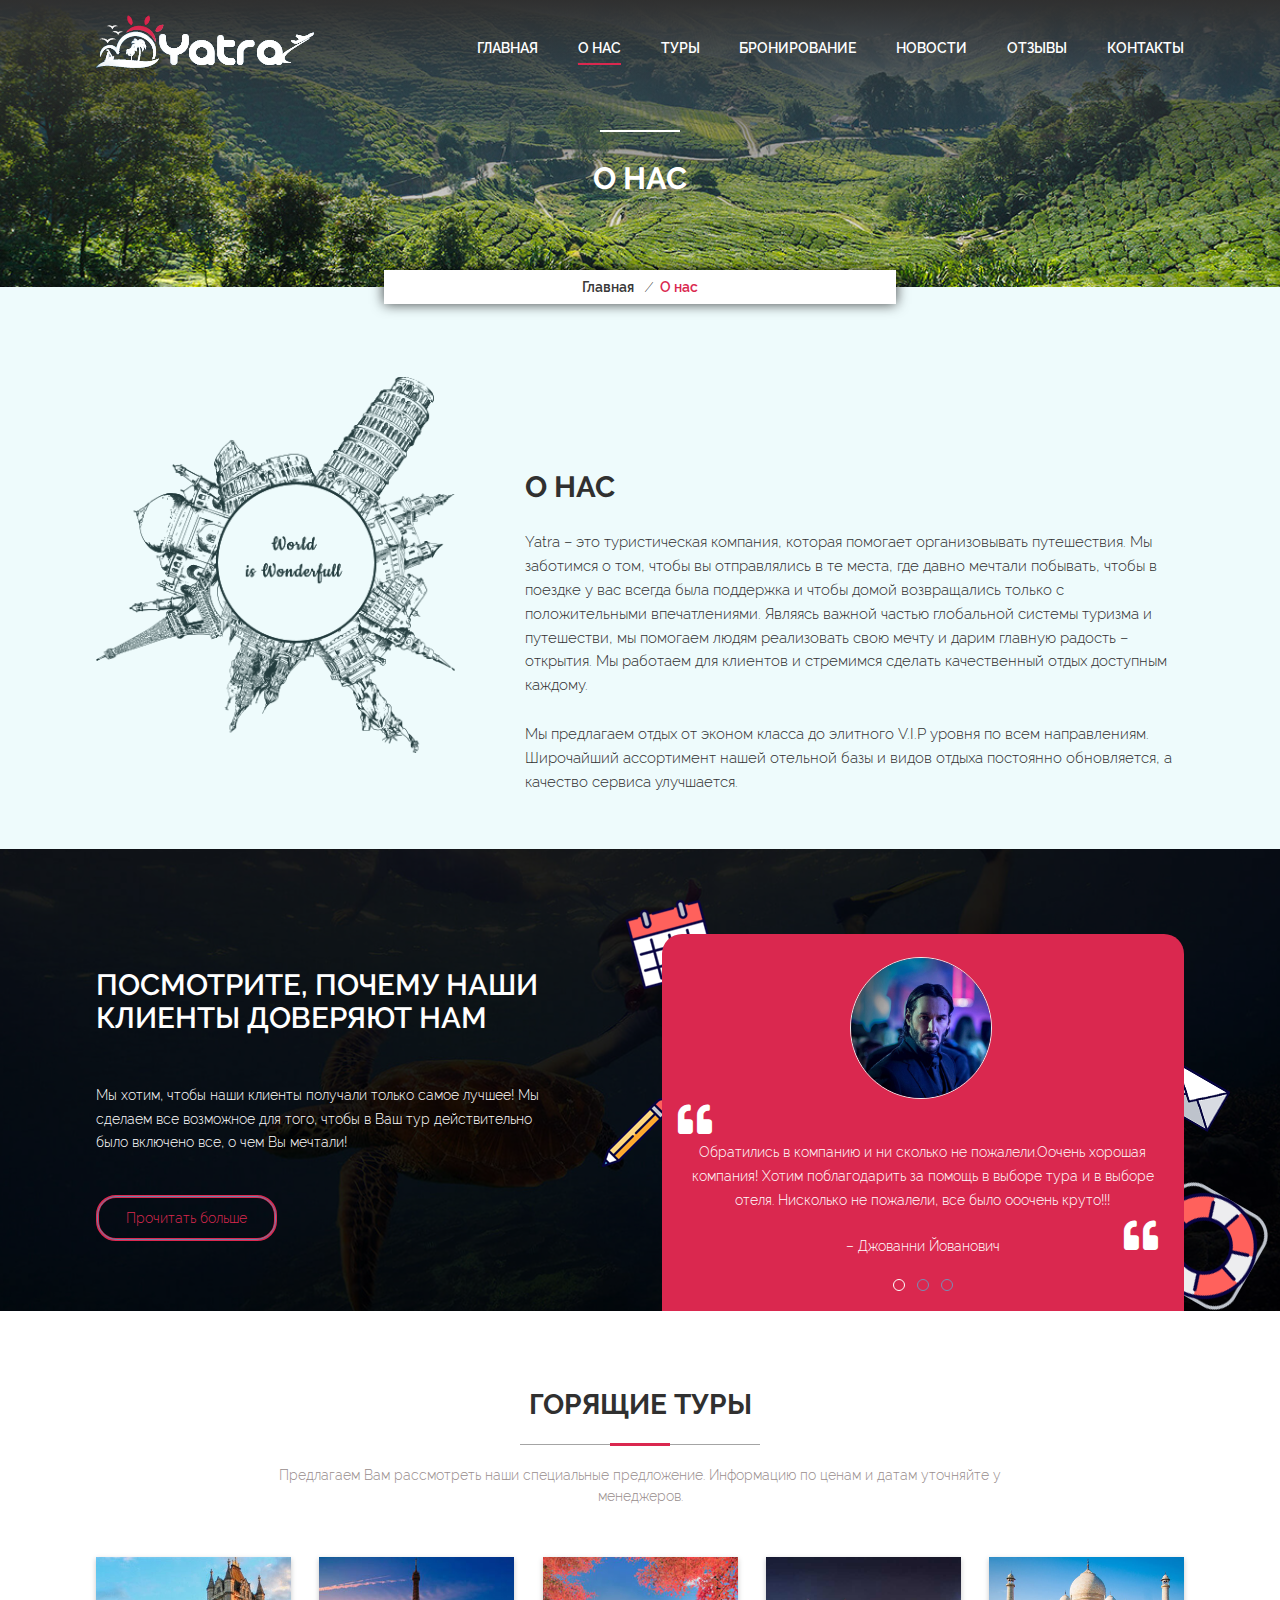
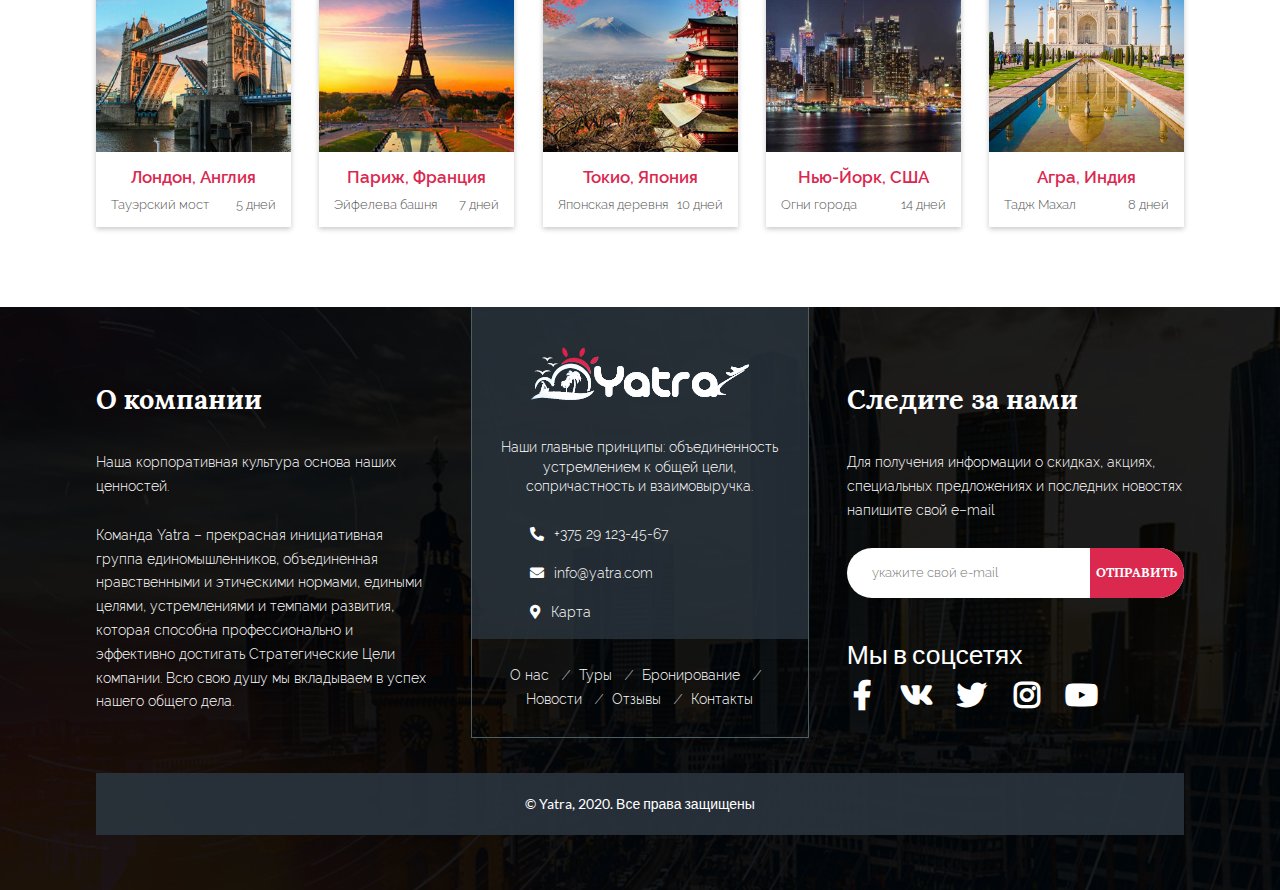
==== commit 3cb2e8e1: "v. 1.0" ====
--- a/about.html
+++ b/about.html
@@ -91,8 +91,8 @@
         <div class="about-tour__wrapper section__wrapper">
           <div class="about-tour__promo">
             <h2 class="promo-tour__title">Посмотрите, почему наши клиенты доверяют нам</h2>
-            <p class="about-tour__text">Мы хотим , чтобы наши клиенты получали ВСЕ самое лучшее! Мы сделаем все возможное для того, чтобы в Ваш тур действительно было включено все, о чем Вы мечтали!</p>
-            <p class="about-tour__button"><a class="about-tour__link" href="clients.html" title="Прочитать больше">Прочитать больше</a></p>
+            <p class="about-tour__text">Мы хотим, чтобы наши клиенты получали только самое лучшее! Мы сделаем все возможное для того, чтобы в Ваш тур действительно было включено все, о чем Вы мечтали!</p>
+            <p class="about-tour__button"><a class="about-tour__link" href="reviews.html" title="Прочитать больше">Прочитать больше</a></p>
           </div>
 
           <div class="about-tour__review">
--- a/css/style.min.css
+++ b/css/style.min.css
@@ -1 +1 @@
-@-webkit-keyframes menu{0%{height:0}to{height:271px;display:flex}}@keyframes menu{0%{height:0}to{height:271px;display:flex}}@media (min-width:1200px),(max-width:1400px){.info__about{background:url(../img/about-bg-blue.png) left top,#eefbfc}.info__wrapper{display:flex;justify-content:space-between;flex-flow:row nowrap;padding:90px 0 55px}.info__image{margin-right:70px;width:33%}.info__text--wrapper{flex-basis:280px;flex-grow:1;padding-top:95px;color:#303030}.info__text--wrapper .info__text--title{margin-bottom:30px;font-size:2.1rem;line-height:2.1rem;text-align:left;color:#303030}.info__text{margin-bottom:25px;font-size:1.1rem;line-height:1.7rem}.info__text:last-child{margin:0}}@media (max-width:1199px){.info__wrapper{padding:50px 0}.info__image{margin-right:25px;width:30%}.info__text--wrapper{padding-top:20px}.info__text,.info__text--wrapper .info__text--title{margin-bottom:15px;font-size:1.9rem;line-height:1.9rem}.info__text{font-size:1rem;line-height:1.5rem}}@media (max-width:767px){.info__wrapper{position:relative;padding:40px 0 20px;background:url(../img/about-world-op.png) center 30px no-repeat;background-size:auto calc(100% - 30px)}.info__image{display:none}.info__text--wrapper{padding-top:0}.info__text--wrapper .info__text--title{text-align:center}.info__text{margin-bottom:10px}}@media (min-width:1200px),(max-width:1400px){.hot{padding:80px 0;background-color:#fff}.hot__title{color:#da284f}.hot__list{display:flex;flex-flow:row nowrap;justify-content:space-between}.hot__item{flex-basis:195px;box-shadow:0 2px 5px 0 rgba(37,37,37,.25)}.hot__item:last-child{margin-right:0}@-webkit-keyframes hot-image{0%{transform:scale(1)}to{transform:scale(1.3)}}@keyframes hot-image{0%{transform:scale(1)}to{transform:scale(1.3)}}.hot__link{display:block;width:100%;height:100%}.hot__link:hover{opacity:1}.hot__link:hover .hot__image{transform:scale(1.3);-webkit-animation:hot-image 1s ease 1;animation:hot-image 1s ease 1}.hot__link:active{opacity:.3}.hot__image--wrapper{width:100%;height:195px;display:flex;justify-content:center;overflow:hidden}.hot__image--wrapper .hot__image{display:inline-block;width:150%}.hot__image--text{display:flex;flex-wrap:wrap;justify-content:space-between;padding:15px}.hot__image--text:hover{opacity:.6}.hot__image--title{flex-basis:100%;margin-bottom:10px;font-size:1.2rem;font-weight:600;text-align:center;color:#da284f}.hot__image--days,.hot__image--name{font-size:.9rem;color:#555}}@media (max-width:1199px){.hot{padding:50px 0 30px}.hot__list{flex-wrap:wrap;justify-content:center}.hot__item{margin:0 10px 20px}}@media (max-width:767px){.hot{padding:20px 0 0}.hot__item{flex-basis:120px}.hot__image--wrapper{height:120px;border-radius:50%}.hot__image--text{padding:10px;flex-direction:column;justify-content:flex-start;align-items:center;text-align:center}.hot__image--title{min-height:2.4rem;font-size:1rem;line-height:1.2rem}.hot__image--days,.hot__image--name{font-size:.8rem}.hot__image--name{margin-bottom:5px}}@media (min-width:1200px),(max-width:1400px){.about-tour{position:relative;padding:85px 0 0;background-color:#000;background-size:cover}.about-tour::before{content:'';position:absolute;top:0;left:0;width:100%;height:100%;background:url(../img/about-diving1400.jpg) center top no-repeat;background-size:cover;z-index:10;opacity:.25}.about-tour__wrapper{position:relative;z-index:20;display:flex;flex-flow:row nowrap;justify-content:space-between}.about-tour__promo{padding:35px 0 70px;flex-basis:42%;color:#fff}.promo-tour__title{margin-bottom:50px;font-size:2.1rem;line-height:2.3rem;font-weight:600;text-transform:uppercase}.about-tour__text{margin-bottom:40px;line-height:1.7rem}.about-tour__button{width:175px}.about-tour__link{position:relative;display:flex;justify-content:center;align-items:center;width:175px;height:40px;color:#da284f;border:3px solid #da284f;border-radius:20px}.about-tour__link::before{content:'';position:absolute;left:-2px;top:-2px;width:calc(100% + 2px);height:calc(100% + 2px);border:1px solid #6d80a7;border-radius:20px}.about-tour__link:active{border-color:#fff;color:#fff;opacity:1}.about-tour__link:active::before{border-color:#da284f}.about-tour__review{position:relative;padding-bottom:20px;flex-basis:48%;color:#fff;border-top-left-radius:20px;border-top-right-radius:20px;background-color:#da284f}.about-tour__review::after,.about-tour__review::before{content:'';position:absolute;display:inline-block;z-index:-10}.about-tour__review::before{left:-60px;top:-35px;width:116px;height:268px;background:url(../img/about-diving-pic1.png) left top no-repeat;background-size:116px 268px}.about-tour__review::after{right:-85px;bottom:0;width:130px;height:250px;background:url(../img/about-diving-pic2.png) left top no-repeat;background-size:130px 250px}.review-item__user{display:none;padding-top:25px}.review-item__user--image{position:relative;left:-2px;top:-2px;margin:0 auto 40px;width:140px;height:140px;border:1px solid #ebebeb;border-radius:50%;overflow:hidden}.review-item__user--image img{width:145px;height:145px}.review-item__user--text{position:relative;text-align:center}.review-item__user--text::after,.review-item__user--text::before{position:absolute;display:block;font-family:'FontAwesome','FontAwesome 5 Free','FontAwesome 5 Free';font-size:34px;font-weight:900}.review-item__user--text::before{content:'\f10d';left:-10px;top:-40px}.review-item__user--text::after{content:'\f10d';right:0;bottom:0}.review-item__user--quote{margin-bottom:25px;line-height:1.7rem}.about-tour__review--list{display:flex;justify-content:space-between;margin:0 auto 35px;width:90%}.about-tour__review--list input{display:none}.review-item__label{position:absolute;bottom:20px;display:block;width:12px;height:12px;border:1px solid #788fb5;border-radius:50%;cursor:pointer}.review-item__label[for=promo-review1]{left:calc(50% - 30px)}.review-item__label[for=promo-review2]{left:calc(50% - 6px)}.review-item__label[for=promo-review3]{left:calc(50% + 18px)}.review-item__input:checked+.review-item__label{border-color:#fff}.review-item__input:checked+.review-item__label+.review-item__user{display:block}}@media (max-width:1199px){.about-tour{padding-top:50px}.about-tour__promo{padding:0;flex-basis:45%}.promo-tour__title{margin-bottom:30px;font-size:1.7rem;line-height:2rem}.about-tour__text{margin-bottom:20px;line-height:1.5rem}.about-tour__review{flex-basis:50%}.about-tour__review:after{right:-10%}.review-item__user--image{margin-bottom:20px}.review-item__user--text::after,.review-item__user--text::before{font-size:30px}.review-item__user--text::before{left:0;top:-35px}}@media (max-width:767px){.about-tour{padding-top:20px}.about-tour__wrapper{flex-wrap:wrap}.about-tour__promo,.about-tour__review{flex-basis:100%}.about-tour__review::after,.about-tour__review::before{display:none}.about-tour__promo{padding:0 0 25px;text-align:center}.promo-tour__title{margin-bottom:25px;font-size:1.5rem;line-height:1.8rem}.about-tour__button{margin:0 auto}}@media (min-width:1200px),(max-width:1400px){.join{background:url(../img/booking-bg-email.jpg) center top no-repeat,green;background-size:cover}.join__wrapper{padding:135px 0 145px}.join__wrapper .join__title{color:#fff}.join__wrapper .join__line{margin-bottom:40px;background-color:#fff}.join__form--wrapper{text-align:center}.join__button,.join__input{display:inline-block;height:50px;line-height:1.2rem;border:0}.join__input{padding:0 0 0 20px;width:450px;font-size:1rem;border-top-left-radius:3px;border-bottom-left-radius:3px;background:url(../img/mail-full.png) 97% center no-repeat,#fff}.join__input:active,.join__input:focus{background-image:none}.join__input::-webkit-input-placeholder{color:#727272}.join__input::-moz-placeholder{color:#727272}.join__input:-ms-input-placeholder,.join__input::-ms-input-placeholder{color:#727272}.join__input::placeholder{color:#727272}.join__button{margin-left:-5px;width:130px;font-size:1.2rem;font-weight:600;text-transform:uppercase;color:#fff;border-top-right-radius:3px;border-bottom-right-radius:3px;background-color:#da284f;cursor:pointer}.join__button:hover{background-color:#da4465}.join__button:active{background-color:#b32645}}@media (max-width:1199px){.join__wrapper{padding:50px 0}.join__input{width:350px}}@media (max-width:767px){.join__wrapper{padding:20px 0}.join__input{padding-left:10px;width:70%;font-size:.95rem;background-image:none}.join__button{width:25%;font-size:.9rem}}@media (min-width:1200px),(max-width:1400px){.partners{background-color:#fff}.partners__wrapper{padding:90px 0 70px}.partners__list{display:flex;flex-wrap:wrap}.partners__item{display:flex;justify-content:center;align-items:center;margin-right:2.5%;margin-bottom:20px;padding:20px;flex-basis:18%;min-height:80px;box-sizing:border-box;background-color:#f9f9f9}.partners__item:nth-child(5n){margin-right:0}.partners__image{max-width:100%;max-height:60px}.partners__link{display:block;width:100%}.partners__link:hover{opacity:1;transform:scale(1.2)}.partners__link:active{opacity:.6;transform:scale(.8)}}@media (max-width:1199px){.partners__wrapper{padding:50px 0}.partners__item{flex-basis:23.5%;margin-right:2%}.partners__item:nth-child(5n){flex-basis:23.5%;margin-right:2%}.partners__item:nth-child(4n){margin-right:0}}@media (max-width:767px){.partners__wrapper{padding:20px 0}.partners__item{flex-basis:32%}.partners__item:nth-child(4n),.partners__item:nth-child(5n){flex-basis:32%;margin-right:2%}.partners__item:nth-child(3n){margin-right:0}}body{margin:0 auto;color:#000;background-color:#add8e6}::-moz-selection{background-color:#da4465;color:#fff}::selection{background-color:#da4465;color:#fff}h1,h2,h3,h4,h5,h6,p,ul{margin:0;padding:0}ul{list-style:none}a{text-decoration:none;color:inherit}img{width:100%;height:auto;border-style:none}button,input,label,textarea{outline:0;box-sizing:border-box}textarea{resize:none}a:hover{opacity:.6}a:active{opacity:.3}.visuallyhidden{position:absolute;width:1px;height:1px;margin:-1px;border:0;padding:0;white-space:nowrap;-webkit-clip-path:inset(100%);clip-path:inset(100%);clip:rect(0 0 0 0);overflow:hidden}.button{width:100%;text-transform:uppercase;color:#fff;border:0;background-color:#da284f;cursor:pointer;outline:0}.button:hover{background-color:#da4465}.button:active{background-color:#b32645;color:rgba(255,255,255,.6)}.form-none{width:100%;height:100px}.hidden{display:none}@media (min-width:1200px),(max-width:1400px){body{max-width:1400px}.section__wrapper{margin:0 auto;width:85%}}@media (max-width:1199px){body{max-width:1199px}.section__wrapper{width:90%}}@media (max-width:767px){body{min-width:320px;max-width:767px}.section__wrapper{width:95%}}@media (min-width:1200px),(max-width:1400px){.contact-form{background:url(../img/contacts-bg-section.jpg) center top no-repeat,#b1b5aa;background-size:cover}.contact-form__wrapper{padding:80px 0 70px}.contact-form__title--wrapper,.contact__user-form--wrapper{width:48%}.contact-form__title--wrapper{margin-bottom:35px}.contact-form__title{margin-bottom:30px;font-size:2.1rem;font-weight:600;text-transform:uppercase;color:#fff}.contact-form__title--text{line-height:1.5rem;color:#f2e2e2}.contact__user-form--list{display:flex;flex-direction:column}.contact__user-form--item{margin-bottom:15px}.contact__user-form--item:nth-last-child(2){margin-bottom:35px}.contact__user-form--item:last-child{margin-bottom:0}.contact__user-form--item input[type=text],.contact__user-form--item textarea{padding:16px 20px 14px;width:100%;border:1px solid #da284f}.contact__user-form--item textarea{background-color:transparent}.contact__user-form--item input[type=text]::-webkit-input-placeholder,.contact__user-form--item textarea::-webkit-input-placeholder{color:#fff}.contact__user-form--item input[type=text]::-moz-placeholder,.contact__user-form--item textarea::-moz-placeholder{color:#fff}.contact__user-form--item input[type=text]:-ms-input-placeholder,.contact__user-form--item input[type=text]::-ms-input-placeholder,.contact__user-form--item textarea:-ms-input-placeholder,.contact__user-form--item textarea::-ms-input-placeholder{color:#fff}.contact__user-form--item input[type=text]::placeholder,.contact__user-form--item textarea::placeholder{color:#fff}.contact__user-form--item input[type=text]{color:#fff;background-color:transparent}.contact__user-form--item .contact-text{height:100px}.contact__user-form--item input[type=submit]{width:190px;height:45px;background-color:#da284f;color:#fff;text-transform:uppercase;border:0;border-radius:3px;cursor:pointer}.contact__user-form--item input[type=submit]:hover{opacity:.6}.contact__user-form--item input[type=submit]:active{font-weight:700;color:#da284f;background-color:#fff;opacity:1}}@media (max-width:1199px){.contact-form__wrapper{padding:50px 0}.contact-form__title--wrapper{margin-bottom:30px}.contact-form__title{margin-bottom:15px;font-size:1.8rem}.contact__user-form--item :nth-last-child(2){margin-bottom:25px}}@media (max-width:767px){.contact-form__wrapper{padding:30px 0}.contact-form__title--wrapper,.contact__user-form--wrapper{margin-left:auto;margin-right:auto;width:80%}.contact__user-form--item:nth-last-child(2){margin-bottom:20px}.contact__user-form--item input[type=text],.contact__user-form--item textarea{padding:15px 10px}}@media (min-width:1200px),(max-width:1400px){.contacts{background-color:#fff}.contacts__wrapper{padding:90px 0 80px}.contacts__list{display:flex;justify-content:space-between}.contacts__item{flex-basis:32%;margin-right:2%;padding:5px;border:1px solid #c5bcbc;box-sizing:border-box}.contacts__item:last-child{margin-right:0}.contacts__item--wrapper{border:1px dashed #c5bcc5;height:100%}.contacts__logo{margin:-10px auto 25px;width:115px;height:62px;font-size:24px;text-align:center;line-height:62px;color:#fff;border-bottom-left-radius:20px;border-bottom-right-radius:20px;background-color:#da284f}.contacts__title,.contacts__value{margin-bottom:25px;text-transform:uppercase;text-align:center}.contacts__title{font-size:1.4rem;font-weight:600;color:#da284f}.contacts__value{line-height:1.5rem;color:#737373}}@media (max-width:1199px){.contacts__wrapper{padding:50px 0}.contacts__value{padding:0 20px}.contacts__logo,.contacts__title,.contacts__value{margin-bottom:15px}}@media (max-width:767px){.contacts__wrapper{padding:40px 0 20px}.contacts__list{flex-wrap:wrap;margin:0 auto;width:60%}.contacts__item{flex-basis:100%;margin-right:0;margin-bottom:20px}}@media (min-width:1200px),(max-width:1400px){.guides{background-color:#fff}.guides__wrapper{padding:70px 0 90px}.guides__list{display:flex;justify-content:space-between}.guides__item{width:32%;border-radius:20px}.guides__image--wrapper{overflow:hidden;border-radius:20px;height:250px;display:flex;justify-content:center}.guides__image--wrapper .guides__image{height:120%;width:auto}.guides__info--wrapper{position:relative;margin-top:-10px;padding-bottom:10px;background-color:rgba(32,74,231,.5);border-radius:20px}.guides__info{margin-top:-10px;padding:20px;color:#fff;background-color:#da284f;border-radius:20px}.guides__name{margin-bottom:10px;font-size:1.2rem;font-weight:600}.guides__pos{margin-bottom:15px;font-size:.8rem}.guides__contacts{z-index:200}.guides__contacts--button,.guides__contacts--wrapper{position:absolute;bottom:-13px;background-color:#fff;box-shadow:0 0 23px 0 rgba(0,0,0,.25)}.guides__contacts--button{left:10px;width:48px;height:48px;font-size:0;border:0;border-radius:50%;cursor:pointer;z-index:20}.guides__contacts--button::before{content:'';position:absolute;left:calc(50% - 8px);top:calc(50% - 6px);width:10px;height:10px;border-top:3px solid #da284f;border-right:3px solid #da284f;transform:rotate(45deg)}.guides__contacts--button:hover{background-color:#da284f;border:2px solid #fff}.guides__contacts--button:hover::before{border-color:#fff}.guides__contacts--wrapper{display:flex;flex-direction:column;justify-content:center;left:30px;padding:4px 0;width:0;height:40px;overflow:hidden;transition:width,1s;font-size:1rem;color:#000;border-radius:10px;z-index:10}.guides__contacts--wrapper a,.guides__contacts--wrapper span{width:200px}.guides__contacts--button:hover+.guides__contacts--wrapper{width:200px;padding-left:40px;padding-right:10px}}@media (max-width:1199px){.guides__wrapper{padding:50px 0}.guides__image--wrapper{height:200px}.guides__info{padding:10px 10px 20px}.guides__name{font-size:1rem}.guides__contacts--info{font-size:.9rem}.guides__contacts--button:hover+.guides__contacts--wrapper{width:calc(85% - 45px)}.guides__contacts--button{left:5px}.guides__contacts--wrapper{left:25px}}@media (max-width:767px){.guides__wrapper{padding:30px 0}.guides__list{margin:0 auto;min-width:280px;max-width:300px;flex-wrap:wrap}.guides__item{flex-basis:100%;margin-bottom:40px;box-sizing:border-box}.guides__item:last-child{margin-bottom:10px}}@media (min-width:1200px),(max-width:1400px){.crumbs__wrapper{position:absolute;bottom:-17px;left:calc(50% - 20%);margin:0 auto;width:40%;height:34px;background:#fff;z-index:200;box-shadow:0 0 13px 0 rgba(0,0,0,.75)}.crumbs__list{display:flex;justify-content:center;align-items:center;height:100%}.crumbs__item::after{content:'\2044';margin:0 10px}.crumbs__item:last-child::after{display:none}.crumbs__link{font-weight:600;color:#393939}.crumbs__link.current{color:#da284f}}@media (max-width:767px){.crumbs__wrapper{left:calc(50% - 30%);width:60%;min-height:30px;display:block}}@font-face{font-family:"Raleway";font-weight:400;font-style:normal;font-display:swap;src:url(../fonts/Raleway/Raleway-Regular.woff) format("woff"),url(../fonts/Raleway/Raleway-Regular.woff2) format("woff2")}@font-face{font-family:"Raleway";font-weight:400;font-style:italic;font-display:swap;src:url(../fonts/Raleway/Raleway-Italic.woff) format("woff"),url(../fonts/Raleway/Raleway-Italic.woff2) format("woff2")}@font-face{font-family:"Raleway";font-weight:400;font-style:normal;font-display:swap;src:url(../fonts/Raleway/Raleway-Light.woff) format("woff"),url(../fonts/Raleway/Raleway-Light.woff2) format("woff2")}@font-face{font-family:"Raleway";font-weight:400;font-style:italic;font-display:swap;src:url(../fonts/Raleway/Raleway-LightItalic.woff) format("woff"),url(../fonts/Raleway/Raleway-LightItalic.woff2) format("woff2")}@font-face{font-family:"Raleway";font-weight:700;font-style:normal;font-display:swap;src:url(../fonts/Raleway/Raleway-Bold.woff) format("woff"),url(../fonts/Raleway/Raleway-Bold.woff2) format("woff2")}@font-face{font-family:"Raleway";font-weight:400;font-style:italic;font-display:swap;src:url(../fonts/Raleway/Raleway-BoldItalic.woff) format("woff"),url(../fonts/Raleway/Raleway-BoldItalic.woff2) format("woff2")}@font-face{font-family:"Raleway";font-weight:200;font-style:normal;font-display:swap;src:url(../fonts/Raleway/Raleway-ExtraLight.woff) format("woff"),url(../fonts/Raleway/Raleway-ExtraLight.woff2) format("woff2")}@font-face{font-family:"Raleway";font-weight:200;font-style:italic;font-display:swap;src:url(../fonts/Raleway/Raleway-ExtraLightItalic.woff) format("woff"),url(../fonts/Raleway/Raleway-ExtraLightItalic.woff2) format("woff2")}@font-face{font-family:"Raleway";font-weight:600;font-style:normal;font-display:swap;src:url(../fonts/Raleway/Raleway-SemiBold.woff) format("woff"),url(../fonts/Raleway/Raleway-SemiBold.woff2) format("woff2")}@font-face{font-family:"Raleway";font-weight:600;font-style:italic;font-display:swap;src:url(../fonts/Raleway/Raleway-SemiBoldItalic.woff) format("woff"),url(../fonts/Raleway/Raleway-SemiBoldItalic.woff2) format("woff2")}@font-face{font-family:"Lora";font-weight:700;font-style:normal;font-display:swap;src:url(../fonts/Lora/Lora-Bold.woff) format("woff"),url(../fonts/Lora/Lora-Bold.woff2) format("woff2")}@font-face{font-family:"Lora";font-weight:700;font-style:italic;font-display:swap;src:url(../fonts/Lora/Lora-BoldItalic.woff) format("woff"),url(../fonts/Lora/Lora-BoldItalic.woff2) format("woff2")}@font-face{font-family:"Lato";font-weight:400;font-style:normal;font-display:swap;src:url(../fonts/Lato/Lato-Regular.woff) format("woff"),url(../fonts/Lato/Lato-Regular.woff2) format("woff2")}html{font-size:14px}input::-webkit-input-placeholder,textarea::-webkit-input-placeholder{font-family:'Raleway',Arial,Helvetica,sans-serif}input::-moz-placeholder,textarea::-moz-placeholder{font-family:'Raleway',Arial,Helvetica,sans-serif}input:-ms-input-placeholder,input::-ms-input-placeholder,textarea:-ms-input-placeholder,textarea::-ms-input-placeholder{font-family:'Raleway',Arial,Helvetica,sans-serif}body,input,input::placeholder,textarea,textarea::placeholder{font-family:'Raleway',Arial,Helvetica,sans-serif}.deals__price,.lora-font{font-family:'Lora',Arial,Helvetica,sans-serif}.lato-font{font-family:'Lato',Arial,Helvetica,sans-serif}@media (min-width:1200px),(max-width:1400px){.footer{position:relative;padding:0 0 55px;background-color:#000}.footer::before{content:'';position:absolute;top:0;left:0;width:100%;height:100%;background:url(../img/bg-index-footer1400.jpg) center top no-repeat;background-size:cover;opacity:.11}.footer__wrapper{display:flex;flex-flow:row wrap;justify-content:space-between;color:#fff}.footer__wrapper *{z-index:10}.footer__item{margin-bottom:35px;width:31%}.footer__about,.footer__social{padding-top:75px}.footer__about--title,.footer__social--title{padding:0;margin:0 0 35px;font-size:1.9rem}.footer__about--text,.footer__social--text{margin-bottom:25px;line-height:1.7rem}.footer__about--text:last-child,.footer__contacts--item:last-child,.footer__social--text:last-child{margin-bottom:0}.footer__contacts--wrapper{border:1px solid #4e5f64;border-top:none}.footer__contacts--data{padding:40px 0 20px;background-color:rgba(41,51,61,.82)}.footer__contacts--logo{margin:0 auto 35px;width:65%}.footer__contacts--text{margin-bottom:30px;padding:0 20px;line-height:1.4rem;text-align:center}.footer__contacts--list{margin:0 auto;width:220px}.footer__contacts--item{line-height:1rem;margin-bottom:25px;color:#fff}.footer__contacts--item::before{margin-right:10px;font-family:'FontAwesome','Font Awesome 5 Free','Font Awesome 5 Brands';display:inline-block;font-weight:900}.footer__contacts--item.phone::before{content:'\f879'}.footer__contacts--item.mail:hover::before{opacity:.6;cursor:pointer}.footer__contacts--item.mail::before{content:'\f0e0'}.footer__contacts--item.map{cursor:pointer}.footer__contacts--item.map:hover{opacity:.6}.footer__contacts--item.mail:active::before,.footer__contacts--item.map:active{opacity:.3}.footer__contacts--item.map::before{content:'\f3c5'}@-webkit-keyframes map{0%{top:-600px}35%{top:100px}50%{top:-100px}to{top:30px}}@keyframes map{0%{top:-600px}35%{top:100px}50%{top:-100px}to{top:30px}}.footer__location--wrapper{position:absolute;left:10%;top:30px;width:80%;height:300px;z-index:20}.footer__location--wrapper .footer__location{width:100%;height:100%;border:0}input{position:relative;z-index:100}.location__on{display:block;-webkit-animation:map 2s ease-out 1;animation:map 2s ease-out 1}.location__off{display:none;top:-600px}.location__btn--off{position:absolute;right:-35px;top:-15px;width:30px;height:30px;font-size:0;border:2px solid #fff;border-radius:50%;cursor:pointer}.location__btn--off::before,.location__btn--off:after{content:'';position:absolute;left:12px;top:2px;width:2px;height:20px;background-color:#fff}.location__btn--off::before{transform:rotate(45deg)}.location__btn--off::after{transform:rotate(-45deg)}.location__btn--off:hover{opacity:.6}.location__btn--off:active{opacity:1;background-color:#fff;border-color:#da284f}.location__btn--off,.location__btn--off:active::after,.location__btn--off:active::before{background-color:#da284f}.footer__serv--list{display:flex;flex-flow:row wrap;justify-content:center;padding:25px 20px}.footer__serv--item{margin-right:12px;line-height:1.7rem}.footer__serv--item::after{content:'\2044';margin-left:12px}.footer__serv--item:last-child,.footer__serv--item:last-child::after{margin:0}.footer__serv--item:last-child::after{display:none}.form__about--wrapper{position:relative;margin-bottom:40px}.email__addres{display:block;padding:0 25px;width:100%;height:50px;font-size:.9rem;border:0;border-radius:25px}.email__button{position:absolute;top:0;right:0;width:28%;height:50px;border:0;border-top-right-radius:25px;border-bottom-right-radius:25px;background-color:#da284f;text-transform:uppercase;color:#fff;cursor:pointer}.email__button:hover{background-color:#da4465}.email__button:active{background-color:#b32645;color:rgba(255,255,255,.6)}.social__list--title{margin-bottom:10px;font-size:1.9rem;font-weight:400}.social__list{display:flex;flex-flow:row wrap}.social__item{margin-right:25px;margin-bottom:10px}.social__item:last-child{margin:0}.social__item--link{display:flex;justify-content:center;align-items:center;width:30px;height:30px}.social__item--link::before{font-family:'Font Awesome','Font Awesome 5 Free','Font Awesome 5 Brands';font-size:2.1rem;font-weight:900}.social__item--link:hover::before{transform:scale(1.3)}.social__item--link:active::before{transform:scale(.7)}.social__item--link.facebook::before{content:'\f39e'}.social__item--link.twitter::before{content:'\f099'}.social__item--link.instagram::before{content:'\f16d'}.social__item--link.youtube::before{content:'\f167'}.social__item--link.vkontakte::before{content:'\f189'}.footer__copyright{width:100%;line-height:62px;text-align:center;background-color:rgba(41,51,61,.92)}}@media (max-width:1199px){.footer{padding-bottom:20px}.footer__item{margin-bottom:20px}.footer__about,.footer__social{padding-top:50px}.footer__about--title,.footer__social--title{margin-bottom:20px;font-size:1.5rem}.footer__about--text,.footer__social--text{margin-bottom:15px;line-height:1.5rem}.footer__contacts--data{padding-top:20px}.footer__contacts--logo{margin-bottom:20px;width:220px}.footer__contacts--text{margin-bottom:20px;line-height:1.2rem}.footer__contacts--list{width:80%}.footer__contacts--item{margin-bottom:15px}.footer__serv--list{padding:10px 0}.footer__serv--item{line-height:1.5rem}.form__about--wrapper{margin-bottom:20px}.email__addres{padding:0 10px}.email__button{width:25%}.social__list--title{font-size:1.5rem}.social__list{margin-bottom:0}}@media (max-width:767px){.footer__wrapper{flex-direction:column}.footer__item{width:100%}.footer__about{display:none}.footer__contacts--wrapper{border:0}.footer__email{display:block;margin:0 auto;padding:0;width:85%}.social__list{justify-content:center;margin-bottom:20px}.social__list--title{text-align:center}.email__button{width:33%;font-size:.8rem}}@media (min-width:1200px),(max-width:1400px){.header{position:relative;background:url(../img/bg-index-header1400.jpg) center top no-repeat,#add8e6;background-size:cover;padding-bottom:1px}.header::before{content:'';position:absolute;left:0;top:0;width:100%;height:260px;background-image:linear-gradient(to bottom,#303030,transparent)}.main-nav,.main-nav__list{display:flex;justify-content:space-between}.main-nav{position:relative;height:70px;margin-bottom:230px;z-index:10}.main-nav__list{width:65%}.main__logo{width:218px}.main__logo .main__link{display:inline-block;margin-top:15px;border-color:#000}.main__logo .main__link:hover{opacity:.6}.main__logo .main__link:active{opacity:.3}.main-nav__link{display:inline-block;margin-top:40px;font-weight:600;text-transform:uppercase;color:#fff;cursor:pointer}.main-nav__link:hover{color:#da284f}.main-nav__link:active{opacity:.8}.current .main-nav__link::after{content:'';display:block;margin-top:7px;width:100%;height:2px;background-color:#da284f}.intro{margin-bottom:200px}.intro__text{display:inline-block;margin-bottom:5px;padding:15px 20px 13px;font-size:1.4rem;font-weight:600;color:#fff;background-color:rgba(218,40,79,.85)}.intro__text:last-child{margin:0}.agency,.welcome{padding-bottom:10px}.welcome{padding-top:12px;font-size:2.5rem}.agency{padding-top:11px;font-size:3rem}.close,.open{display:none}}@media (max-width:1199px){.header{padding-bottom:1px}.header::before{height:150px}.main-nav{margin-bottom:100px;height:55px}.main__logo{width:200px;margin-right:10px}.current .main-nav__link::after,.main__logo .main__link{margin-top:5px}.main-nav__link{margin-top:20px;font-size:.9rem}.intro{margin-bottom:100px}}@media (max-width:767px){.header{padding-bottom:1px;background-position-y:bottom}.main-nav{flex-direction:column;height:auto;margin-bottom:20px}.main-nav__list{margin:0 auto;padding-top:5px;overflow:hidden;display:none;flex-direction:column;width:150px;height:266px;background-color:rgba(0,0,0,.5);border-radius:20px}.menu__open{display:flex;-webkit-animation:menu 1s 1 linear;animation:menu 1s 1 linear}.current .main-nav__link::after,.menu__close{display:none}.main-nav__item{margin:0}.main__logo{margin:0 auto 10px}.main-nav__link{margin:-2px 0 0;width:100%;line-height:40px;text-align:center}.intro{text-align:center;margin-bottom:20px}.intro__text{position:relative;font-size:1.2rem;text-align:center}.intro__text:last-child{display:none}.welcome{font-size:2rem}.agency{font-size:2.5rem;margin-bottom:40px}.close,.open{position:absolute;top:15px;right:10px;width:40px;height:30px;background-color:transparent;border:0;font-size:0;outline:0;cursor:pointer}.close:hover,.open:hover{opacity:.6}.close:active,.open:active{opacity:.3}.open{display:block;background-image:linear-gradient(to bottom,transparent 0,transparent 5px,#fff 5px,#fff 9px,transparent 9px,transparent 14px,#fff 14px,#fff 18px,transparent 18px,transparent 23px,#fff 23px,#fff 27px,transparent 27px)}.close{display:none}.close::after,.close::before{content:'';position:absolute;top:0;left:17px;display:block;width:4px;height:100%;background-color:#fff}.close::before{transform:rotate(45deg)}.close::after{transform:rotate(-45deg)}.btn-on{display:block}.btn-off{display:none}}@media (min-width:1200px),(max-width:1400px){.clients{padding:70px 0 80px;background-color:#fff}.clients__wrapper .popular__text{margin-bottom:85px}.happy-clients__list--wrapper{position:relative}.happy-clients__data,.happy-clients__list{display:flex}.happy-clients__list{flex-flow:row nowrap;justify-content:space-between}.clients-button{position:absolute;top:calc(50% - 7px);width:10px;height:10px;font-size:0;border-top:3px solid #000;border-left:3px solid #000;cursor:pointer}.clients-button:hover{border-color:gray}.clients-button:active{border-color:#000;border-width:4px}.clients-button.clients__back{left:-35px;transform:rotate(-45deg)}.clients-button.clients__back:active{left:-36px}.clients-button.clients__forward{right:-35px;transform:rotate(135deg)}.clients-button.clients__forward:active{right:-36px}.happy-clients__item{box-sizing:border-box;display:flex;justify-content:space-between;width:49%;min-height:300px;align-items:flex-start}.happy-clients__item:nth-child(2n){flex-direction:row-reverse}.happy-clients__item:nth-child(2n) .happy-clients__data{margin-left:20px;margin-right:0}.happy-clients__data{margin-right:20px;padding-top:50px;width:200px;flex-flow:column nowrap;justify-content:flex-end;flex-grow:1}.happy-clients__image{width:225px;height:300px;background-position:center bottom;background-repeat:no-repeat,repeat-x}.happy-clients__image.client-1{background-image:url(../img/client-1.png),linear-gradient(to top,#c4c4c4,#fff 70%);background-size:contain}.happy-clients__image.client-2{background-image:url(../img/client-2.png),linear-gradient(to top,#c4c4c4,#fff 70%);background-size:contain}.happy-clients__quote{margin-bottom:25px;width:45px;height:41px;background:url(../img/quote.png) center no-repeat;background-size:100%}.happy-clients__name{padding:0;margin:0 0 8px;font-size:1.3rem}.happy-clients__job{margin-bottom:17px;font-size:1.1rem}.happy-clients__text{font-size:1.1rem;line-height:1.7rem}}@media (max-width:1199px){.clients{padding:50px 0}.clients__wrapper .popular__text{margin-bottom:50px}.clients-button.clients__back{left:-25px}.clients-button.clients__back:active{left:-26px}.clients-button.clients__forward{right:-25px}.clients-button.clients__forward:active{right:-26px}.happy-clients__item{min-height:225px}.happy-clients__item:last-child .happy-clients__data{margin-left:10px}.happy-clients__data{margin-right:10px;padding-top:0;width:100px;flex-grow:1}.happy-clients__image{width:150px;height:225px}.happy-clients__job,.happy-clients__name,.happy-clients__quote{margin-bottom:10px}.happy-clients__name{font-size:1.2rem}.happy-clients__job,.happy-clients__text{font-size:1rem;line-height:1.5rem}}@media (max-width:767px){.clients{padding:25px 0}.clients__wrapper .popular__text{margin-bottom:25px}.happy-clients__list{margin:0 auto;width:85%}.happy-clients__item{display:none}.clients__current{display:flex;flex-direction:row-reverse;width:100%;min-height:auto}.clients__current .happy-clients__data{margin-left:15px;margin-right:0}.happy-clients__image{width:150px;height:150px;border-radius:50%;border:2px solid #da284f}.happy-clients__quote{display:none}.clients-button.clients__back{left:5px}.clients-button.clients__back:active{left:4px}.clients-button.clients__forward{right:5px}.clients-button.clients__forward:active{right:4px}}@media (min-width:1200px),(max-width:1400px){.deals{padding:75px 0 85px;background:url(../img/bg-index-deals1400.jpg) center top no-repeat,#000;background-size:cover}.deals .deals__text,.deals .deals__title{color:#fff}.deals__list--wrapper{position:relative}.deals__list{display:flex;flex-flow:row nowrap;justify-content:space-between}.deals__item{position:relative;display:flex;flex-flow:column nowrap;padding:10px 10px 35px;width:calc(30% - 20px);background-color:#fff}.deals__item::after,.deals__item::before{content:'';position:absolute;background-color:#fff;z-index:-1}.deals__item::before{top:10px;left:0;width:50%;height:99%;transform:rotate(-3deg)}.deals__item::after{top:0;right:0;width:94%;height:50%;transform:rotate(3deg)}.deals__image,.deals__item,.deals__stars,.deals__tour--link,.deals__tour--text,.deals__tour--title,.stars__label{z-index:100}.deals__image{position:relative;overflow:hidden;margin-bottom:15px}.deals__image .deals__image--item{margin-left:-2.5%;width:105%;display:block}.deals__price{position:absolute;bottom:-52px;left:calc(50% - 51px);padding-top:20px;width:102px;height:82px;border-radius:50%;background-color:#da284f;font-size:1.3rem;text-align:center;font-weight:700;color:#fff}.deals__stars{margin:0 auto 25px;display:flex;justify-content:center}.deals__stars input{display:none}.stars__label{padding:0 2px;font-size:0;width:15px;height:15px;display:inline-block}.stars__label::before{content:'\f005';font-family:'Font Awesome 5 Free','Font Awesome 5 Brands';display:block;font-size:15px;color:#ffc63f;font-weight:700}.stars__label.current~.stars__label::before{font-weight:400}.stars__label:first-child{margin-right:0}.deals__tour--title{margin-bottom:30px;font-size:1.5rem;line-height:1.6rem;text-align:center;color:#da284f}.deals__tour--text{margin-bottom:25px;font-size:1.1rem;line-height:1.5rem;text-align:center;color:#303030}.deals__tour--link{margin:auto auto 0;width:60%;align-content:flex-end}.deals__tour--link .tour-link{display:inline-block;width:100%;line-height:37px;font-size:1.1rem;text-align:center;color:#fff;background-color:#da284f}.deals__tour--link .tour-link:hover{background-color:#da4465}.deals__tour--link .tour-link:active{background-color:#b32645}.back,.forward{position:absolute;top:calc(50% - 25px);width:50px;height:50px;font-size:0;border-radius:50%;border:4px solid #fff;background-color:#005294;cursor:pointer;z-index:100}.back::after,.back::before,.forward::after,.forward::before{content:'';position:absolute}.back::before,.forward::before{top:calc(50% - 2px);left:calc(50% - 10px);width:20px;height:4px;background-color:#fff}.back:hover,.forward:hover{background-color:#012d52}.back:active,.forward:active{background-color:#fff;border-color:#013864}.back:active::before,.forward:active::before{background-color:#005294;border-color:#005294}.back{left:-25px}.back::after,.forward::after{top:calc(50% - 6px);border:6px solid transparent}.back::after{left:2px;border-right-color:#fff}.back:active::after{border-right-color:#005294}.forward{right:-25px}.forward::after{right:2px}.forward::after,.forward:hover::after{border-left-color:#fff}.forward:active::after{border-left-color:#005294}}@media (max-width:1199px){.deals{padding:50px 0}.deals__item{padding:5px 5px 20px;width:calc(30% - 10px)}.deals__item::before{top:7px;left:5px}.deals__item::after{right:0}.deals__price{bottom:-40px;left:calc(50% - 40px);width:80px;height:60px;font-size:1rem}.deals__stars{margin-bottom:15px}.deals__tour--title{margin:0 auto 20px;width:75%;font-size:1.2rem;line-height:1.3rem}.deals__tour--text{margin-bottom:20px;font-size:1rem;line-height:1.4rem}.back,.forward{top:calc(50% - 20px);width:40px;height:40px}.back{left:-20px}.back::after{left:-2px}.forward{right:-20px}.forward::after{right:-2px}}@media (max-width:767px){.deals{padding:25px 0}.deals__item{display:none;margin:0 auto;width:70%}.deals__item::after,.deals__item::before{display:none}.deals__item--current{display:flex}.deals__image,.deals__stars,.deals__tour--text,.deals__tour--title{margin-bottom:10px}.back{left:0}.forward{right:0}}@font-face{font-family:'FontAwesome';font-weight:400;font-style:normal;font-display:swap;src:url(../fonts/FontAwesome/webfonts/fa-regular-400.woff) format("woff"),url(../fonts/FontAwesome/webfonts/fa-regular-400.woff2) format("woff2")}@font-face{font-family:'FontAwesome';font-weight:700;font-style:normal;font-display:swap;src:url(../fonts/FontAwesome/webfonts/fa-solid-900.woff) format("woff"),url(../fonts/FontAwesome/webfonts/fa-solid-900.woff2) format("woff2")}@media (min-width:1200px),(max-width:1400px){.booking{position:relative;padding-bottom:60px;background-color:#fff}.booking__wrapper{position:relative;margin:0 auto;padding:0}.booking__list{position:relative;top:-35px;display:flex;justify-content:flex-start;margin-bottom:225px;width:100%}.booking__item{width:112px;height:35px;font-size:1.1rem}.booking__item:last-child,.formlist__title:last-child{margin-right:0}.booking__item:last-child label.booking__label{border-right:none}.booking__item input[type=radio]{display:none}.booking__item label.booking__label{position:relative;display:block;padding-left:35px;width:100%;height:35px;color:#fff;font-weight:700;line-height:35px;text-align:center;z-index:10;border-right:1px solid #fff;background-color:#da284f;cursor:pointer}.booking__item label.booking__label::before{position:absolute;bottom:0;left:15px;display:block;font-family:'FontAwesome','Font Awesome 5 Free','Font Awesome 5 Brands';font-size:19px;font-weight:900}.booking__item label.booking__label:hover{background-color:#da4465}.booking__item label.booking__label:active{background-color:#b32645;color:rgba(255,255,255,.6)}.booking__item input:checked+label.booking__label{background-color:#fff;color:#da284f}.flights::before{content:'\f072';transform:rotate(-45deg)}.hotels::before{content:'\f1ad'}.cars::before{content:'\f1b9'}.cruises::before{content:'\f21a'}.booking__form{display:none;position:absolute;top:35px;left:0;padding:40px 30px 45px;width:calc(100% - 60px);box-shadow:0 0 11px 1px rgba(77,77,77,.58)}.booking__item input:checked~.booking__form{display:block}.booking__formlist{display:flex;justify-content:space-between}.booking__formitem{margin-right:2%;width:100%}.formlist__title{display:block;margin-bottom:10px;font-size:1.1rem;line-height:1.1rem;font-weight:700;color:#515151}.cars__item--input,.cruises__item--input,.flights__item--input,.hotels__item--input,.place__item--input{position:relative;padding:10px 11px 7px;width:100%;height:36px;box-sizing:border-box;color:#000;border:1px solid #c5bcbc}.date{padding:10px 11px 7px;width:100%;height:36px;box-sizing:border-box;color:#000;border:1px solid #c5bcbc}.cars__item--input::-webkit-input-placeholder,.cruises__item--input::-webkit-input-placeholder,.date::-webkit-input-placeholder,.flights__item--input::-webkit-input-placeholder,.hotels__item--input::-webkit-input-placeholder,.place__item--input::-webkit-input-placeholder{color:#988d8d}.cars__item--input::-moz-placeholder,.cruises__item--input::-moz-placeholder,.date::-moz-placeholder,.flights__item--input::-moz-placeholder,.hotels__item--input::-moz-placeholder,.place__item--input::-moz-placeholder{color:#988d8d}.cars__item--input:-ms-input-placeholder,.cars__item--input::-ms-input-placeholder,.cruises__item--input:-ms-input-placeholder,.cruises__item--input::-ms-input-placeholder,.date:-ms-input-placeholder,.date::-ms-input-placeholder,.flights__item--input:-ms-input-placeholder,.flights__item--input::-ms-input-placeholder,.hotels__item--input:-ms-input-placeholder,.hotels__item--input::-ms-input-placeholder,.place__item--input:-ms-input-placeholder,.place__item--input::-ms-input-placeholder{color:#988d8d}.cars__item--input::placeholder,.cruises__item--input::placeholder,.date::placeholder,.flights__item--input::placeholder,.hotels__item--input::placeholder,.place__item--input::placeholder{color:#988d8d}.date{display:flex;position:relative;background:url(../img/calendar.png) calc(100% - 8px) 7px no-repeat}.people-item{display:flex;justify-content:space-between}.adult,.child{width:44.5%}.booking__button--wrapper{display:flex;align-items:flex-end}.booking__button{padding:10px 0;height:36px}.section__title,.slogan{text-align:center}.section__title{margin-bottom:25px;font-size:2rem;line-height:2rem;text-transform:uppercase;color:#303030}.line{position:relative;margin:0 auto 20px;width:22%;height:1px;background-color:#a4a4a4}.line-inside{position:absolute;top:-1px;left:calc(50% - 30px);width:60px;height:3px;background-color:#da284f}.section__text{margin:0 auto 50px;width:70%;text-align:center;line-height:1.5rem;color:#978c8c}.benefits__list{display:flex;justify-content:space-between}.benefits__item{width:23%}.benefits__item--wrapper{display:flex;flex-flow:column nowrap;color:#464646}.benefits__item--image{position:relative;order:-1;text-align:center;margin-bottom:30px}.benefits__item--image::before{font-family:'FontAwesome','Font Awesome 5 Free','Font Awesome 5 Brand';display:block;font-weight:900;font-size:40px}.benefits__item--title{margin-bottom:15px;font-size:1.8rem;line-height:1.8rem;min-height:3.6rem;text-align:center}.benefits__item--text{line-height:1.5em;text-align:center;color:#978c8c}.amazin-travel::before{content:'\f072';transform:rotate(-45deg)}.discover::before{content:'\f069'}.book::before{content:'\f024'}.support::before{content:'\f086'}}@media (max-width:1199px){.booking{padding-bottom:40px}.booking__list{margin-bottom:330px}.booking__form{padding-bottom:20px}.booking__formlist{flex-flow:row wrap}.booking__formitem{margin-bottom:20px;width:47%}.booking__formitem:nth-child(2n){margin-right:0}.section__text{margin-bottom:30px}.benefits__item--image::before{font-size:35px}.benefits__item--title{font-size:1.5rem;line-height:1.5rem;min-height:3rem}.benefits__item--image{margin-bottom:20px}.benefits__item--text{font-size:.9rem}}@media (max-width:767px){.booking{padding-bottom:20px}.booking__list{margin-bottom:480px}.booking__item{width:25%}.booking__item:last-child{width:25%}.booking__item label.booking__label{padding-left:0;width:100%;font-size:1rem}.booking__item label.booking__label::before{display:none}.booking__form{padding-top:20px;padding-bottom:0}.booking__formlist{flex-direction:column}.booking__formitem{width:100%;margin-right:0}.formlist__title{margin-bottom:5px}.section__title{margin-bottom:20px}.line{margin-bottom:30px}.section__text{display:none}.benefits__list{flex-direction:column}.benefits__item{width:100%}.benefits__item--wrapper{flex-flow:row wrap}.benefits__item{margin-bottom:20px}.benefits__item:last-child{margin-bottom:0}.benefits__item--image{margin-bottom:5px;line-height:40px}.benefits__item--title{margin-bottom:5px}.benefits__item--image{width:15%;text-align:center}.benefits__item--image::before{font-size:30px}.benefits__item--title{width:83%;font-size:1.5rem;line-height:40px;text-align:left}.benefits__item--text{font-size:.9rem;text-align:left}}@media (min-width:1200px),(max-width:1400px){.popular{padding-bottom:75px;background:url(../img/bg-index-tours.jpg) center bottom no-repeat,#fff;background-size:101% auto}.clients__title,.popular__title{color:#da284f}.popular__list{display:flex;flex-flow:row nowrap;justify-content:space-between}.popular__item{width:31%;display:flex;flex-direction:column;background-color:#fff}.popular__image{overflow:hidden}.popular__image img{display:block;width:110%}.popular__tour--title{display:flex;align-items:center;justify-content:center;position:relative;margin-top:-5px;margin-bottom:35px;height:70px;font-size:1.5rem;line-height:1.5rem;text-transform:uppercase;text-align:center;color:#fff;background-color:#da284f}.popular__tour--title::before{content:'';display:block;position:absolute;bottom:-30px;left:calc(50% - 15px);border:15px solid transparent;border-top-color:#da284f}.popular__tour--text{margin-bottom:25px;padding:0 15px;line-height:1.7rem;text-align:center}.popular__tour--more{margin:auto auto 35px;text-align:center;text-transform:uppercase;color:#da284f}.popular__tour--link{color:#da284f;font-weight:600}.popular__tour--link:hover{color:#da4465}.popular__tour--link:active{color:#b32645}}@media (max-width:1199px){.popular{padding-bottom:50px}.popular__tour--title{font-size:1.3rem;margin-bottom:20px}.popular__tour--text{margin-bottom:20px;line-height:1.5rem}.popular__tour--more{margin-bottom:20px}}@media (max-width:767px){.popular{padding:25px 0}.popular__list{flex-direction:row}.popular__tour--title{margin-bottom:15px;height:50px;font-size:.9rem;line-height:1.2rem}.popular__tour--title::before{bottom:-19px;left:calc(50% - 10px);border-width:10px}.popular__tour--link{font-size:.9rem}.popular__image,.popular__tour--text{display:none}.popular__tour--more{margin-bottom:15px}}@media (min-width:1200px),(max-width:1400px){.services{padding:95px 0 110px;background-color:#fff}.services__wrapper{display:flex;flex-flow:row nowrap;justify-content:space-between}.services__text{display:flex;flex-flow:column nowrap;width:48%}.services__text--wrapper{position:relative;padding-top:35px}.services__text--intro{position:absolute;top:0;left:0;font-size:1.1rem}.services__text--title{margin-bottom:25px;font-size:2.1rem}.services__text--info{margin-bottom:30px;line-height:1.7rem}.services__list{display:flex;flex-flow:row wrap;justify-content:space-between;margin-bottom:30px}.services__item{margin-bottom:20px;width:47%}.services__item:last-child,.services__item:nth-last-child(2){margin-bottom:0}.services__item--number span{display:inline-block;width:45px;height:45px;font-size:1.4rem;line-height:45px;font-weight:700;text-align:center;color:#fff;border-radius:50%;background-color:#da284f}.services__item--number{display:flex;align-items:center;margin-bottom:15px}.services__item--number::after{content:'';flex-grow:1;flex-shrink:0;margin-left:10px;width:20px;height:3px;background-color:#da284f}.services__item--title{margin-bottom:15px;font-size:1.2rem}.services__item--text{line-height:1.7rem}.services__more{margin-top:auto;width:190px;height:40px;border-radius:16px}.services__more--link{height:100%;display:flex;justify-content:center;align-items:center;border-radius:16px}.services__view{display:flex;justify-content:space-between;width:48%}.services__view--list{width:47%;display:flex;flex-flow:column wrap}.services__view--item{margin-bottom:30px}.services__view--item:last-child{margin-bottom:0}.services__view--image{width:100%;overflow:hidden}.services__view--image img{position:relative;display:block;width:110%}.services__view--list2{justify-content:flex-end}.services__view--list2 .services__view--item:first-child{margin-top:11%}}@media (max-width:1199px){.services{padding:50px 0}.services__text{width:75%}.services__view{flex-flow:column nowrap;justify-content:flex-start;width:22%}.services__view--list{width:100%}.services__view--list2{display:none}}@media (max-width:767px){.services{padding:20px 0}.services__text{width:100%}.services__text--wrapper{padding:0}.services__item--number::after,.services__text--intro{display:none}.services__text--title{margin-bottom:15px;font-size:1.7rem;line-height:2rem;text-align:center}.services__text--info{margin-bottom:15px;line-height:1.5rem}.services__list{margin-bottom:20px}.services__item{display:flex;flex-flow:row wrap;margin-bottom:10px;width:100%}.services__item:nth-last-child(2){margin-bottom:10px}.services__item--number span{width:40px;height:40px;line-height:40px}.services__item--number{margin-bottom:5px}.services__item--title{margin-left:10px;margin-bottom:5px;line-height:40px}.services__item--text{line-height:1.5rem}.services__more{margin:0 auto}.services__view{display:none}}@media (min-width:1200px),(max-width:1400px){.news{background-color:#fff}.news__wrapper{padding:90px 0 20px}.news__wrapper .line{background-color:#e792a5}.news__list{display:flex;flex-wrap:wrap}.news__item{margin-right:2%;margin-bottom:60px;flex-basis:32%;box-shadow:0 0 15px 0 rgba(0,0,0,.15)}.news__item:nth-child(3n){margin-right:0}.news__image--wrapper{margin:0 auto 25px;width:315px;height:370px;display:flex;justify-content:center;overflow:hidden}.news__image--wrapper .news__image{margin:0 auto;display:block;width:150%}.news__text--wrapper{padding:0 10px}.news__text--link{display:block}.news__text--link:hover{opacity:.6}.news__text--link:active{opacity:.3}.news__text--data{display:flex;flex-wrap:wrap;margin-bottom:20px;color:#343434}.news__text--data span{position:relative;margin-right:20px}.news__text--data span:last-child{margin-right:0}.news__text--data span:last-child::after{display:none}.news__text--data span::after{content:'';position:absolute;right:-10px;top:0;width:1px;height:100%;background-color:#343434}.news__text{margin-bottom:10px;font-size:1.2rem;font-weight:600;line-height:2.1rem;color:#000}.news__text:hover::after{opacity:1;color:#da284f}.news__text::after{content:'>>>';margin-left:5px;color:#a0a0a0}}@media (max-width:1199px){.news__wrapper{padding-bottom:50px}.news__item{margin-bottom:30px}.news__image--wrapper{margin-bottom:20px;width:210px;height:260px}.news__text--data{margin-bottom:15px}.news__text{font-size:1.1rem;line-height:1.8rem}}@media (max-width:767px){.news__wrapper{padding:40px 0 0}.news__item{flex-basis:100%;margin-right:0;margin-bottom:20px}.news__image--wrapper{display:none}.news__text--wrapper{padding:10px}.news__text--data{margin-bottom:7px}.news__text{line-height:1.5rem;margin:0}}@media (min-width:1200px),(max-width:1400px){.page-inside .booking{padding:90px 0}.page-inside .booking__list{top:0}.page-inside input:checked+label.booking__label{position:relative;box-shadow:0 0 10px 1px rgba(77,77,77,.58)}.page-inside input:checked+label.booking__label::after{content:'';position:absolute;left:0;bottom:-20px;width:calc(100% + 1px);height:30px;background:#fff}.page-inside .flights__form::before{content:'';position:absolute;left:0;top:0;width:200px;height:20px;background-color:#fff;z-index:10}}@media (max-width:1199px){.page-inside .booking{padding:50px 0}}@media (max-width:767px){.page-inside .booking{padding-bottom:20px}}@media (min-width:1200px),(max-width:1400px){.page-inside .inside__header{background-position:center top;background-repeat:no-repeat;background-size:cover}.page-inside .about__header{background-image:url(../img/bg-about-header1400.jpg)}.page-inside .tours__header{background-image:url(../img/bg-tours-header.jpg)}.page-inside .booking__header{background-image:url(../img/booking-bg-header-desk2.jpg)}.page-inside .news__header{background-image:url(../img/bg-news-header.jpg)}.page-inside .reviews__header{background-image:url(../img/bg-reviews-header.jpg)}.page-inside .contacts__header{background-image:url(../img/bg-contacts-header.jpg)}.page-inside .main-nav{margin-bottom:90px}.header-inside__title{position:relative;margin-bottom:90px;font-size:2.2rem;text-align:center;text-transform:uppercase;color:#fff;z-index:200}.header-inside__title::before{content:'';position:absolute;left:calc(50% - 40px);top:-30px;width:80px;height:2px;background-color:#fff}}@media (max-width:1199px){.header-inside__title,.page-inside .main-nav{margin-bottom:70px}.header-inside__title::before{top:-20px}}@media (max-width:767px){.header-inside__title,.page-inside .main-nav{margin-bottom:40px}.header-inside__title::before{top:-10px}}@media (min-width:1200px),(max-width:1400px){.reviews{background-color:#fff}.reviews__wrapper{padding:90px 0 30px}.reviews__list{display:flex;flex-wrap:wrap}.reviews__item{flex-basis:32%;margin-right:2%;margin-bottom:60px}.reviews__item:nth-child(3n){margin-right:0}.reviews__text--wrapper{position:relative;padding:20px 25px;margin-bottom:22px;box-shadow:0 0 15px 0 rgba(0,0,0,.4)}.reviews__text--wrapper::after{content:'';position:absolute;right:30px;bottom:-10px;border-right:30px solid #fff;border-bottom:12px solid transparent}.reviews__text--title{margin-bottom:10px;font-size:.9rem;font-weight:700}.reviews__text--title span{font-size:1rem;text-transform:uppercase}.reviews__text{font-weight:500;line-height:1.7rem}.reviews__image--wrapper{margin-left:auto;margin-right:5px;width:75px;height:75px;overflow:hidden;display:flex;justify-content:center}.reviews__image--wrapper .reviews__image{width:105%;height:105%}.learnmore__item--wrapper{padding:35px 20px;color:#fff;background-color:#e33}.learnmore__title{margin-bottom:20px;font-size:2.1rem;line-height:2.5rem}.learnmore__text{margin-bottom:40px;line-height:1.7rem}.learnmore__link--wrapper{width:160px;height:40px}.learnmore__link--wrapper .learnmore__link{display:flex;justify-content:center;align-items:center;width:100%;height:40px;font-size:.9rem;font-weight:600;text-transform:uppercase;border:1px solid #fff}.learnmore__link--wrapper .learnmore__link:active{font-weight:600;color:#e33;background-color:#fff;opacity:1;box-shadow:inset 0 0 0 2px red}}@media (max-width:1199px){.reviews__wrapper{padding:50px 0}.reviews__item{margin-bottom:40px}.reviews__text--wrapper{padding:15px 10px;margin-bottom:20px}.reviews__text{line-height:1.5rem}.learnmore__item--wrapper{padding:25px 20px}.learnmore__title{font-size:1.8rem;line-height:2rem}.learnmore__text{margin-bottom:35px;line-height:1.5rem}}@media (max-width:767px){.reviews__wrapper{padding:40px 0 0}.reviews__list{margin:0 auto;width:80%}.reviews__item{flex-basis:100%;margin-right:0;margin-bottom:30px}.reviews__text--wrapper{margin-bottom:15px}.reviews__text--title{margin-bottom:7px}.reviews__image--wrapper{border-radius:50%}}@media (min-width:1200px),(max-width:1400px){.special{padding-bottom:85px;background-color:#fff}.special__title{margin-bottom:50px;font-size:2.1rem;text-transform:uppercase;color:#da284f;display:flex;align-items:center}.special__title::after{content:'';margin-left:30px;width:40px;height:2px;background-color:#da284f}.special__list{display:flex;justify-content:space-between}.special__item{position:relative;flex-basis:24%;overflow:hidden;z-index:1}.special__item .special__image{z-index:1}.special__item .special__image,.special__link{position:relative;display:block}.special__link::before{content:'';position:absolute;left:0;bottom:0;width:100%;height:50%;background-image:linear-gradient(to top,#da284f 15px,transparent);z-index:10}.special__link::after{position:absolute;left:0;bottom:15px;width:100%;font-size:1.4rem;font-weight:600;text-align:center;color:#fff;z-index:20}.special__link.hotel1::after{content:'Отель Эйсебио'}.special__link.hotel2::after{content:'Отель Пушкаш'}.special__link.hotel3::after{content:'Отель Кройф'}.special__link.hotel4::after{content:'Отель Барези'}}@media (max-width:1199px){.special{padding-bottom:50px}.special__title{margin-bottom:30px;font-size:2rem}.special__title::after{margin-left:20px}.special__link::after{bottom:10px;font-size:1.2rem}}@media (max-width:767px){.special{padding-bottom:20px}.special__title{margin-bottom:20px;font-size:1.9rem}.special__list{flex-wrap:wrap;justify-content:space-around}.special__item{flex-basis:45%;margin-bottom:20px}}@media (min-width:1200px),(max-width:1400px){.best{padding:90px 0;background-color:#fff}.best__wrapper{display:flex;justify-content:space-between;flex-wrap:nowrap}.best__item{flex-basis:32%}.best__title{margin-bottom:35px;font-size:1.7rem;color:#da284f}.best__text{margin-bottom:25px;line-height:1.7rem;color:#3c3b3b}.best__text:last-child{margin-bottom:0}.best__text--main{position:relative;margin-bottom:50px;font-size:1.1rem;font-weight:600;color:#4c4c4c}.best__text--main::after{content:'';position:absolute;left:0;bottom:-25px;width:65px;height:2px;background-color:#da284f}}@media (max-width:1199px){.best{padding:70px 0 50px}.best__title{margin-bottom:25px;font-size:1.5rem}.best__text{margin-bottom:20px;line-height:1.5rem}.best__text--main{margin-bottom:40px}.best__text--main::after{bottom:-20px}.best__image--wrapper{align-self:center}}@media (max-width:767px){.best{position:relative;padding:40px 0 0;background:url(../img/tours-world-opacity.png) center 25px no-repeat,#fff;background-size:contain}.best__wrapper{flex-wrap:wrap}.best__item{flex-basis:100%;margin-bottom:20px}.best__title{margin-bottom:15px;font-size:1.5rem}.best__text{margin-bottom:15px;line-height:1.4rem}.best__image--wrapper,.best__text::after{display:none}}@media (min-width:1200px),(max-width:1400px){.find{padding:90px 0;background-color:#fff}.find__wrapper{display:flex;justify-content:space-between}.find__form--wrapper{flex-basis:100px;flex-grow:1;margin-right:30px;padding:45px 25px 35px;background-color:#da284f}.find__form--list{margin-bottom:25px}.find__form--item{margin-bottom:20px}.find__form--title{margin-bottom:35px;font-size:1.5rem;text-transform:uppercase;text-align:center;color:#fff}.find__form--input,.find__form--label{display:block}.find__form--label{margin-bottom:10px;color:#fff}.find__form--input{padding:12px 9px;width:100%;color:#4b4b4b;border:0}.find__form--input::-webkit-input-placeholder{color:#4b4b4b}.find__form--input::-moz-placeholder{color:#4b4b4b}.find__form--input:-ms-input-placeholder,.find__form--input::-ms-input-placeholder{color:#4b4b4b}.find__form--input::placeholder{color:#4b4b4b}.find__form--button{position:relative;display:block;margin:0 auto;padding-left:70px;width:180px;height:40px;font-size:1.1rem;line-height:40px;font-weight:600;text-transform:uppercase;text-align:left;color:#fff;border:0;border-radius:20px;background-color:#2e2e2e;cursor:pointer}.find__form--button::before{content:'\f061';position:absolute;left:12px;top:6px;display:block;width:28px;height:28px;border-radius:50%;background-color:#fff;font-family:'FontAwesome','Font Awesome 5 Free','Font Awesome 5 Brands';font-size:16px;font-weight:900;text-align:center;line-height:28px;color:#da284f}.find__form--button:hover{opacity:.6}.find__form--button:active{opacity:1;background-color:#fff;color:#2e2e2e}.find__form--button:active::before{background-color:#da284f;color:#fff}.find__promo--wrapper{flex-basis:65%}.find__promo--list{display:flex;justify-content:space-between}.find__promo--item{flex-basis:47%}.promo__image--wrapper{width:100%}.promo__text--link{display:block;position:relative;margin:-40px auto 0;padding-top:25px;width:90%;background-color:#fff;box-shadow:0 0 5px 0 rgba(0,0,0,.18);z-index:10}.promo__text--link:hover{opacity:1;transform:scale(1.1) rotate(-3deg)}.promo__text--link:active{opacity:1;transform:scale(.8) rotate(3deg)}.promo__data,.promo__text,.promo__title{padding:0 15px}.promo__title{margin-bottom:20px;font-size:2.1rem;font-weight:600;text-transform:uppercase;color:#da284f}.promo__text{margin-bottom:20px;min-height:70px;font-size:1.1rem;line-height:1.7rem}.promo__data{display:flex;justify-content:space-between;flex-wrap:wrap;padding-top:10px;padding-bottom:25px;color:#b7b7b7;border-top:1px solid #b7b7b7}.promo__date,.promo__price,.promo__term{line-height:1.5rem}.promo__price{color:#53aa13;font-weight:600;margin-right:auto}.promo__term{margin-left:auto}}@media (max-width:1199px){.find{padding:50px 0}.find__form--wrapper{align-self:flex-start;margin-right:20px;padding:30px 20px}.find__form--list{margin-bottom:20px}.find__form--item{margin-bottom:15px}.find__form--title{margin-bottom:20px;font-size:1.3rem}.find__form--label{margin-bottom:5px}.find__form--input{padding:10px 7px}.find__form--button{font-size:1rem}.find__promo--wrapper{flex-basis:60%}.find__promo--item{flex-basis:49%}.promo__text--link{padding-top:15px}.promo__text,.promo__title{padding:0 10px}.promo__title{margin-bottom:10px;font-size:1.7rem}.promo__text{font-size:1rem;line-height:1.5rem}}@media (max-width:767px){.find{padding:20px 0}.find__wrapper{flex-wrap:wrap;padding-bottom:20px}.find__form--wrapper{flex-basis:80%;margin:0 auto}.find__promo--wrapper{flex-basis:80%}.find__form--wrapper{margin-bottom:20px;flex-grow:0;padding:20px;box-sizing:border-box}.find__promo--list{flex-wrap:wrap}.find__promo--item{margin:0 auto 20px;flex-basis:100%}.find__promo--item:last-child{margin-bottom:0}.find__promo--list,.find__promo--wrapper{margin:0 auto;padding:0}.promo__text--link:active,.promo__text--link:hover{opacity:1;transform:scale(1) rotate(0)}.promo__text--link:active{opacity:.9}.promo__text--link:active .promo__data,.promo__text--link:active .promo__text{color:#000}.promo__data{padding-bottom:15px}.promo__text{margin-bottom:105px;min-height:auto}}@media (min-width:1200px),(max-width:1400px){.whyus{padding:30px 0 55px;background:url(../img/tours-whyus-bg.jpg) center bottom no-repeat,#70deeb;background-size:cover}.whyus__wrapper{display:flex;flex-wrap:nowrap;justify-content:space-between}.whyus__text{flex-grow:1;padding-top:60px;flex-basis:200px;margin-right:70px}.whyus__title{margin-bottom:30px;font-size:2.1rem;text-transform:uppercase;color:#da284f;display:flex;align-items:center}.whyus__title::after{content:'';margin-left:25px;width:40px;height:2px;background-color:#fff}.whyus__title--text{margin-bottom:60px;font-weight:600;color:#fff}.whyus__item{position:relative;margin-bottom:40px;padding-left:80px}.whyus__item:last-child{margin-bottom:0}.whyus__item::before{content:'';position:absolute;left:0;top:5px;width:50px;height:50px;background:url(../img/tours-globus.png) center top no-repeat;background-size:50px 49px}.whyus__item--title{margin-bottom:20px;font-size:1.7rem;color:#da284f}.whyus__item--text{font-size:1.1rem;line-height:1.9rem}.whyus__tourist{position:relative;flex-basis:470px;height:624px;z-index:20}.whyus__tourist::before{content:'';position:absolute;left:10px;top:40px;width:360px;height:420px;border:30px solid #fff;z-index:10}.whyus__image--wrapper{position:relative;width:100%;height:auto;z-index:30}}@media (max-width:1199px){.whyus{padding-bottom:45px}.whyus__text{padding-top:0;margin-right:30px;width:100px}.whyus__title{margin-bottom:20px;font-size:2rem}.whyus__title::after{margin-left:15px}.whyus__item,.whyus__title--text{margin-bottom:30px}.whyus__item{padding-left:65px}.whyus__item--title{font-size:1.5rem}.whyus__item--text{line-height:1.5rem}.whyus__tourist{flex-basis:300px;width:300px;height:454px}.whyus__tourist::before{border-width:20px;width:240px;height:270px}}@media (max-width:767px){.whyus{padding:20px 0;overflow:hidden}.whyus__wrapper{position:relative;flex-wrap:wrap}.whyus__text{position:relative;flex-basis:100%;margin:0;z-index:20}.whyus__title{margin-bottom:10px;font-size:1.9rem}.whyus__title--text{margin-bottom:20px}.whyus__item{margin-bottom:15px}.whyus__item--title{margin-bottom:10px}.whyus__tourist{position:absolute;top:-10px;right:0;flex-basis:250px;width:250px;height:404px;opacity:.4;z-index:10}.whyus__tourist::before{border-width:10px;width:210px;height:240px}}+@-webkit-keyframes menu{0%{height:0}to{height:271px;display:flex}}@keyframes menu{0%{height:0}to{height:271px;display:flex}}@media (min-width:1200px),(max-width:1400px){.info__about{background:url(../img/about-bg-blue.png) left top,#eefbfc}.info__wrapper{display:flex;justify-content:space-between;flex-flow:row nowrap;padding:90px 0 55px}.info__image{margin-right:70px;width:33%}.info__text--wrapper{flex-basis:280px;flex-grow:1;padding-top:95px;color:#303030}.info__text--wrapper .info__text--title{margin-bottom:30px;font-size:2.1rem;line-height:2.1rem;text-align:left;color:#303030}.info__text{margin-bottom:25px;font-size:1.1rem;line-height:1.7rem}.info__text:last-child{margin:0}}@media (max-width:1199px){.info__wrapper{padding:50px 0}.info__image{margin-right:25px;width:30%}.info__text--wrapper{padding-top:20px}.info__text,.info__text--wrapper .info__text--title{margin-bottom:15px;font-size:1.9rem;line-height:1.9rem}.info__text{font-size:1rem;line-height:1.5rem}}@media (max-width:767px){.info__wrapper{position:relative;padding:40px 0 20px;background:url(../img/about-world-op.png) center 30px no-repeat;background-size:auto calc(100% - 30px)}.info__image{display:none}.info__text--wrapper{padding-top:0}.info__text--wrapper .info__text--title{text-align:center}.info__text{margin-bottom:10px}}@media (min-width:1200px),(max-width:1400px){.hot{padding:80px 0;background-color:#fff}.hot__title{color:#da284f}.hot__list{display:flex;flex-flow:row nowrap;justify-content:space-between}.hot__item{flex-basis:195px;box-shadow:0 2px 5px 0 rgba(37,37,37,.25)}.hot__item:last-child{margin-right:0}@-webkit-keyframes hot-image{0%{transform:scale(1)}to{transform:scale(1.3)}}@keyframes hot-image{0%{transform:scale(1)}to{transform:scale(1.3)}}.hot__link{display:block;width:100%;height:100%}.hot__link:hover{opacity:1}.hot__link:hover .hot__image{transform:scale(1.3);-webkit-animation:hot-image 1s ease 1;animation:hot-image 1s ease 1}.hot__link:active{opacity:.3}.hot__image--wrapper{width:100%;height:195px;display:flex;justify-content:center;overflow:hidden}.hot__image--wrapper .hot__image{display:inline-block;width:150%}.hot__image--text{display:flex;flex-wrap:wrap;justify-content:space-between;padding:15px}.hot__image--text:hover{opacity:.6}.hot__image--title{flex-basis:100%;margin-bottom:10px;font-size:1.2rem;font-weight:600;text-align:center;color:#da284f}.hot__image--days,.hot__image--name{font-size:.9rem;color:#555}}@media (max-width:1199px){.hot{padding:50px 0 30px}.hot__list{flex-wrap:wrap;justify-content:center}.hot__item{margin:0 10px 20px}}@media (max-width:767px){.hot{padding:20px 0 0}.hot__item{flex-basis:120px}.hot__image--wrapper{height:120px;border-radius:50%}.hot__image--text{padding:10px;flex-direction:column;justify-content:flex-start;align-items:center;text-align:center}.hot__image--title{min-height:2.4rem;font-size:1rem;line-height:1.2rem}.hot__image--days,.hot__image--name{font-size:.8rem}.hot__image--name{margin-bottom:5px}}@media (min-width:1200px),(max-width:1400px){.about-tour{position:relative;padding:85px 0 0;background-color:#000;background-size:cover}.about-tour::before{content:'';position:absolute;top:0;left:0;width:100%;height:100%;background:url(../img/about-diving1400.jpg) center top no-repeat;background-size:cover;z-index:10;opacity:.25}.about-tour__wrapper{position:relative;z-index:20;display:flex;flex-flow:row nowrap;justify-content:space-between}.about-tour__promo{padding:35px 0 70px;flex-basis:42%;color:#fff}.promo-tour__title{margin-bottom:50px;font-size:2.1rem;line-height:2.3rem;font-weight:600;text-transform:uppercase}.about-tour__text{margin-bottom:40px;line-height:1.7rem}.about-tour__button{width:175px}.about-tour__link{position:relative;display:flex;justify-content:center;align-items:center;width:175px;height:40px;color:#da284f;border:3px solid #da284f;border-radius:20px}.about-tour__link::before{content:'';position:absolute;left:-2px;top:-2px;width:calc(100% + 2px);height:calc(100% + 2px);border:1px solid #6d80a7;border-radius:20px}.about-tour__link:active{border-color:#fff;color:#fff;opacity:1}.about-tour__link:active::before{border-color:#da284f}.about-tour__review{position:relative;padding-bottom:20px;flex-basis:48%;color:#fff;border-top-left-radius:20px;border-top-right-radius:20px;background-color:#da284f}.about-tour__review::after,.about-tour__review::before{content:'';position:absolute;display:inline-block;z-index:-10}.about-tour__review::before{left:-60px;top:-35px;width:116px;height:268px;background:url(../img/about-diving-pic1.png) left top no-repeat;background-size:116px 268px}.about-tour__review::after{right:-85px;bottom:0;width:130px;height:250px;background:url(../img/about-diving-pic2.png) left top no-repeat;background-size:130px 250px}.review-item__user{display:none;padding-top:25px}.review-item__user--image{position:relative;left:-2px;top:-2px;margin:0 auto 40px;width:140px;height:140px;border:1px solid #ebebeb;border-radius:50%;overflow:hidden}.review-item__user--image img{width:145px;height:145px}.review-item__user--text{position:relative;text-align:center}.review-item__user--text::after,.review-item__user--text::before{position:absolute;display:block;font-family:'FontAwesome','FontAwesome 5 Free','FontAwesome 5 Free';font-size:34px;font-weight:900}.review-item__user--text::before{content:'\f10d';left:-10px;top:-40px}.review-item__user--text::after{content:'\f10d';right:0;bottom:0}.review-item__user--quote{margin-bottom:25px;line-height:1.7rem}.about-tour__review--list{display:flex;justify-content:space-between;margin:0 auto 35px;width:90%}.about-tour__review--list input{display:none}.review-item__label{position:absolute;bottom:20px;display:block;width:12px;height:12px;border:1px solid #788fb5;border-radius:50%;cursor:pointer}.review-item__label[for=promo-review1]{left:calc(50% - 30px)}.review-item__label[for=promo-review2]{left:calc(50% - 6px)}.review-item__label[for=promo-review3]{left:calc(50% + 18px)}.review-item__input:checked+.review-item__label{border-color:#fff}.review-item__input:checked+.review-item__label+.review-item__user{display:block}}@media (max-width:1199px){.about-tour{padding-top:50px}.about-tour__promo{padding:0;flex-basis:45%}.promo-tour__title{margin-bottom:30px;font-size:1.7rem;line-height:2rem}.about-tour__text{margin-bottom:20px;line-height:1.5rem}.about-tour__review{flex-basis:50%}.about-tour__review:after{right:-10%}.review-item__user--image{margin-bottom:20px}.review-item__user--text::after,.review-item__user--text::before{font-size:30px}.review-item__user--text::before{left:0;top:-35px}}@media (max-width:767px){.about-tour{padding-top:20px}.about-tour__wrapper{flex-wrap:wrap}.about-tour__promo,.about-tour__review{flex-basis:100%}.about-tour__review::after,.about-tour__review::before{display:none}.about-tour__promo{padding:0 0 25px;text-align:center}.promo-tour__title{margin-bottom:25px;font-size:1.5rem;line-height:1.8rem}.about-tour__button{margin:0 auto}}@media (min-width:1200px),(max-width:1400px){.join{background:url(../img/booking-bg-email.jpg) center top no-repeat,green;background-size:cover}.join__wrapper{padding:135px 0 145px}.join__wrapper .join__title{color:#fff}.join__wrapper .join__line{margin-bottom:40px;background-color:#fff}.join__form--wrapper{text-align:center}.join__button,.join__input{display:inline-block;height:50px;line-height:1.2rem;border:0}.join__input{padding:0 0 0 20px;width:450px;font-size:1rem;border-top-left-radius:3px;border-bottom-left-radius:3px;background:url(../img/mail-full.png) 97% center no-repeat,#fff}.join__input:active,.join__input:focus{background-image:none}.join__input::-webkit-input-placeholder{color:#727272}.join__input::-moz-placeholder{color:#727272}.join__input:-ms-input-placeholder,.join__input::-ms-input-placeholder{color:#727272}.join__input::placeholder{color:#727272}.join__button{margin-left:-5px;width:130px;font-size:1.2rem;font-weight:600;text-transform:uppercase;color:#fff;border-top-right-radius:3px;border-bottom-right-radius:3px;background-color:#da284f;cursor:pointer}.join__button:hover{background-color:#da4465}.join__button:active{background-color:#b32645}}@media (max-width:1199px){.join__wrapper{padding:50px 0}.join__input{width:350px}}@media (max-width:767px){.join__wrapper{padding:20px 0}.join__input{padding-left:10px;width:70%;font-size:.95rem;background-image:none}.join__button{width:25%;font-size:.9rem}}@media (min-width:1200px),(max-width:1400px){.partners{background-color:#fff}.partners__wrapper{padding:90px 0 70px}.partners__list{display:flex;flex-wrap:wrap}.partners__item{display:flex;justify-content:center;align-items:center;margin-right:2.5%;margin-bottom:20px;padding:20px;flex-basis:18%;min-height:80px;box-sizing:border-box;background-color:#f9f9f9}.partners__item:nth-child(5n){margin-right:0}.partners__image{max-width:100%;max-height:60px}.partners__link{display:block;width:100%}.partners__link:hover{opacity:1;transform:scale(1.2)}.partners__link:active{opacity:.6;transform:scale(.8)}}@media (max-width:1199px){.partners__wrapper{padding:50px 0}.partners__item{flex-basis:23.5%;margin-right:2%}.partners__item:nth-child(5n){flex-basis:23.5%;margin-right:2%}.partners__item:nth-child(4n){margin-right:0}}@media (max-width:767px){.partners__wrapper{padding:20px 0}.partners__item{flex-basis:32%}.partners__item:nth-child(4n),.partners__item:nth-child(5n){flex-basis:32%;margin-right:2%}.partners__item:nth-child(3n){margin-right:0}}body{margin:0 auto;color:#000;background-color:#add8e6}::-moz-selection{background-color:#da4465;color:#fff}::selection{background-color:#da4465;color:#fff}h1,h2,h3,h4,h5,h6,p,ul{margin:0;padding:0}ul{list-style:none}a{text-decoration:none;color:inherit}img{width:100%;height:auto;border-style:none}button,input,label,textarea{outline:0;box-sizing:border-box}textarea{resize:none}a:hover{opacity:.6}a:active{opacity:.3}.visuallyhidden{position:absolute;width:1px;height:1px;margin:-1px;border:0;padding:0;white-space:nowrap;-webkit-clip-path:inset(100%);clip-path:inset(100%);clip:rect(0 0 0 0);overflow:hidden}.button{width:100%;text-transform:uppercase;color:#fff;border:0;background-color:#da284f;cursor:pointer;outline:0}.button:hover{background-color:#da4465}.button:active{background-color:#b32645;color:rgba(255,255,255,.6)}.form-none{width:100%;height:100px}.hidden{display:none}@media (min-width:1200px),(max-width:1400px){body{max-width:1400px}.section__wrapper{margin:0 auto;width:85%}}@media (max-width:1199px){body{max-width:1199px}.section__wrapper{width:90%}}@media (max-width:767px){body{min-width:320px;max-width:767px}.section__wrapper{width:95%}}@media (min-width:1200px),(max-width:1400px){.contact-form{background:url(../img/contacts-bg-section.jpg) center top no-repeat,#b1b5aa;background-size:cover}.contact-form__wrapper{padding:80px 0 70px}.contact-form__title--wrapper,.contact__user-form--wrapper{width:48%}.contact-form__title--wrapper{margin-bottom:35px}.contact-form__title{margin-bottom:30px;font-size:2.1rem;font-weight:600;text-transform:uppercase;color:#fff}.contact-form__title--text{line-height:1.5rem;color:#f2e2e2}.contact__user-form--list{display:flex;flex-direction:column}.contact__user-form--item{margin-bottom:15px}.contact__user-form--item:nth-last-child(2){margin-bottom:35px}.contact__user-form--item:last-child{margin-bottom:0}.contact__user-form--item input[type=text],.contact__user-form--item textarea{padding:16px 20px 14px;width:100%;border:1px solid #da284f}.contact__user-form--item textarea{background-color:transparent}.contact__user-form--item input[type=text]::-webkit-input-placeholder,.contact__user-form--item textarea::-webkit-input-placeholder{color:#fff}.contact__user-form--item input[type=text]::-moz-placeholder,.contact__user-form--item textarea::-moz-placeholder{color:#fff}.contact__user-form--item input[type=text]:-ms-input-placeholder,.contact__user-form--item input[type=text]::-ms-input-placeholder,.contact__user-form--item textarea:-ms-input-placeholder,.contact__user-form--item textarea::-ms-input-placeholder{color:#fff}.contact__user-form--item input[type=text]::placeholder,.contact__user-form--item textarea::placeholder{color:#fff}.contact__user-form--item input[type=text]{color:#fff;background-color:transparent}.contact__user-form--item .contact-text{height:100px}.contact__user-form--item input[type=submit]{width:190px;height:45px;background-color:#da284f;color:#fff;text-transform:uppercase;border:0;border-radius:3px;cursor:pointer}.contact__user-form--item input[type=submit]:hover{opacity:.6}.contact__user-form--item input[type=submit]:active{font-weight:700;color:#da284f;background-color:#fff;opacity:1}}@media (max-width:1199px){.contact-form__wrapper{padding:50px 0}.contact-form__title--wrapper{margin-bottom:30px}.contact-form__title{margin-bottom:15px;font-size:1.8rem}.contact__user-form--item :nth-last-child(2){margin-bottom:25px}}@media (max-width:767px){.contact-form__wrapper{padding:30px 0}.contact-form__title--wrapper,.contact__user-form--wrapper{margin-left:auto;margin-right:auto;width:80%}.contact__user-form--item:nth-last-child(2){margin-bottom:20px}.contact__user-form--item input[type=text],.contact__user-form--item textarea{padding:15px 10px}}@media (min-width:1200px),(max-width:1400px){.contacts{background-color:#fff}.contacts__wrapper{padding:90px 0 80px}.contacts__list{display:flex;justify-content:space-between}.contacts__item{flex-basis:32%;margin-right:2%;padding:5px;border:1px solid #c5bcbc;box-sizing:border-box}.contacts__item:last-child{margin-right:0}.contacts__item--wrapper{border:1px dashed #c5bcc5;height:100%}.contacts__logo{margin:-10px auto 25px;width:115px;height:62px;font-size:24px;text-align:center;line-height:62px;color:#fff;border-bottom-left-radius:20px;border-bottom-right-radius:20px;background-color:#da284f}.contacts__title,.contacts__value{margin-bottom:25px;text-transform:uppercase;text-align:center}.contacts__title{font-size:1.4rem;font-weight:600;color:#da284f}.contacts__value{line-height:1.5rem;color:#737373}}@media (max-width:1199px){.contacts__wrapper{padding:50px 0}.contacts__value{padding:0 20px}.contacts__logo,.contacts__title,.contacts__value{margin-bottom:15px}}@media (max-width:767px){.contacts__wrapper{padding:40px 0 20px}.contacts__list{flex-wrap:wrap;margin:0 auto;width:60%}.contacts__item{flex-basis:100%;margin-right:0;margin-bottom:20px}}@media (min-width:1200px),(max-width:1400px){.guides{background-color:#fff}.guides__wrapper{padding:70px 0 90px}.guides__list{display:flex;justify-content:space-between}.guides__item{width:32%;border-radius:20px}.guides__image--wrapper{overflow:hidden;border-radius:20px;height:250px;display:flex;justify-content:center}.guides__image--wrapper .guides__image{height:120%;width:auto}.guides__info--wrapper{position:relative;margin-top:-10px;padding-bottom:10px;background-color:rgba(32,74,231,.5);border-radius:20px}.guides__info{margin-top:-10px;padding:20px;color:#fff;background-color:#da284f;border-radius:20px}.guides__name{margin-bottom:10px;font-size:1.2rem;font-weight:600}.guides__pos{margin-bottom:15px;font-size:.8rem}.guides__contacts{z-index:200}.guides__contacts--button,.guides__contacts--wrapper{position:absolute;bottom:-13px;background-color:#fff;box-shadow:0 0 23px 0 rgba(0,0,0,.25)}.guides__contacts--button{left:10px;width:48px;height:48px;font-size:0;border:0;border-radius:50%;cursor:pointer;z-index:20}.guides__contacts--button::before{content:'';position:absolute;left:calc(50% - 8px);top:calc(50% - 6px);width:10px;height:10px;border-top:3px solid #da284f;border-right:3px solid #da284f;transform:rotate(45deg)}.guides__contacts--button:hover{background-color:#da284f;border:2px solid #fff}.guides__contacts--button:hover::before{border-color:#fff}.guides__contacts--wrapper{display:flex;flex-direction:column;justify-content:center;left:30px;padding:4px 0;width:0;height:40px;overflow:hidden;transition:width,1s;font-size:1rem;color:#000;border-radius:10px;z-index:10}.guides__contacts--wrapper a,.guides__contacts--wrapper span{width:200px}.guides__contacts--button:hover+.guides__contacts--wrapper{width:200px;padding-left:40px;padding-right:10px}}@media (max-width:1199px){.guides__wrapper{padding:50px 0}.guides__image--wrapper{height:200px}.guides__info{padding:10px 10px 20px}.guides__name{font-size:1rem}.guides__contacts--info{font-size:.9rem}.guides__contacts--button:hover+.guides__contacts--wrapper{width:calc(85% - 45px)}.guides__contacts--button{left:5px}.guides__contacts--wrapper{left:25px}}@media (max-width:767px){.guides__wrapper{padding:30px 0}.guides__list{margin:0 auto;min-width:280px;max-width:300px;flex-wrap:wrap}.guides__item{flex-basis:100%;margin-bottom:40px;box-sizing:border-box}.guides__item:last-child{margin-bottom:10px}}@media (min-width:1200px),(max-width:1400px){.crumbs__wrapper{position:absolute;bottom:-17px;left:calc(50% - 20%);margin:0 auto;width:40%;height:34px;background:#fff;z-index:200;box-shadow:0 0 13px 0 rgba(0,0,0,.75)}.crumbs__list{display:flex;justify-content:center;align-items:center;height:100%}.crumbs__item::after{content:'\2044';margin:0 10px}.crumbs__item:last-child::after{display:none}.crumbs__link{font-weight:600;color:#393939}.crumbs__link.current{color:#da284f}}@media (max-width:767px){.crumbs__wrapper{left:calc(50% - 30%);width:60%;min-height:30px;display:block}}@font-face{font-family:"Raleway";font-weight:400;font-style:normal;font-display:swap;src:url(../fonts/Raleway/Raleway-Regular.woff) format("woff"),url(../fonts/Raleway/Raleway-Regular.woff2) format("woff2")}@font-face{font-family:"Raleway";font-weight:400;font-style:italic;font-display:swap;src:url(../fonts/Raleway/Raleway-Italic.woff) format("woff"),url(../fonts/Raleway/Raleway-Italic.woff2) format("woff2")}@font-face{font-family:"Raleway";font-weight:400;font-style:normal;font-display:swap;src:url(../fonts/Raleway/Raleway-Light.woff) format("woff"),url(../fonts/Raleway/Raleway-Light.woff2) format("woff2")}@font-face{font-family:"Raleway";font-weight:400;font-style:italic;font-display:swap;src:url(../fonts/Raleway/Raleway-LightItalic.woff) format("woff"),url(../fonts/Raleway/Raleway-LightItalic.woff2) format("woff2")}@font-face{font-family:"Raleway";font-weight:700;font-style:normal;font-display:swap;src:url(../fonts/Raleway/Raleway-Bold.woff) format("woff"),url(../fonts/Raleway/Raleway-Bold.woff2) format("woff2")}@font-face{font-family:"Raleway";font-weight:400;font-style:italic;font-display:swap;src:url(../fonts/Raleway/Raleway-BoldItalic.woff) format("woff"),url(../fonts/Raleway/Raleway-BoldItalic.woff2) format("woff2")}@font-face{font-family:"Raleway";font-weight:200;font-style:normal;font-display:swap;src:url(../fonts/Raleway/Raleway-ExtraLight.woff) format("woff"),url(../fonts/Raleway/Raleway-ExtraLight.woff2) format("woff2")}@font-face{font-family:"Raleway";font-weight:200;font-style:italic;font-display:swap;src:url(../fonts/Raleway/Raleway-ExtraLightItalic.woff) format("woff"),url(../fonts/Raleway/Raleway-ExtraLightItalic.woff2) format("woff2")}@font-face{font-family:"Raleway";font-weight:600;font-style:normal;font-display:swap;src:url(../fonts/Raleway/Raleway-SemiBold.woff) format("woff"),url(../fonts/Raleway/Raleway-SemiBold.woff2) format("woff2")}@font-face{font-family:"Raleway";font-weight:600;font-style:italic;font-display:swap;src:url(../fonts/Raleway/Raleway-SemiBoldItalic.woff) format("woff"),url(../fonts/Raleway/Raleway-SemiBoldItalic.woff2) format("woff2")}@font-face{font-family:"Lora";font-weight:700;font-style:normal;font-display:swap;src:url(../fonts/Lora/Lora-Bold.woff) format("woff"),url(../fonts/Lora/Lora-Bold.woff2) format("woff2")}@font-face{font-family:"Lora";font-weight:700;font-style:italic;font-display:swap;src:url(../fonts/Lora/Lora-BoldItalic.woff) format("woff"),url(../fonts/Lora/Lora-BoldItalic.woff2) format("woff2")}@font-face{font-family:"Lato";font-weight:400;font-style:normal;font-display:swap;src:url(../fonts/Lato/Lato-Regular.woff) format("woff"),url(../fonts/Lato/Lato-Regular.woff2) format("woff2")}html{font-size:14px;font-family:'Raleway',Arial,Helvetica,sans-serif}input::-webkit-input-placeholder,textarea::-webkit-input-placeholder{font-family:'Raleway',Arial,Helvetica,sans-serif}input::-moz-placeholder,textarea::-moz-placeholder{font-family:'Raleway',Arial,Helvetica,sans-serif}input:-ms-input-placeholder,input::-ms-input-placeholder,textarea:-ms-input-placeholder,textarea::-ms-input-placeholder{font-family:'Raleway',Arial,Helvetica,sans-serif}input,input::placeholder,textarea,textarea::placeholder{font-family:'Raleway',Arial,Helvetica,sans-serif}.deals__price,.lora-font{font-family:'Lora',Arial,Helvetica,sans-serif}.lato-font{font-family:'Lato',Arial,Helvetica,sans-serif}@media (min-width:1200px),(max-width:1400px){.footer{position:relative;padding:0 0 55px;background-color:#000}.footer::before{content:'';position:absolute;top:0;left:0;width:100%;height:100%;background:url(../img/bg-index-footer1400.jpg) center top no-repeat;background-size:cover;opacity:.11}.footer__wrapper{display:flex;flex-flow:row wrap;justify-content:space-between;color:#fff}.footer__wrapper *{z-index:10}.footer__item{margin-bottom:35px;width:31%}.footer__about,.footer__social{padding-top:75px}.footer__about--title,.footer__social--title{padding:0;margin:0 0 35px;font-size:1.9rem}.footer__about--text,.footer__social--text{margin-bottom:25px;line-height:1.7rem}.footer__about--text:last-child,.footer__contacts--item:last-child,.footer__social--text:last-child{margin-bottom:0}.footer__contacts--wrapper{border:1px solid #4e5f64;border-top:none}.footer__contacts--data{padding:40px 0 20px;background-color:rgba(41,51,61,.82)}.footer__contacts--logo{margin:0 auto 35px;width:65%}.footer__contacts--text{margin-bottom:30px;padding:0 20px;line-height:1.4rem;text-align:center}.footer__contacts--list{margin:0 auto;width:220px}.footer__contacts--item{line-height:1rem;margin-bottom:25px;color:#fff}.footer__contacts--item::before{margin-right:10px;font-family:'FontAwesome','Font Awesome 5 Free','Font Awesome 5 Brands';display:inline-block;font-weight:900}.footer__contacts--item.phone::before{content:'\f879'}.footer__contacts--item.mail:hover::before{opacity:.6;cursor:pointer}.footer__contacts--item.mail::before{content:'\f0e0'}.footer__contacts--item.map{cursor:pointer}.footer__contacts--item.map:hover{opacity:.6}.footer__contacts--item.mail:active::before,.footer__contacts--item.map:active{opacity:.3}.footer__contacts--item.map::before{content:'\f3c5'}@-webkit-keyframes map{0%{top:-600px}35%{top:100px}50%{top:-100px}to{top:30px}}@keyframes map{0%{top:-600px}35%{top:100px}50%{top:-100px}to{top:30px}}.footer__location--wrapper{position:absolute;left:10%;top:30px;width:80%;height:300px;z-index:20}.footer__location--wrapper .footer__location{width:100%;height:100%;border:0}input{position:relative;z-index:100}.location__on{display:block;-webkit-animation:map 2s ease-out 1;animation:map 2s ease-out 1}.location__off{display:none;top:-600px}.location__btn--off{position:absolute;right:-35px;top:-15px;width:30px;height:30px;font-size:0;border:2px solid #fff;border-radius:50%;cursor:pointer}.location__btn--off::before,.location__btn--off:after{content:'';position:absolute;left:12px;top:2px;width:2px;height:20px;background-color:#fff}.location__btn--off::before{transform:rotate(45deg)}.location__btn--off::after{transform:rotate(-45deg)}.location__btn--off:hover{opacity:.6}.location__btn--off:active{opacity:1;background-color:#fff;border-color:#da284f}.location__btn--off,.location__btn--off:active::after,.location__btn--off:active::before{background-color:#da284f}.footer__serv--list{display:flex;flex-flow:row wrap;justify-content:center;padding:25px 20px}.footer__serv--item{margin-right:12px;line-height:1.7rem}.footer__serv--item::after{content:'\2044';margin-left:12px}.footer__serv--item:last-child,.footer__serv--item:last-child::after{margin:0}.footer__serv--item:last-child::after{display:none}.form__about--wrapper{position:relative;margin-bottom:40px}.email__addres{display:block;padding:0 25px;width:100%;height:50px;font-size:.9rem;border:0;border-radius:25px}.email__button{position:absolute;top:0;right:0;width:28%;height:50px;border:0;border-top-right-radius:25px;border-bottom-right-radius:25px;background-color:#da284f;text-transform:uppercase;color:#fff;cursor:pointer}.email__button:hover{background-color:#da4465}.email__button:active{background-color:#b32645;color:rgba(255,255,255,.6)}.social__list--title{margin-bottom:10px;font-size:1.9rem;font-weight:400}.social__list{display:flex;flex-flow:row wrap}.social__item{margin-right:25px;margin-bottom:10px}.social__item:last-child{margin:0}.social__item--link{display:flex;justify-content:center;align-items:center;width:30px;height:30px}.social__item--link::before{font-family:'Font Awesome','Font Awesome 5 Free','Font Awesome 5 Brands';font-size:2.1rem;font-weight:900}.social__item--link:hover::before{transform:scale(1.3)}.social__item--link:active::before{transform:scale(.7)}.social__item--link.facebook::before{content:'\f39e'}.social__item--link.twitter::before{content:'\f099'}.social__item--link.instagram::before{content:'\f16d'}.social__item--link.youtube::before{content:'\f167'}.social__item--link.vkontakte::before{content:'\f189'}.footer__copyright{width:100%;line-height:62px;text-align:center;background-color:rgba(41,51,61,.92)}}@media (max-width:1199px){.footer{padding-bottom:20px}.footer__item{margin-bottom:20px}.footer__about,.footer__social{padding-top:50px}.footer__about--title,.footer__social--title{margin-bottom:20px;font-size:1.5rem}.footer__about--text,.footer__social--text{margin-bottom:15px;line-height:1.5rem}.footer__contacts--data{padding-top:20px}.footer__contacts--logo{margin-bottom:20px;width:220px}.footer__contacts--text{margin-bottom:20px;line-height:1.2rem}.footer__contacts--list{width:80%}.footer__contacts--item{margin-bottom:15px}.footer__serv--list{padding:10px 0}.footer__serv--item{line-height:1.5rem}.form__about--wrapper{margin-bottom:20px}.email__addres{padding:0 10px}.email__button{width:25%}.social__list--title{font-size:1.5rem}.social__list{margin-bottom:0}}@media (max-width:767px){.footer__wrapper{flex-direction:column}.footer__item{width:100%}.footer__about{display:none}.footer__contacts--wrapper{border:0}.footer__email{display:block;margin:0 auto;padding:0;width:85%}.social__list{justify-content:center;margin-bottom:20px}.social__list--title{text-align:center}.email__button{width:33%;font-size:.8rem}}@media (min-width:1200px),(max-width:1400px){.header{position:relative;padding-bottom:1px}.header::before{content:'';position:absolute;left:0;top:0;width:100%;height:260px;background-image:linear-gradient(to bottom,#303030,transparent)}.main-nav,.main-nav__list{display:flex;justify-content:space-between}.main-nav{position:relative;height:70px;margin-bottom:230px;z-index:10}.main-nav__list{width:65%}.main__logo{width:218px}.main__logo .main__link{display:inline-block;margin-top:15px;border-color:#000}.main__logo .main__link:hover{opacity:.6}.main__logo .main__link:active{opacity:.3}.main-nav__link{display:inline-block;margin-top:40px;font-weight:600;text-transform:uppercase;color:#fff;cursor:pointer}.main-nav__link:hover{color:#da284f}.main-nav__link:active{opacity:.8}.current .main-nav__link::after{content:'';display:block;margin-top:7px;width:100%;height:2px;background-color:#da284f}.intro{margin-bottom:200px}.intro__text{display:inline-block;margin-bottom:5px;padding:15px 20px 13px;font-size:1.4rem;font-weight:600;color:#fff;background-color:rgba(218,40,79,.85)}.intro__text:last-child{margin:0}.agency,.welcome{padding-bottom:10px}.welcome{padding-top:12px;font-size:2.5rem}.agency{padding-top:11px;font-size:3rem}.close,.open{display:none}}@media (max-width:1199px){.header{padding-bottom:1px}.header::before{height:150px}.main-nav{margin-bottom:100px;height:55px}.main__logo{width:200px;margin-right:10px}.current .main-nav__link::after,.main__logo .main__link{margin-top:5px}.main-nav__link{margin-top:20px;font-size:.9rem}.intro{margin-bottom:100px}}@media (max-width:767px){.header{padding-bottom:1px;background-position-y:bottom}.main-nav{flex-direction:column;height:auto;margin-bottom:20px}.main-nav__list{margin:0 auto;padding-top:5px;overflow:hidden;display:none;flex-direction:column;width:150px;height:266px;background-color:rgba(0,0,0,.5);border-radius:20px}.menu__open{display:flex;-webkit-animation:menu 1s 1 linear;animation:menu 1s 1 linear}.current .main-nav__link::after,.menu__close{display:none}.main-nav__item{margin:0}.main__logo{margin:0 auto 10px}.main-nav__link{margin:-2px 0 0;width:100%;line-height:40px;text-align:center}.intro{text-align:center;margin-bottom:20px}.intro__text{position:relative;font-size:1.2rem;text-align:center}.intro__text:last-child{display:none}.welcome{font-size:2rem}.agency{font-size:2.5rem;margin-bottom:40px}.close,.open{position:absolute;top:15px;right:10px;width:40px;height:30px;background-color:transparent;border:0;font-size:0;outline:0;cursor:pointer}.close:hover,.open:hover{opacity:.6}.close:active,.open:active{opacity:.3}.open{display:block;background-image:linear-gradient(to bottom,transparent 0,transparent 5px,#fff 5px,#fff 9px,transparent 9px,transparent 14px,#fff 14px,#fff 18px,transparent 18px,transparent 23px,#fff 23px,#fff 27px,transparent 27px)}.close{display:none}.close::after,.close::before{content:'';position:absolute;top:0;left:17px;display:block;width:4px;height:100%;background-color:#fff}.close::before{transform:rotate(45deg)}.close::after{transform:rotate(-45deg)}.btn-on{display:block}.btn-off{display:none}}@media (min-width:1200px),(max-width:1400px){.clients{padding:70px 0 80px;background-color:#fff}.clients__wrapper .popular__text{margin-bottom:85px}.happy-clients__list--wrapper{position:relative}.happy-clients__data,.happy-clients__list{display:flex}.happy-clients__list{flex-flow:row nowrap;justify-content:space-between}.clients-button{position:absolute;top:calc(50% - 7px);width:10px;height:10px;font-size:0;border-top:3px solid #000;border-left:3px solid #000;cursor:pointer}.clients-button:hover{border-color:gray}.clients-button:active{border-color:#000;border-width:4px}.clients-button.clients__back{left:-35px;transform:rotate(-45deg)}.clients-button.clients__back:active{left:-36px}.clients-button.clients__forward{right:-35px;transform:rotate(135deg)}.clients-button.clients__forward:active{right:-36px}.happy-clients__item{box-sizing:border-box;display:flex;justify-content:space-between;width:49%;min-height:300px;align-items:flex-start}.happy-clients__item:nth-child(2n){flex-direction:row-reverse}.happy-clients__item:nth-child(2n) .happy-clients__data{margin-left:20px;margin-right:0}.happy-clients__data{margin-right:20px;padding-top:50px;width:200px;flex-flow:column nowrap;justify-content:flex-end;flex-grow:1}.happy-clients__image{width:225px;height:300px;background-position:center bottom;background-repeat:no-repeat,repeat-x}.happy-clients__image.client-1{background-image:url(../img/client-1.png),linear-gradient(to top,#c4c4c4,#fff 70%);background-size:contain}.happy-clients__image.client-2{background-image:url(../img/client-2.png),linear-gradient(to top,#c4c4c4,#fff 70%);background-size:contain}.happy-clients__quote{margin-bottom:25px;width:45px;height:41px;background:url(../img/quote.png) center no-repeat;background-size:100%}.happy-clients__name{padding:0;margin:0 0 8px;font-size:1.3rem}.happy-clients__job{margin-bottom:17px;font-size:1.1rem}.happy-clients__text{font-size:1.1rem;line-height:1.7rem}}@media (max-width:1199px){.clients{padding:50px 0}.clients__wrapper .popular__text{margin-bottom:50px}.clients-button.clients__back{left:-25px}.clients-button.clients__back:active{left:-26px}.clients-button.clients__forward{right:-25px}.clients-button.clients__forward:active{right:-26px}.happy-clients__item{min-height:225px}.happy-clients__item:last-child .happy-clients__data{margin-left:10px}.happy-clients__data{margin-right:10px;padding-top:0;width:100px;flex-grow:1}.happy-clients__image{width:150px;height:225px}.happy-clients__job,.happy-clients__name,.happy-clients__quote{margin-bottom:10px}.happy-clients__name{font-size:1.2rem}.happy-clients__job,.happy-clients__text{font-size:1rem;line-height:1.5rem}}@media (max-width:767px){.clients{padding:25px 0}.clients__wrapper .popular__text{margin-bottom:25px}.happy-clients__list{margin:0 auto;width:85%}.happy-clients__item{display:none}.clients__current{display:flex;flex-direction:row-reverse;width:100%;min-height:auto}.clients__current .happy-clients__data{margin-left:15px;margin-right:0}.happy-clients__image{width:150px;height:150px;border-radius:50%;border:2px solid #da284f}.happy-clients__quote{display:none}.clients-button.clients__back{left:5px}.clients-button.clients__back:active{left:4px}.clients-button.clients__forward{right:5px}.clients-button.clients__forward:active{right:4px}}@media (min-width:1200px),(max-width:1400px){.deals{padding:75px 0 85px;background:url(../img/bg-index-deals1400.jpg) center top no-repeat,#000;background-size:cover}.deals .deals__text,.deals .deals__title{color:#fff}.deals__list--wrapper{position:relative}.deals__list{display:flex;flex-flow:row nowrap;justify-content:space-between}.deals__item{position:relative;display:flex;flex-flow:column nowrap;padding:10px 10px 35px;width:calc(30% - 20px);background-color:#fff}.deals__item::after,.deals__item::before{content:'';position:absolute;background-color:#fff;z-index:-1}.deals__item::before{top:10px;left:0;width:50%;height:99%;transform:rotate(-3deg)}.deals__item::after{top:0;right:0;width:94%;height:50%;transform:rotate(3deg)}.deals__image,.deals__item,.deals__stars,.deals__tour--link,.deals__tour--text,.deals__tour--title,.stars__label{z-index:100}.deals__image{position:relative;overflow:hidden;margin-bottom:15px}.deals__image .deals__image--item{margin-left:-2.5%;width:105%;display:block}.deals__price{position:absolute;bottom:-52px;left:calc(50% - 51px);padding-top:20px;width:102px;height:82px;border-radius:50%;background-color:#da284f;font-size:1.3rem;text-align:center;font-weight:700;color:#fff}.deals__stars{margin:0 auto 25px;display:flex;justify-content:center}.deals__stars input{display:none}.stars__label{padding:0 2px;font-size:0;width:15px;height:15px;display:inline-block}.stars__label::before{content:'\f005';font-family:'Font Awesome 5 Free','Font Awesome 5 Brands';display:block;font-size:15px;color:#ffc63f;font-weight:700}.stars__label.current~.stars__label::before{font-weight:400}.stars__label:first-child{margin-right:0}.deals__tour--title{margin-bottom:30px;font-size:1.5rem;line-height:1.6rem;text-align:center;color:#da284f}.deals__tour--text{margin-bottom:25px;font-size:1.1rem;line-height:1.5rem;text-align:center;color:#303030}.deals__tour--link{margin:auto auto 0;width:60%;align-content:flex-end}.deals__tour--link .tour-link{display:inline-block;width:100%;line-height:37px;font-size:1.1rem;text-align:center;color:#fff;background-color:#da284f}.deals__tour--link .tour-link:hover{background-color:#da4465}.deals__tour--link .tour-link:active{background-color:#b32645}.back,.forward{position:absolute;top:calc(50% - 25px);width:50px;height:50px;font-size:0;border-radius:50%;border:4px solid #fff;background-color:#005294;cursor:pointer;z-index:100}.back::after,.back::before,.forward::after,.forward::before{content:'';position:absolute}.back::before,.forward::before{top:calc(50% - 2px);left:calc(50% - 10px);width:20px;height:4px;background-color:#fff}.back:hover,.forward:hover{background-color:#012d52}.back:active,.forward:active{background-color:#fff;border-color:#013864}.back:active::before,.forward:active::before{background-color:#005294;border-color:#005294}.back{left:-25px}.back::after,.forward::after{top:calc(50% - 6px);border:6px solid transparent}.back::after{left:2px;border-right-color:#fff}.back:active::after{border-right-color:#005294}.forward{right:-25px}.forward::after{right:2px}.forward::after,.forward:hover::after{border-left-color:#fff}.forward:active::after{border-left-color:#005294}}@media (max-width:1199px){.deals{padding:50px 0}.deals__item{padding:5px 5px 20px;width:calc(30% - 10px)}.deals__item::before{top:7px;left:5px}.deals__item::after{right:0}.deals__price{bottom:-40px;left:calc(50% - 40px);width:80px;height:60px;font-size:1rem}.deals__stars{margin-bottom:15px}.deals__tour--title{margin:0 auto 20px;width:75%;font-size:1.2rem;line-height:1.3rem}.deals__tour--text{margin-bottom:20px;font-size:1rem;line-height:1.4rem}.back,.forward{top:calc(50% - 20px);width:40px;height:40px}.back{left:-20px}.back::after{left:-2px}.forward{right:-20px}.forward::after{right:-2px}}@media (max-width:767px){.deals{padding:25px 0}.deals__item{display:none;margin:0 auto;width:70%}.deals__item::after,.deals__item::before{display:none}.deals__item--current{display:flex}.deals__image,.deals__stars,.deals__tour--text,.deals__tour--title{margin-bottom:10px}.back{left:0}.forward{right:0}}@font-face{font-family:'FontAwesome';font-weight:400;font-style:normal;font-display:swap;src:url(../fonts/FontAwesome/webfonts/fa-regular-400.woff) format("woff"),url(../fonts/FontAwesome/webfonts/fa-regular-400.woff2) format("woff2")}@font-face{font-family:'FontAwesome';font-weight:700;font-style:normal;font-display:swap;src:url(../fonts/FontAwesome/webfonts/fa-solid-900.woff) format("woff"),url(../fonts/FontAwesome/webfonts/fa-solid-900.woff2) format("woff2")}@media (min-width:1200px),(max-width:1400px){.booking{position:relative;padding-bottom:60px;background-color:#fff}.booking__wrapper{position:relative;margin:0 auto;padding:0}.booking__list{position:relative;top:-35px;display:flex;justify-content:flex-start;margin-bottom:225px;width:100%}.booking__item{width:112px;height:35px;font-size:1.1rem}.booking__item:last-child,.formlist__title:last-child{margin-right:0}.booking__item:last-child label.booking__label{border-right:none}.booking__item input[type=radio]{display:none}.booking__item label.booking__label{position:relative;display:block;padding-left:35px;width:100%;height:35px;color:#fff;font-weight:700;line-height:35px;text-align:center;z-index:10;border-right:1px solid #fff;background-color:#da284f;cursor:pointer}.booking__item label.booking__label::before{position:absolute;bottom:0;left:15px;display:block;font-family:'FontAwesome','Font Awesome 5 Free','Font Awesome 5 Brands';font-size:19px;font-weight:900}.booking__item label.booking__label:hover{background-color:#da4465}.booking__item label.booking__label:active{background-color:#b32645;color:rgba(255,255,255,.6)}.booking__item input:checked+label.booking__label{background-color:#fff;color:#da284f}.flights::before{content:'\f072';transform:rotate(-45deg)}.hotels::before{content:'\f1ad'}.cars::before{content:'\f1b9'}.cruises::before{content:'\f21a'}.booking__form{display:none;position:absolute;top:35px;left:0;padding:40px 30px 45px;width:calc(100% - 60px);box-shadow:0 0 11px 1px rgba(77,77,77,.58)}.booking__item input:checked~.booking__form{display:block}.booking__formlist{display:flex;justify-content:space-between}.booking__formitem{margin-right:2%;width:100%}.formlist__title{display:block;margin-bottom:10px;font-size:1.1rem;line-height:1.1rem;font-weight:700;color:#515151}.cars__item--input,.cruises__item--input,.flights__item--input,.hotels__item--input,.place__item--input{position:relative;padding:10px 11px 7px;width:100%;height:36px;box-sizing:border-box;color:#000;border:1px solid #c5bcbc}.date{padding:10px 11px 7px;width:100%;height:36px;box-sizing:border-box;color:#000;border:1px solid #c5bcbc}.cars__item--input::-webkit-input-placeholder,.cruises__item--input::-webkit-input-placeholder,.date::-webkit-input-placeholder,.flights__item--input::-webkit-input-placeholder,.hotels__item--input::-webkit-input-placeholder,.place__item--input::-webkit-input-placeholder{color:#988d8d}.cars__item--input::-moz-placeholder,.cruises__item--input::-moz-placeholder,.date::-moz-placeholder,.flights__item--input::-moz-placeholder,.hotels__item--input::-moz-placeholder,.place__item--input::-moz-placeholder{color:#988d8d}.cars__item--input:-ms-input-placeholder,.cars__item--input::-ms-input-placeholder,.cruises__item--input:-ms-input-placeholder,.cruises__item--input::-ms-input-placeholder,.date:-ms-input-placeholder,.date::-ms-input-placeholder,.flights__item--input:-ms-input-placeholder,.flights__item--input::-ms-input-placeholder,.hotels__item--input:-ms-input-placeholder,.hotels__item--input::-ms-input-placeholder,.place__item--input:-ms-input-placeholder,.place__item--input::-ms-input-placeholder{color:#988d8d}.cars__item--input::placeholder,.cruises__item--input::placeholder,.date::placeholder,.flights__item--input::placeholder,.hotels__item--input::placeholder,.place__item--input::placeholder{color:#988d8d}.date{display:flex;position:relative;background:url(../img/calendar.png) calc(100% - 8px) 7px no-repeat}.people-item{display:flex;justify-content:space-between}.adult,.child{width:44.5%}.booking__button--wrapper{display:flex;align-items:flex-end}.booking__button{padding:10px 0;height:36px}.section__title,.slogan{text-align:center}.section__title{margin-bottom:25px;font-size:2rem;line-height:2rem;text-transform:uppercase;color:#303030}.line{position:relative;margin:0 auto 20px;width:22%;height:1px;background-color:#a4a4a4}.line-inside{position:absolute;top:-1px;left:calc(50% - 30px);width:60px;height:3px;background-color:#da284f}.section__text{margin:0 auto 50px;width:70%;text-align:center;line-height:1.5rem;color:#978c8c}.benefits__list{display:flex;justify-content:space-between}.benefits__item{width:23%}.benefits__item--wrapper{display:flex;flex-flow:column nowrap;color:#464646}.benefits__item--image{position:relative;order:-1;text-align:center;margin-bottom:30px}.benefits__item--image::before{font-family:'FontAwesome','Font Awesome 5 Free','Font Awesome 5 Brand';display:block;font-weight:900;font-size:40px}.benefits__item--title{margin-bottom:15px;font-size:1.8rem;line-height:1.8rem;min-height:3.6rem;text-align:center}.benefits__item--text{line-height:1.5em;text-align:center;color:#978c8c}.amazin-travel::before{content:'\f072';transform:rotate(-45deg)}.discover::before{content:'\f069'}.book::before{content:'\f024'}.support::before{content:'\f086'}}@media (max-width:1199px){.booking{padding-bottom:40px}.booking__list{margin-bottom:330px}.booking__form{padding-bottom:20px}.booking__formlist{flex-flow:row wrap}.booking__formitem{margin-bottom:20px;width:47%}.booking__formitem:nth-child(2n){margin-right:0}.section__text{margin-bottom:30px}.benefits__item--image::before{font-size:35px}.benefits__item--title{font-size:1.5rem;line-height:1.5rem;min-height:3rem}.benefits__item--image{margin-bottom:20px}.benefits__item--text{font-size:.9rem}}@media (max-width:767px){.booking{padding-bottom:20px}.booking__list{margin-bottom:480px}.booking__item{width:25%}.booking__item:last-child{width:25%}.booking__item label.booking__label{padding-left:0;width:100%;font-size:1rem}.booking__item label.booking__label::before{display:none}.booking__form{padding-top:20px;padding-bottom:0}.booking__formlist{flex-direction:column}.booking__formitem{width:100%;margin-right:0}.formlist__title{margin-bottom:5px}.section__title{margin-bottom:20px}.line{margin-bottom:30px}.section__text{display:none}.benefits__list{flex-direction:column}.benefits__item{width:100%}.benefits__item--wrapper{flex-flow:row wrap}.benefits__item{margin-bottom:20px}.benefits__item:last-child{margin-bottom:0}.benefits__item--image{margin-bottom:5px;line-height:40px}.benefits__item--title{margin-bottom:5px}.benefits__item--image{width:15%;text-align:center}.benefits__item--image::before{font-size:30px}.benefits__item--title{width:83%;font-size:1.5rem;line-height:40px;text-align:left}.benefits__item--text{font-size:.9rem;text-align:left}}@media (min-width:1200px),(max-width:1400px){.popular{padding-bottom:75px;background:url(../img/bg-index-tours.jpg) center bottom no-repeat,#fff;background-size:101% auto}.clients__title,.popular__title{color:#da284f}.popular__list{display:flex;flex-flow:row nowrap;justify-content:space-between}.popular__item{width:31%;display:flex;flex-direction:column;background-color:#fff}.popular__image{overflow:hidden}.popular__image img{display:block;width:110%}.popular__tour--title{display:flex;align-items:center;justify-content:center;position:relative;margin-top:-5px;margin-bottom:35px;height:70px;font-size:1.5rem;line-height:1.5rem;text-transform:uppercase;text-align:center;color:#fff;background-color:#da284f}.popular__tour--title::before{content:'';display:block;position:absolute;bottom:-30px;left:calc(50% - 15px);border:15px solid transparent;border-top-color:#da284f}.popular__tour--text{margin-bottom:25px;padding:0 15px;line-height:1.7rem;text-align:center}.popular__tour--more{margin:auto auto 35px;text-align:center;text-transform:uppercase;color:#da284f}.popular__tour--link{color:#da284f;font-weight:600}.popular__tour--link:hover{color:#da4465}.popular__tour--link:active{color:#b32645}}@media (max-width:1199px){.popular{padding-bottom:50px}.popular__tour--title{font-size:1.3rem;margin-bottom:20px}.popular__tour--text{margin-bottom:20px;line-height:1.5rem}.popular__tour--more{margin-bottom:20px}}@media (max-width:767px){.popular{padding:25px 0}.popular__list{flex-direction:row}.popular__tour--title{margin-bottom:15px;height:50px;font-size:.9rem;line-height:1.2rem}.popular__tour--title::before{bottom:-19px;left:calc(50% - 10px);border-width:10px}.popular__tour--link{font-size:.9rem}.popular__image,.popular__tour--text{display:none}.popular__tour--more{margin-bottom:15px}}@media (min-width:1200px),(max-width:1400px){.services{padding:95px 0 110px;background-color:#fff}.services__wrapper{display:flex;flex-flow:row nowrap;justify-content:space-between}.services__text{display:flex;flex-flow:column nowrap;width:48%}.services__text--wrapper{position:relative;padding-top:35px}.services__text--intro{position:absolute;top:0;left:0;font-size:1.1rem}.services__text--title{margin-bottom:25px;font-size:2.1rem}.services__text--info{margin-bottom:30px;line-height:1.7rem}.services__list{display:flex;flex-flow:row wrap;justify-content:space-between;margin-bottom:30px}.services__item{margin-bottom:20px;width:47%}.services__item:last-child,.services__item:nth-last-child(2){margin-bottom:0}.services__item--number span{display:inline-block;width:45px;height:45px;font-size:1.4rem;line-height:45px;font-weight:700;text-align:center;color:#fff;border-radius:50%;background-color:#da284f}.services__item--number{display:flex;align-items:center;margin-bottom:15px}.services__item--number::after{content:'';flex-grow:1;flex-shrink:0;margin-left:10px;width:20px;height:3px;background-color:#da284f}.services__item--title{margin-bottom:15px;font-size:1.2rem}.services__item--text{line-height:1.7rem}.services__more{margin-top:auto;width:190px;height:40px;border-radius:16px}.services__more--link{height:100%;display:flex;justify-content:center;align-items:center;border-radius:16px}.services__view{display:flex;justify-content:space-between;width:48%}.services__view--list{width:47%;display:flex;flex-flow:column wrap}.services__view--item{margin-bottom:30px}.services__view--item:last-child{margin-bottom:0}.services__view--image{width:100%;overflow:hidden}.services__view--image img{position:relative;display:block;width:110%}.services__view--list2{justify-content:flex-end}.services__view--list2 .services__view--item:first-child{margin-top:11%}}@media (max-width:1199px){.services{padding:50px 0}.services__text{width:75%}.services__view{flex-flow:column nowrap;justify-content:flex-start;width:22%}.services__view--list{width:100%}.services__view--list2{display:none}}@media (max-width:767px){.services{padding:20px 0}.services__text{width:100%}.services__text--wrapper{padding:0}.services__item--number::after,.services__text--intro{display:none}.services__text--title{margin-bottom:15px;font-size:1.7rem;line-height:2rem;text-align:center}.services__text--info{margin-bottom:15px;line-height:1.5rem}.services__list{margin-bottom:20px}.services__item{display:flex;flex-flow:row wrap;margin-bottom:10px;width:100%}.services__item:nth-last-child(2){margin-bottom:10px}.services__item--number span{width:40px;height:40px;line-height:40px}.services__item--number{margin-bottom:5px}.services__item--title{margin-left:10px;margin-bottom:5px;line-height:40px}.services__item--text{line-height:1.5rem}.services__more{margin:0 auto}.services__view{display:none}}@media (min-width:1200px),(max-width:1400px){.news{background-color:#fff}.news__wrapper{padding:90px 0 20px}.news__wrapper .line{background-color:#e792a5}.news__list{display:flex;flex-wrap:wrap}.news__item{margin-right:2%;margin-bottom:60px;flex-basis:32%;box-shadow:0 0 15px 0 rgba(0,0,0,.15)}.news__item:nth-child(3n){margin-right:0}.news__image--wrapper{margin:0 auto 25px;width:315px;height:370px;display:flex;justify-content:center;overflow:hidden}.news__image--wrapper .news__image{margin:0 auto;display:block;width:150%}.news__text--wrapper{padding:0 10px}.news__text--link{display:block}.news__text--link:hover{opacity:.6}.news__text--link:active{opacity:.3}.news__text--data{display:flex;flex-wrap:wrap;margin-bottom:20px;color:#343434}.news__text--data span{position:relative;margin-right:20px}.news__text--data span:last-child{margin-right:0}.news__text--data span:last-child::after{display:none}.news__text--data span::after{content:'';position:absolute;right:-10px;top:0;width:1px;height:100%;background-color:#343434}.news__text{margin-bottom:10px;font-size:1.2rem;font-weight:600;line-height:2.1rem;color:#000}.news__text:hover::after{opacity:1;color:#da284f}.news__text::after{content:'>>>';margin-left:5px;color:#a0a0a0}}@media (max-width:1199px){.news__wrapper{padding-bottom:50px}.news__item{margin-bottom:30px}.news__image--wrapper{margin-bottom:20px;width:210px;height:260px}.news__text--data{margin-bottom:15px}.news__text{font-size:1.1rem;line-height:1.8rem}}@media (max-width:767px){.news__wrapper{padding:40px 0 0}.news__item{flex-basis:100%;margin-right:0;margin-bottom:20px}.news__image--wrapper{display:none}.news__text--wrapper{padding:10px}.news__text--data{margin-bottom:7px}.news__text{line-height:1.5rem;margin:0}}@media (min-width:1200px),(max-width:1400px){.page-inside .booking{padding:90px 0}.page-inside .booking__list{top:0}.page-inside input:checked+label.booking__label{position:relative;box-shadow:0 0 10px 1px rgba(77,77,77,.58)}.page-inside input:checked+label.booking__label::after{content:'';position:absolute;left:0;bottom:-20px;width:calc(100% + 1px);height:30px;background:#fff}.page-inside .flights__form::before{content:'';position:absolute;left:0;top:0;width:200px;height:20px;background-color:#fff;z-index:10}}@media (max-width:1199px){.page-inside .booking{padding:50px 0}}@media (max-width:767px){.page-inside .booking{padding-bottom:20px}}@media (min-width:1200px),(max-width:1400px){.header{background-color:#add8e6;background-position:center top;background-repeat:no-repeat;background-size:cover}.index__header{background-image:url(../img/bg-index-header1400.jpg)}.page-inside .about__header{background-image:url(../img/bg-about-header1400.jpg)}.page-inside .tours__header{background-image:url(../img/bg-tours-header.jpg)}.page-inside .booking__header{background-image:url(../img/booking-bg-header-desk2.jpg)}.page-inside .news__header{background-image:url(../img/bg-news-header.jpg)}.page-inside .reviews__header{background-image:url(../img/bg-reviews-header.jpg)}.page-inside .contacts__header{background-image:url(../img/bg-contacts-header.jpg)}.page-inside .main-nav{margin-bottom:90px}.header-inside__title{position:relative;margin-bottom:90px;font-size:2.2rem;text-align:center;text-transform:uppercase;color:#fff;z-index:200}.header-inside__title::before{content:'';position:absolute;left:calc(50% - 40px);top:-30px;width:80px;height:2px;background-color:#fff}}@media (max-width:1199px){.header-inside__title,.page-inside .main-nav{margin-bottom:70px}.header-inside__title::before{top:-20px}}@media (max-width:767px){.header-inside__title,.page-inside .main-nav{margin-bottom:40px}.header-inside__title::before{top:-10px}}@media (min-width:1200px),(max-width:1400px){.reviews{background-color:#fff}.reviews__wrapper{padding:90px 0 30px}.reviews__list{display:flex;flex-wrap:wrap}.reviews__item{flex-basis:32%;margin-right:2%;margin-bottom:60px}.reviews__item:nth-child(3n){margin-right:0}.reviews__text--wrapper{position:relative;padding:20px 25px;margin-bottom:22px;box-shadow:0 0 15px 0 rgba(0,0,0,.4)}.reviews__text--wrapper::after{content:'';position:absolute;right:30px;bottom:-10px;border-right:30px solid #fff;border-bottom:12px solid transparent}.reviews__text--title{margin-bottom:10px;font-size:.9rem;font-weight:700}.reviews__text--title span{font-size:1rem;text-transform:uppercase}.reviews__text{font-weight:500;line-height:1.7rem}.reviews__image--wrapper{margin-left:auto;margin-right:5px;width:75px;height:75px;overflow:hidden;display:flex;justify-content:center}.reviews__image--wrapper .reviews__image{width:105%;height:105%}.learnmore__item--wrapper{padding:35px 20px;color:#fff;background-color:#e33}.learnmore__title{margin-bottom:20px;font-size:2.1rem;line-height:2.5rem}.learnmore__text{margin-bottom:40px;line-height:1.7rem}.learnmore__link--wrapper{width:160px;height:40px}.learnmore__link--wrapper .learnmore__link{display:flex;justify-content:center;align-items:center;width:100%;height:40px;font-size:.9rem;font-weight:600;text-transform:uppercase;border:1px solid #fff}.learnmore__link--wrapper .learnmore__link:active{font-weight:600;color:#e33;background-color:#fff;opacity:1;box-shadow:inset 0 0 0 2px red}}@media (max-width:1199px){.reviews__wrapper{padding:50px 0}.reviews__item{margin-bottom:40px}.reviews__text--wrapper{padding:15px 10px;margin-bottom:20px}.reviews__text{line-height:1.5rem}.learnmore__item--wrapper{padding:25px 20px}.learnmore__title{font-size:1.8rem;line-height:2rem}.learnmore__text{margin-bottom:35px;line-height:1.5rem}}@media (max-width:767px){.reviews__wrapper{padding:40px 0 0}.reviews__list{margin:0 auto;width:80%}.reviews__item{flex-basis:100%;margin-right:0;margin-bottom:30px}.reviews__text--wrapper{margin-bottom:15px}.reviews__text--title{margin-bottom:7px}.reviews__image--wrapper{border-radius:50%}}@media (min-width:1200px),(max-width:1400px){.special{padding-bottom:85px;background-color:#fff}.special__title{margin-bottom:50px;font-size:2.1rem;text-transform:uppercase;color:#da284f;display:flex;align-items:center}.special__title::after{content:'';margin-left:30px;width:40px;height:2px;background-color:#da284f}.special__list{display:flex;justify-content:space-between}.special__item{position:relative;flex-basis:24%;overflow:hidden;z-index:1}.special__item .special__image{z-index:1}.special__item .special__image,.special__link{position:relative;display:block}.special__link::before{content:'';position:absolute;left:0;bottom:0;width:100%;height:50%;background-image:linear-gradient(to top,#da284f 15px,transparent);z-index:10}.special__link::after{position:absolute;left:0;bottom:15px;width:100%;font-size:1.4rem;font-weight:600;text-align:center;color:#fff;z-index:20}.special__link.hotel1::after{content:'Отель Эйсебио'}.special__link.hotel2::after{content:'Отель Пушкаш'}.special__link.hotel3::after{content:'Отель Кройф'}.special__link.hotel4::after{content:'Отель Барези'}}@media (max-width:1199px){.special{padding-bottom:50px}.special__title{margin-bottom:30px;font-size:2rem}.special__title::after{margin-left:20px}.special__link::after{bottom:10px;font-size:1.2rem}}@media (max-width:767px){.special{padding-bottom:20px}.special__title{margin-bottom:20px;font-size:1.9rem}.special__list{flex-wrap:wrap;justify-content:space-around}.special__item{flex-basis:45%;margin-bottom:20px}}@media (min-width:1200px),(max-width:1400px){.best{padding:90px 0;background-color:#fff}.best__wrapper{display:flex;justify-content:space-between;flex-wrap:nowrap}.best__item{flex-basis:32%}.best__title{margin-bottom:35px;font-size:1.7rem;color:#da284f}.best__text{margin-bottom:25px;line-height:1.7rem;color:#3c3b3b}.best__text:last-child{margin-bottom:0}.best__text--main{position:relative;margin-bottom:50px;font-size:1.1rem;font-weight:600;color:#4c4c4c}.best__text--main::after{content:'';position:absolute;left:0;bottom:-25px;width:65px;height:2px;background-color:#da284f}}@media (max-width:1199px){.best{padding:70px 0 50px}.best__title{margin-bottom:25px;font-size:1.5rem}.best__text{margin-bottom:20px;line-height:1.5rem}.best__text--main{margin-bottom:40px}.best__text--main::after{bottom:-20px}.best__image--wrapper{align-self:center}}@media (max-width:767px){.best{position:relative;padding:40px 0 0;background:url(../img/tours-world-opacity.png) center 25px no-repeat,#fff;background-size:contain}.best__wrapper{flex-wrap:wrap}.best__item{flex-basis:100%;margin-bottom:20px}.best__title{margin-bottom:15px;font-size:1.5rem}.best__text{margin-bottom:15px;line-height:1.4rem}.best__image--wrapper,.best__text::after{display:none}}@media (min-width:1200px),(max-width:1400px){.find{padding:90px 0;background-color:#fff}.find__wrapper{display:flex;justify-content:space-between}.find__form--wrapper{flex-basis:100px;flex-grow:1;margin-right:30px;padding:45px 25px 35px;background-color:#da284f}.find__form--list{margin-bottom:25px}.find__form--item{margin-bottom:20px}.find__form--title{margin-bottom:35px;font-size:1.5rem;text-transform:uppercase;text-align:center;color:#fff}.find__form--input,.find__form--label{display:block}.find__form--label{margin-bottom:10px;color:#fff}.find__form--input{padding:12px 9px;width:100%;color:#4b4b4b;border:0}.find__form--input::-webkit-input-placeholder{color:#4b4b4b}.find__form--input::-moz-placeholder{color:#4b4b4b}.find__form--input:-ms-input-placeholder,.find__form--input::-ms-input-placeholder{color:#4b4b4b}.find__form--input::placeholder{color:#4b4b4b}.find__form--button{position:relative;display:block;margin:0 auto;padding-left:70px;width:180px;height:40px;font-size:1.1rem;line-height:40px;font-weight:600;text-transform:uppercase;text-align:left;color:#fff;border:0;border-radius:20px;background-color:#2e2e2e;cursor:pointer}.find__form--button::before{content:'\f061';position:absolute;left:12px;top:6px;display:block;width:28px;height:28px;border-radius:50%;background-color:#fff;font-family:'FontAwesome','Font Awesome 5 Free','Font Awesome 5 Brands';font-size:16px;font-weight:900;text-align:center;line-height:28px;color:#da284f}.find__form--button:hover{opacity:.6}.find__form--button:active{opacity:1;background-color:#fff;color:#2e2e2e}.find__form--button:active::before{background-color:#da284f;color:#fff}.find__promo--wrapper{flex-basis:65%}.find__promo--list{display:flex;justify-content:space-between}.find__promo--item{flex-basis:47%}.promo__image--wrapper{width:100%}.promo__text--link{display:block;position:relative;margin:-40px auto 0;padding-top:25px;width:90%;background-color:#fff;box-shadow:0 0 5px 0 rgba(0,0,0,.18);z-index:10}.promo__text--link:hover{opacity:1;transform:scale(1.1) rotate(-3deg)}.promo__text--link:active{opacity:1;transform:scale(.8) rotate(3deg)}.promo__data,.promo__text,.promo__title{padding:0 15px}.promo__title{margin-bottom:20px;font-size:2.1rem;font-weight:600;text-transform:uppercase;color:#da284f}.promo__text{margin-bottom:20px;min-height:70px;font-size:1.1rem;line-height:1.7rem}.promo__data{display:flex;justify-content:space-between;flex-wrap:wrap;padding-top:10px;padding-bottom:25px;color:#b7b7b7;border-top:1px solid #b7b7b7}.promo__date,.promo__price,.promo__term{line-height:1.5rem}.promo__price{color:#53aa13;font-weight:600;margin-right:auto}.promo__term{margin-left:auto}}@media (max-width:1199px){.find{padding:50px 0}.find__form--wrapper{align-self:flex-start;margin-right:20px;padding:30px 20px}.find__form--list{margin-bottom:20px}.find__form--item{margin-bottom:15px}.find__form--title{margin-bottom:20px;font-size:1.3rem}.find__form--label{margin-bottom:5px}.find__form--input{padding:10px 7px}.find__form--button{font-size:1rem}.find__promo--wrapper{flex-basis:60%}.find__promo--item{flex-basis:49%}.promo__text--link{padding-top:15px}.promo__text,.promo__title{padding:0 10px}.promo__title{margin-bottom:10px;font-size:1.7rem}.promo__text{font-size:1rem;line-height:1.5rem}}@media (max-width:767px){.find{padding:20px 0}.find__wrapper{flex-wrap:wrap;padding-bottom:20px}.find__form--wrapper{flex-basis:80%;margin:0 auto}.find__promo--wrapper{flex-basis:80%}.find__form--wrapper{margin-bottom:20px;flex-grow:0;padding:20px;box-sizing:border-box}.find__promo--list{flex-wrap:wrap}.find__promo--item{margin:0 auto 20px;flex-basis:100%}.find__promo--item:last-child{margin-bottom:0}.find__promo--list,.find__promo--wrapper{margin:0 auto;padding:0}.promo__text--link:active,.promo__text--link:hover{opacity:1;transform:scale(1) rotate(0)}.promo__text--link:active{opacity:.9}.promo__text--link:active .promo__data,.promo__text--link:active .promo__text{color:#000}.promo__data{padding-bottom:15px}.promo__text{margin-bottom:105px;min-height:auto}}@media (min-width:1200px),(max-width:1400px){.whyus{padding:30px 0 55px;background:url(../img/tours-whyus-bg.jpg) center bottom no-repeat,#70deeb;background-size:cover}.whyus__wrapper{display:flex;flex-wrap:nowrap;justify-content:space-between}.whyus__text{flex-grow:1;padding-top:60px;flex-basis:200px;margin-right:70px}.whyus__title{margin-bottom:30px;font-size:2.1rem;text-transform:uppercase;color:#da284f;display:flex;align-items:center}.whyus__title::after{content:'';margin-left:25px;width:40px;height:2px;background-color:#fff}.whyus__title--text{margin-bottom:60px;font-weight:600;color:#fff}.whyus__item{position:relative;margin-bottom:40px;padding-left:80px}.whyus__item:last-child{margin-bottom:0}.whyus__item::before{content:'';position:absolute;left:0;top:5px;width:50px;height:50px;background:url(../img/tours-globus.png) center top no-repeat;background-size:50px 49px}.whyus__item--title{margin-bottom:20px;font-size:1.7rem;color:#da284f}.whyus__item--text{font-size:1.1rem;line-height:1.9rem}.whyus__tourist{position:relative;flex-basis:470px;height:624px;z-index:20}.whyus__tourist::before{content:'';position:absolute;left:10px;top:40px;width:360px;height:420px;border:30px solid #fff;z-index:10}.whyus__image--wrapper{position:relative;width:100%;height:auto;z-index:30}}@media (max-width:1199px){.whyus{padding-bottom:45px}.whyus__text{padding-top:0;margin-right:30px;width:100px}.whyus__title{margin-bottom:20px;font-size:2rem}.whyus__title::after{margin-left:15px}.whyus__item,.whyus__title--text{margin-bottom:30px}.whyus__item{padding-left:65px}.whyus__item--title{font-size:1.5rem}.whyus__item--text{line-height:1.5rem}.whyus__tourist{flex-basis:300px;width:300px;height:454px}.whyus__tourist::before{border-width:20px;width:240px;height:270px}}@media (max-width:767px){.whyus{padding:20px 0;overflow:hidden}.whyus__wrapper{position:relative;flex-wrap:wrap}.whyus__text{position:relative;flex-basis:100%;margin:0;z-index:20}.whyus__title{margin-bottom:10px;font-size:1.9rem}.whyus__title--text{margin-bottom:20px}.whyus__item{margin-bottom:15px}.whyus__item--title{margin-bottom:10px}.whyus__tourist{position:absolute;top:-10px;right:0;flex-basis:250px;width:250px;height:404px;opacity:.4;z-index:10}.whyus__tourist::before{border-width:10px;width:210px;height:240px}}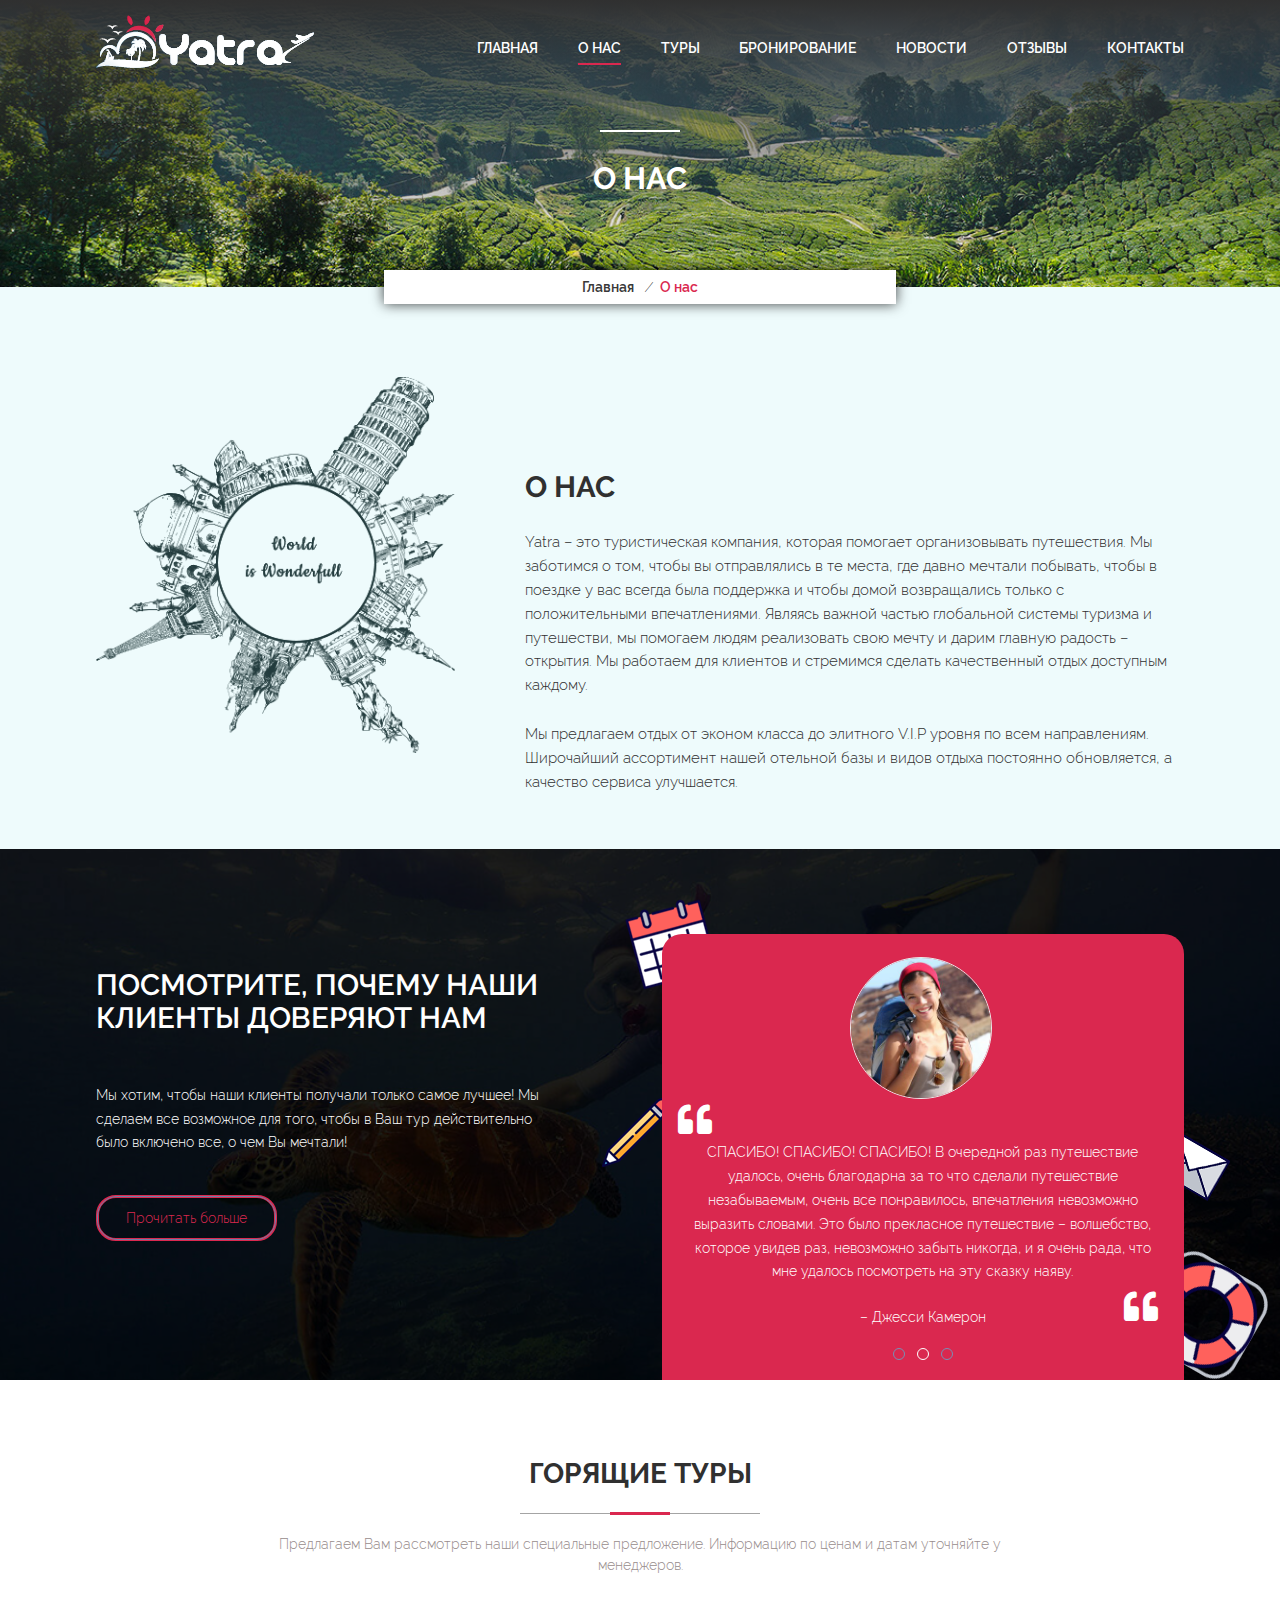
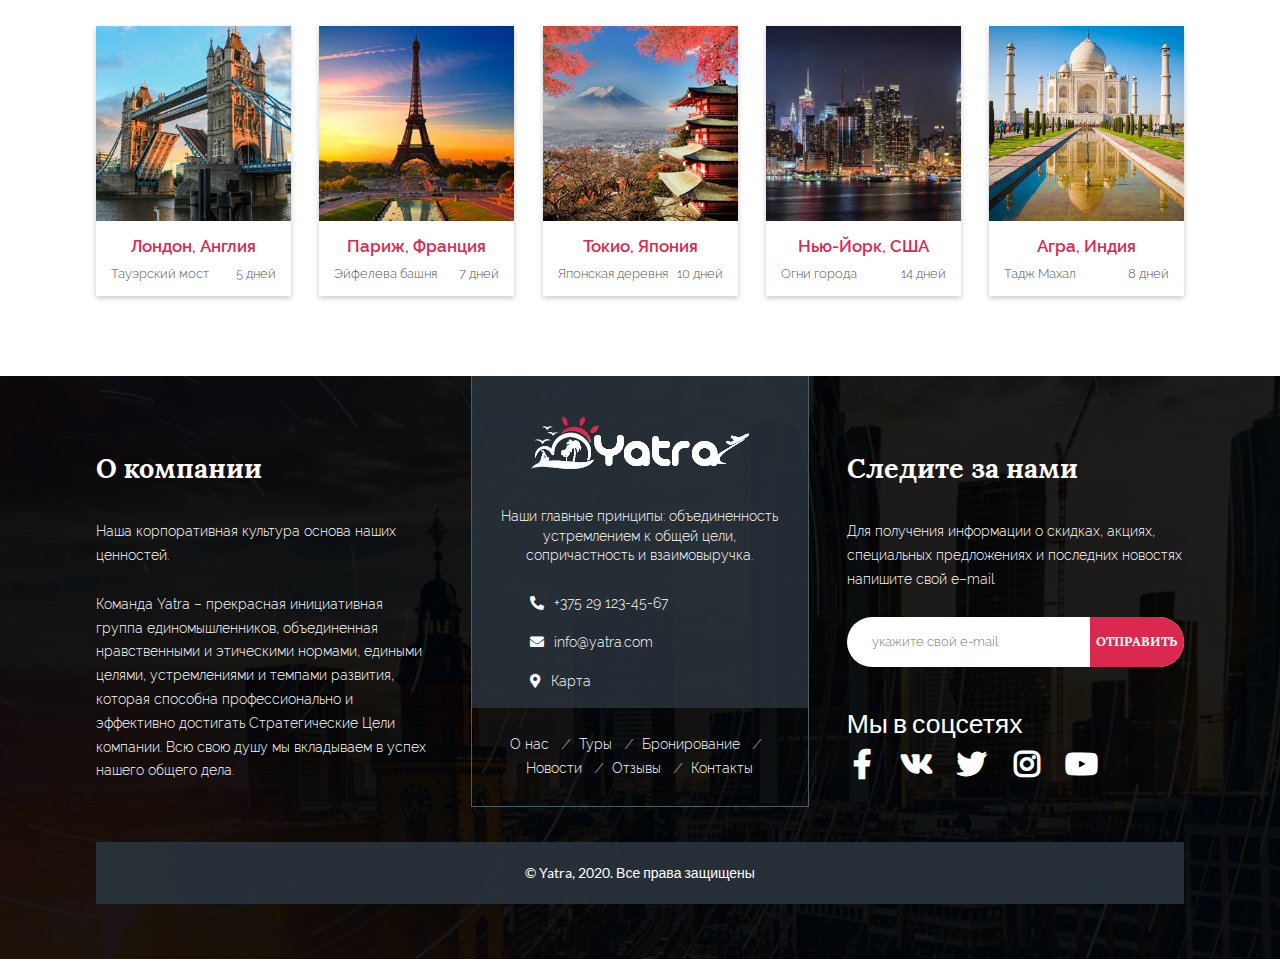
==== commit be5eb71d: "v. 1.0" ====
--- a/about.html
+++ b/about.html
@@ -98,7 +98,7 @@
           <div class="about-tour__review">
             <ul class="about-tour__review--list">
               <li class="about-tour__review--item">
-                <input type="radio" id="promo-review1" class="review-item__input" value="diving-user1" name="promo" checked="">
+                <input  type="radio" id="promo-review1" class="review-item__input" value="diving-user1" name="promo">
                 <label for="promo-review1" class="review-item__label"></label>
                 <div class="review-item__user">
                   <p class="review-item__user--image">
@@ -106,7 +106,7 @@
                   </p>
 
                   <div class="review-item__user--text">
-                    <p class="review-item__user--quote">Обратились в компанию и ни сколько не пожалели.Оочень хорошая компания! Хотим поблагодарить за помощь в выборе тура и в выборе отеля. Нисколько не пожалели, все было ооочень круто!!!  
+                    <p class="review-item__user--quote">Обратились в компанию и нисколько не пожалели. Очень хорошая компания! Хотим поблагодарить за помощь в выборе тура и выборе отеля. Повторюсь, нисколько не пожалели, все было ооочень круто!!! Огромное человеческое спасибо!  
                     </p>
                     <p class="review-item__user--name">&ndash; Джованни Йованович</p>
                   </div>
@@ -114,7 +114,7 @@
               </li>
 
               <li class="about-tour__review--item">
-                <input type="radio" id="promo-review2" class="review-item__input" value="diving-user2" name="promo">
+                <input type="radio" id="promo-review2" class="review-item__input" value="diving-user2" name="promo" checked>
                 <label for="promo-review2" class="review-item__label"></label>
                 <div class="review-item__user">
                   <p class="review-item__user--image">
@@ -130,7 +130,7 @@
               </li>
 
               <li class="about-tour__review--item">
-                <input type="radio" id="promo-review3" class="review-item__input" value="diving-user3" name="promo">
+                <input  type="radio" id="promo-review3" class="review-item__input" value="diving-user3" name="promo">
                 <label for="promo-review3" class="review-item__label"></label>
                 <div class="review-item__user">
                   <p class="review-item__user--image">
@@ -298,19 +298,19 @@
             <h4 class="social__list--title lato-font">Мы в соцсетях</h4>
             <ul class="social__list">
               <li class="social__item">
-                <a class="social__item--link facebook" href="https://facebook.com" target="_blank" rel="noopener" title="facebook"></a>
+                <a class="social__item--link facebook" href="https://facebook.com" target="_blank" rel="noopener" class="social__link" title="facebook"></a>
               </li>              
               <li class="social__item">
-                <a class="social__item--link vkontakte" href="https://vk.com" target="_blank" rel="noopener" title="vkontakte"></a>
-              </li>
-              <li class="social__item">
-                <a class="social__item--link twitter" href="https://twitter.com" target="_blank" rel="noopener" title="twitter"></a>
-              </li>
-              <li class="social__item">
-                <a class="social__item--link instagram" href="https://instagram.com" target="_blank" rel="noopener" title="instagram"></a>
-              </li>
-              <li class="social__item">
-                <a class="social__item--link youtube" href="https://youtube.com" target="_blank" rel="noopener" title="youtube"></a>
+                <a class="social__item--link vkontakte" href="https://vk.com"  target="_blank" rel="noopener" class="social__link" title="vkontakte"></a>
+              </li>
+              <li class="social__item">
+                <a class="social__item--link twitter" href="https://twitter.com" target="_blank" rel="noopener" class="social__link" title="twitter"></a>
+              </li>
+              <li class="social__item">
+                <a class="social__item--link instagram" href="https://instagram.com"  target="_blank" rel="noopener" class="social__link" title="instagram"></a>
+              </li>
+              <li class="social__item">
+                <a class="social__item--link youtube" href="https://youtube.com"  target="_blank" rel="noopener" class="social__link" title="youtube"></a>
               </li>
             </ul>
           </div>
